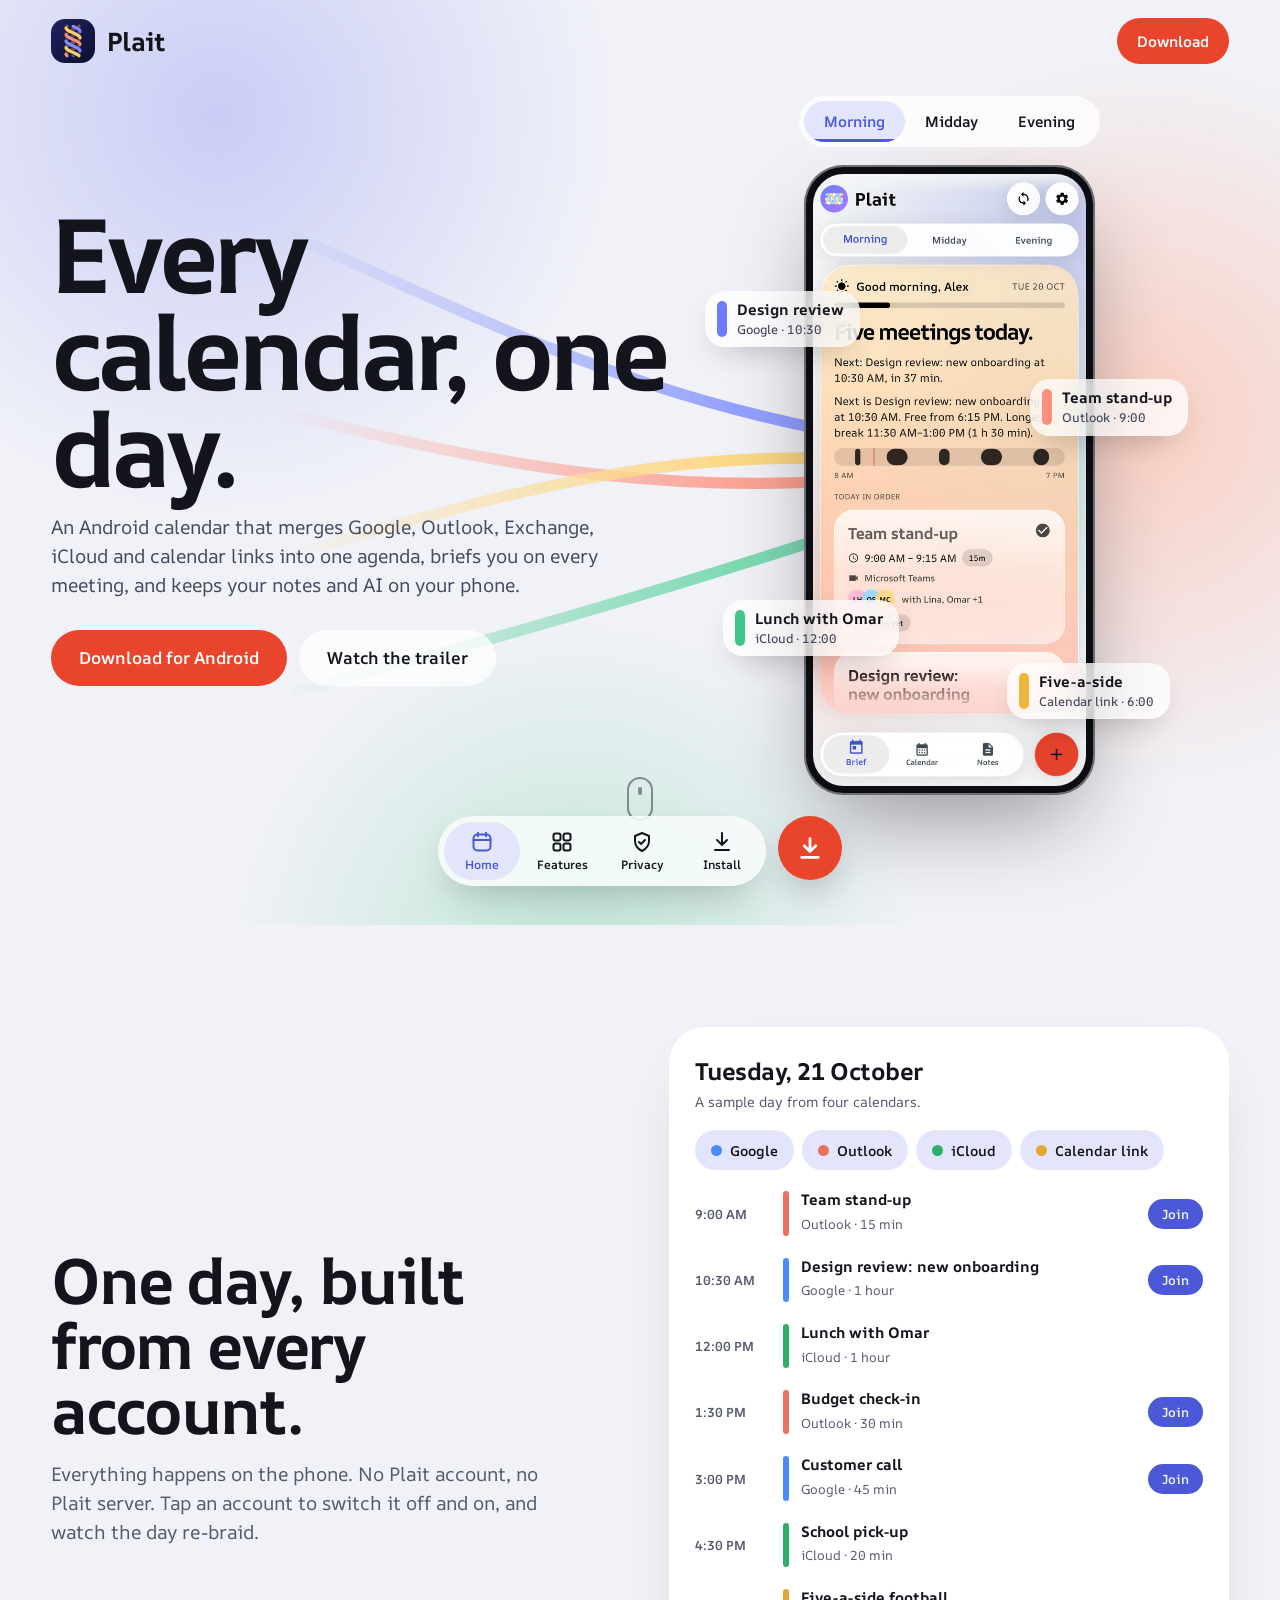
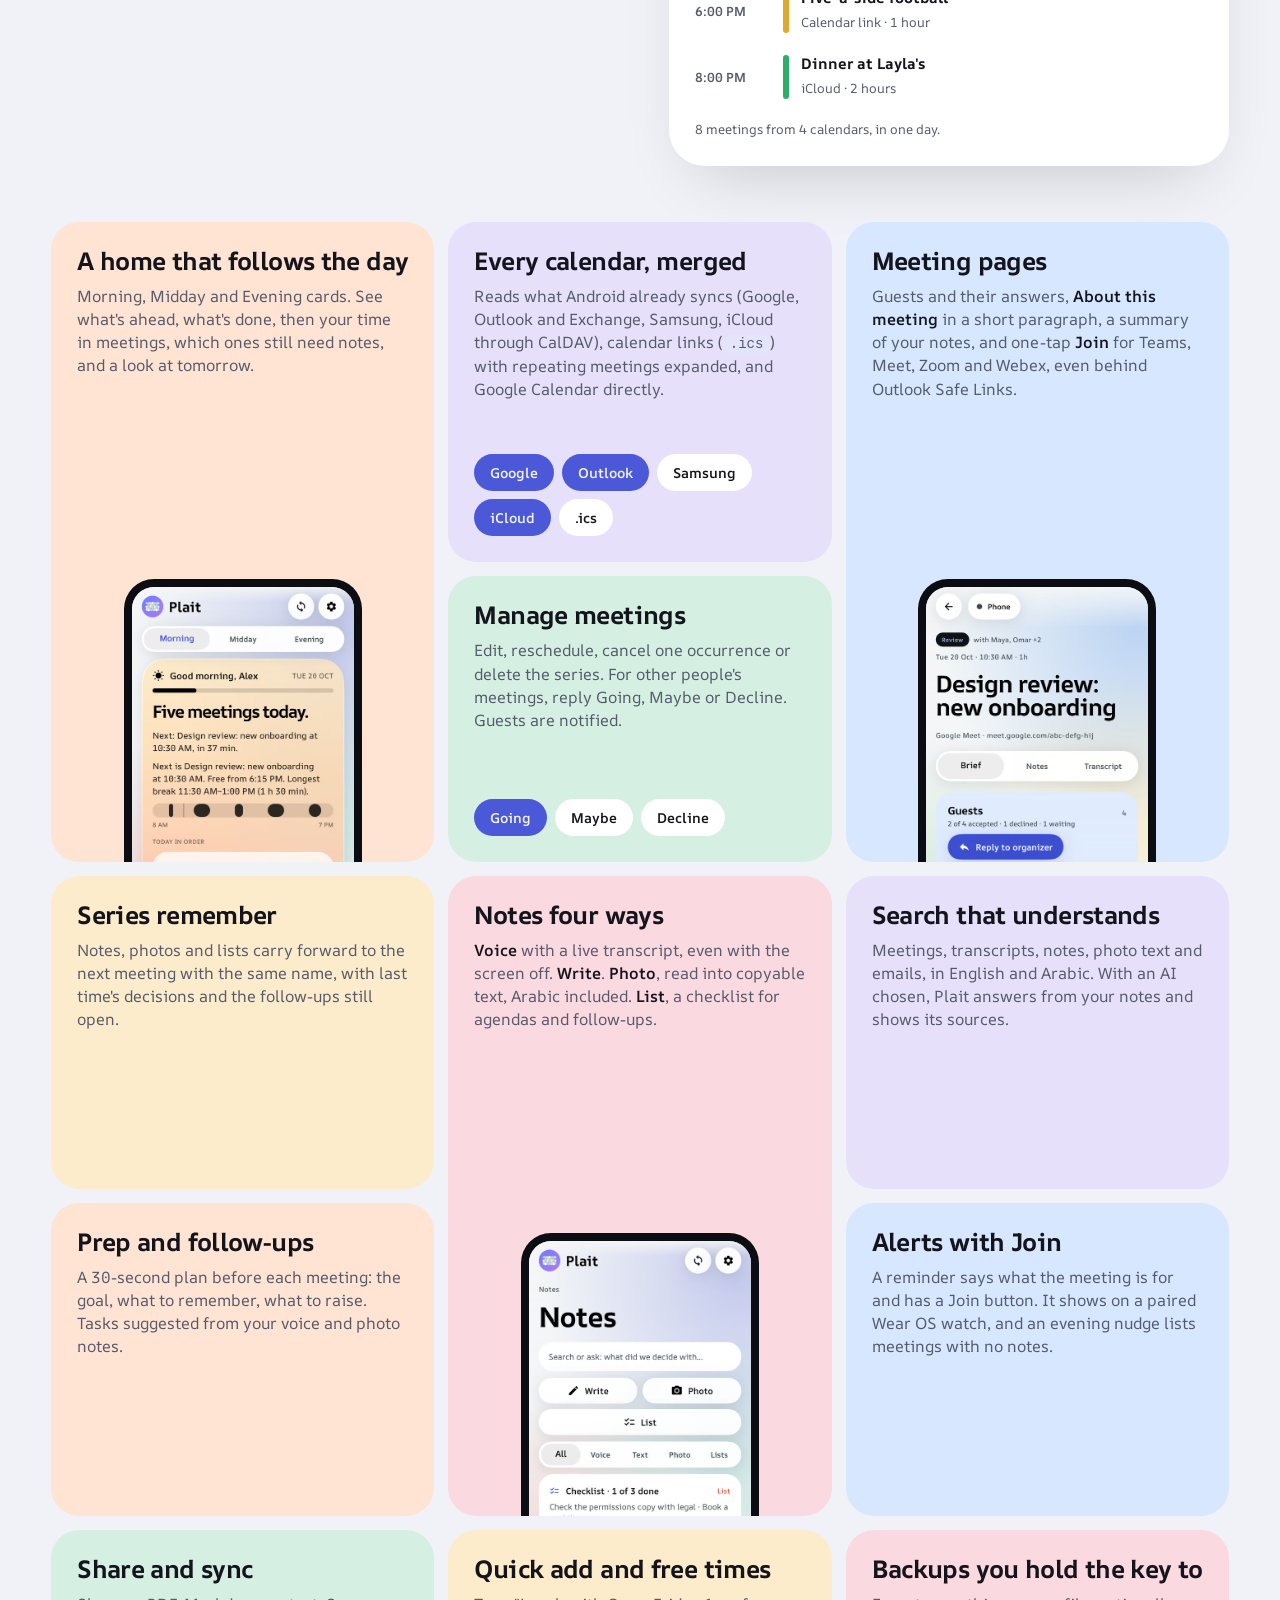
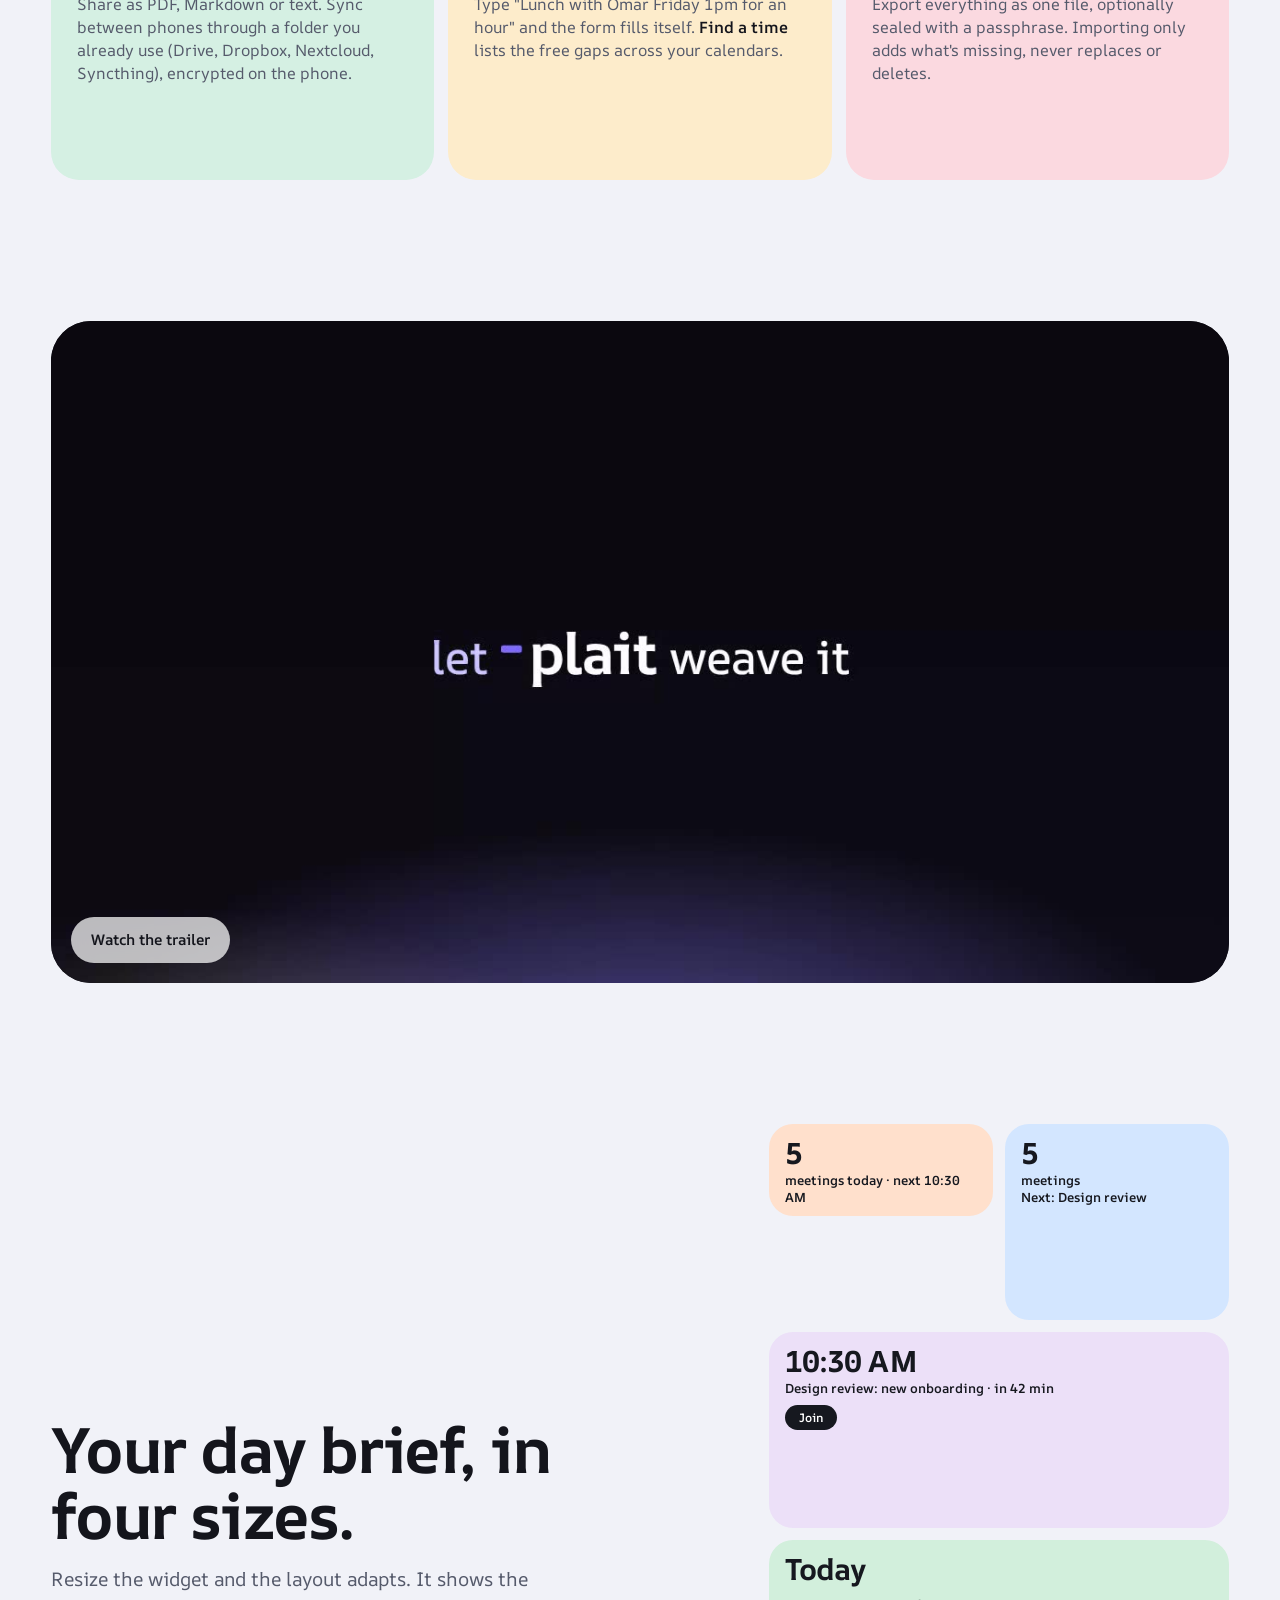
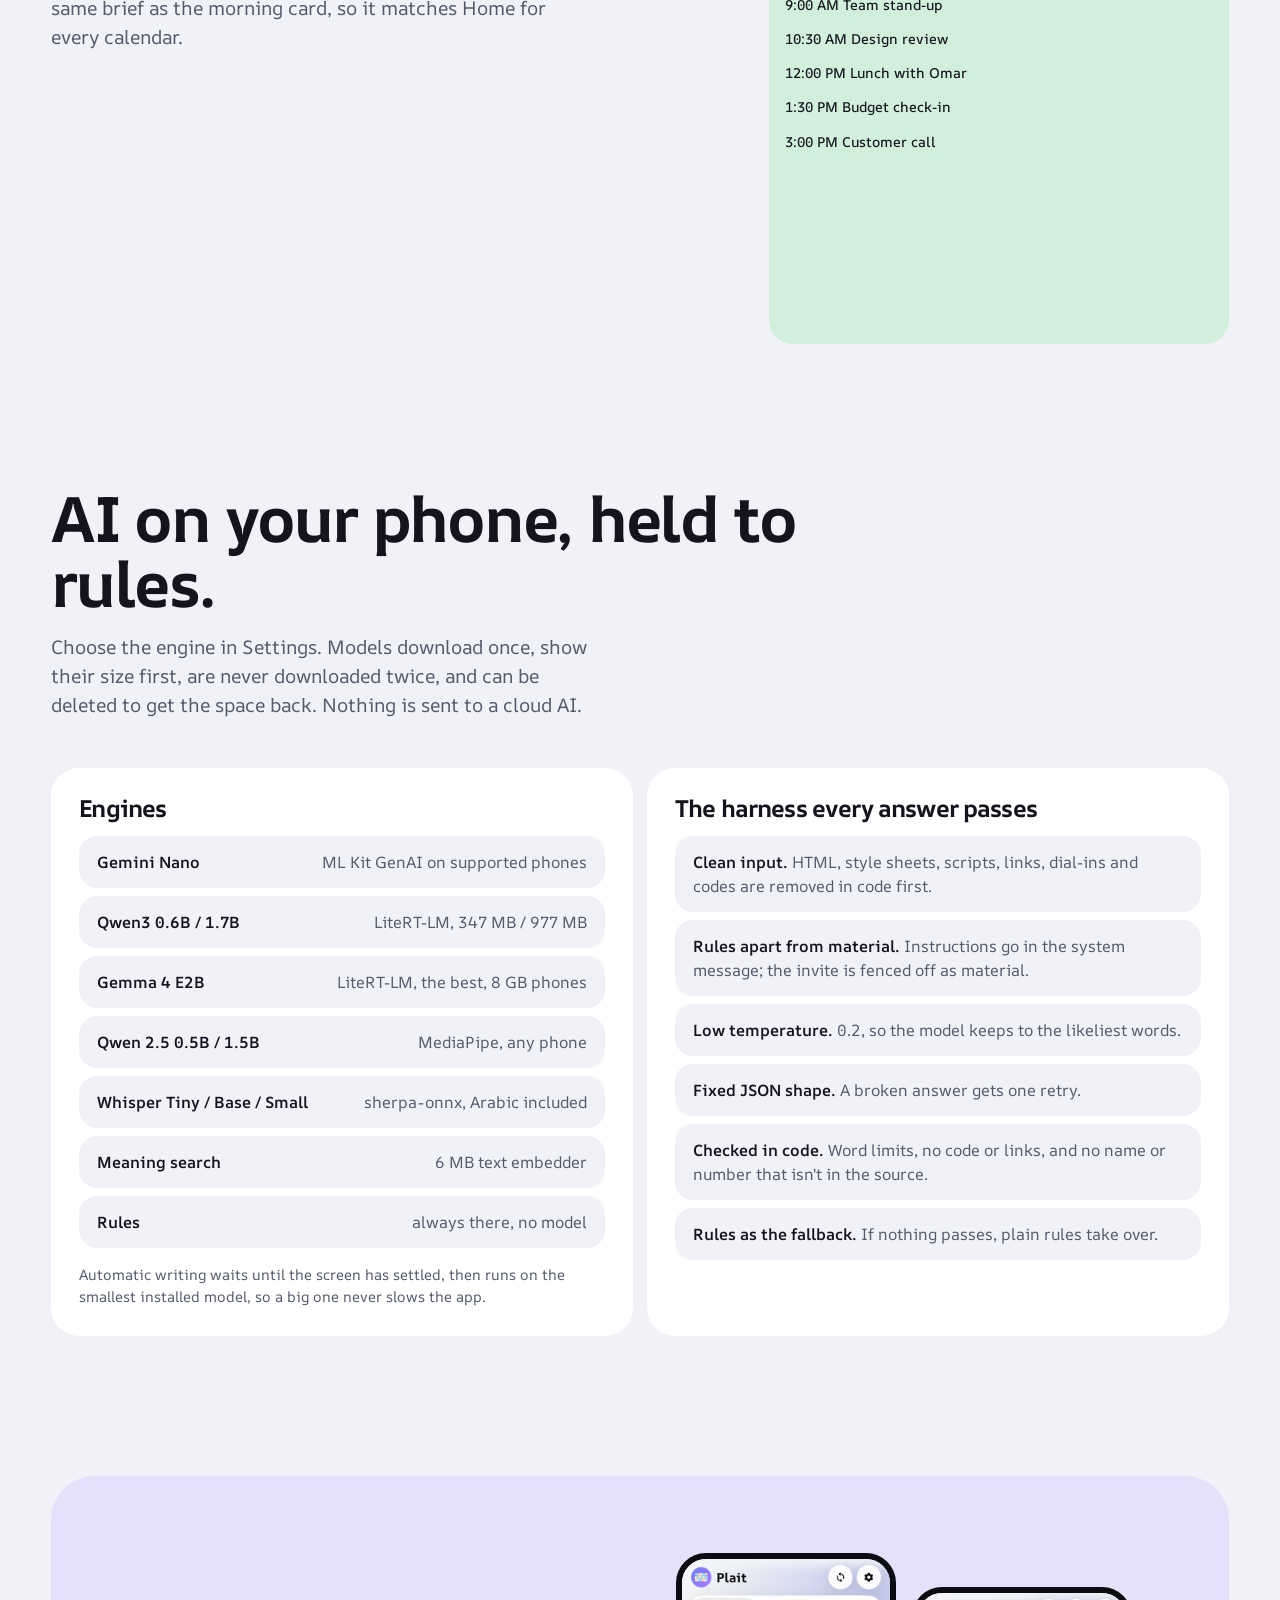
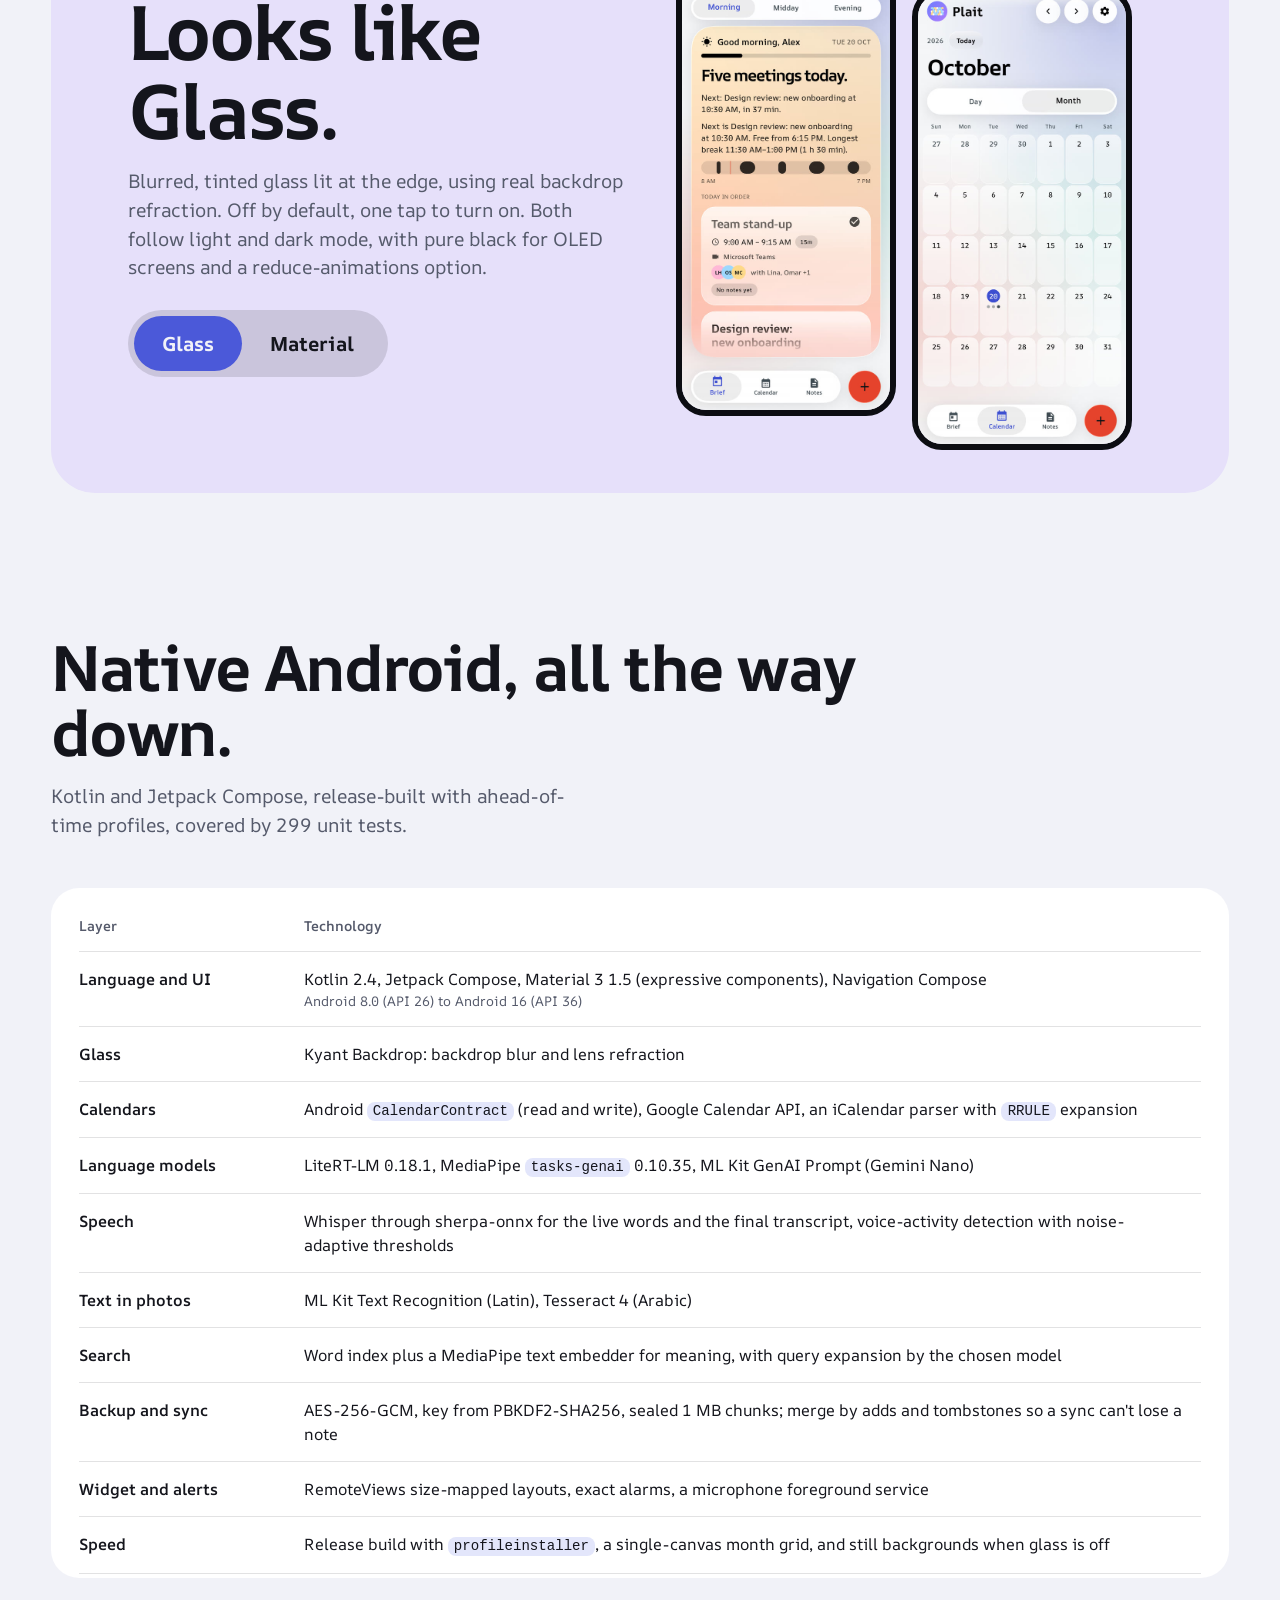
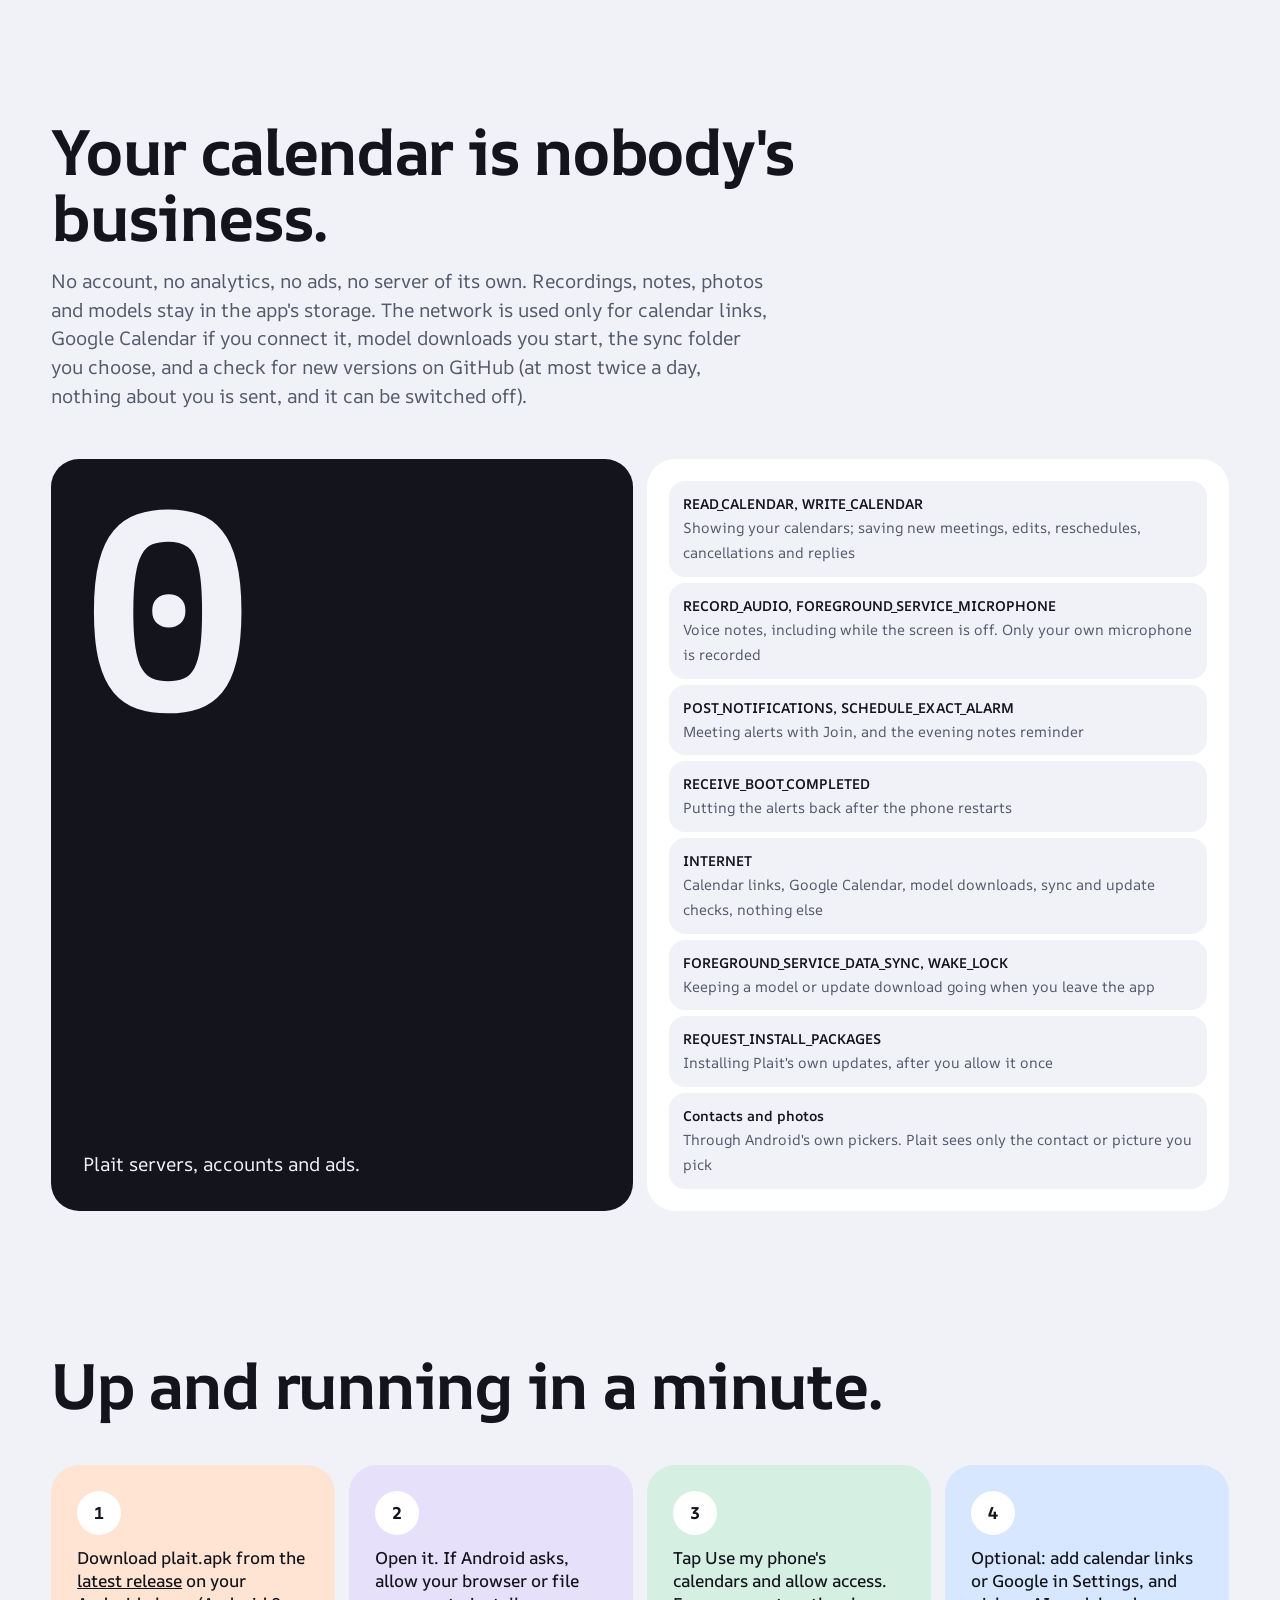
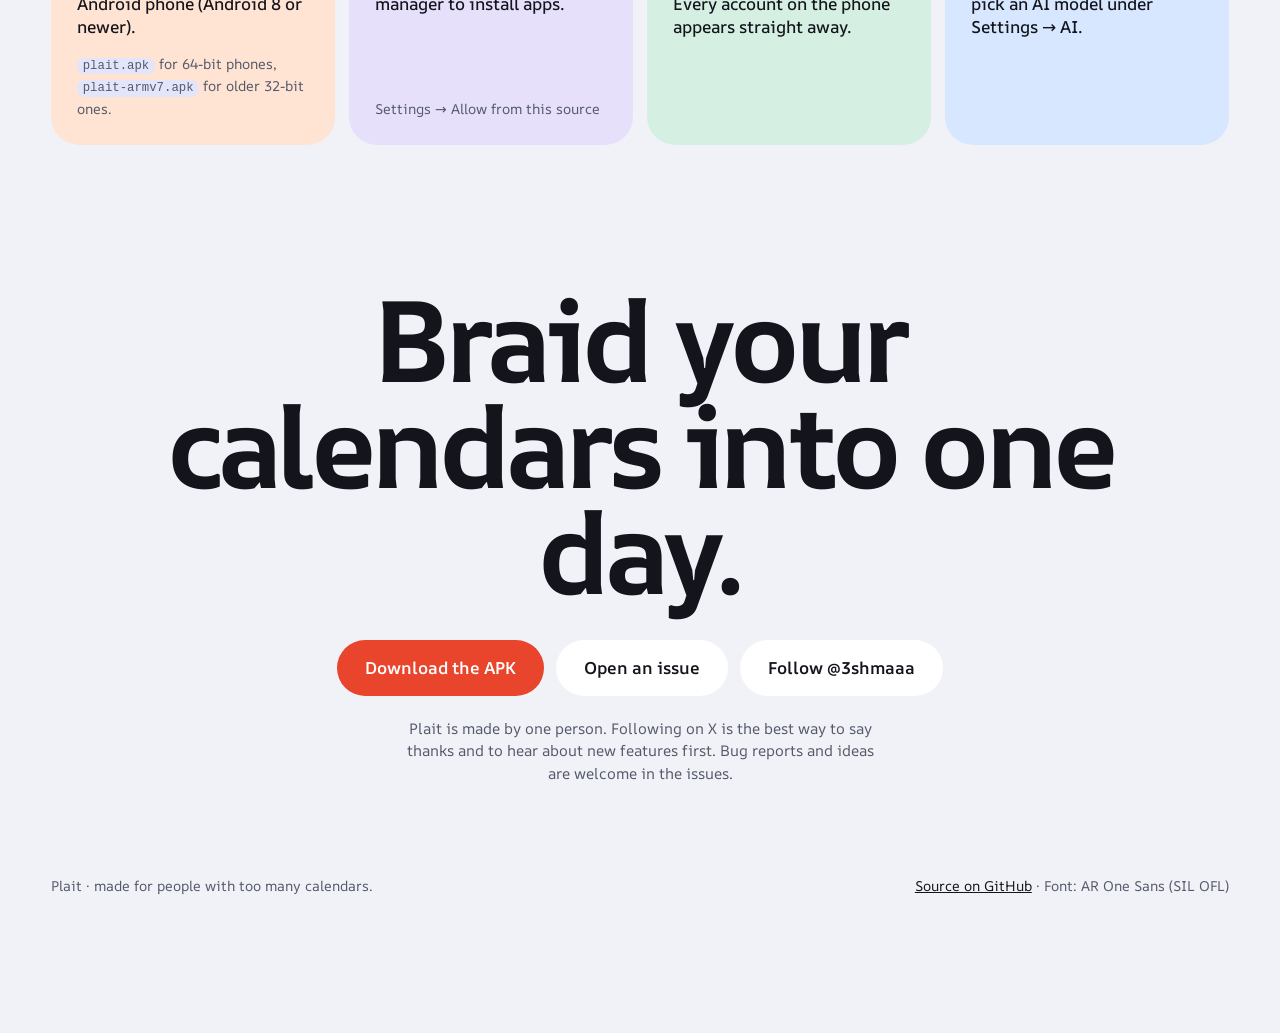
==== docs/index.html @ 9e6f489f "Website: calmer mobile hero, compact dock, Material screenshot swap Co-Authored-By: Claude Sonnet 5." ====
<!doctype html>
<html lang="en">
<head>
<meta charset="utf-8">
<link rel="icon" type="image/svg+xml" href="favicon.svg">
<meta name="viewport" content="width=device-width, initial-scale=1, viewport-fit=cover">
<meta name="theme-color" content="#eef0fa">
<title>Plait · Every calendar, one day</title>
<meta name="description" content="Plait is an Android calendar that merges every account into one day, with voice, written, photo and checklist notes, meeting management, a day-brief widget and AI that runs on the phone.">
<script>document.documentElement.classList.add('js')</script>
<link rel="preconnect" href="https://fonts.googleapis.com">
<link rel="preconnect" href="https://fonts.gstatic.com" crossorigin>
<link href="https://fonts.googleapis.com/css2?family=AR+One+Sans:wght@400;500;600;700&display=swap" rel="stylesheet">
<style>
:root{
  --bg:#f1f2f8; --card:#ffffff; --ink:#14151c; --muted:#555a6b; --indigo:#4b59d9; --indigo-soft:#e3e6fb; --fab:#e8452c; --fab-ink:#fff;
  --c1:#ffe3d3; --c2:#e6e0fa; --c3:#d5f0e3; --c4:#d6e7ff; --c5:#fdeccb; --c6:#fbd9e0;
  --b1:#c9cdf5; --b2:#f9cfc2; --b3:#bfe6d6;
  --glass:rgba(255,255,255,.72);
  --m:clamp(16px,4vw,56px); --r:28px;
  --f:"AR One Sans",system-ui,-apple-system,"Segoe UI",sans-serif;
}
@media (prefers-color-scheme:dark){:root:not([data-theme="light"]){
  --bg:#0d0e13; --card:#181a22; --ink:#eef0f6; --muted:#bcc1d1; --indigo:#aab4ff; --indigo-soft:#2a2f55; --fab:#ff7a63; --fab-ink:#14151c;
  --c1:#3a2a26; --c2:#2c2845; --c3:#1f3329; --c4:#1f2f4a; --c5:#3a3220; --c6:#3d2630;
  --b1:#2b3070; --b2:#5a2e26; --b3:#1d4a3a; --glass:rgba(24,26,34,.72);
}}
*{box-sizing:border-box;margin:0;padding:0}
html{scroll-behavior:smooth;scroll-padding-top:24px}
body{background:var(--bg);color:var(--ink);font-family:var(--f);font-size:17px;line-height:1.5;overflow-x:hidden;padding-bottom:120px;-webkit-font-smoothing:antialiased}
a{color:inherit} img,video{display:block;max-width:100%}
code{font-family:ui-monospace,Consolas,monospace;font-size:.88em;background:var(--indigo-soft);padding:.1em .45em;border-radius:8px}
h1,h2,h3{font-weight:700;letter-spacing:-.035em;line-height:1.02}
h2{font-size:clamp(34px,5vw,68px);max-width:14em}
.lead{font-size:clamp(17px,1.5vw,21px);color:var(--muted);max-width:46ch;margin-top:18px}
:focus-visible{outline:3px solid var(--indigo);outline-offset:3px}

.btn{display:inline-flex;align-items:center;justify-content:center;gap:10px;min-height:56px;padding:0 28px;border-radius:999px;border:0;font:600 17px var(--f);text-decoration:none;cursor:pointer;background:var(--ink);color:var(--bg);transition:transform .25s cubic-bezier(.2,.8,.2,1)}
.btn:hover{transform:translateY(-2px)} .btn:active{transform:scale(.97)}
.btn.fab{background:var(--fab);color:var(--fab-ink)}
.btn.soft{background:var(--glass);color:var(--ink)}

/* ---------- welcome screen ---------- */
.welcome{position:relative;min-height:100svh;overflow:hidden;display:grid;grid-template-columns:1.05fr .95fr;align-items:center;padding:96px var(--m) 130px;isolation:isolate}
.sky{position:absolute;inset:0;z-index:-2;transition:opacity 1.2s}
.blob{position:absolute;border-radius:50%;will-change:transform;transition:background 1.4s}
.blob.a{width:62vmax;height:62vmax;left:-14vmax;top:-22vmax;background:radial-gradient(closest-side,var(--wa),transparent);animation:drift1 16s ease-in-out infinite alternate}
.blob.b{width:58vmax;height:58vmax;right:-18vmax;top:4vmax;background:radial-gradient(closest-side,var(--wb),transparent);animation:drift2 19s ease-in-out infinite alternate}
.blob.c{width:54vmax;height:54vmax;left:18vmax;bottom:-30vmax;background:radial-gradient(closest-side,var(--wc),transparent);animation:drift3 22s ease-in-out infinite alternate}
/* the welcome screen has its own sky: light by day, dark in the evening, whatever the system theme */
.welcome{--bg:#f1f2f8;--ink:#14151c;--muted:#454a5c;--glass:rgba(255,255,255,.74);--indigo:#4b59d9;--indigo-soft:#e3e6fb;--wa:#c9cdf5;--wb:#f9cfc2;--wc:#bfe6d6;background:var(--bg);color:var(--ink);transition:background .9s,color .9s}
.welcome[data-mode="1"]{--wa:#bfe0f7;--wb:#fbe3b8;--wc:#d6c9f5}
.welcome[data-mode="2"]{--bg:#0d0e13;--ink:#f4f4fb;--muted:#c8cbe0;--glass:rgba(24,26,34,.74);--indigo:#aab4ff;--indigo-soft:#2a2f55;--wa:#4a3a7a;--wb:#7a3b52;--wc:#1f3d5a}
@keyframes drift1{to{transform:translate(12vmax,10vmax) scale(1.12)}}
@keyframes drift2{to{transform:translate(-10vmax,12vmax) scale(.92)}}
@keyframes drift3{to{transform:translate(-8vmax,-9vmax) scale(1.15)}}
.strands{position:absolute;inset:0;width:100%;height:100%;z-index:-1;pointer-events:none;-webkit-mask-image:linear-gradient(90deg,transparent 22%,#000 58%);mask-image:linear-gradient(90deg,transparent 22%,#000 58%)}
.strands path{fill:none;stroke-width:11;stroke-linecap:round;stroke-dasharray:1;stroke-dashoffset:1;opacity:.8;animation:draw 2.4s cubic-bezier(.6,0,.2,1) forwards,sway 7s ease-in-out 2.4s infinite alternate}
.strands path:nth-child(2){animation-delay:.18s,2.4s;animation-duration:2.4s,8s}
.strands path:nth-child(3){animation-delay:.36s,2.4s;animation-duration:2.4s,9s}
.strands path:nth-child(4){animation-delay:.54s,2.4s;animation-duration:2.4s,10s}
@keyframes draw{to{stroke-dashoffset:0}}
@keyframes sway{to{transform:translateY(22px)}}

.wtop{position:absolute;top:0;left:0;right:0;display:flex;align-items:center;justify-content:space-between;padding:18px var(--m)}
.wlogo{display:flex;align-items:center;gap:12px;font-weight:700;font-size:26px;letter-spacing:-.03em;text-decoration:none;transition:color .8s}
.wlogo img{width:44px;height:44px;border-radius:14px}
.wtop .btn{min-height:46px;padding:0 20px;font-size:15px}
.wcopy{position:relative;z-index:2;transition:color .8s;max-width:640px}
.wcopy h1{font-size:clamp(52px,8.2vw,128px);line-height:.92;letter-spacing:-.05em}
.wcopy h1 span{display:inline-block;opacity:0;transform:translateY(60%) rotate(4deg);animation:word .9s cubic-bezier(.2,.8,.2,1) forwards;animation-delay:calc(.5s + var(--w) * .12s)}
@keyframes word{to{opacity:1;transform:none}}
.wcopy .lead{opacity:0;animation:fade .9s 1.3s forwards;color:var(--muted)}
.wcta{display:flex;gap:12px;flex-wrap:wrap;margin-top:30px;opacity:0;animation:fade .9s 1.5s forwards}
@keyframes fade{from{transform:translateY(16px)}to{opacity:1;transform:none}}

.stage{position:relative;justify-self:center;display:flex;flex-direction:column;align-items:center;gap:18px;opacity:0;animation:rise 1.2s .7s cubic-bezier(.2,.8,.2,1) forwards}
@keyframes rise{from{transform:translateY(14vh) scale(.94)}to{opacity:1;transform:none}}
.seg{display:flex;padding:5px;border-radius:999px;background:var(--glass);backdrop-filter:blur(18px);-webkit-backdrop-filter:blur(18px);position:relative;z-index:3}
.seg button{border:0;background:transparent;color:var(--ink);font:600 15px var(--f);padding:10px 20px;border-radius:999px;cursor:pointer;position:relative;overflow:hidden;transition:background .3s,color .3s}
.seg button[aria-pressed="true"]{background:var(--indigo-soft);color:var(--indigo)}
.seg button i{position:absolute;left:0;bottom:0;height:3px;width:100%;background:var(--indigo);transform:scaleX(0);transform-origin:left}
.seg button[aria-pressed="true"] i{animation:prog var(--dur,4.6s) linear forwards}
.paused .seg button i{animation:none!important;transform:scaleX(0)}
@keyframes prog{to{transform:scaleX(1)}}
.phone{position:relative;height:min(70svh,700px);aspect-ratio:540/1171;border-radius:clamp(34px,4.4svh,48px);padding:9px;background:#0c0d12;box-shadow:0 40px 90px -20px rgba(0,0,0,.4),0 0 0 2px rgba(255,255,255,.4) inset;animation:bob 6s ease-in-out infinite alternate;animation-delay:2s}
@keyframes bob{to{transform:translateY(-12px) rotate(-.6deg)}}
.phone .scr{position:relative;width:100%;height:100%;border-radius:calc(clamp(34px,4.4svh,48px) - 9px);overflow:hidden}
.phone img{position:absolute;inset:0;width:100%;height:100%;object-fit:cover;opacity:0;transform:scale(1.04);transition:opacity .9s,transform 1.2s}
.phone img.on{opacity:1;transform:none}
.chip{position:absolute;z-index:3;display:flex;align-items:center;gap:10px;padding:10px 16px 10px 12px;border-radius:20px;background:var(--glass);backdrop-filter:blur(16px);-webkit-backdrop-filter:blur(16px);font:600 14px/1.25 var(--f);white-space:nowrap;color:var(--ink);animation:float 5s ease-in-out infinite alternate;box-shadow:0 14px 34px -14px rgba(0,0,0,.28)}
.chip b{display:block;font-size:15px} .chip small{color:var(--muted);font-weight:500;font-size:12.5px}
.chip i{width:10px;height:36px;border-radius:5px;background:var(--cc)}
.chip.k1{--cc:#6c7cff;left:-34%;top:20%;animation-delay:-1s}
.chip.k2{--cc:#ff8f7a;right:-32%;top:34%;animation-delay:-2.5s}
.chip.k3{--cc:#3fc489;left:-28%;bottom:22%;animation-delay:-3.5s}
.chip.k4{--cc:#f0b43a;right:-26%;bottom:12%;animation-delay:-.5s}
@keyframes float{to{transform:translate(8px,-14px)}}
.lead .short{display:none}
.scrollhint{position:absolute;left:50%;bottom:104px;width:26px;height:44px;margin-left:-13px;border-radius:14px;border:2px solid currentColor;opacity:.45;color:var(--ink)}
.scrollhint::after{content:"";position:absolute;left:50%;top:8px;width:4px;height:8px;margin-left:-2px;border-radius:2px;background:currentColor;animation:wheel 1.8s infinite}
@keyframes wheel{0%{transform:translateY(0);opacity:1}100%{transform:translateY(16px);opacity:0}}

/* ---------- sections ---------- */
section{padding:clamp(80px,11vw,170px) var(--m) 0}
.card{background:var(--card);border-radius:var(--r)}

.demo{display:grid;grid-template-columns:5fr 6fr;gap:clamp(28px,5vw,80px);align-items:center}
.agenda{background:var(--card);border-radius:36px;padding:26px;max-width:560px;justify-self:end;width:100%;box-shadow:0 30px 70px -30px rgba(0,0,0,.2)}
.agenda .ttl{font-weight:700;font-size:24px;letter-spacing:-.02em}
.agenda .sub{color:var(--muted);font-size:14px;margin-top:2px}
.chips{display:flex;flex-wrap:wrap;gap:8px;margin:18px 0 10px}
.acc{display:inline-flex;align-items:center;gap:8px;height:40px;padding:0 16px;border-radius:999px;border:0;background:var(--indigo-soft);color:var(--ink);font:600 14px var(--f);cursor:pointer;transition:background .25s,opacity .25s,transform .2s}
.acc i{width:11px;height:11px;border-radius:50%;background:var(--c)}
.acc[aria-pressed="false"]{background:transparent;opacity:.55;text-decoration:line-through}
.acc:active{transform:scale(.95)}
.rows{list-style:none}
.row{display:grid;grid-template-columns:76px 6px 1fr auto;gap:0 12px;align-items:center;padding:11px 0;max-height:78px;overflow:hidden;transition:max-height .4s ease,opacity .3s,padding .4s}
.row.off{max-height:0;opacity:0;padding-top:0;padding-bottom:0}
.row time{font:600 13px var(--f);color:var(--muted);font-variant-numeric:tabular-nums}
.row .bar{align-self:stretch;width:6px;border-radius:3px;background:var(--c)}
.row b{display:block;font-size:15px;line-height:1.25} .row span{font-size:13px;color:var(--muted)}
.row .join{height:30px;padding:0 14px;border-radius:999px;background:var(--indigo);color:var(--bg);font:600 13px/30px var(--f)}
.count{margin-top:10px;font-size:13px;color:var(--muted)}
.gc{--c:#4a8cf7}.oc{--c:#e8725f}.ic{--c:#2fae6a}.lc{--c:#e0a82e}

.bento{display:grid;grid-template-columns:repeat(3,1fr);grid-auto-flow:dense;gap:14px;margin-top:56px}
.tile{border-radius:var(--r);padding:26px;display:flex;flex-direction:column;gap:10px;overflow:hidden;position:relative;min-height:250px}
.tile h3{font-size:25px;letter-spacing:-.025em;line-height:1.08}
.tile p{font-size:16px;color:var(--muted);line-height:1.45}
.tile p b{color:var(--ink);font-weight:600}
.tile.tall{grid-row:span 2;min-height:640px}
.tile .shot{margin:auto -6px -26px;align-self:center;width:72%;border-radius:30px 30px 0 0;border:8px solid #0c0d12;border-bottom:0;aspect-ratio:540/640;object-fit:cover;object-position:top;margin-top:auto}
.tile.wide{grid-column:span 2}
.t1{background:var(--c1)}.t2{background:var(--c2)}.t3{background:var(--c3)}.t4{background:var(--c4)}.t5{background:var(--c5)}.t6{background:var(--c6)}
.pills{display:flex;flex-wrap:wrap;gap:8px;margin-top:auto;padding-top:8px}
.pill{padding:9px 16px;border-radius:999px;background:var(--card);font:600 14px var(--f)}
.pill.sel{background:var(--indigo);color:var(--bg)}

.film{margin:clamp(80px,11vw,170px) var(--m) 0;position:relative;border-radius:40px;overflow:hidden;background:#14151c}
.film video{width:100%;aspect-ratio:16/9;object-fit:cover}
.film a.cap{position:absolute;left:20px;bottom:20px;padding:12px 20px;border-radius:999px;background:var(--glass);backdrop-filter:blur(14px);-webkit-backdrop-filter:blur(14px);text-decoration:none;font-weight:600;font-size:15px}

.widgets{display:grid;grid-template-columns:repeat(4,1fr);grid-auto-rows:92px;gap:12px;max-width:460px;justify-self:end;width:100%}
.wd{border-radius:24px;padding:14px 16px;color:#16181f;font:600 13px/1.3 var(--f);overflow:hidden}
.wd b{display:block;font:700 30px/1 var(--f);margin-bottom:4px;letter-spacing:-.03em}
.wd .jn{display:inline-block;margin-top:8px;padding:5px 14px;border-radius:999px;background:#16181f;color:#fff;font-size:12px}
.w1{grid-column:span 2;background:#ffe0cc}.w2{grid-column:span 2;grid-row:span 2;background:#d3e6ff}.w3{grid-column:span 4;grid-row:span 2;background:#ece0f8}.w4{grid-column:span 4;grid-row:span 4;background:#d2efdc}
.w4 .r{padding:8px 0;font-weight:500;font-size:14px}

.split{display:grid;grid-template-columns:1fr 1fr;gap:14px;margin-top:48px}
.panel{background:var(--card);border-radius:var(--r);padding:28px}
.panel h3{font-size:24px;margin-bottom:16px}
.eng{display:flex;justify-content:space-between;gap:16px;padding:14px 18px;border-radius:18px;background:var(--bg);margin-top:8px;font-size:16px}
.eng b{font-weight:600}.eng span{color:var(--muted);text-align:right}
ol.harness{list-style:none;display:grid;gap:8px}
ol.harness li{padding:14px 18px;border-radius:18px;background:var(--bg);font-size:16px;color:var(--muted)}
ol.harness li b{color:var(--ink);font-weight:600}

.looks{margin:clamp(80px,11vw,170px) var(--m) 0;border-radius:44px;padding:clamp(36px,6vw,84px);display:grid;grid-template-columns:1fr 1fr;gap:32px;align-items:center;background:var(--c2);transition:background .6s,color .6s}
.looks.material{background:#2d3a8c;color:#eef0ff}.looks.material .lead{color:#c9d0ff}
.looks h2{font-size:clamp(38px,6vw,84px)}
.toggle{display:inline-flex;padding:6px;border-radius:999px;background:rgba(0,0,0,.12);margin-top:28px}
.toggle button{border:0;background:transparent;color:inherit;font:700 20px var(--f);padding:14px 28px;border-radius:999px;cursor:pointer;transition:background .35s,color .35s}
.toggle button[aria-pressed="true"]{background:var(--indigo);color:var(--bg)}
.looks.material .toggle button[aria-pressed="true"]{background:#fff;color:#2d3a8c}
.looks .pic{justify-self:center;display:flex;gap:16px}
.looks .pic img{width:min(220px,40vw);border-radius:30px;border:6px solid #0c0d12;transition:transform .8s cubic-bezier(.2,.8,.2,1),filter .6s}
.looks .pic img:nth-child(2){transform:translateY(34px)}
.looks.material .pic img:first-child{transform:translateY(34px)}.looks.material .pic img:nth-child(2){transform:none}

table{width:100%;border-collapse:collapse;font-size:16px}
th,td{text-align:left;padding:15px 16px 15px 0;vertical-align:top;border-bottom:1px solid color-mix(in srgb,var(--ink) 12%,transparent)}
th{color:var(--muted);font-size:14px;font-weight:600} td:first-child{font-weight:600;width:20%}
td small{display:block;color:var(--muted);font-size:13.5px}
.tbl{margin-top:48px;padding:12px 28px 4px;overflow-x:auto}

.priv{display:grid;grid-template-columns:1fr 1fr;gap:14px;margin-top:48px;align-items:stretch}
.zero{background:var(--ink);color:var(--bg);border-radius:var(--r);padding:32px;display:flex;flex-direction:column;justify-content:space-between;min-height:420px}
.zero .n{font-size:clamp(180px,22vw,340px);line-height:.8;letter-spacing:-.06em;font-weight:700}
.zero p{font-size:19px;max-width:30ch}
.perm{display:grid;gap:6px;padding:22px}
.perm div{padding:12px 14px;border-radius:16px;background:var(--bg)}
.perm b{font-weight:600;font-size:14px;display:block}.perm span{color:var(--muted);font-size:14.5px}

.steps{display:grid;grid-template-columns:repeat(4,1fr);gap:14px;margin-top:48px}
.step{border-radius:var(--r);padding:26px;display:flex;flex-direction:column;gap:12px;min-height:280px}
.step .n{width:44px;height:44px;border-radius:50%;background:var(--card);display:grid;place-items:center;font-weight:700}
.step p{font-size:17px;font-weight:500;line-height:1.35}.step small{color:var(--muted);font-size:14px;margin-top:auto}

.close{text-align:center}
.close p.big{font-size:clamp(46px,9vw,150px);line-height:.92;letter-spacing:-.05em;font-weight:700;margin:0 auto;max-width:9em}
.close .row2{display:flex;gap:12px;flex-wrap:wrap;margin-top:36px;align-items:center;justify-content:center}
.close .small{max-width:52ch;margin:22px auto 0;color:var(--muted);font-size:15px}
footer{margin-top:90px;padding:0 var(--m) 20px;display:flex;justify-content:space-between;gap:16px;flex-wrap:wrap;font-size:14px;color:var(--muted)}
footer a{color:var(--ink)}

/* ---------- app dock ---------- */
.dockwrap{position:fixed;z-index:50;left:0;right:0;bottom:max(14px,env(safe-area-inset-bottom));display:flex;justify-content:center;gap:12px;padding:0 14px;pointer-events:none}
.dock{pointer-events:auto;display:flex;gap:4px;padding:6px;border-radius:999px;background:var(--glass);backdrop-filter:blur(22px) saturate(1.4);-webkit-backdrop-filter:blur(22px) saturate(1.4);box-shadow:0 16px 40px -14px rgba(0,0,0,.28)}
.dock a{display:flex;flex-direction:column;align-items:center;gap:2px;min-width:76px;padding:8px 12px 7px;border-radius:999px;text-decoration:none;font:600 12px var(--f);color:var(--ink);transition:background .3s,color .3s}
.dock a svg{width:24px;height:24px;fill:none;stroke:currentColor;stroke-width:2;stroke-linecap:round;stroke-linejoin:round}
.dock a.on{background:var(--indigo-soft);color:var(--indigo)}
.fabbtn{pointer-events:auto;width:64px;height:64px;border-radius:50%;background:var(--fab);color:var(--fab-ink);display:grid;place-items:center;box-shadow:0 16px 36px -10px rgba(0,0,0,.3);transition:transform .25s}
.fabbtn:hover{transform:scale(1.07) rotate(8deg)} .fabbtn:active{transform:scale(.94)}
.fabbtn svg{width:28px;height:28px;fill:none;stroke:currentColor;stroke-width:2.4;stroke-linecap:round;stroke-linejoin:round}

.js [data-rise]{opacity:0;transform:translateY(28px);transition:opacity .8s cubic-bezier(.2,.7,.2,1),transform .8s cubic-bezier(.2,.7,.2,1);transition-delay:calc(var(--i,0) * 90ms)}
.js [data-rise].in{opacity:1;transform:none}

@media (max-width:900px){
  .welcome{grid-template-columns:1fr;align-content:start;gap:14px;padding:84px var(--m) 0;height:100svh;min-height:600px;text-align:left}
  .wcopy .lead{font-size:16px;margin-top:12px;max-width:34ch}
  .wcta{margin-top:18px}.wcta .btn.soft{display:none}
  .wcta .btn{min-height:52px}
  .stage{gap:12px}
  .scrollhint{display:none}
 .wcopy h1{font-size:clamp(40px,11.2vw,76px);text-wrap:balance}
  .wcopy .lead .long{display:none}.wcopy .lead .short{display:inline}
  .strands{-webkit-mask-image:linear-gradient(180deg,transparent 52%,#000 74%);mask-image:linear-gradient(180deg,transparent 52%,#000 74%)}
  .chip{display:none}
  .seg button{padding:8px 16px;font-size:14px}
  .phone{height:min(54svh,540px)}
  .toggle button{font-size:16px;padding:10px 22px}
  .dock{background:color-mix(in srgb,var(--card) 94%,transparent);padding:5px;gap:2px}
  .dock a{min-width:54px;padding:7px 8px 6px;font-size:11px;gap:1px}.dock a svg{width:22px;height:22px}
  .fabbtn{width:56px;height:56px}.fabbtn svg{width:24px;height:24px}
  .demo,.split,.priv,.looks{grid-template-columns:1fr}
  .agenda,.widgets{justify-self:stretch;max-width:none}
  .bento{grid-template-columns:1fr}
  .tile.tall{min-height:0;grid-row:auto}.tile.wide{grid-column:auto}
  .tile .shot{width:78%}
  .steps{grid-template-columns:1fr 1fr}
  .film{border-radius:28px}
  .wtop .btn{display:none}
}
@media (max-width:520px){.steps{grid-template-columns:1fr}.dock a span{font-size:11px}}
@media (max-height:700px) and (min-width:901px){.phone{height:66svh}.scrollhint{display:none}}
@media (prefers-reduced-motion:reduce){
  *{animation-duration:.01s!important;animation-delay:0s!important;transition-duration:.01s!important}
  html{scroll-behavior:auto}
  .js [data-rise]{opacity:1;transform:none}
  .strands path{stroke-dashoffset:0}
}
</style>
</head>
<body>

<header class="welcome" id="top" data-mode="0">
  <div class="sky" aria-hidden="true"><i class="blob a"></i><i class="blob b"></i><i class="blob c"></i></div>
  <svg class="strands" viewBox="0 0 1440 900" preserveAspectRatio="xMidYMid slice" aria-hidden="true">
    <path pathLength="1" stroke="#7C8BFF" d="M-60 170C280 60 520 400 1060 440"/>
    <path pathLength="1" stroke="#FF8F7A" d="M-60 360C260 300 560 540 1060 450"/>
    <path pathLength="1" stroke="#FFD166" d="M-60 570C320 660 560 380 1060 460"/>
    <path pathLength="1" stroke="#5FD3A0" d="M-60 770C300 700 620 620 1060 470"/>
  </svg>

  <div class="wtop">
    <a class="wlogo" href="#top"><img src="favicon.svg" alt="">Plait</a>
    <a class="btn fab" id="dl0" href="../../releases/latest/download/plait.apk">Download</a>
  </div>

  <div class="wcopy">
    <h1 aria-label="Every calendar, one day."><span style="--w:0">Every</span> <span style="--w:1">calendar,</span> <span style="--w:2">one</span> <span style="--w:3">day.</span></h1>
    <p class="lead"><span class="long">An Android calendar that merges Google, Outlook, Exchange, iCloud and calendar links into one agenda, briefs you on every meeting, and keeps your notes and AI on your phone.</span><span class="short">Every account in one agenda. Your notes and AI stay on your phone.</span></p>
    <div class="wcta">
      <a class="btn fab" id="dl" href="../../releases/latest/download/plait.apk">Download for Android</a>
      <a class="btn soft" href="trailer.html">Watch the trailer</a>
    </div>
  </div>

  <div class="stage">
    <div class="seg" role="group" aria-label="Preview the day">
      <button aria-pressed="true" data-m="0">Morning<i></i></button>
      <button aria-pressed="false" data-m="1">Midday<i></i></button>
      <button aria-pressed="false" data-m="2">Evening<i></i></button>
    </div>
    <div class="phone">
      <div class="scr">
        <img class="on" src="screenshots/01-home-morning.jpg" alt="The Plait morning card: five meetings today">
        <img src="screenshots/02-home-midday.jpg" alt="The Plait midday card: what is done and what is left">
        <img src="screenshots/03-home-evening-dark.jpg" alt="The Plait evening card in dark mode: time spent in meetings">
      </div>
      <div class="chip k1" aria-hidden="true"><i></i><div><b>Design review</b><small>Google · 10:30</small></div></div>
      <div class="chip k2" aria-hidden="true"><i></i><div><b>Team stand-up</b><small>Outlook · 9:00</small></div></div>
      <div class="chip k3" aria-hidden="true"><i></i><div><b>Lunch with Omar</b><small>iCloud · 12:00</small></div></div>
      <div class="chip k4" aria-hidden="true"><i></i><div><b>Five-a-side</b><small>Calendar link · 6:00</small></div></div>
    </div>
  </div>
  <span class="scrollhint" aria-hidden="true"></span>
</header>

<section id="features" style="padding-top:clamp(60px,8vw,120px)">
  <div class="demo">
    <div>
      <h2 data-rise>One day, built from every account.</h2>
      <p class="lead" data-rise style="--i:1">Everything happens on the phone. No Plait account, no Plait server. Tap an account to switch it off and on, and watch the day re-braid.</p>
    </div>
    <div class="agenda" data-rise>
      <div class="ttl">Tuesday, 21 October</div>
      <div class="sub">A sample day from four calendars.</div>
      <div class="chips" role="group" aria-label="Accounts">
        <button class="acc gc" aria-pressed="true" data-src="gc"><i></i>Google</button>
        <button class="acc oc" aria-pressed="true" data-src="oc"><i></i>Outlook</button>
        <button class="acc ic" aria-pressed="true" data-src="ic"><i></i>iCloud</button>
        <button class="acc lc" aria-pressed="true" data-src="lc"><i></i>Calendar link</button>
      </div>
      <ul class="rows" id="agenda">
        <li class="row oc" data-src="oc"><time>9:00 AM</time><i class="bar"></i><div><b>Team stand-up</b><span>Outlook · 15 min</span></div><span class="join">Join</span></li>
        <li class="row gc" data-src="gc"><time>10:30 AM</time><i class="bar"></i><div><b>Design review: new onboarding</b><span>Google · 1 hour</span></div><span class="join">Join</span></li>
        <li class="row ic" data-src="ic"><time>12:00 PM</time><i class="bar"></i><div><b>Lunch with Omar</b><span>iCloud · 1 hour</span></div></li>
        <li class="row oc" data-src="oc"><time>1:30 PM</time><i class="bar"></i><div><b>Budget check-in</b><span>Outlook · 30 min</span></div><span class="join">Join</span></li>
        <li class="row gc" data-src="gc"><time>3:00 PM</time><i class="bar"></i><div><b>Customer call</b><span>Google · 45 min</span></div><span class="join">Join</span></li>
        <li class="row ic" data-src="ic"><time>4:30 PM</time><i class="bar"></i><div><b>School pick-up</b><span>iCloud · 20 min</span></div></li>
        <li class="row lc" data-src="lc"><time>6:00 PM</time><i class="bar"></i><div><b>Five-a-side football</b><span>Calendar link · 1 hour</span></div></li>
        <li class="row ic" data-src="ic"><time>8:00 PM</time><i class="bar"></i><div><b>Dinner at Layla's</b><span>iCloud · 2 hours</span></div></li>
      </ul>
      <div class="count" id="count" aria-live="polite">8 meetings from 4 calendars, in one day.</div>
    </div>
  </div>

  <div class="bento">
    <article class="tile tall t1" data-rise><h3>A home that follows the day</h3><p>Morning, Midday and Evening cards. See what's ahead, what's done, then your time in meetings, which ones still need notes, and a look at tomorrow.</p><img class="shot" src="screenshots/01-home-morning.jpg" alt="The morning card on the home screen" loading="lazy"></article>
    <article class="tile t2" data-rise><h3>Every calendar, merged</h3><p>Reads what Android already syncs (Google, Outlook and Exchange, Samsung, iCloud through CalDAV), calendar links (<code>.ics</code>) with repeating meetings expanded, and Google Calendar directly.</p><div class="pills"><span class="pill sel">Google</span><span class="pill sel">Outlook</span><span class="pill">Samsung</span><span class="pill sel">iCloud</span><span class="pill">.ics</span></div></article>
    <article class="tile tall t4" data-rise style="--i:1"><h3>Meeting pages</h3><p>Guests and their answers, <b>About this meeting</b> in a short paragraph, a summary of your notes, and one-tap <b>Join</b> for Teams, Meet, Zoom and Webex, even behind Outlook Safe Links.</p><img class="shot" src="screenshots/04-meeting.jpg" alt="A meeting page with guests and a short About paragraph" loading="lazy"></article>
    <article class="tile t3" data-rise><h3>Manage meetings</h3><p>Edit, reschedule, cancel one occurrence or delete the series. For other people's meetings, reply Going, Maybe or Decline. Guests are notified.</p><div class="pills"><span class="pill sel">Going</span><span class="pill">Maybe</span><span class="pill">Decline</span></div></article>
    <article class="tile t5" data-rise><h3>Series remember</h3><p>Notes, photos and lists carry forward to the next meeting with the same name, with last time's decisions and the follow-ups still open.</p></article>
    <article class="tile tall t6" data-rise><h3>Notes four ways</h3><p><b>Voice</b> with a live transcript, even with the screen off. <b>Write</b>. <b>Photo</b>, read into copyable text, Arabic included. <b>List</b>, a checklist for agendas and follow-ups.</p><img class="shot" src="screenshots/07-notes.jpg" alt="The notes library" loading="lazy"></article>
    <article class="tile t2" data-rise><h3>Search that understands</h3><p>Meetings, transcripts, notes, photo text and emails, in English and Arabic. With an AI chosen, Plait answers from your notes and shows its sources.</p></article>
    <article class="tile t1" data-rise><h3>Prep and follow-ups</h3><p>A 30-second plan before each meeting: the goal, what to remember, what to raise. Tasks suggested from your voice and photo notes.</p></article>
    <article class="tile t4" data-rise><h3>Alerts with Join</h3><p>A reminder says what the meeting is for and has a Join button. It shows on a paired Wear OS watch, and an evening nudge lists meetings with no notes.</p></article>
    <article class="tile t3" data-rise><h3>Share and sync</h3><p>Share as PDF, Markdown or text. Sync between phones through a folder you already use (Drive, Dropbox, Nextcloud, Syncthing), encrypted on the phone.</p></article>
    <article class="tile t5" data-rise><h3>Quick add and free times</h3><p>Type "Lunch with Omar Friday 1pm for an hour" and the form fills itself. <b>Find a time</b> lists the free gaps across your calendars.</p></article>
    <article class="tile t6" data-rise><h3>Backups you hold the key to</h3><p>Export everything as one file, optionally sealed with a passphrase. Importing only adds what's missing, never replaces or deletes.</p></article>
  </div>
</section>

<div class="film" data-rise>
  <a href="trailer.html" aria-label="Watch the launch trailer"><video src="plait-trailer.mp4" poster="trailer-poster.jpg" autoplay muted loop playsinline preload="metadata"></video></a>
  <a class="cap" href="trailer.html">Watch the trailer</a>
</div>

<section id="widget">
  <div class="demo">
    <div>
      <h2 data-rise>Your day brief, in four sizes.</h2>
      <p class="lead" data-rise style="--i:1">Resize the widget and the layout adapts. It shows the same brief as the morning card, so it matches Home for every calendar.</p>
    </div>
    <div class="widgets" data-rise aria-label="The widget in four sizes">
      <div class="wd w1"><b>5</b>meetings today · next 10:30 AM</div>
      <div class="wd w2"><b>5</b>meetings<br>Next: Design review</div>
      <div class="wd w3"><b>10:30 AM</b>Design review: new onboarding · in 42 min<br><span class="jn">Join</span></div>
      <div class="wd w4"><b>Today</b><div class="r">9:00 AM Team stand-up</div><div class="r">10:30 AM Design review</div><div class="r">12:00 PM Lunch with Omar</div><div class="r">1:30 PM Budget check-in</div><div class="r">3:00 PM Customer call</div></div>
    </div>
  </div>
</section>

<section id="ai">
  <h2 data-rise>AI on your phone, held to rules.</h2>
  <p class="lead" data-rise style="--i:1">Choose the engine in Settings. Models download once, show their size first, are never downloaded twice, and can be deleted to get the space back. Nothing is sent to a cloud AI.</p>
  <div class="split">
    <div class="panel" data-rise>
      <h3>Engines</h3>
      <div class="eng"><b>Gemini Nano</b><span>ML Kit GenAI on supported phones</span></div>
      <div class="eng"><b>Qwen3 0.6B / 1.7B</b><span>LiteRT-LM, 347 MB / 977 MB</span></div>
      <div class="eng"><b>Gemma 4 E2B</b><span>LiteRT-LM, the best, 8 GB phones</span></div>
      <div class="eng"><b>Qwen 2.5 0.5B / 1.5B</b><span>MediaPipe, any phone</span></div>
      <div class="eng"><b>Whisper Tiny / Base / Small</b><span>sherpa-onnx, Arabic included</span></div>
      <div class="eng"><b>Meaning search</b><span>6 MB text embedder</span></div>
      <div class="eng"><b>Rules</b><span>always there, no model</span></div>
      <p style="margin-top:16px;font-size:14.5px;color:var(--muted)">Automatic writing waits until the screen has settled, then runs on the smallest installed model, so a big one never slows the app.</p>
    </div>
    <div class="panel" data-rise style="--i:1">
      <h3>The harness every answer passes</h3>
      <ol class="harness">
        <li><b>Clean input.</b> HTML, style sheets, scripts, links, dial-ins and codes are removed in code first.</li>
        <li><b>Rules apart from material.</b> Instructions go in the system message; the invite is fenced off as material.</li>
        <li><b>Low temperature.</b> 0.2, so the model keeps to the likeliest words.</li>
        <li><b>Fixed JSON shape.</b> A broken answer gets one retry.</li>
        <li><b>Checked in code.</b> Word limits, no code or links, and no name or number that isn't in the source.</li>
        <li><b>Rules as the fallback.</b> If nothing passes, plain rules take over.</li>
      </ol>
    </div>
  </div>
</section>

<div class="looks" id="looks" data-rise>
  <div>
    <h2 id="looksH">Looks like <span id="word">Glass</span>.</h2>
    <p class="lead" id="looksP"></p>
    <div class="toggle" role="group" aria-label="Choose the look"><button aria-pressed="true" data-look="glass">Glass</button><button aria-pressed="false" data-look="material">Material</button></div>
  </div>
  <div class="pic"><img src="screenshots/01-home-morning.jpg" data-glass="screenshots/01-home-morning.jpg" data-material="screenshots/material-home.jpg" alt="Home in the Glass look" loading="lazy"><img src="screenshots/06-calendar.jpg" data-glass="screenshots/06-calendar.jpg" data-material="screenshots/material-calendar.jpg" alt="The month calendar in the Glass look" loading="lazy"></div>
</div>

<section id="built">
  <h2 data-rise>Native Android, all the way down.</h2>
  <p class="lead" data-rise style="--i:1">Kotlin and Jetpack Compose, release-built with ahead-of-time profiles, covered by 299 unit tests.</p>
  <div class="card tbl" data-rise><table>
    <tr><th>Layer</th><th>Technology</th></tr>
    <tr><td>Language and UI</td><td>Kotlin 2.4, Jetpack Compose, Material 3 1.5 (expressive components), Navigation Compose<small>Android 8.0 (API 26) to Android 16 (API 36)</small></td></tr>
    <tr><td>Glass</td><td>Kyant Backdrop: backdrop blur and lens refraction</td></tr>
    <tr><td>Calendars</td><td>Android <code>CalendarContract</code> (read and write), Google Calendar API, an iCalendar parser with <code>RRULE</code> expansion</td></tr>
    <tr><td>Language models</td><td>LiteRT-LM 0.18.1, MediaPipe <code>tasks-genai</code> 0.10.35, ML Kit GenAI Prompt (Gemini Nano)</td></tr>
    <tr><td>Speech</td><td>Whisper through sherpa-onnx for the live words and the final transcript, voice-activity detection with noise-adaptive thresholds</td></tr>
    <tr><td>Text in photos</td><td>ML Kit Text Recognition (Latin), Tesseract 4 (Arabic)</td></tr>
    <tr><td>Search</td><td>Word index plus a MediaPipe text embedder for meaning, with query expansion by the chosen model</td></tr>
    <tr><td>Backup and sync</td><td>AES-256-GCM, key from PBKDF2-SHA256, sealed 1 MB chunks; merge by adds and tombstones so a sync can't lose a note</td></tr>
    <tr><td>Widget and alerts</td><td>RemoteViews size-mapped layouts, exact alarms, a microphone foreground service</td></tr>
    <tr><td>Speed</td><td>Release build with <code>profileinstaller</code>, a single-canvas month grid, and still backgrounds when glass is off</td></tr>
  </table></div>
</section>

<section id="privacy">
  <h2 data-rise>Your calendar is nobody's business.</h2>
  <p class="lead" data-rise style="--i:1;max-width:60ch">No account, no analytics, no ads, no server of its own. Recordings, notes, photos and models stay in the app's storage. The network is used only for calendar links, Google Calendar if you connect it, model downloads you start, the sync folder you choose, and a check for new versions on GitHub (at most twice a day, nothing about you is sent, and it can be switched off).</p>
  <div class="priv">
    <div class="zero" data-rise><div class="n" aria-label="Zero">0</div><p>Plait servers, accounts and ads.</p></div>
    <div class="card perm" data-rise style="--i:1">
      <div><b>READ_CALENDAR, WRITE_CALENDAR</b><span>Showing your calendars; saving new meetings, edits, reschedules, cancellations and replies</span></div>
      <div><b>RECORD_AUDIO, FOREGROUND_SERVICE_MICROPHONE</b><span>Voice notes, including while the screen is off. Only your own microphone is recorded</span></div>
      <div><b>POST_NOTIFICATIONS, SCHEDULE_EXACT_ALARM</b><span>Meeting alerts with Join, and the evening notes reminder</span></div>
      <div><b>RECEIVE_BOOT_COMPLETED</b><span>Putting the alerts back after the phone restarts</span></div>
      <div><b>INTERNET</b><span>Calendar links, Google Calendar, model downloads, sync and update checks, nothing else</span></div>
      <div><b>FOREGROUND_SERVICE_DATA_SYNC, WAKE_LOCK</b><span>Keeping a model or update download going when you leave the app</span></div>
      <div><b>REQUEST_INSTALL_PACKAGES</b><span>Installing Plait's own updates, after you allow it once</span></div>
      <div><b>Contacts and photos</b><span>Through Android's own pickers. Plait sees only the contact or picture you pick</span></div>
    </div>
  </div>
</section>

<section id="install">
  <h2 data-rise>Up and running in a minute.</h2>
  <div class="steps">
    <div class="step t1" data-rise><span class="n">1</span><p>Download plait.apk from the <a href="../../releases/latest" id="rel">latest release</a> on your Android phone (Android 8 or newer).</p><small><code>plait.apk</code> for 64-bit phones, <code>plait-armv7.apk</code> for older 32-bit ones.</small></div>
    <div class="step t2" data-rise style="--i:1"><span class="n">2</span><p>Open it. If Android asks, allow your browser or file manager to install apps.</p><small>Settings → Allow from this source</small></div>
    <div class="step t3" data-rise style="--i:2"><span class="n">3</span><p>Tap Use my phone's calendars and allow access. Every account on the phone appears straight away.</p></div>
    <div class="step t4" data-rise style="--i:3"><span class="n">4</span><p>Optional: add calendar links or Google in Settings, and pick an AI model under Settings → AI.</p></div>
  </div>
</section>

<section class="close">
  <p class="big" data-rise>Braid your calendars into one day.</p>
  <div class="row2" data-rise style="--i:1">
    <a class="btn fab" id="dl2" href="../../releases/latest/download/plait.apk">Download the APK</a>
    <a class="btn soft" id="iss" href="../../issues" style="background:var(--card)">Open an issue</a>
    <a class="btn soft" href="https://x.com/3shmaaa" style="background:var(--card)">Follow @3shmaaa</a>
  </div>
  <p class="small" data-rise>Plait is made by one person. Following on X is the best way to say thanks and to hear about new features first. Bug reports and ideas are welcome in the issues.</p>
</section>

<footer>
  <span>Plait · made for people with too many calendars.</span>
  <span><a id="src" href="../..">Source on GitHub</a> · Font: AR One Sans (SIL OFL)</span>
</footer>

<nav class="dockwrap" aria-label="Sections">
  <div class="dock">
    <a href="#top" class="on" data-s="top"><svg viewBox="0 0 24 24"><rect x="3.5" y="4.5" width="17" height="16" rx="4"/><path d="M8 2.8v3.4M16 2.8v3.4M3.5 10h17"/></svg><span>Home</span></a>
    <a href="#features" data-s="features"><svg viewBox="0 0 24 24"><rect x="3.5" y="3.5" width="7" height="7" rx="2"/><rect x="13.5" y="3.5" width="7" height="7" rx="2"/><rect x="3.5" y="13.5" width="7" height="7" rx="2"/><rect x="13.5" y="13.5" width="7" height="7" rx="2"/></svg><span>Features</span></a>
    <a href="#privacy" data-s="privacy"><svg viewBox="0 0 24 24"><path d="M12 3l7 3v5c0 4.5-3 8-7 10-4-2-7-5.5-7-10V6z"/><path d="M9 12l2 2 4-4"/></svg><span>Privacy</span></a>
    <a href="#install" data-s="install"><svg viewBox="0 0 24 24"><path d="M12 3v12M7 10l5 5 5-5M5 20h14"/></svg><span>Install</span></a>
  </div>
  <a class="fabbtn" id="dl3" href="../../releases/latest/download/plait.apk" aria-label="Download Plait for Android"><svg viewBox="0 0 24 24"><path d="M12 4v11M7 10l5 5 5-5M5 20h14"/></svg></a>
</nav>

<script>
// Pages lives at <owner>.github.io/<repo>/; release, source and issue links point at github.com/<owner>/<repo>.
(() => {
  const host = location.hostname, path = location.pathname.split('/').filter(Boolean);
  if (!host.endsWith('github.io') || !path.length) return;
  const repo = 'https://github.com/' + host.split('.')[0] + '/' + path[0];
  const set = (id, href) => { const el = document.getElementById(id); if (el) el.href = href; };
  ['dl0','dl','dl2','dl3'].forEach(i => set(i, repo + '/releases/latest/download/plait.apk'));
  set('rel', repo + '/releases/latest'); set('src', repo); set('iss', repo + '/issues');
})();

// Welcome screen: Morning, Midday, Evening play in turn and recolour the sky.
(() => {
  const w = document.querySelector('.welcome'), btns = [...w.querySelectorAll('.seg button')], imgs = [...w.querySelectorAll('.phone img')];
  const DUR = 4600; let cur = 0, timer;
  const go = n => {
    cur = n; w.dataset.mode = n;
    btns.forEach((b, i) => b.setAttribute('aria-pressed', String(i === n)));
    imgs.forEach((im, i) => im.classList.toggle('on', i === n));
  };
  const play = () => { clearTimeout(timer); timer = setTimeout(() => { go((cur + 1) % 3); play(); }, DUR); };
  w.style.setProperty('--dur', DUR + 'ms');
  btns.forEach((b, i) => b.addEventListener('click', () => { go(i); w.classList.add('paused'); clearTimeout(timer); }));
  if (!matchMedia('(prefers-reduced-motion: reduce)').matches) setTimeout(play, 1800); else w.classList.add('paused');
})();

// The sample agenda: switch accounts on and off and the day re-braids.
(() => {
  const rows = [...document.querySelectorAll('#agenda .row')], chips = [...document.querySelectorAll('.acc')], count = document.getElementById('count');
  const update = () => {
    const on = new Set(chips.filter(c => c.getAttribute('aria-pressed') === 'true').map(c => c.dataset.src));
    let n = 0;
    rows.forEach(r => { const show = on.has(r.dataset.src); r.classList.toggle('off', !show); if (show) n++; });
    count.textContent = n === 0 ? 'Nothing to show. Switch an account back on.'
      : n + (n === 1 ? ' meeting' : ' meetings') + ' from ' + on.size + (on.size === 1 ? ' calendar' : ' calendars') + ', in one day.';
  };
  chips.forEach(c => c.addEventListener('click', () => { c.setAttribute('aria-pressed', c.getAttribute('aria-pressed') === 'true' ? 'false' : 'true'); update(); }));
})();

// Glass or Material: one switch recolours the card and swaps the phones.
(() => {
  const sec = document.getElementById('looks'), word = document.getElementById('word'), p = document.getElementById('looksP');
  const text = {
    glass: 'Blurred, tinted glass lit at the edge, using real backdrop refraction. Off by default, one tap to turn on.',
    material: 'Your Material You colours, shape-morphing buttons, spring motion, and the expressive navigation bar and floating action menu.'
  };
  const tail = ' Both follow light and dark mode, with pure black for OLED screens and a reduce-animations option.';
  p.textContent = text.glass + tail;
  // Material screenshots are used only once the files exist, so the toggle never shows a broken image.
  const ok = new Map();
  sec.querySelectorAll('.pic img').forEach(im => { const t = new Image(); t.onload = () => ok.set(im.dataset.material, true); t.src = im.dataset.material; });
  sec.querySelectorAll('[data-look]').forEach(b => b.addEventListener('click', () => {
    sec.querySelectorAll('[data-look]').forEach(x => x.setAttribute('aria-pressed', String(x === b)));
    sec.classList.toggle('material', b.dataset.look === 'material');
    word.textContent = b.dataset.look === 'glass' ? 'Glass' : 'Material';
    p.textContent = text[b.dataset.look] + tail;
    sec.querySelectorAll('.pic img').forEach(im => { im.src = ok.get(im.dataset.material) && b.dataset.look === 'material' ? im.dataset.material : im.dataset.glass; });
  }));
})();

// Dock follows the section in view; entrances rise once.
(() => {
  const links = [...document.querySelectorAll('.dock a')];
  const ids = links.map(a => a.dataset.s);
  const secs = ids.map(i => document.getElementById(i));
  const mark = () => {
    const y = scrollY + innerHeight * .4; let k = 0;
    secs.forEach((s, i) => { if (s && s.offsetTop <= y) k = i; });
    links.forEach((a, i) => a.classList.toggle('on', i === k));
  };
  addEventListener('scroll', mark, { passive: true }); mark();
  const items = document.querySelectorAll('[data-rise]');
  if (!('IntersectionObserver' in window)) { items.forEach(e => e.classList.add('in')); return; }
  const io = new IntersectionObserver(es => es.forEach(e => { if (e.isIntersecting) { e.target.classList.add('in'); io.unobserve(e.target); } }), { threshold: .1, rootMargin: '0px 0px -5% 0px' });
  items.forEach((e, k) => { if (!e.style.getPropertyValue('--i')) e.style.setProperty('--i', k % 3); io.observe(e); });
})();
</script>
</body>
</html>
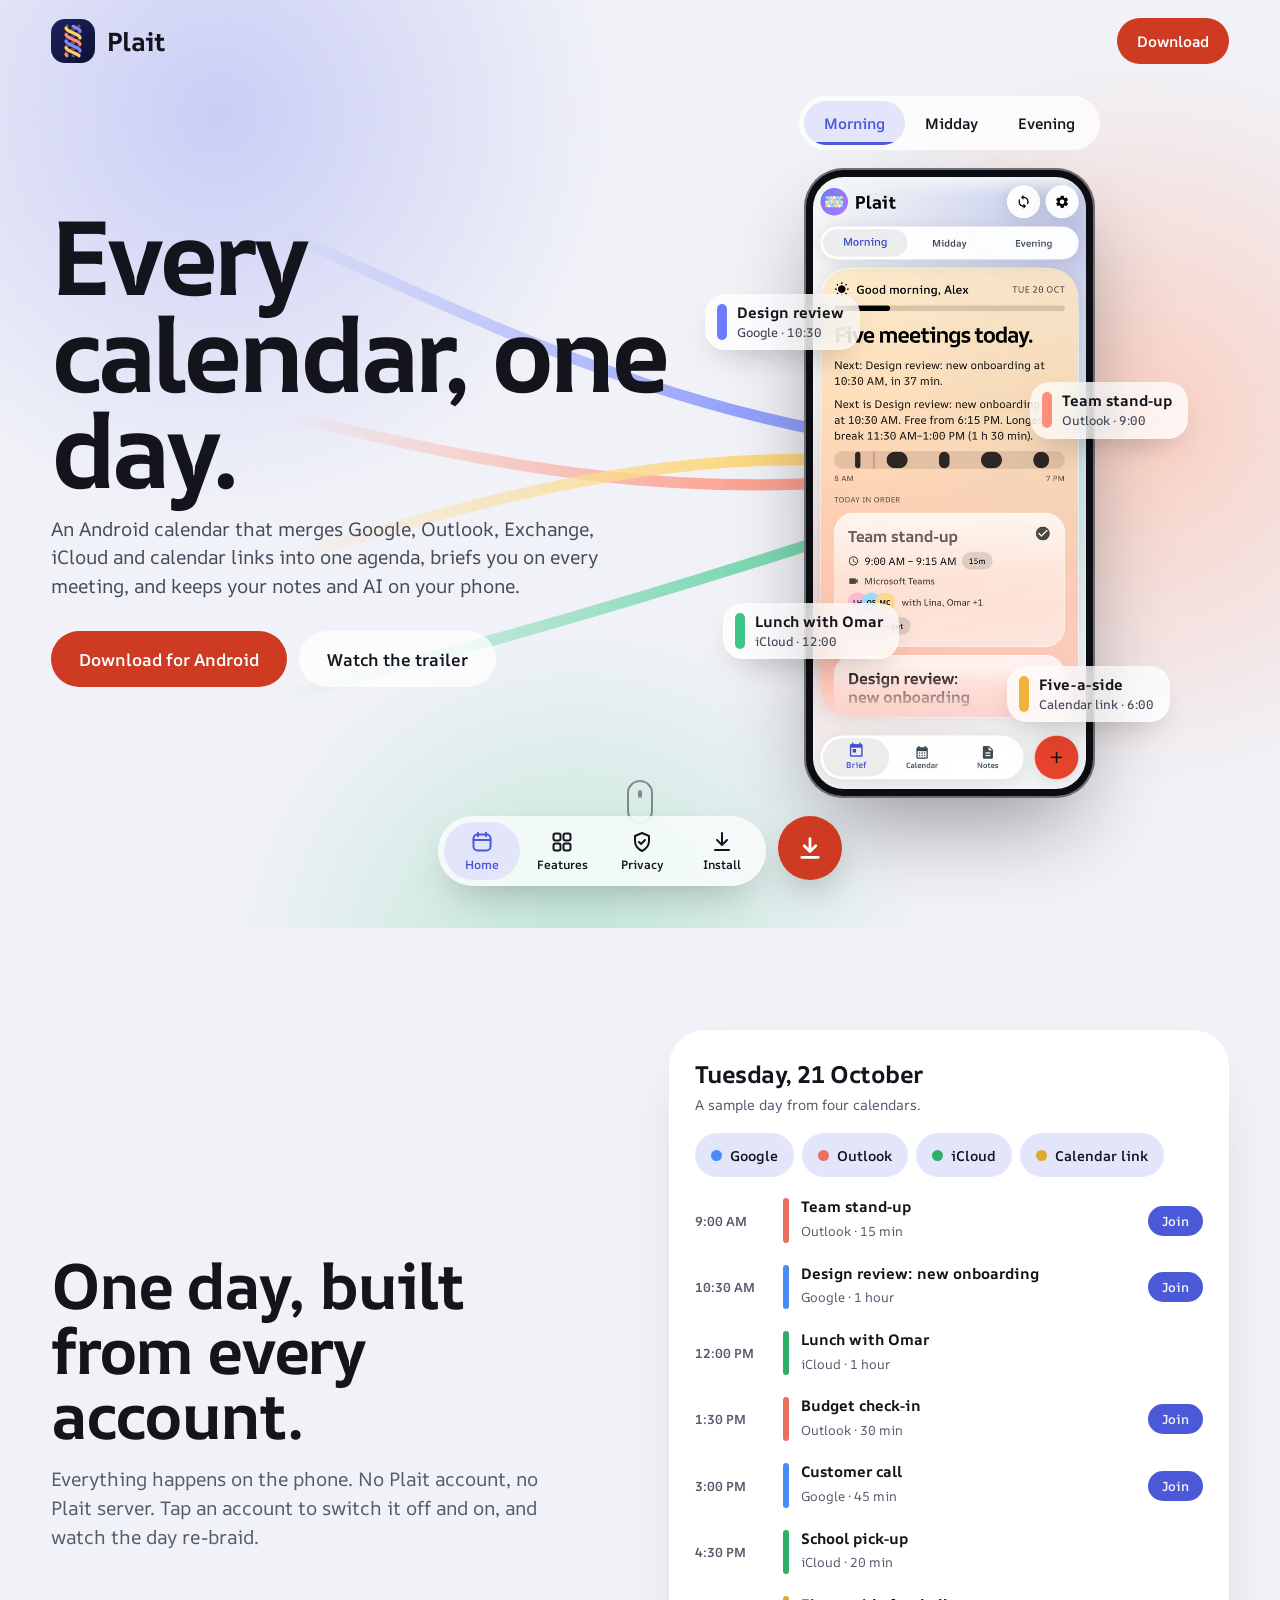
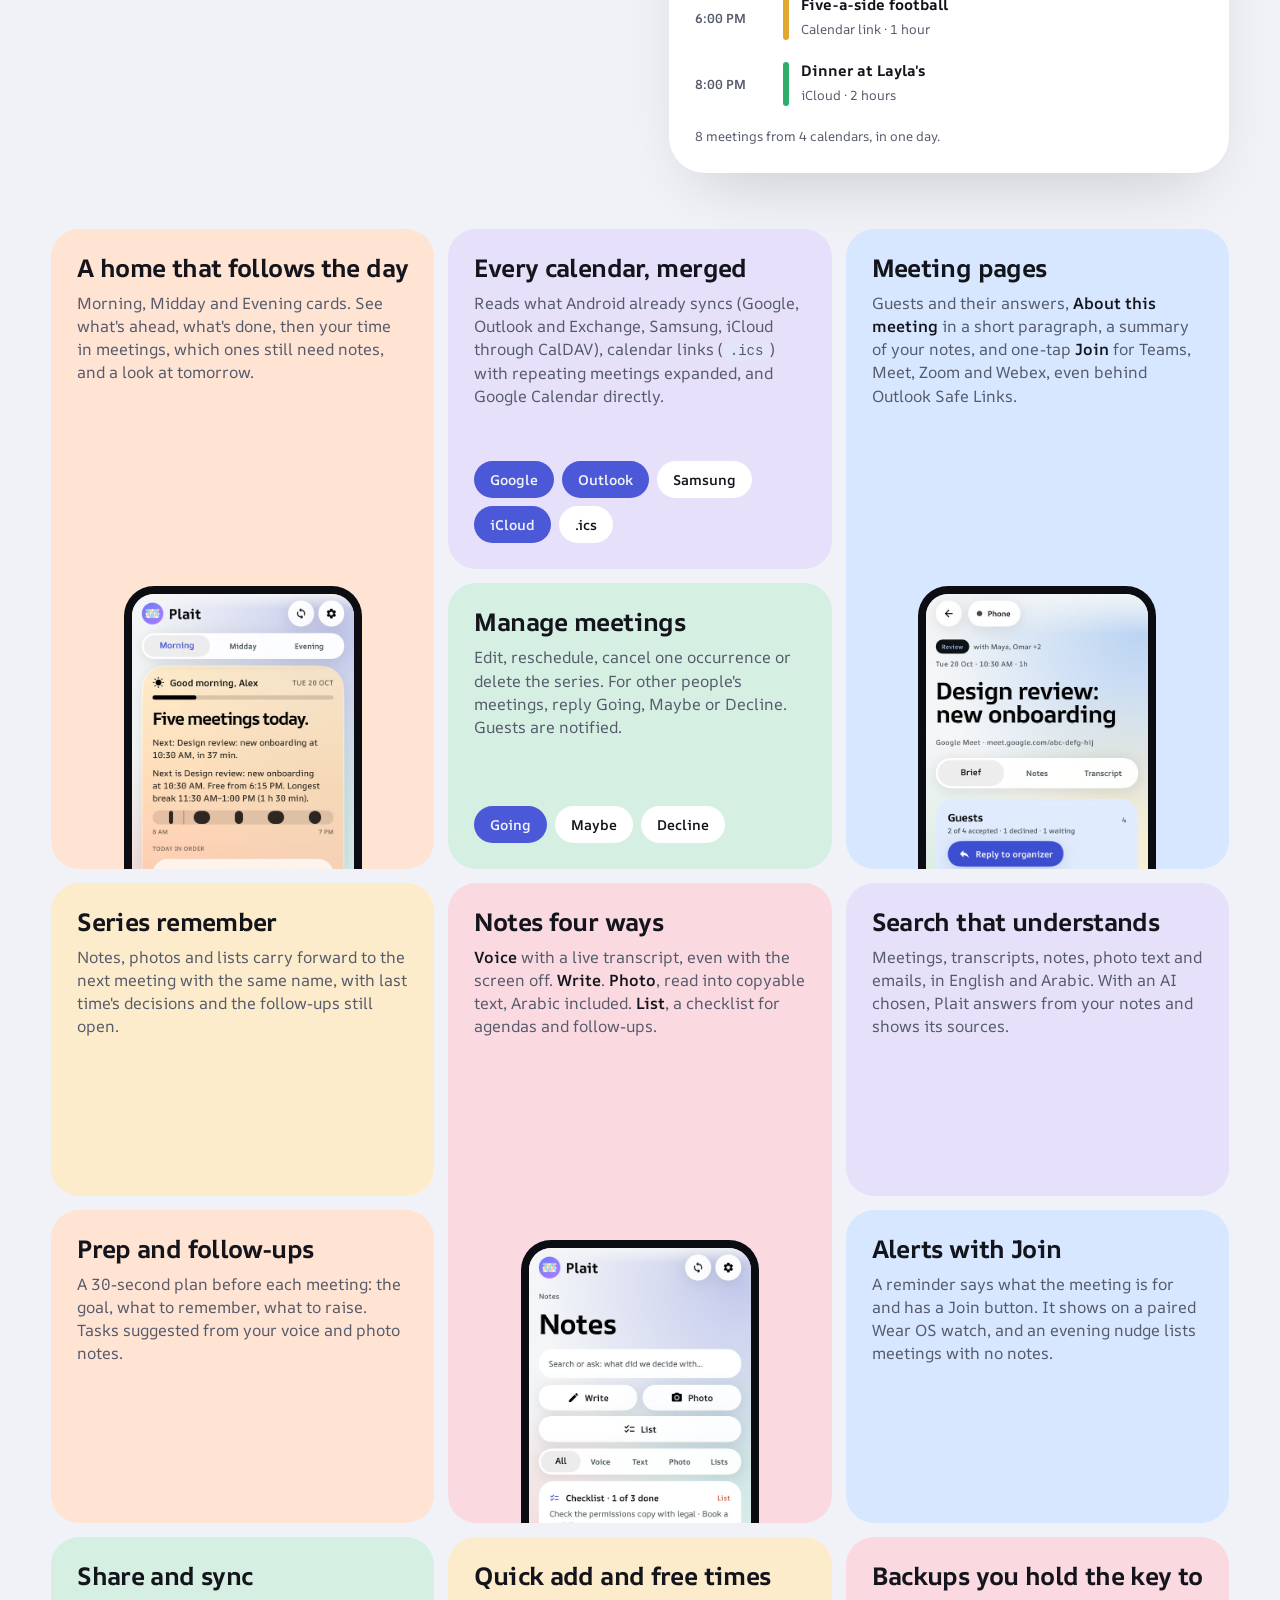
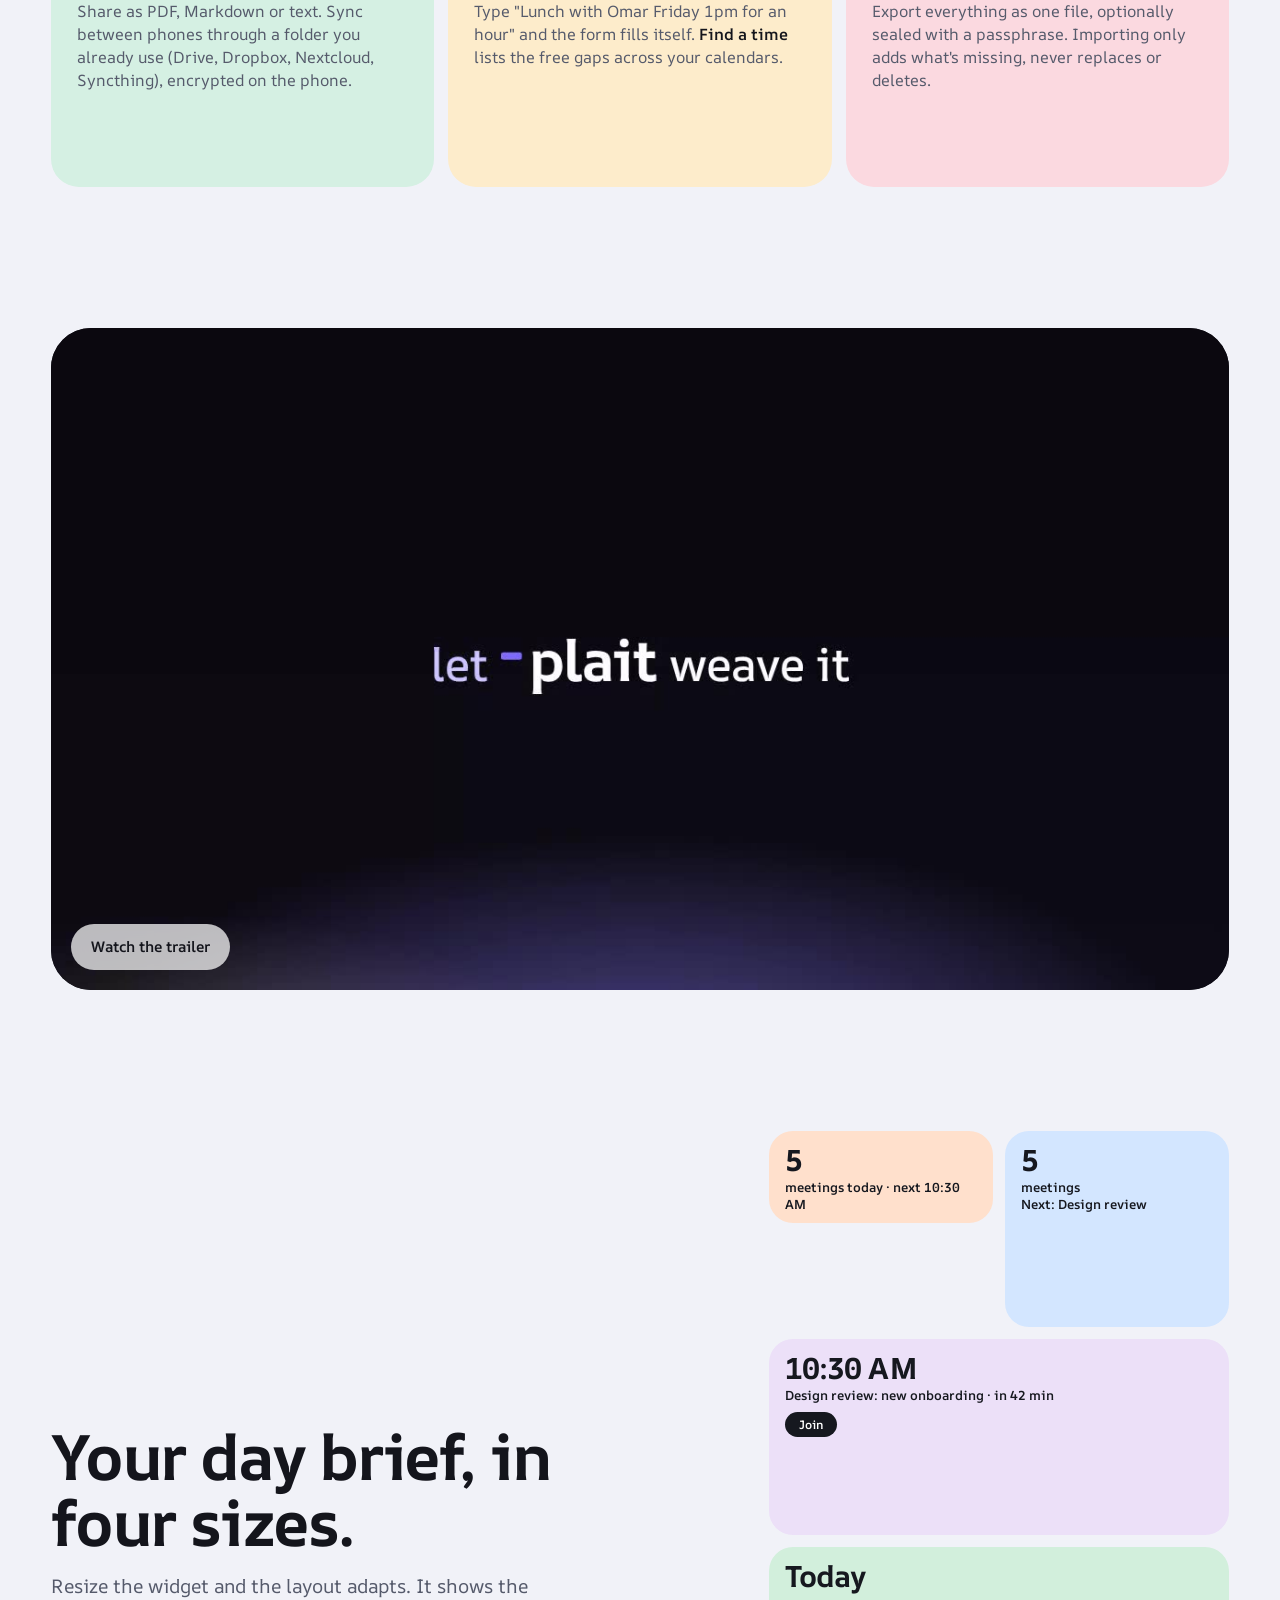
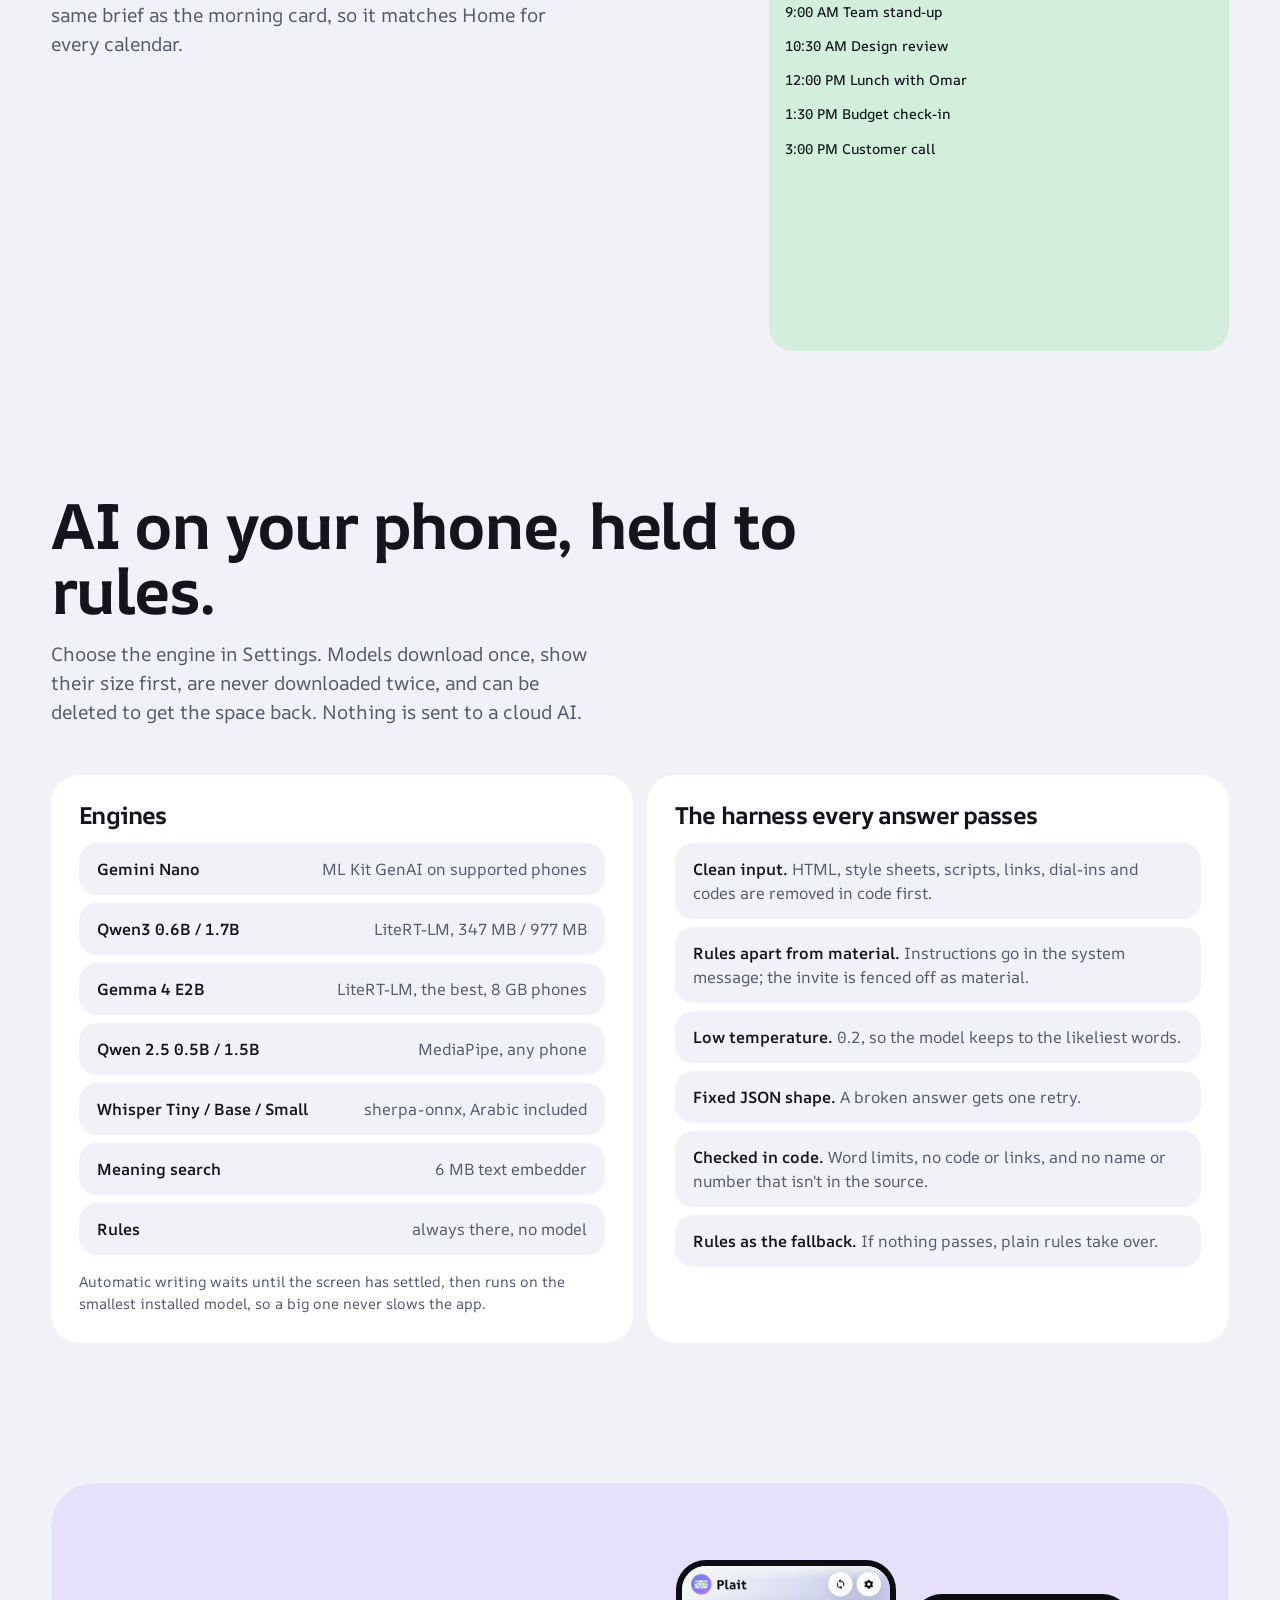
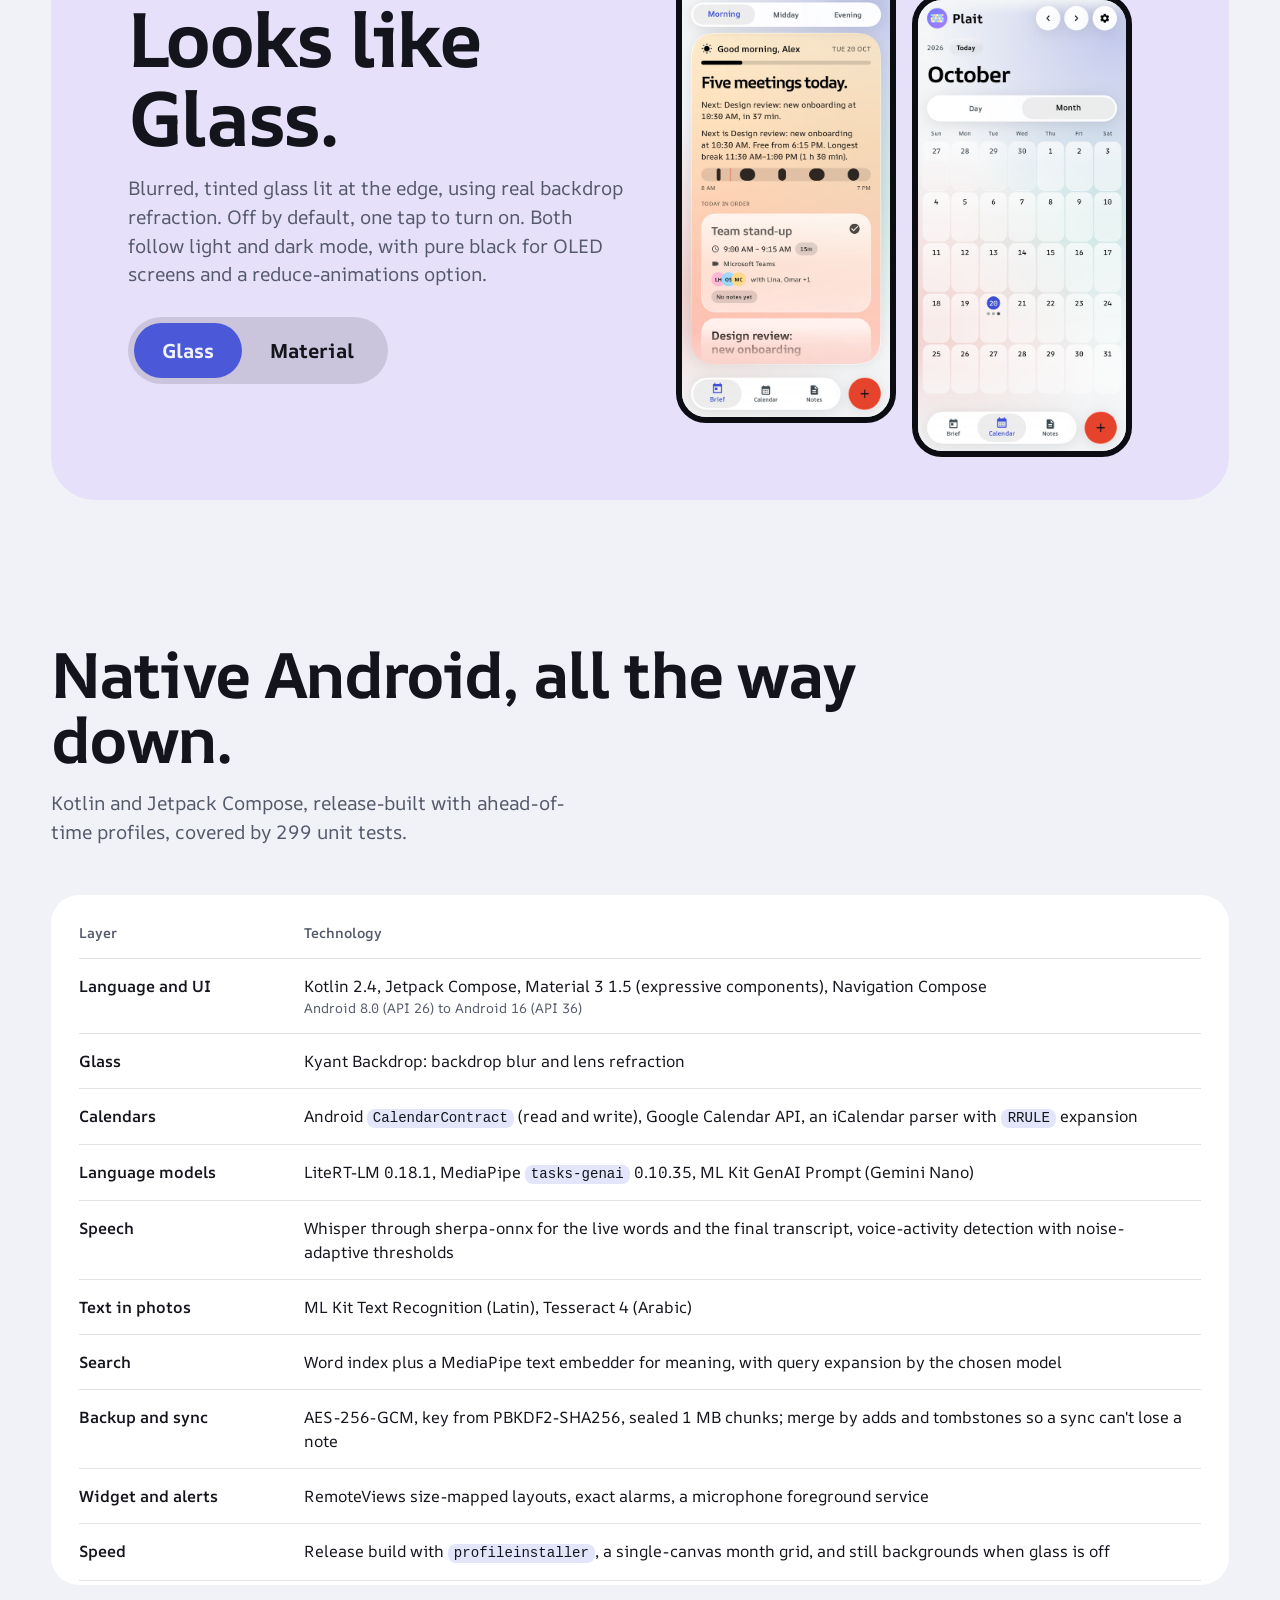
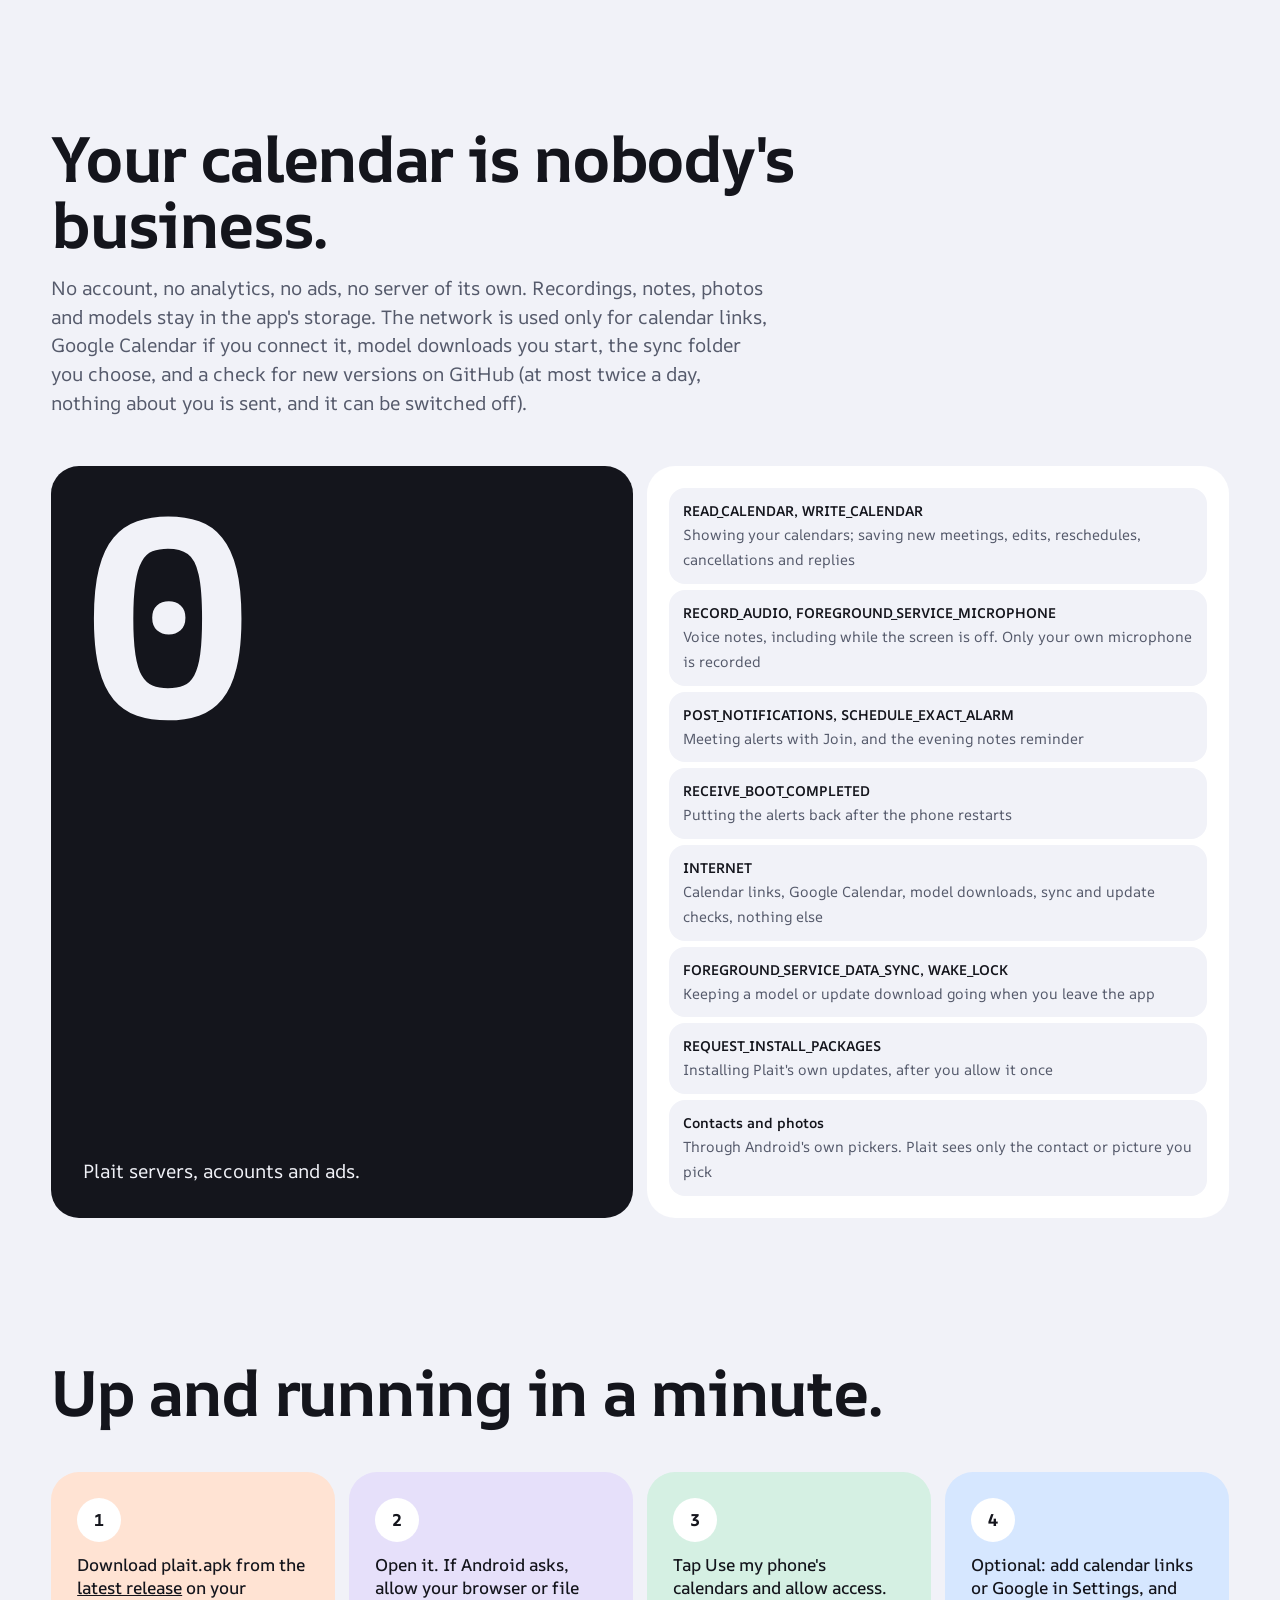
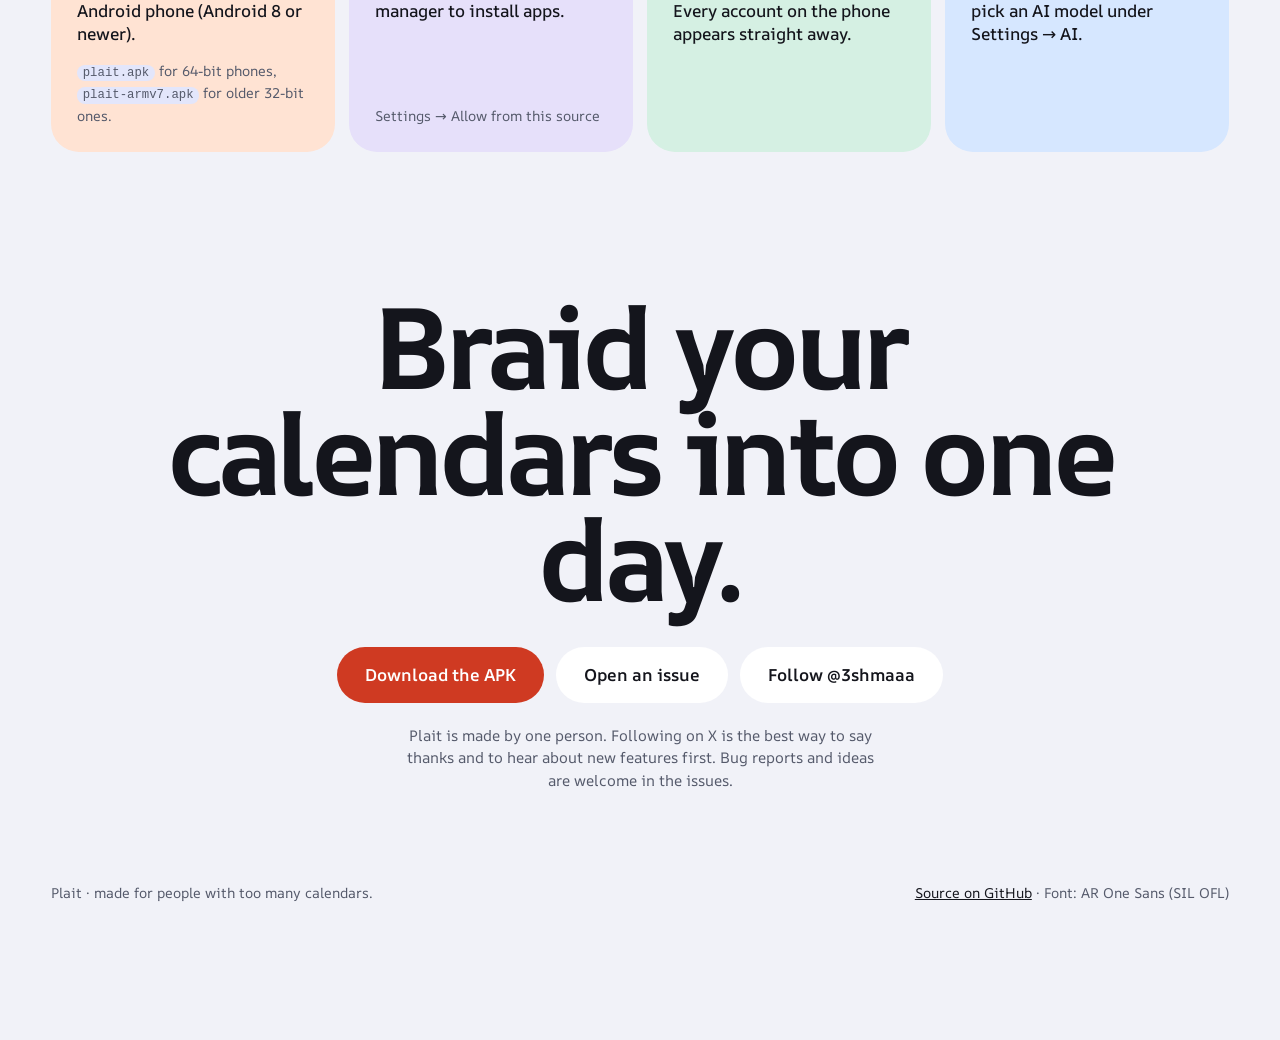
==== commit 136acf6a: "Website: accessibility audit fixes (contrast, touch targets, landmarks, skip link) Co-Authored-By: C" ====
--- a/docs/index.html
+++ b/docs/index.html
@@ -13,7 +13,7 @@
 <link href="https://fonts.googleapis.com/css2?family=AR+One+Sans:wght@400;500;600;700&display=swap" rel="stylesheet">
 <style>
 :root{
-  --bg:#f1f2f8; --card:#ffffff; --ink:#14151c; --muted:#555a6b; --indigo:#4b59d9; --indigo-soft:#e3e6fb; --fab:#e8452c; --fab-ink:#fff;
+  --bg:#f1f2f8; --card:#ffffff; --ink:#14151c; --muted:#555a6b; --indigo:#4b59d9; --indigo-soft:#e3e6fb; --fab:#cf3a22; --fab-ink:#fff;
   --c1:#ffe3d3; --c2:#e6e0fa; --c3:#d5f0e3; --c4:#d6e7ff; --c5:#fdeccb; --c6:#fbd9e0;
   --b1:#c9cdf5; --b2:#f9cfc2; --b3:#bfe6d6;
   --glass:rgba(255,255,255,.72);
@@ -35,6 +35,7 @@
 .lead{font-size:clamp(17px,1.5vw,21px);color:var(--muted);max-width:46ch;margin-top:18px}
 :focus-visible{outline:3px solid var(--indigo);outline-offset:3px}
 
+.skip{position:absolute;left:12px;top:-60px;z-index:99;padding:12px 18px;border-radius:999px;background:var(--ink);color:var(--bg);font-weight:600;text-decoration:none}.skip:focus{top:12px}
 .btn{display:inline-flex;align-items:center;justify-content:center;gap:10px;min-height:56px;padding:0 28px;border-radius:999px;border:0;font:600 17px var(--f);text-decoration:none;cursor:pointer;background:var(--ink);color:var(--bg);transition:transform .25s cubic-bezier(.2,.8,.2,1)}
 .btn:hover{transform:translateY(-2px)} .btn:active{transform:scale(.97)}
 .btn.fab{background:var(--fab);color:var(--fab-ink)}
@@ -77,7 +78,7 @@
 .stage{position:relative;justify-self:center;display:flex;flex-direction:column;align-items:center;gap:18px;opacity:0;animation:rise 1.2s .7s cubic-bezier(.2,.8,.2,1) forwards}
 @keyframes rise{from{transform:translateY(14vh) scale(.94)}to{opacity:1;transform:none}}
 .seg{display:flex;padding:5px;border-radius:999px;background:var(--glass);backdrop-filter:blur(18px);-webkit-backdrop-filter:blur(18px);position:relative;z-index:3}
-.seg button{border:0;background:transparent;color:var(--ink);font:600 15px var(--f);padding:10px 20px;border-radius:999px;cursor:pointer;position:relative;overflow:hidden;transition:background .3s,color .3s}
+.seg button{min-height:44px;border:0;background:transparent;color:var(--ink);font:600 15px var(--f);padding:10px 20px;border-radius:999px;cursor:pointer;position:relative;overflow:hidden;transition:background .3s,color .3s}
 .seg button[aria-pressed="true"]{background:var(--indigo-soft);color:var(--indigo)}
 .seg button i{position:absolute;left:0;bottom:0;height:3px;width:100%;background:var(--indigo);transform:scaleX(0);transform-origin:left}
 .seg button[aria-pressed="true"] i{animation:prog var(--dur,4.6s) linear forwards}
@@ -110,7 +111,7 @@
 .agenda .ttl{font-weight:700;font-size:24px;letter-spacing:-.02em}
 .agenda .sub{color:var(--muted);font-size:14px;margin-top:2px}
 .chips{display:flex;flex-wrap:wrap;gap:8px;margin:18px 0 10px}
-.acc{display:inline-flex;align-items:center;gap:8px;height:40px;padding:0 16px;border-radius:999px;border:0;background:var(--indigo-soft);color:var(--ink);font:600 14px var(--f);cursor:pointer;transition:background .25s,opacity .25s,transform .2s}
+.acc{display:inline-flex;align-items:center;gap:8px;height:44px;padding:0 16px;border-radius:999px;border:0;background:var(--indigo-soft);color:var(--ink);font:600 14px var(--f);cursor:pointer;transition:background .25s,opacity .25s,transform .2s}
 .acc i{width:11px;height:11px;border-radius:50%;background:var(--c)}
 .acc[aria-pressed="false"]{background:transparent;opacity:.55;text-decoration:line-through}
 .acc:active{transform:scale(.95)}
@@ -219,11 +220,11 @@
   .wcopy .lead .long{display:none}.wcopy .lead .short{display:inline}
   .strands{-webkit-mask-image:linear-gradient(180deg,transparent 52%,#000 74%);mask-image:linear-gradient(180deg,transparent 52%,#000 74%)}
   .chip{display:none}
-  .seg button{padding:8px 16px;font-size:14px}
+  .seg button{padding:8px 14px;font-size:14px}
   .phone{height:min(54svh,540px)}
   .toggle button{font-size:16px;padding:10px 22px}
   .dock{background:color-mix(in srgb,var(--card) 94%,transparent);padding:5px;gap:2px}
-  .dock a{min-width:54px;padding:7px 8px 6px;font-size:11px;gap:1px}.dock a svg{width:22px;height:22px}
+  .dock a{min-width:56px;padding:7px 8px 6px;font-size:12px;gap:1px}.dock a svg{width:22px;height:22px}
   .fabbtn{width:56px;height:56px}.fabbtn svg{width:24px;height:24px}
   .demo,.split,.priv,.looks{grid-template-columns:1fr}
   .agenda,.widgets{justify-self:stretch;max-width:none}
@@ -234,7 +235,7 @@
   .film{border-radius:28px}
   .wtop .btn{display:none}
 }
-@media (max-width:520px){.steps{grid-template-columns:1fr}.dock a span{font-size:11px}}
+@media (max-width:520px){.steps{grid-template-columns:1fr}.dock a span{font-size:12px}}
 @media (max-height:700px) and (min-width:901px){.phone{height:66svh}.scrollhint{display:none}}
 @media (prefers-reduced-motion:reduce){
   *{animation-duration:.01s!important;animation-delay:0s!important;transition-duration:.01s!important}
@@ -245,6 +246,7 @@
 </style>
 </head>
 <body>
+<a class="skip" href="#features">Skip to content</a>
 
 <header class="welcome" id="top" data-mode="0">
   <div class="sky" aria-hidden="true"><i class="blob a"></i><i class="blob b"></i><i class="blob c"></i></div>
@@ -290,6 +292,7 @@
   <span class="scrollhint" aria-hidden="true"></span>
 </header>
 
+<main>
 <section id="features" style="padding-top:clamp(60px,8vw,120px)">
   <div class="demo">
     <div>
@@ -449,6 +452,8 @@
   <p class="small" data-rise>Plait is made by one person. Following on X is the best way to say thanks and to hear about new features first. Bug reports and ideas are welcome in the issues.</p>
 </section>
 
+</main>
+
 <footer>
   <span>Plait · made for people with too many calendars.</span>
   <span><a id="src" href="../..">Source on GitHub</a> · Font: AR One Sans (SIL OFL)</span>
@@ -482,10 +487,13 @@
   const go = n => {
     cur = n; w.dataset.mode = n;
     btns.forEach((b, i) => b.setAttribute('aria-pressed', String(i === n)));
-    imgs.forEach((im, i) => im.classList.toggle('on', i === n));
+    imgs.forEach((im, i) => { im.classList.toggle('on', i === n); im.setAttribute('aria-hidden', String(i !== n)); });
   };
   const play = () => { clearTimeout(timer); timer = setTimeout(() => { go((cur + 1) % 3); play(); }, DUR); };
   w.style.setProperty('--dur', DUR + 'ms');
+  w.addEventListener('mouseenter', () => clearTimeout(timer));
+  w.addEventListener('mouseleave', () => { if (!w.classList.contains('paused') && !matchMedia('(prefers-reduced-motion: reduce)').matches) play(); });
+  w.addEventListener('focusin', () => clearTimeout(timer));
   btns.forEach((b, i) => b.addEventListener('click', () => { go(i); w.classList.add('paused'); clearTimeout(timer); }));
   if (!matchMedia('(prefers-reduced-motion: reduce)').matches) setTimeout(play, 1800); else w.classList.add('paused');
 })();
@@ -532,7 +540,7 @@
   const mark = () => {
     const y = scrollY + innerHeight * .4; let k = 0;
     secs.forEach((s, i) => { if (s && s.offsetTop <= y) k = i; });
-    links.forEach((a, i) => a.classList.toggle('on', i === k));
+    links.forEach((a, i) => { a.classList.toggle('on', i === k); if (i === k) a.setAttribute('aria-current', 'true'); else a.removeAttribute('aria-current'); });
   };
   addEventListener('scroll', mark, { passive: true }); mark();
   const items = document.querySelectorAll('[data-rise]');
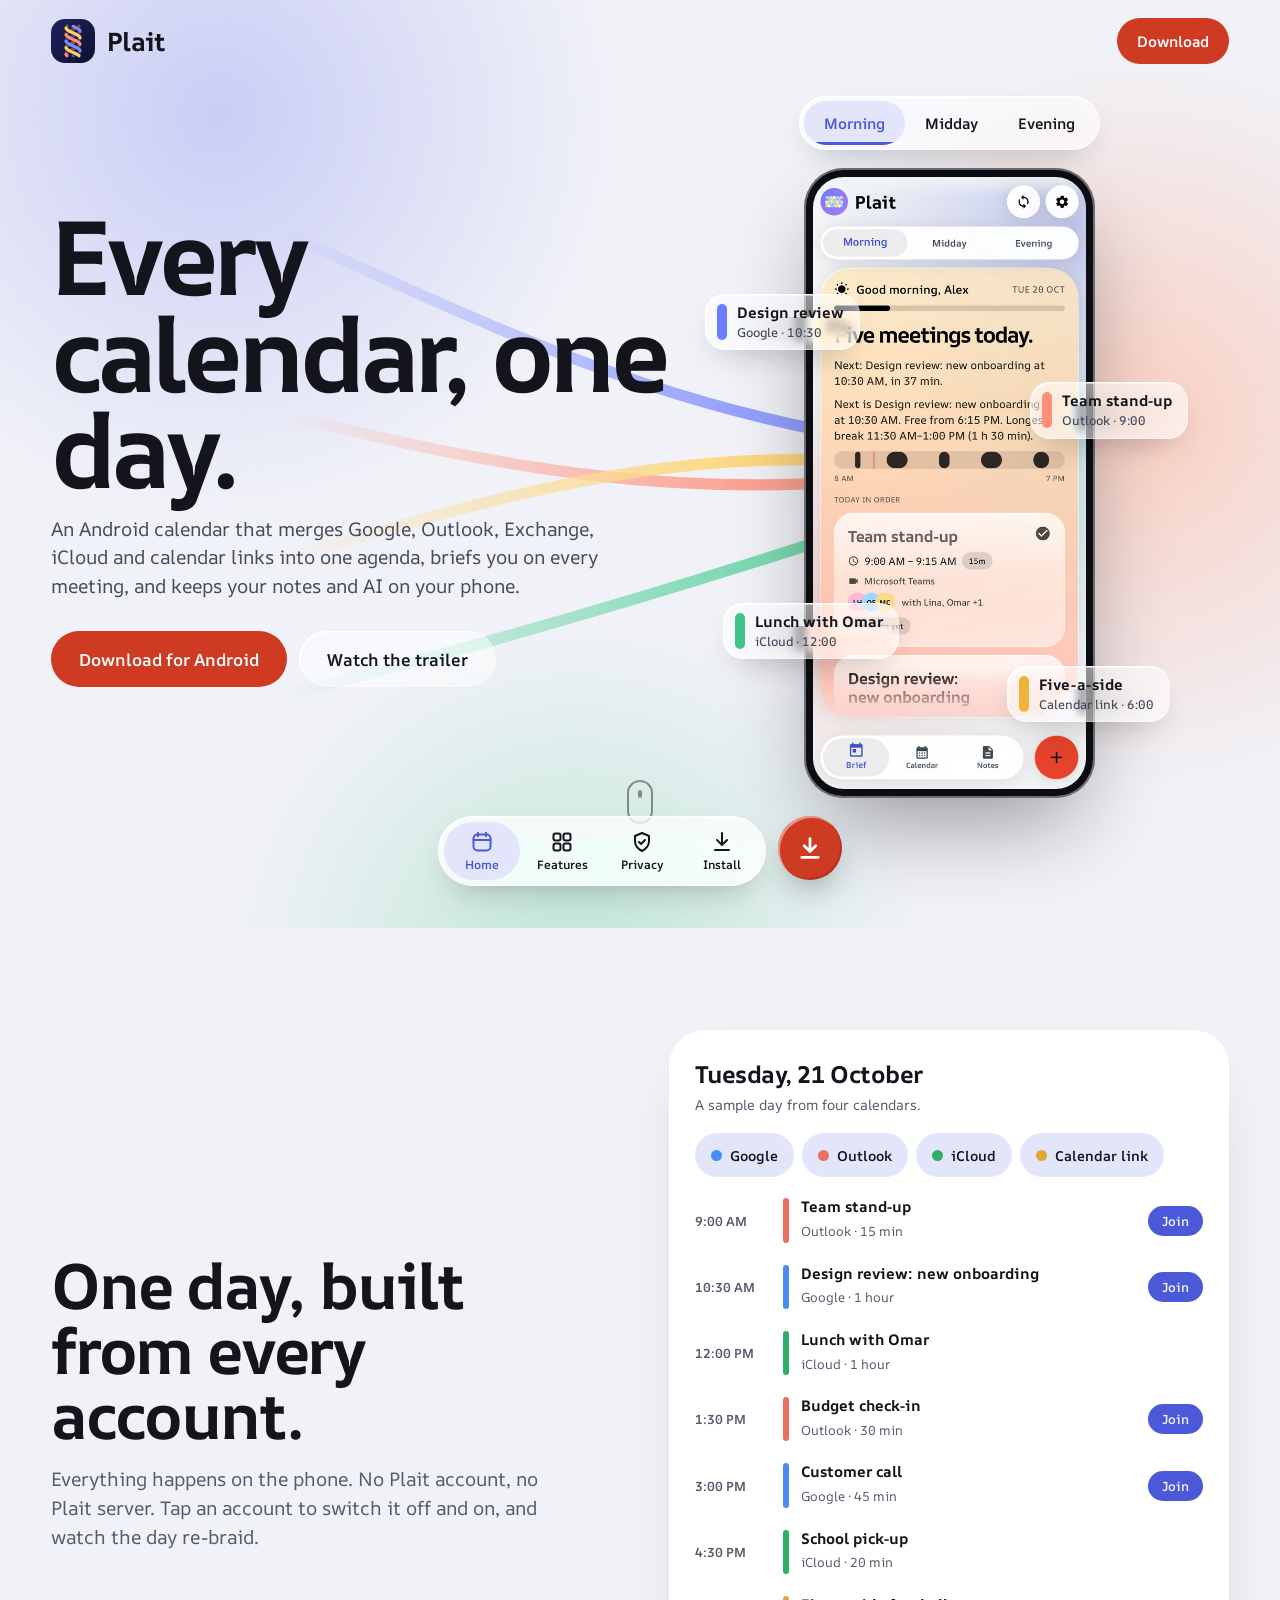
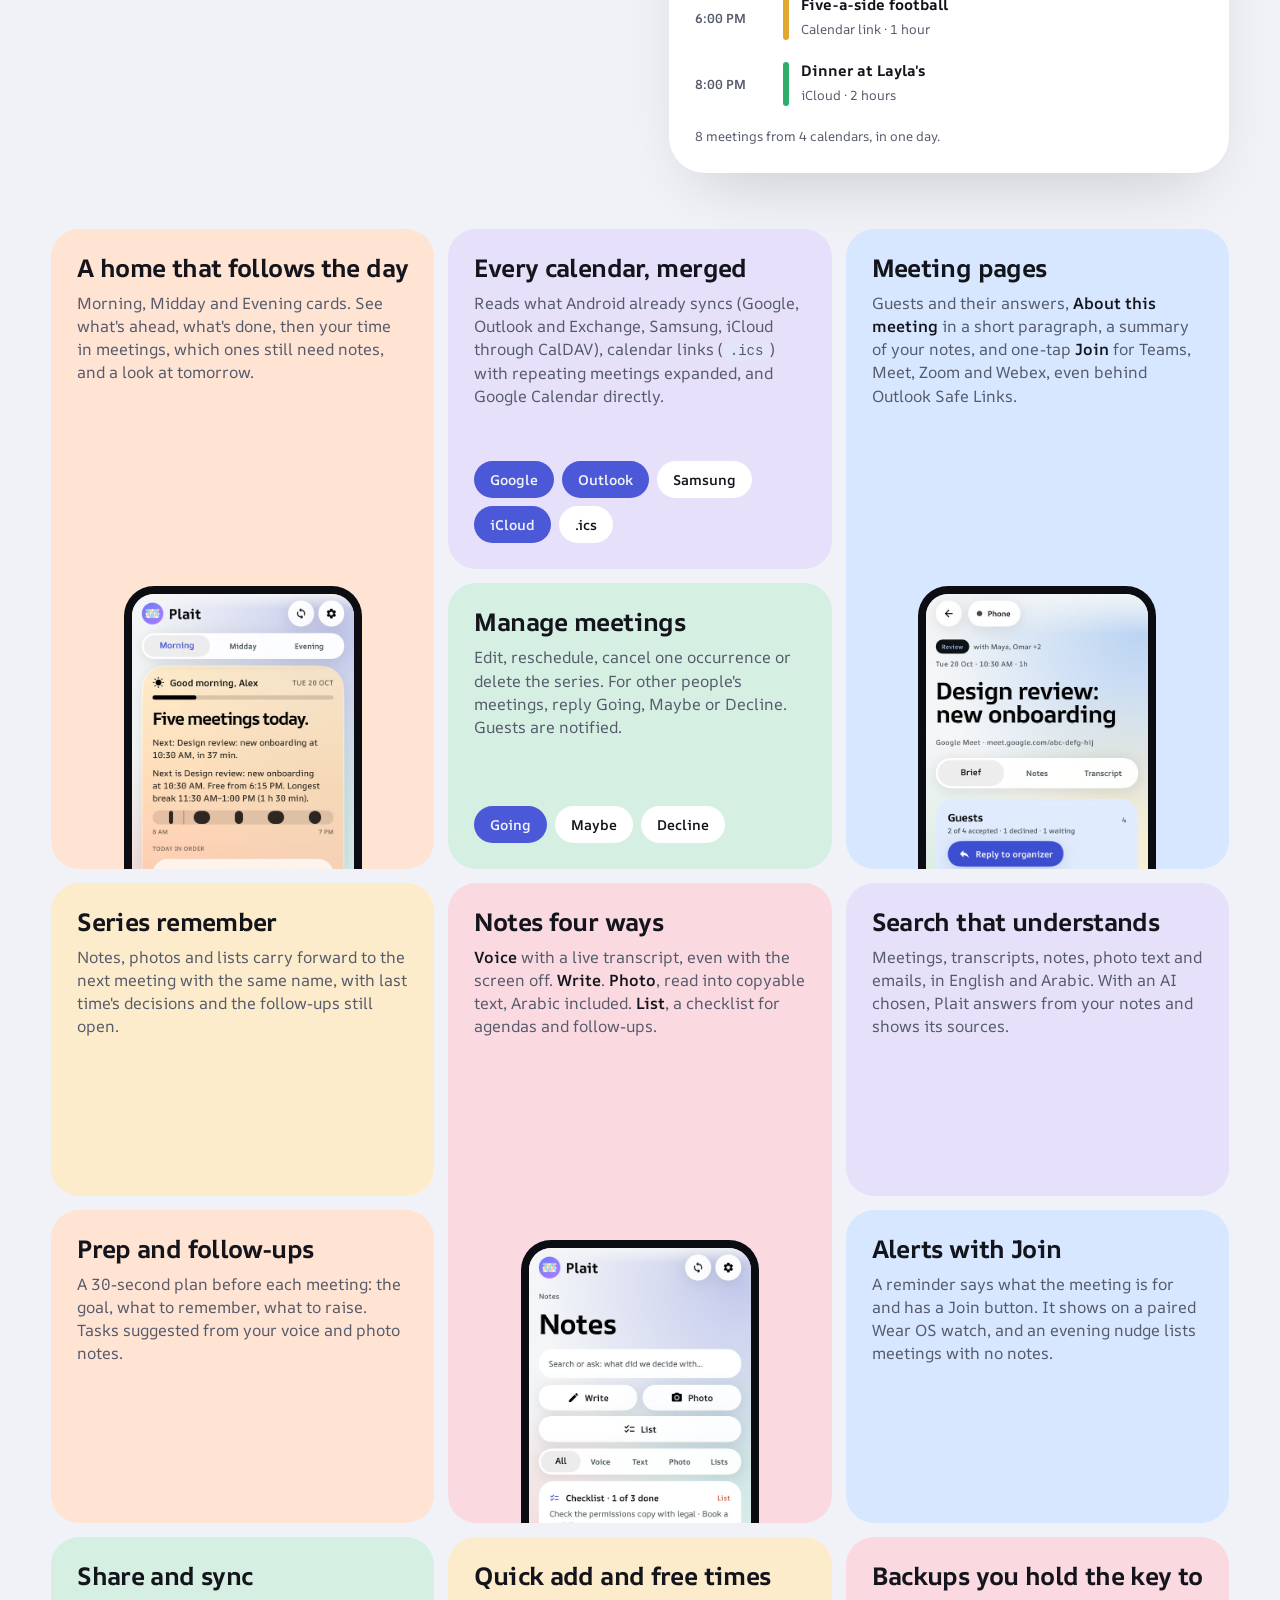
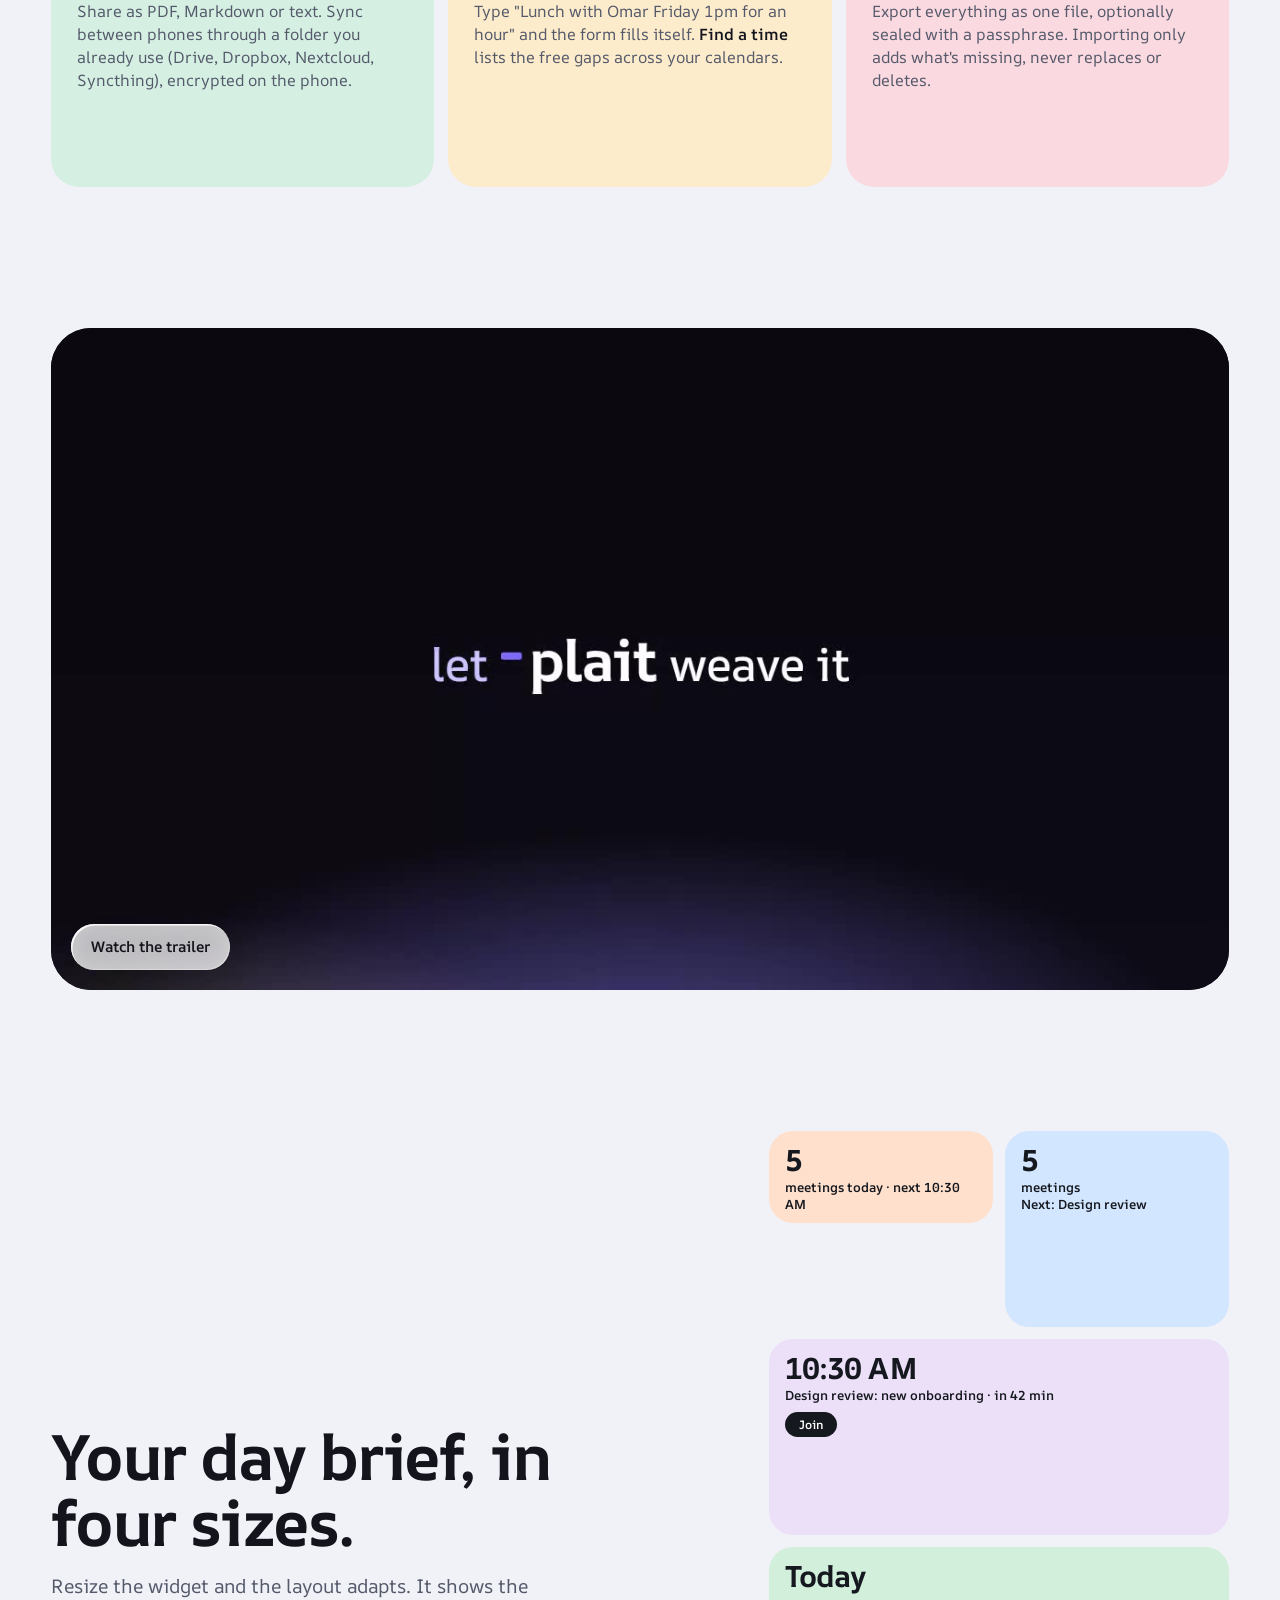
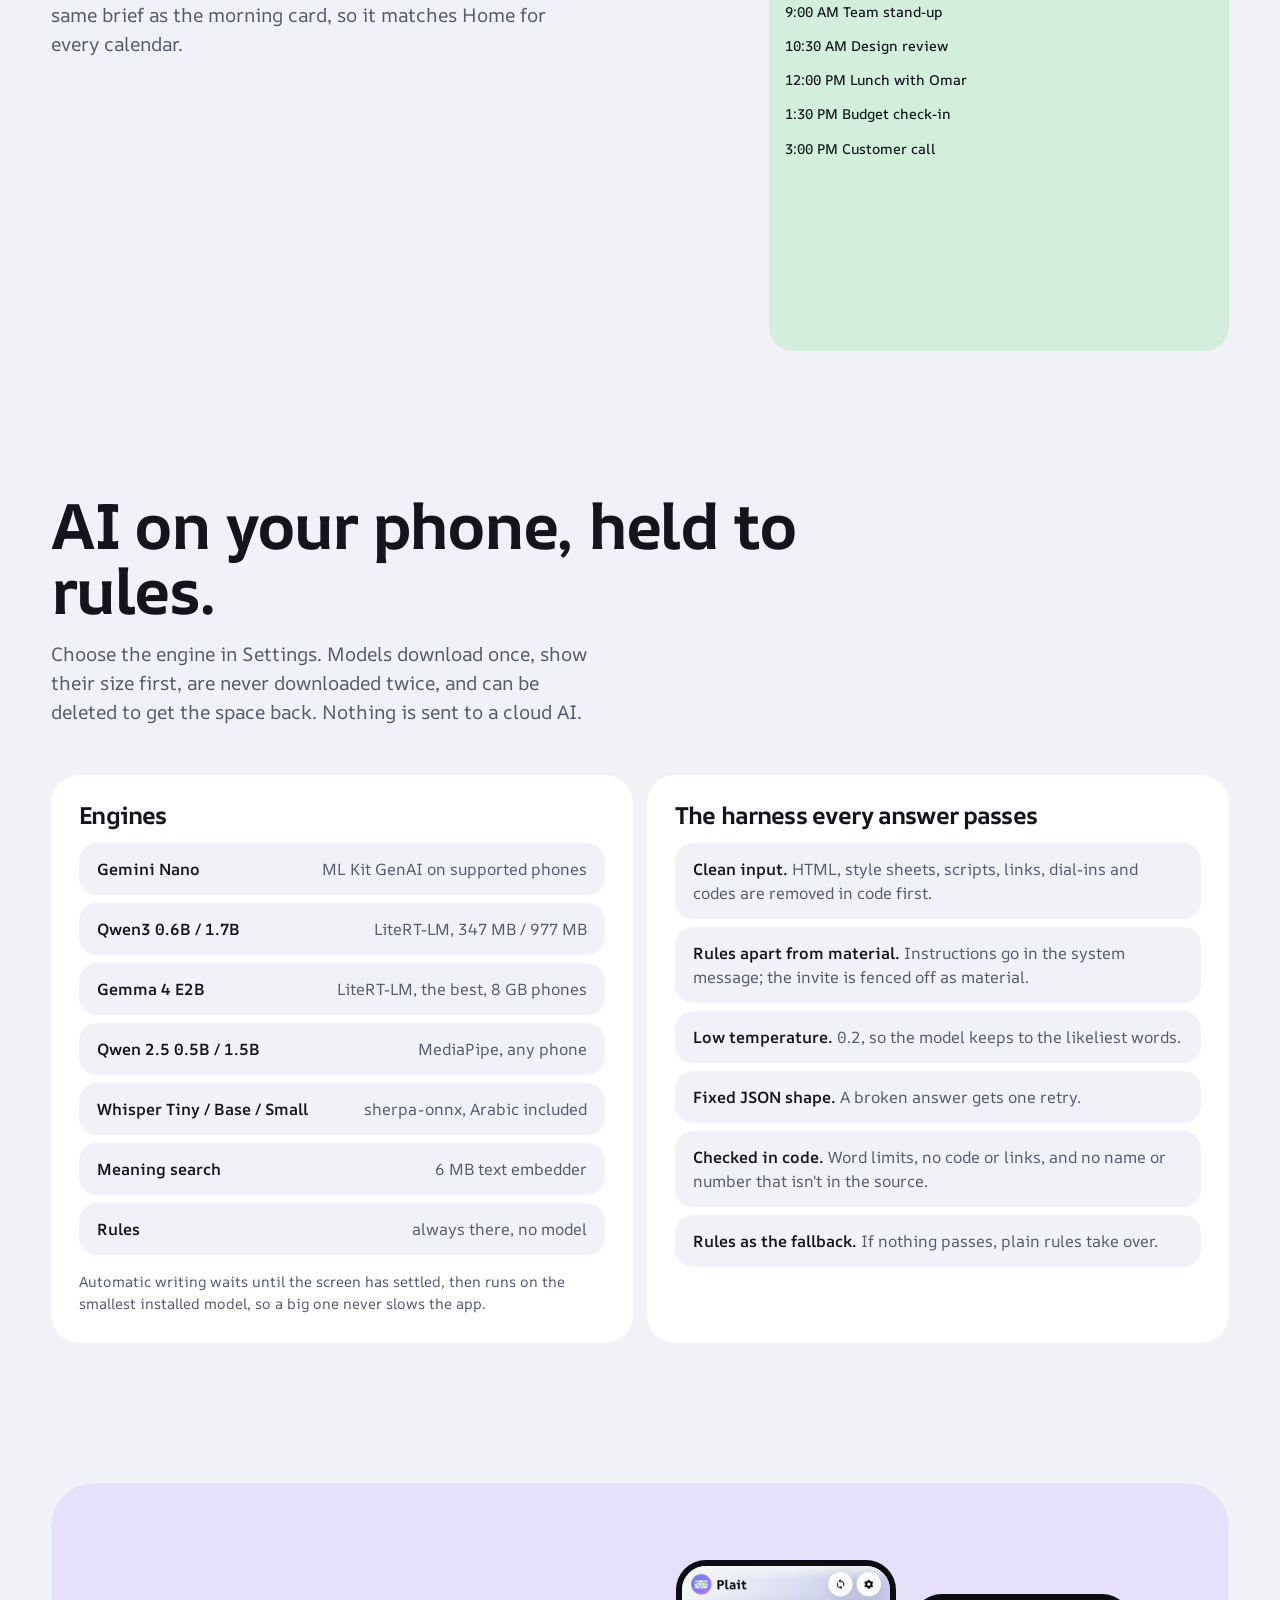
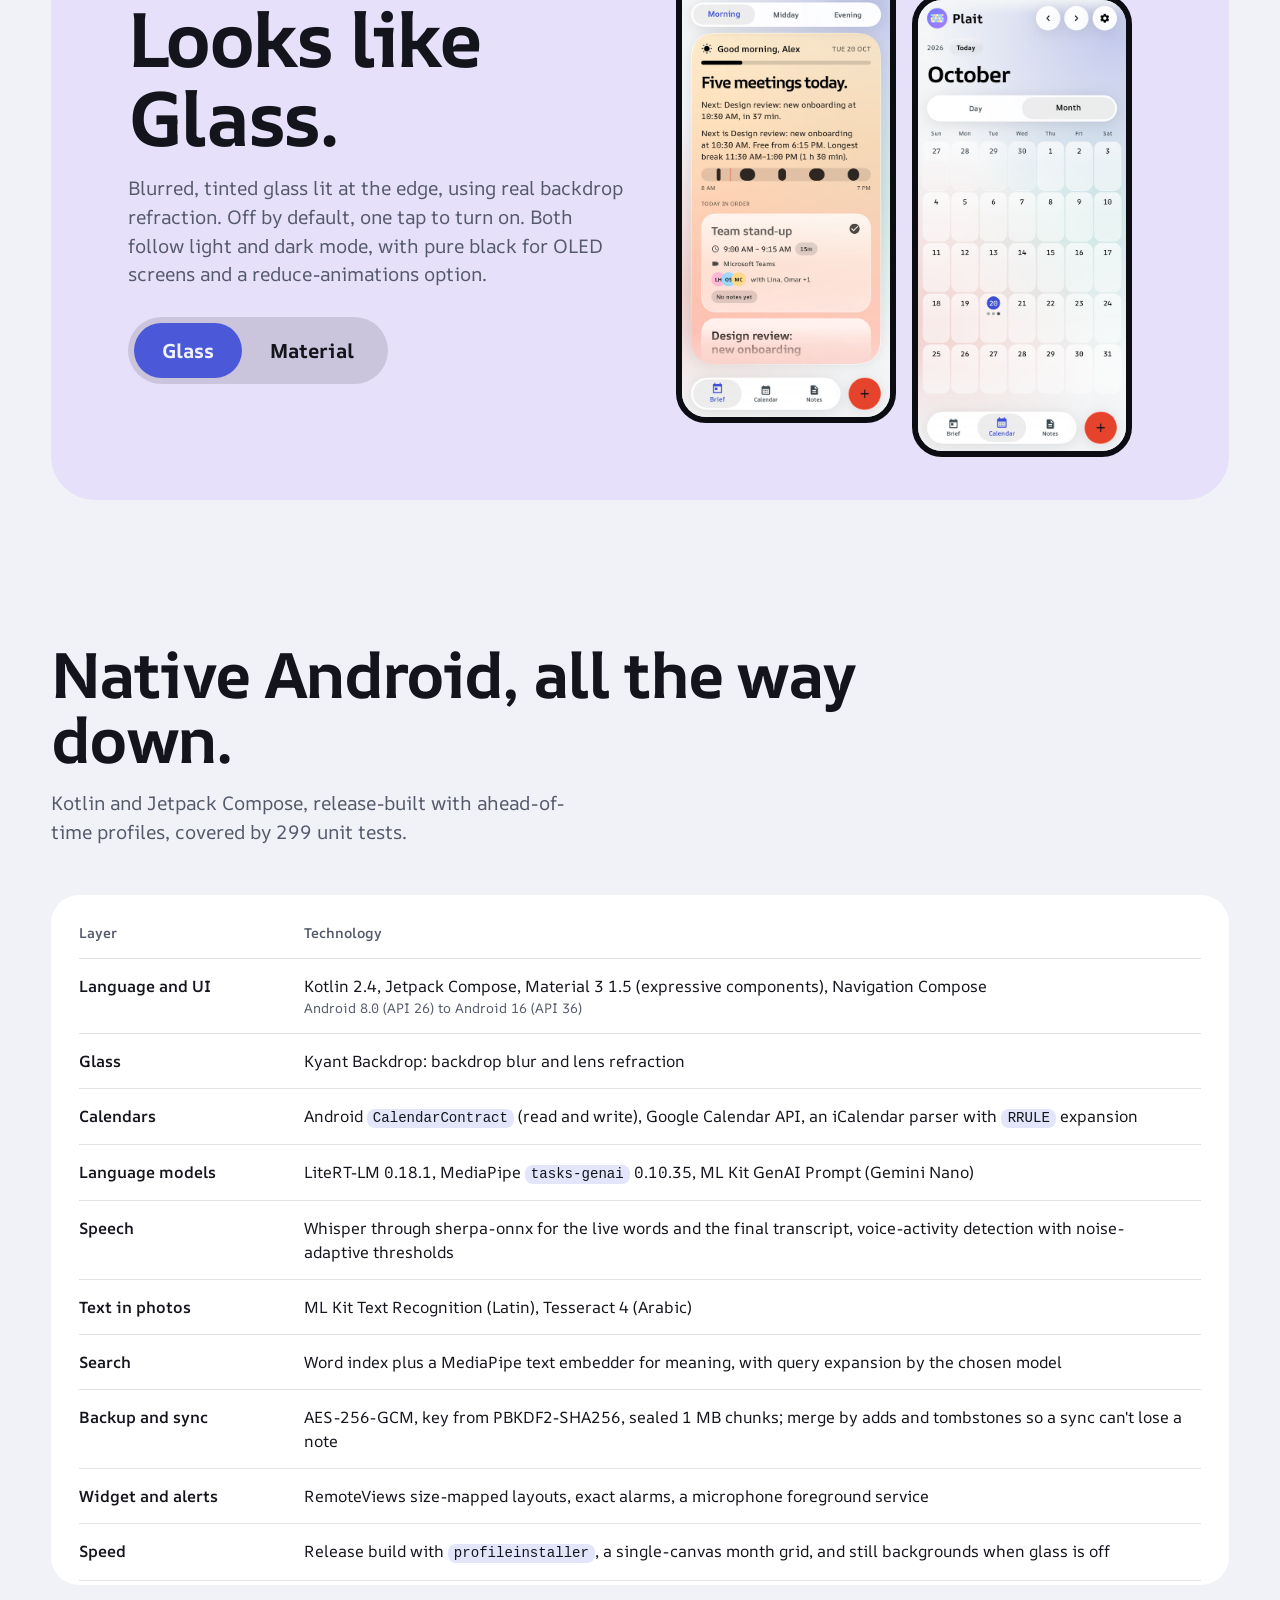
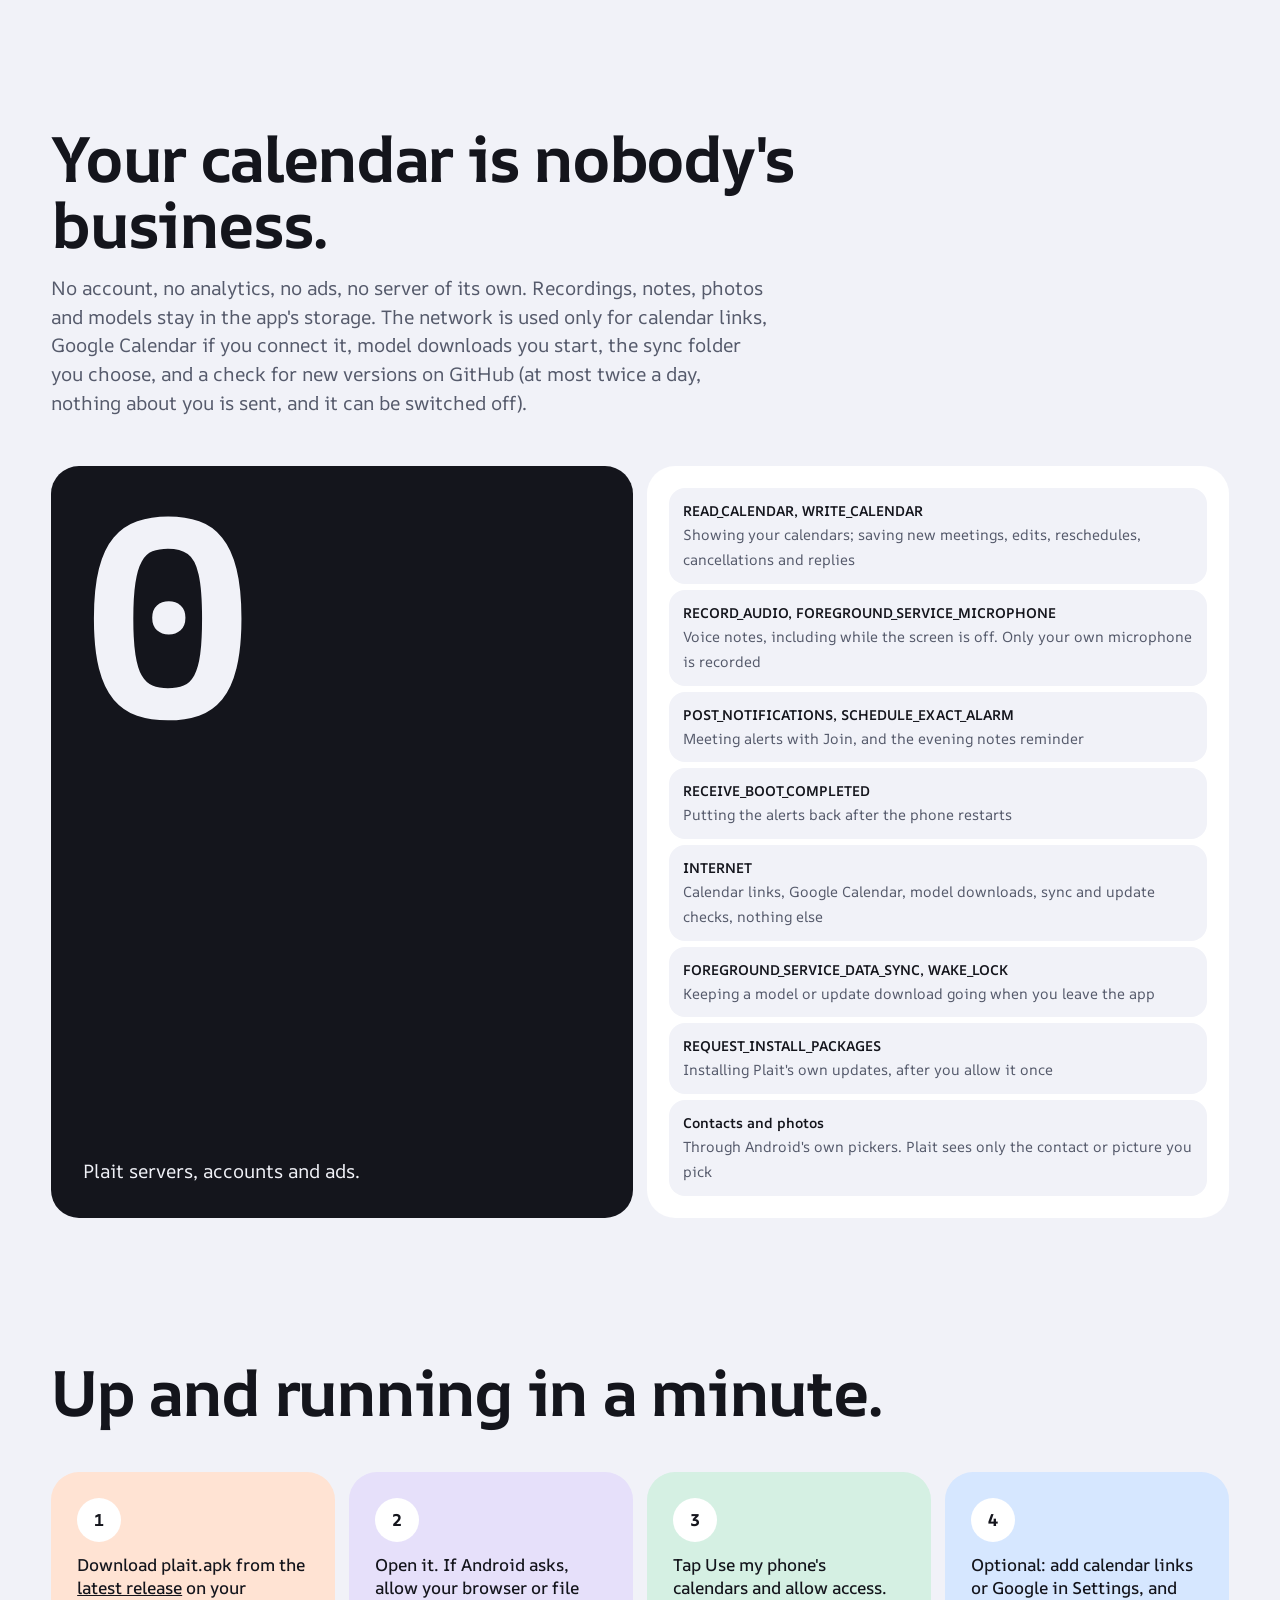
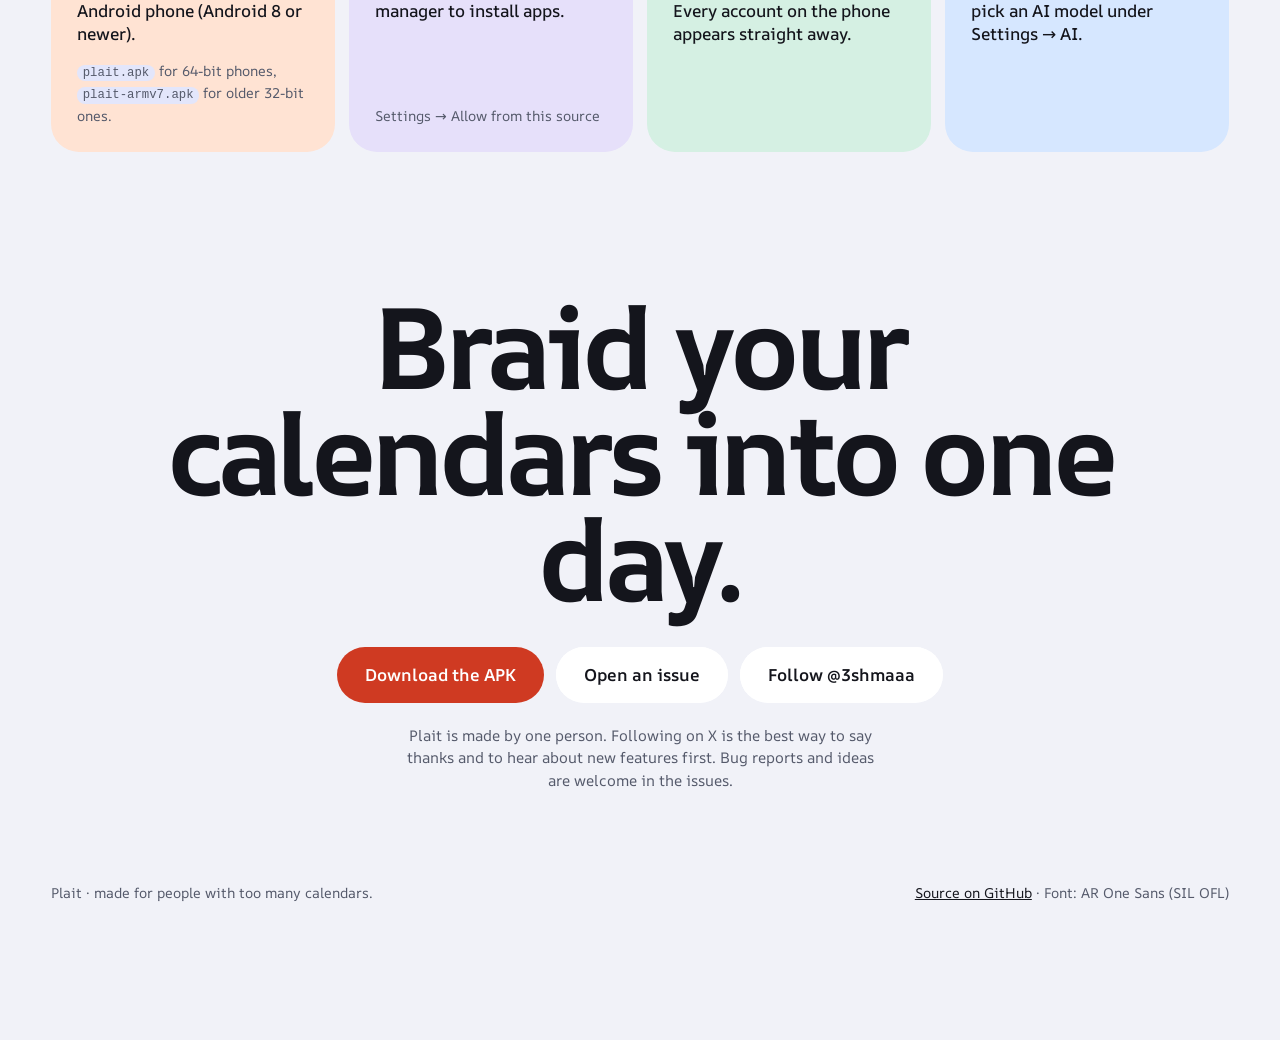
==== commit e5e2b7ce: "Website: liquid glass surfaces with lens refraction Co-Authored-By: Claude Sonnet 5.5 <noreply@anthr" ====
--- a/docs/index.html
+++ b/docs/index.html
@@ -7,7 +7,7 @@
 <meta name="theme-color" content="#eef0fa">
 <title>Plait · Every calendar, one day</title>
 <meta name="description" content="Plait is an Android calendar that merges every account into one day, with voice, written, photo and checklist notes, meeting management, a day-brief widget and AI that runs on the phone.">
-<script>document.documentElement.classList.add('js')</script>
+<script>document.documentElement.classList.add('js');if(window.chrome||(navigator.userAgentData&&navigator.userAgentData.brands.some(b=>/Chrom/.test(b.brand))))document.documentElement.classList.add('lens')</script>
 <link rel="preconnect" href="https://fonts.googleapis.com">
 <link rel="preconnect" href="https://fonts.gstatic.com" crossorigin>
 <link href="https://fonts.googleapis.com/css2?family=AR+One+Sans:wght@400;500;600;700&display=swap" rel="stylesheet">
@@ -17,13 +17,14 @@
   --c1:#ffe3d3; --c2:#e6e0fa; --c3:#d5f0e3; --c4:#d6e7ff; --c5:#fdeccb; --c6:#fbd9e0;
   --b1:#c9cdf5; --b2:#f9cfc2; --b3:#bfe6d6;
   --glass:rgba(255,255,255,.72);
+  --edge:rgba(255,255,255,.85); --edge2:rgba(255,255,255,.3); --gblur:blur(16px) saturate(1.7) brightness(1.04);
   --m:clamp(16px,4vw,56px); --r:28px;
   --f:"AR One Sans",system-ui,-apple-system,"Segoe UI",sans-serif;
 }
 @media (prefers-color-scheme:dark){:root:not([data-theme="light"]){
   --bg:#0d0e13; --card:#181a22; --ink:#eef0f6; --muted:#bcc1d1; --indigo:#aab4ff; --indigo-soft:#2a2f55; --fab:#ff7a63; --fab-ink:#14151c;
   --c1:#3a2a26; --c2:#2c2845; --c3:#1f3329; --c4:#1f2f4a; --c5:#3a3220; --c6:#3d2630;
-  --b1:#2b3070; --b2:#5a2e26; --b3:#1d4a3a; --glass:rgba(24,26,34,.72);
+  --b1:#2b3070; --b2:#5a2e26; --b3:#1d4a3a; --glass:rgba(24,26,34,.6); --edge:rgba(255,255,255,.28); --edge2:rgba(255,255,255,.08);
 }}
 *{box-sizing:border-box;margin:0;padding:0}
 html{scroll-behavior:smooth;scroll-padding-top:24px}
@@ -49,9 +50,9 @@
 .blob.b{width:58vmax;height:58vmax;right:-18vmax;top:4vmax;background:radial-gradient(closest-side,var(--wb),transparent);animation:drift2 19s ease-in-out infinite alternate}
 .blob.c{width:54vmax;height:54vmax;left:18vmax;bottom:-30vmax;background:radial-gradient(closest-side,var(--wc),transparent);animation:drift3 22s ease-in-out infinite alternate}
 /* the welcome screen has its own sky: light by day, dark in the evening, whatever the system theme */
-.welcome{--bg:#f1f2f8;--ink:#14151c;--muted:#454a5c;--glass:rgba(255,255,255,.74);--indigo:#4b59d9;--indigo-soft:#e3e6fb;--wa:#c9cdf5;--wb:#f9cfc2;--wc:#bfe6d6;background:var(--bg);color:var(--ink);transition:background .9s,color .9s}
+.welcome{--bg:#f1f2f8;--ink:#14151c;--muted:#454a5c;--glass:rgba(255,255,255,.5);--edge:rgba(255,255,255,.9);--edge2:rgba(255,255,255,.35);--indigo:#4b59d9;--indigo-soft:#e3e6fb;--wa:#c9cdf5;--wb:#f9cfc2;--wc:#bfe6d6;background:var(--bg);color:var(--ink);transition:background .9s,color .9s}
 .welcome[data-mode="1"]{--wa:#bfe0f7;--wb:#fbe3b8;--wc:#d6c9f5}
-.welcome[data-mode="2"]{--bg:#0d0e13;--ink:#f4f4fb;--muted:#c8cbe0;--glass:rgba(24,26,34,.74);--indigo:#aab4ff;--indigo-soft:#2a2f55;--wa:#4a3a7a;--wb:#7a3b52;--wc:#1f3d5a}
+.welcome[data-mode="2"]{--bg:#0d0e13;--ink:#f4f4fb;--muted:#c8cbe0;--glass:rgba(24,26,34,.5);--edge:rgba(255,255,255,.3);--edge2:rgba(255,255,255,.08);--indigo:#aab4ff;--indigo-soft:#2a2f55;--wa:#4a3a7a;--wb:#7a3b52;--wc:#1f3d5a}
 @keyframes drift1{to{transform:translate(12vmax,10vmax) scale(1.12)}}
 @keyframes drift2{to{transform:translate(-10vmax,12vmax) scale(.92)}}
 @keyframes drift3{to{transform:translate(-8vmax,-9vmax) scale(1.15)}}
@@ -77,7 +78,7 @@
 
 .stage{position:relative;justify-self:center;display:flex;flex-direction:column;align-items:center;gap:18px;opacity:0;animation:rise 1.2s .7s cubic-bezier(.2,.8,.2,1) forwards}
 @keyframes rise{from{transform:translateY(14vh) scale(.94)}to{opacity:1;transform:none}}
-.seg{display:flex;padding:5px;border-radius:999px;background:var(--glass);backdrop-filter:blur(18px);-webkit-backdrop-filter:blur(18px);position:relative;z-index:3}
+.seg{display:flex;padding:5px;border-radius:999px;background:var(--glass);position:relative;z-index:3}
 .seg button{min-height:44px;border:0;background:transparent;color:var(--ink);font:600 15px var(--f);padding:10px 20px;border-radius:999px;cursor:pointer;position:relative;overflow:hidden;transition:background .3s,color .3s}
 .seg button[aria-pressed="true"]{background:var(--indigo-soft);color:var(--indigo)}
 .seg button i{position:absolute;left:0;bottom:0;height:3px;width:100%;background:var(--indigo);transform:scaleX(0);transform-origin:left}
@@ -89,7 +90,7 @@
 .phone .scr{position:relative;width:100%;height:100%;border-radius:calc(clamp(34px,4.4svh,48px) - 9px);overflow:hidden}
 .phone img{position:absolute;inset:0;width:100%;height:100%;object-fit:cover;opacity:0;transform:scale(1.04);transition:opacity .9s,transform 1.2s}
 .phone img.on{opacity:1;transform:none}
-.chip{position:absolute;z-index:3;display:flex;align-items:center;gap:10px;padding:10px 16px 10px 12px;border-radius:20px;background:var(--glass);backdrop-filter:blur(16px);-webkit-backdrop-filter:blur(16px);font:600 14px/1.25 var(--f);white-space:nowrap;color:var(--ink);animation:float 5s ease-in-out infinite alternate;box-shadow:0 14px 34px -14px rgba(0,0,0,.28)}
+.chip{position:absolute;z-index:3;display:flex;align-items:center;gap:10px;padding:10px 16px 10px 12px;border-radius:20px;background:var(--glass);font:600 14px/1.25 var(--f);white-space:nowrap;color:var(--ink);animation:float 5s ease-in-out infinite alternate}
 .chip b{display:block;font-size:15px} .chip small{color:var(--muted);font-weight:500;font-size:12.5px}
 .chip i{width:10px;height:36px;border-radius:5px;background:var(--cc)}
 .chip.k1{--cc:#6c7cff;left:-34%;top:20%;animation-delay:-1s}
@@ -140,7 +141,7 @@
 
 .film{margin:clamp(80px,11vw,170px) var(--m) 0;position:relative;border-radius:40px;overflow:hidden;background:#14151c}
 .film video{width:100%;aspect-ratio:16/9;object-fit:cover}
-.film a.cap{position:absolute;left:20px;bottom:20px;padding:12px 20px;border-radius:999px;background:var(--glass);backdrop-filter:blur(14px);-webkit-backdrop-filter:blur(14px);text-decoration:none;font-weight:600;font-size:15px}
+.film a.cap{position:absolute;left:20px;bottom:20px;padding:12px 20px;border-radius:999px;text-decoration:none;font-weight:600;font-size:15px}
 
 .widgets{display:grid;grid-template-columns:repeat(4,1fr);grid-auto-rows:92px;gap:12px;max-width:460px;justify-self:end;width:100%}
 .wd{border-radius:24px;padding:14px 16px;color:#16181f;font:600 13px/1.3 var(--f);overflow:hidden}
@@ -196,13 +197,25 @@
 footer{margin-top:90px;padding:0 var(--m) 20px;display:flex;justify-content:space-between;gap:16px;flex-wrap:wrap;font-size:14px;color:var(--muted)}
 footer a{color:var(--ink)}
 
+
+/* ---------- liquid glass: blur, a lit rim, and (Chrome/Edge) a lens that bends what is behind ---------- */
+.seg,.chip,.dock,.film a.cap{
+  background:var(--glass);
+  -webkit-backdrop-filter:var(--gblur);backdrop-filter:var(--gblur);
+  box-shadow:inset 1.5px 1.5px 0 var(--edge),inset -1px -1px 0 var(--edge2),inset 0 0 22px var(--edge2),0 14px 34px -14px rgba(0,0,0,.28);
+}
+.lens .seg,.lens .chip,.lens .dock,.lens .film a.cap{-webkit-backdrop-filter:blur(5px) url(#lens) saturate(1.7) brightness(1.04);backdrop-filter:blur(5px) url(#lens) saturate(1.7) brightness(1.04)}
+.agenda,.panel,.perm{position:relative}
+.fabbtn{box-shadow:inset 2px 2px 0 rgba(255,255,255,.45),inset -2px -2px 0 rgba(0,0,0,.12),0 16px 32px -10px rgba(0,0,0,.35)}
+.btn.soft{-webkit-backdrop-filter:var(--gblur);backdrop-filter:var(--gblur);box-shadow:inset 1.5px 1.5px 0 var(--edge),inset -1px -1px 0 var(--edge2)}
+
 /* ---------- app dock ---------- */
 .dockwrap{position:fixed;z-index:50;left:0;right:0;bottom:max(14px,env(safe-area-inset-bottom));display:flex;justify-content:center;gap:12px;padding:0 14px;pointer-events:none}
-.dock{pointer-events:auto;display:flex;gap:4px;padding:6px;border-radius:999px;background:var(--glass);backdrop-filter:blur(22px) saturate(1.4);-webkit-backdrop-filter:blur(22px) saturate(1.4);box-shadow:0 16px 40px -14px rgba(0,0,0,.28)}
+.dock{pointer-events:auto;display:flex;gap:4px;padding:6px;border-radius:999px;}
 .dock a{display:flex;flex-direction:column;align-items:center;gap:2px;min-width:76px;padding:8px 12px 7px;border-radius:999px;text-decoration:none;font:600 12px var(--f);color:var(--ink);transition:background .3s,color .3s}
 .dock a svg{width:24px;height:24px;fill:none;stroke:currentColor;stroke-width:2;stroke-linecap:round;stroke-linejoin:round}
 .dock a.on{background:var(--indigo-soft);color:var(--indigo)}
-.fabbtn{pointer-events:auto;width:64px;height:64px;border-radius:50%;background:var(--fab);color:var(--fab-ink);display:grid;place-items:center;box-shadow:0 16px 36px -10px rgba(0,0,0,.3);transition:transform .25s}
+.fabbtn{pointer-events:auto;width:64px;height:64px;border-radius:50%;background:var(--fab);color:var(--fab-ink);display:grid;place-items:center;transition:transform .25s}
 .fabbtn:hover{transform:scale(1.07) rotate(8deg)} .fabbtn:active{transform:scale(.94)}
 .fabbtn svg{width:28px;height:28px;fill:none;stroke:currentColor;stroke-width:2.4;stroke-linecap:round;stroke-linejoin:round}
 
@@ -223,7 +236,7 @@
   .seg button{padding:8px 14px;font-size:14px}
   .phone{height:min(54svh,540px)}
   .toggle button{font-size:16px;padding:10px 22px}
-  .dock{background:color-mix(in srgb,var(--card) 94%,transparent);padding:5px;gap:2px}
+  .dock{padding:5px;gap:2px}
   .dock a{min-width:56px;padding:7px 8px 6px;font-size:12px;gap:1px}.dock a svg{width:22px;height:22px}
   .fabbtn{width:56px;height:56px}.fabbtn svg{width:24px;height:24px}
   .demo,.split,.priv,.looks{grid-template-columns:1fr}
@@ -246,6 +259,12 @@
 </style>
 </head>
 <body>
+<svg width="0" height="0" style="position:absolute" aria-hidden="true" focusable="false"><defs>
+  <filter id="lens" x="0" y="0" width="100%" height="100%" color-interpolation-filters="sRGB">
+    <feImage id="mapx" href="data:image/svg+xml,%3Csvg xmlns='http://www.w3.org/2000/svg' width='200' height='80' preserveAspectRatio='none'%3E%3Cdefs%3E%3ClinearGradient id='g'%3E%3Cstop offset='0' stop-color='%23ff8080'/%3E%3Cstop offset='.2' stop-color='%23808080'/%3E%3Cstop offset='.8' stop-color='%23808080'/%3E%3Cstop offset='1' stop-color='%2300ff80' stop-opacity='0'/%3E%3C/linearGradient%3E%3C/defs%3E%3Crect width='200' height='80' fill='%23808080'/%3E%3Crect width='200' height='80' fill='url(%23g)'/%3E%3C/svg%3E" x="0" y="0" width="100%" height="100%" preserveAspectRatio="none" result="m"/>
+    <feDisplacementMap in="SourceGraphic" in2="m" scale="16" xChannelSelector="R" yChannelSelector="B"/>
+  </filter>
+</defs></svg>
 <a class="skip" href="#features">Skip to content</a>
 
 <header class="welcome" id="top" data-mode="0">
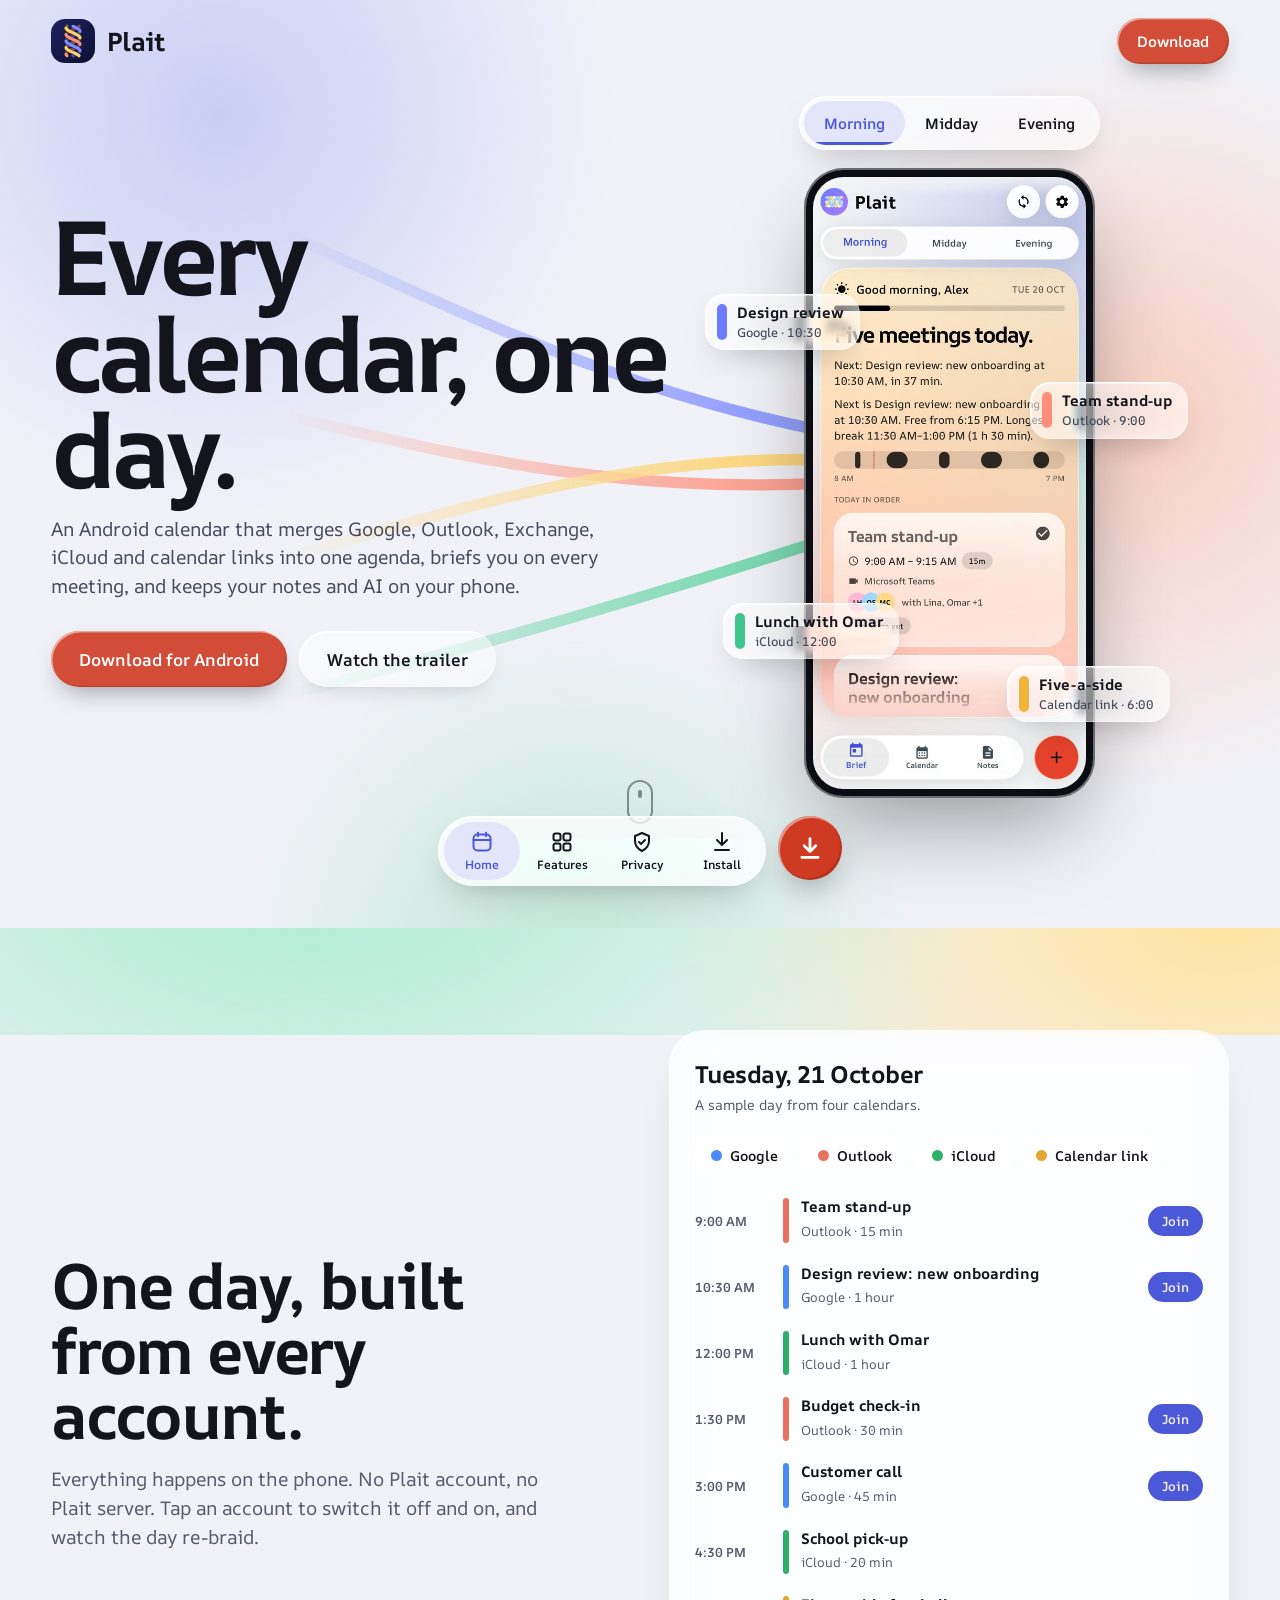
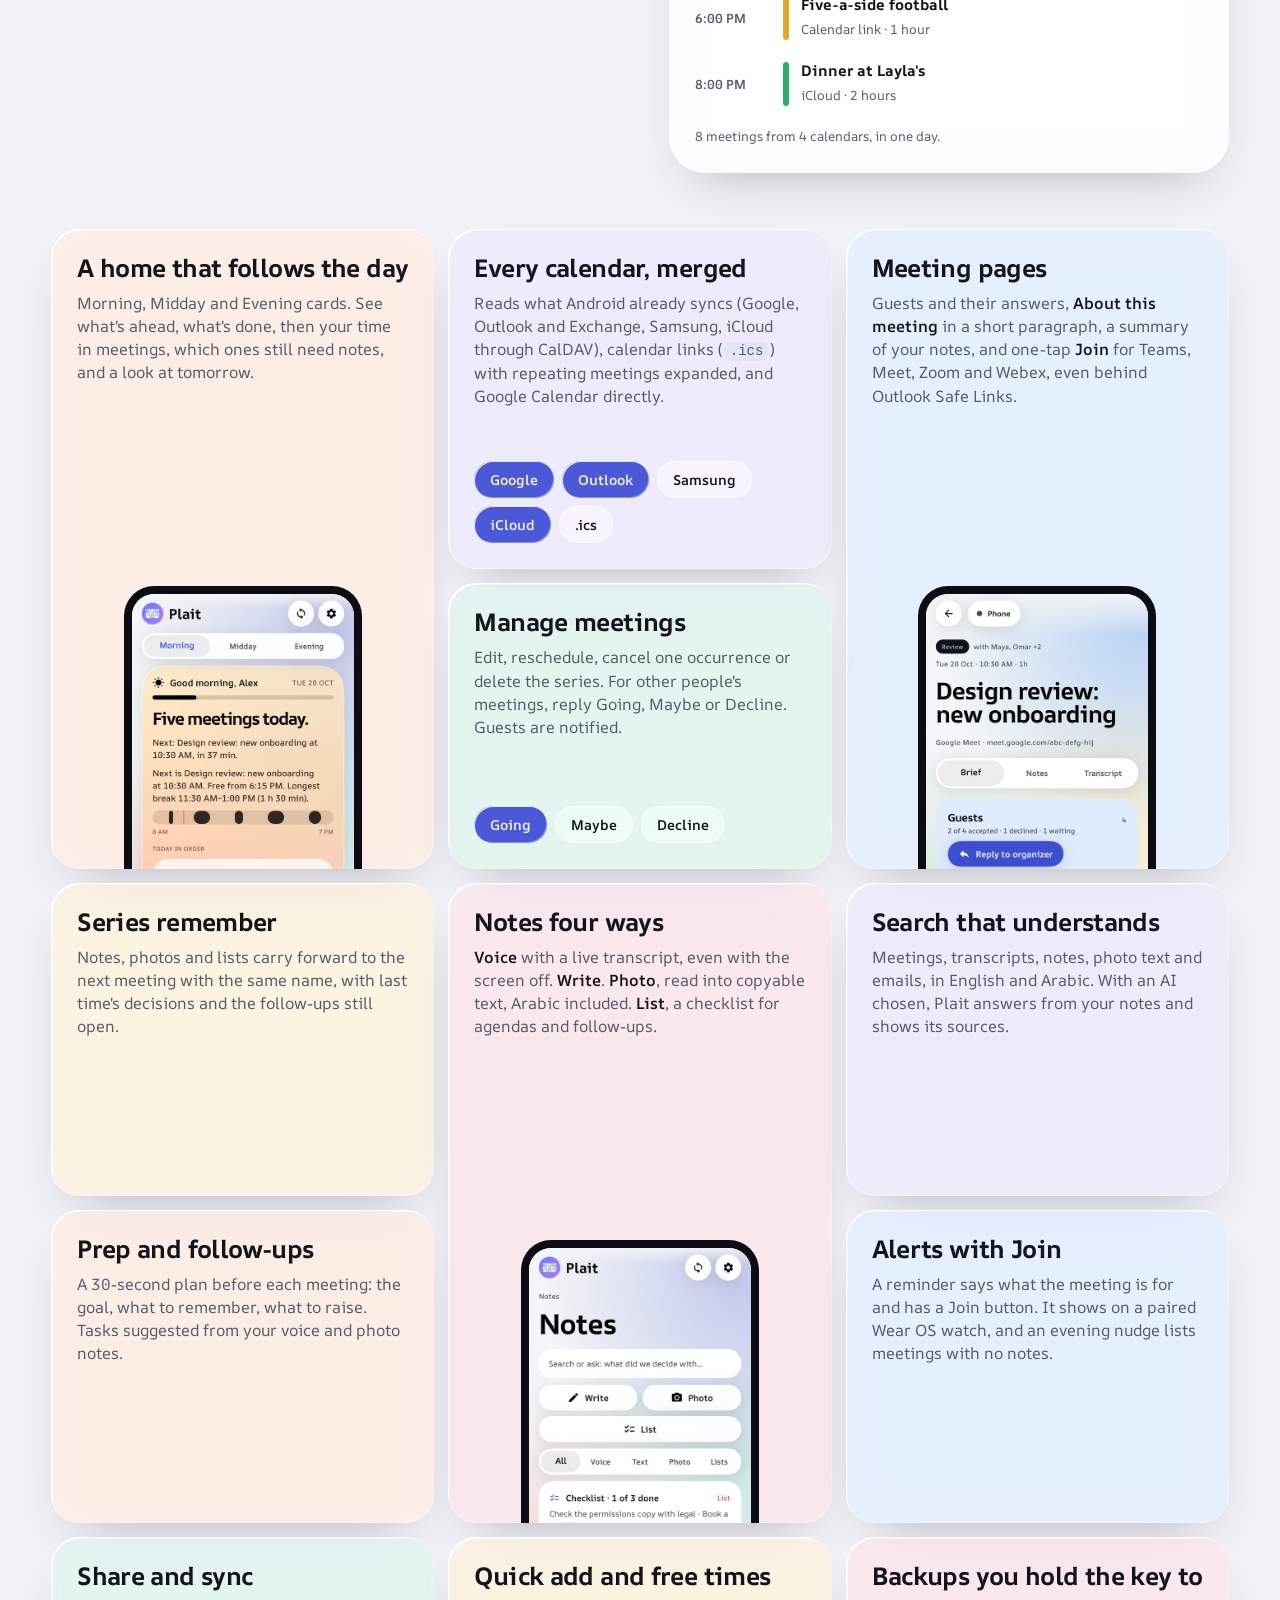
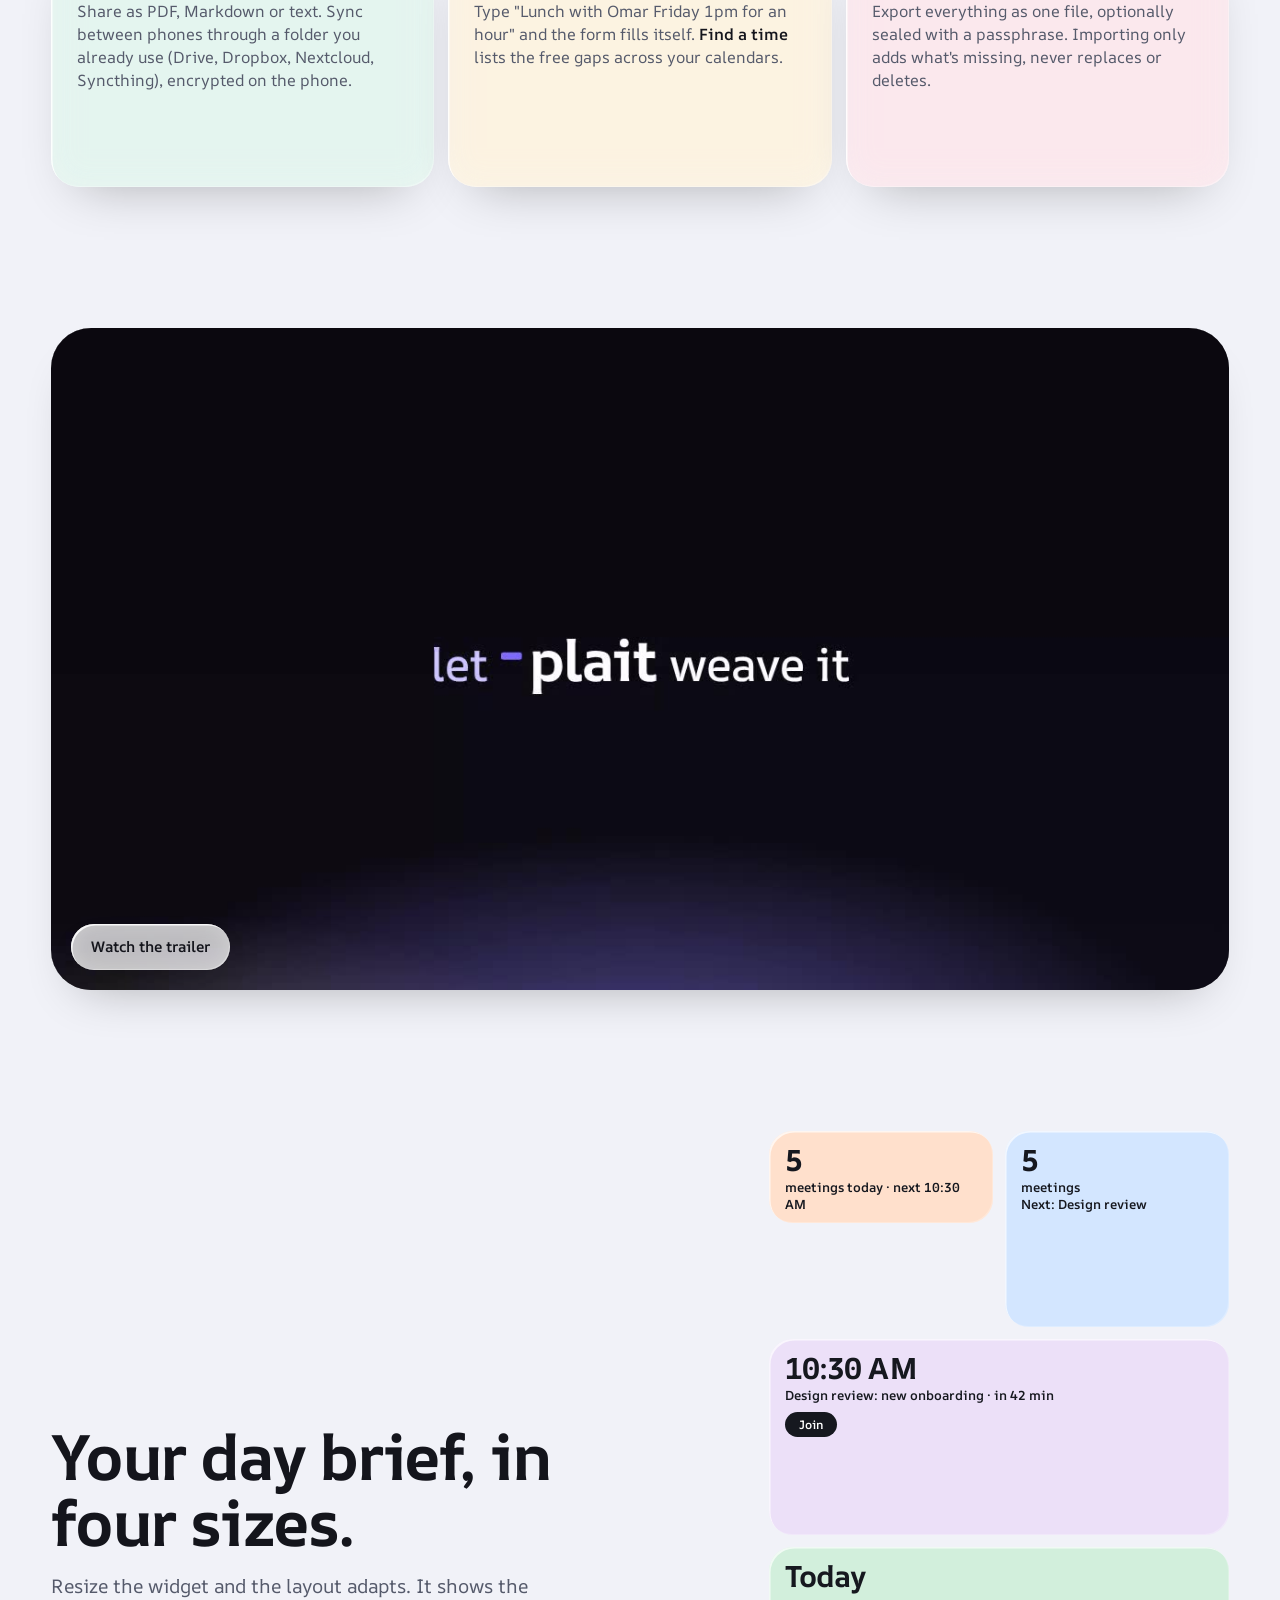
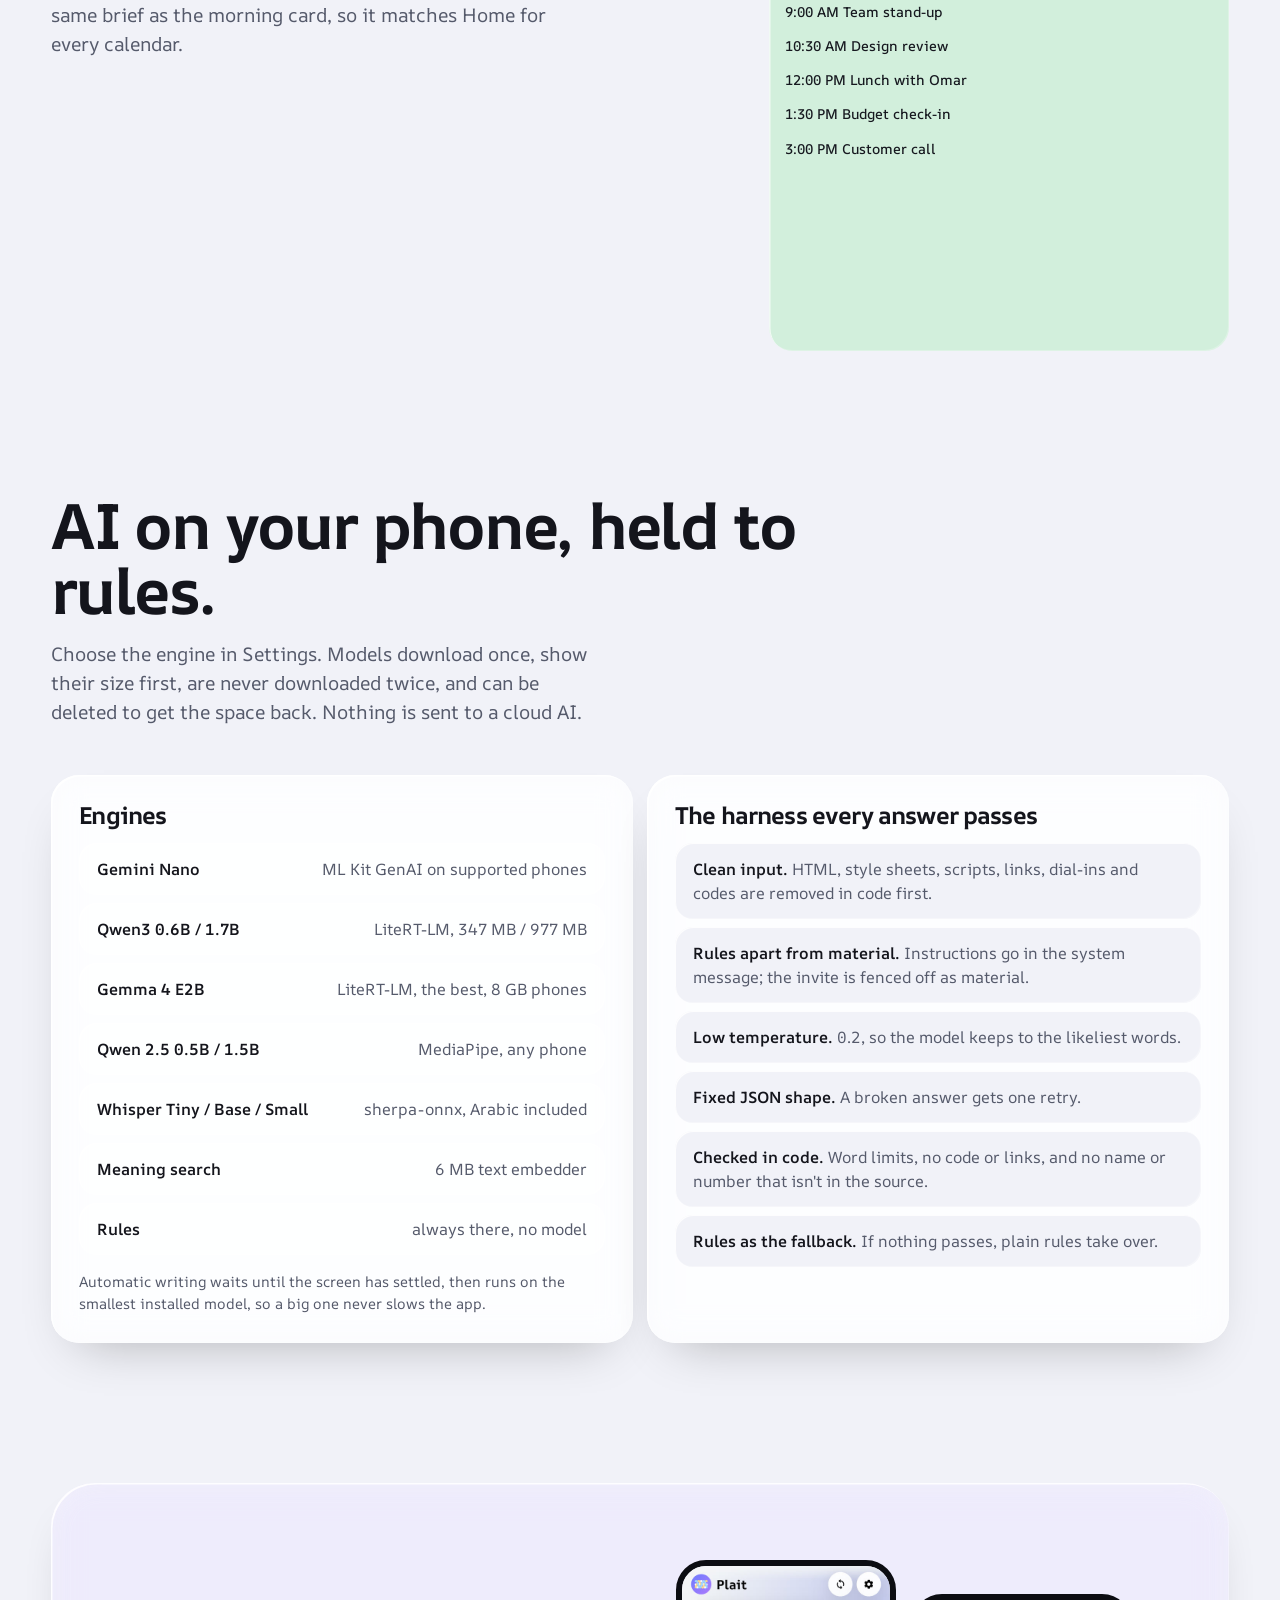
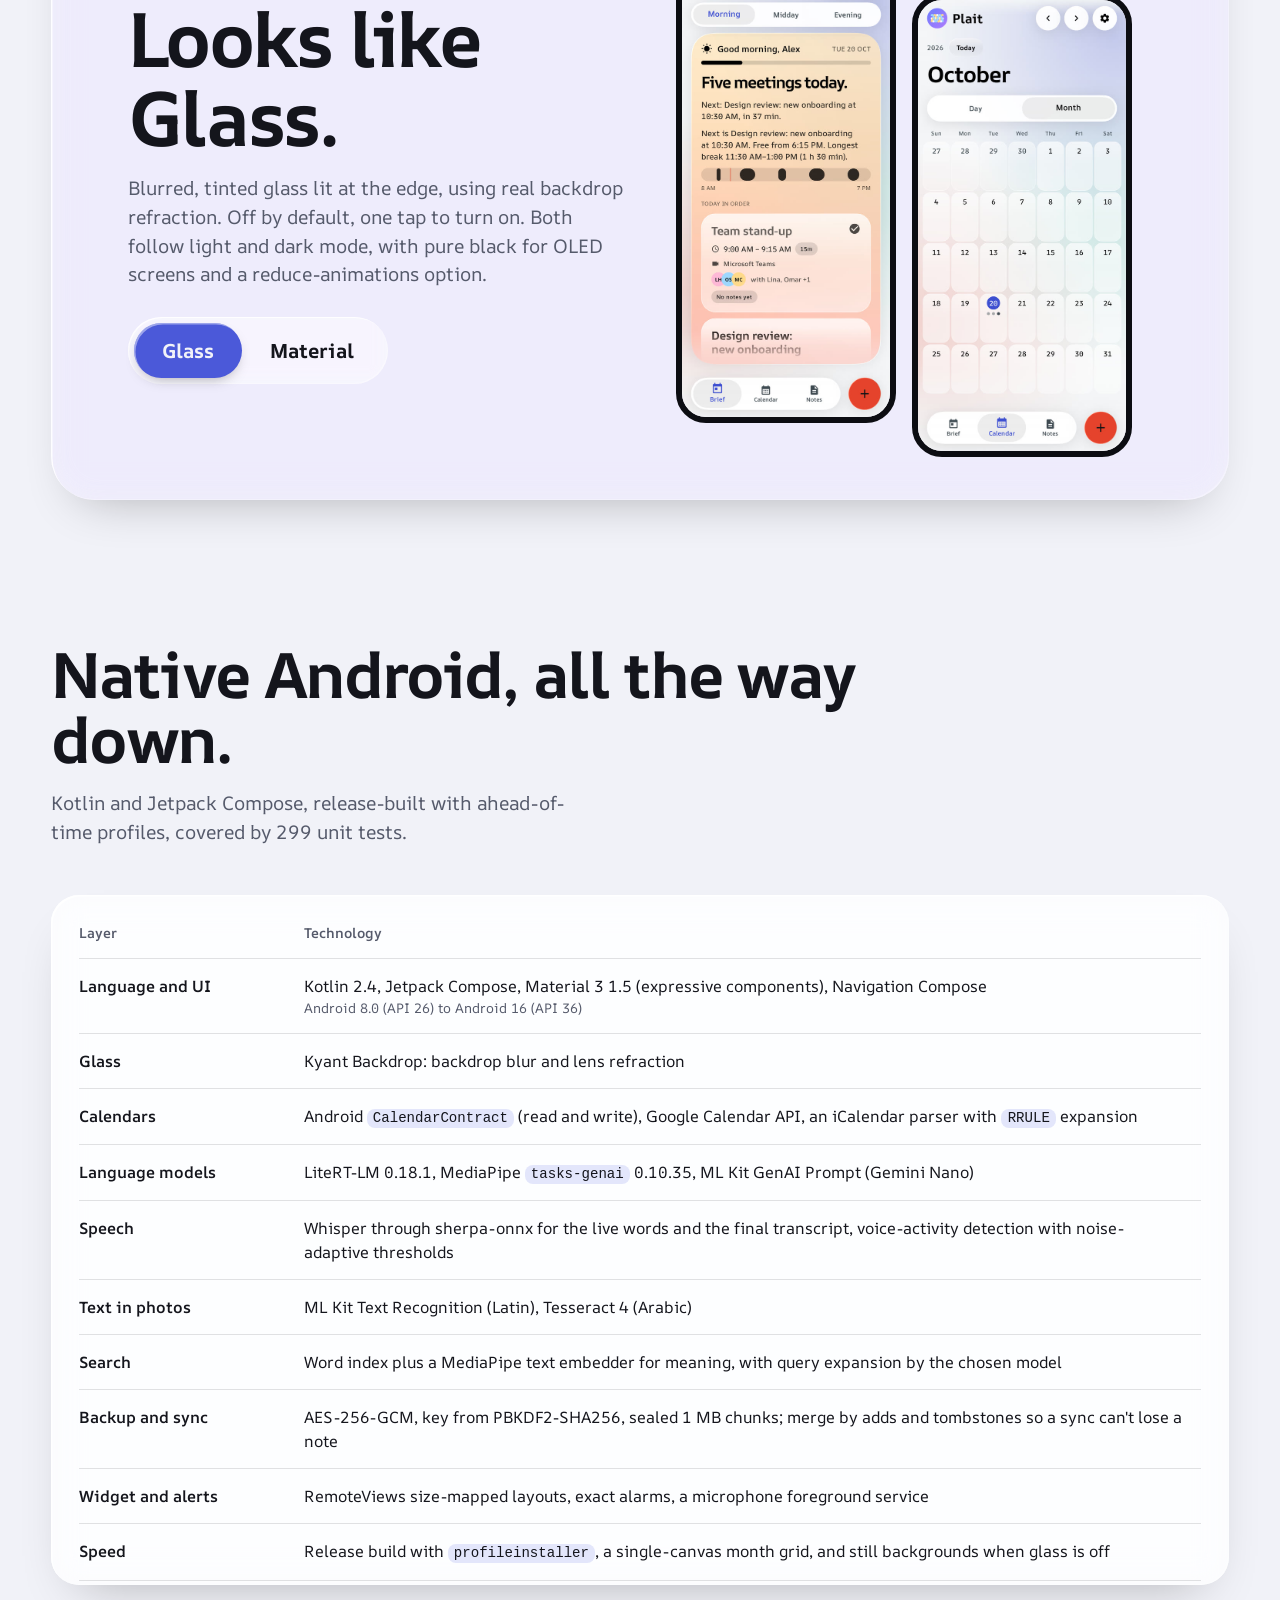
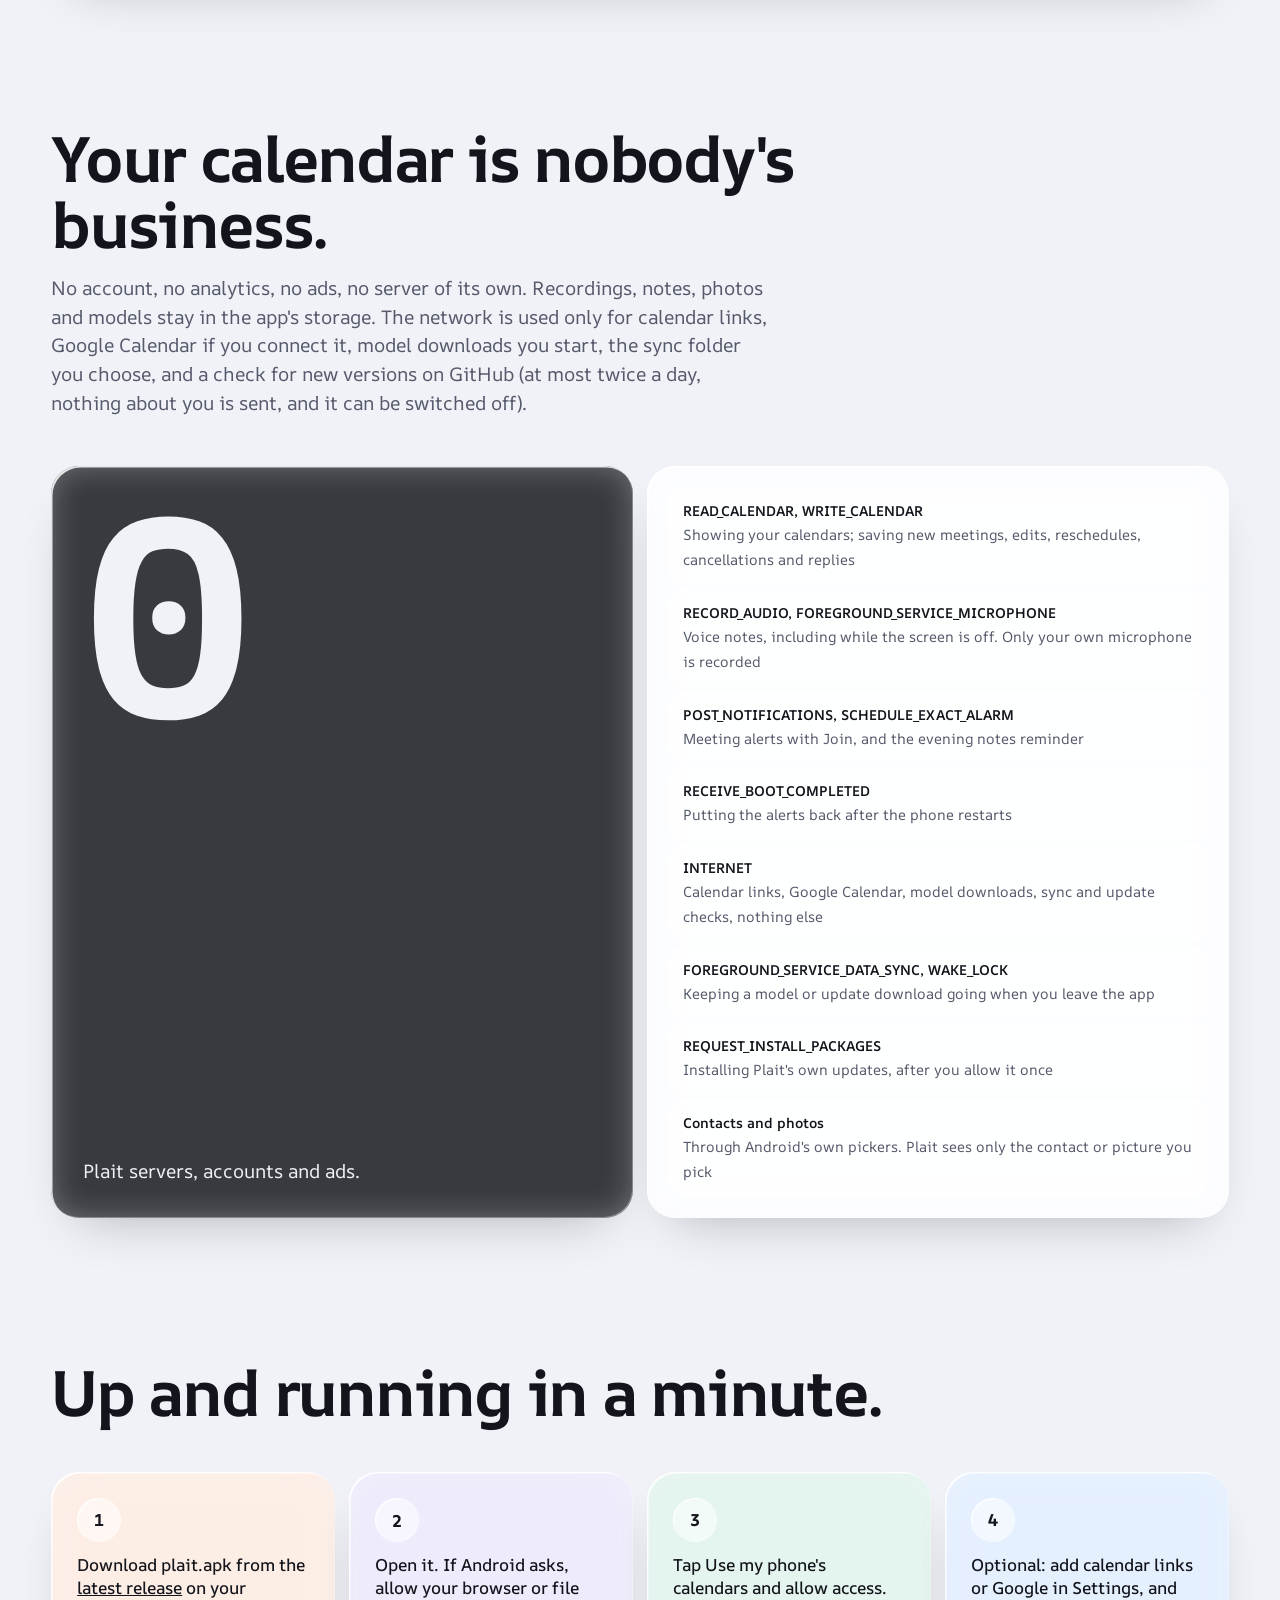
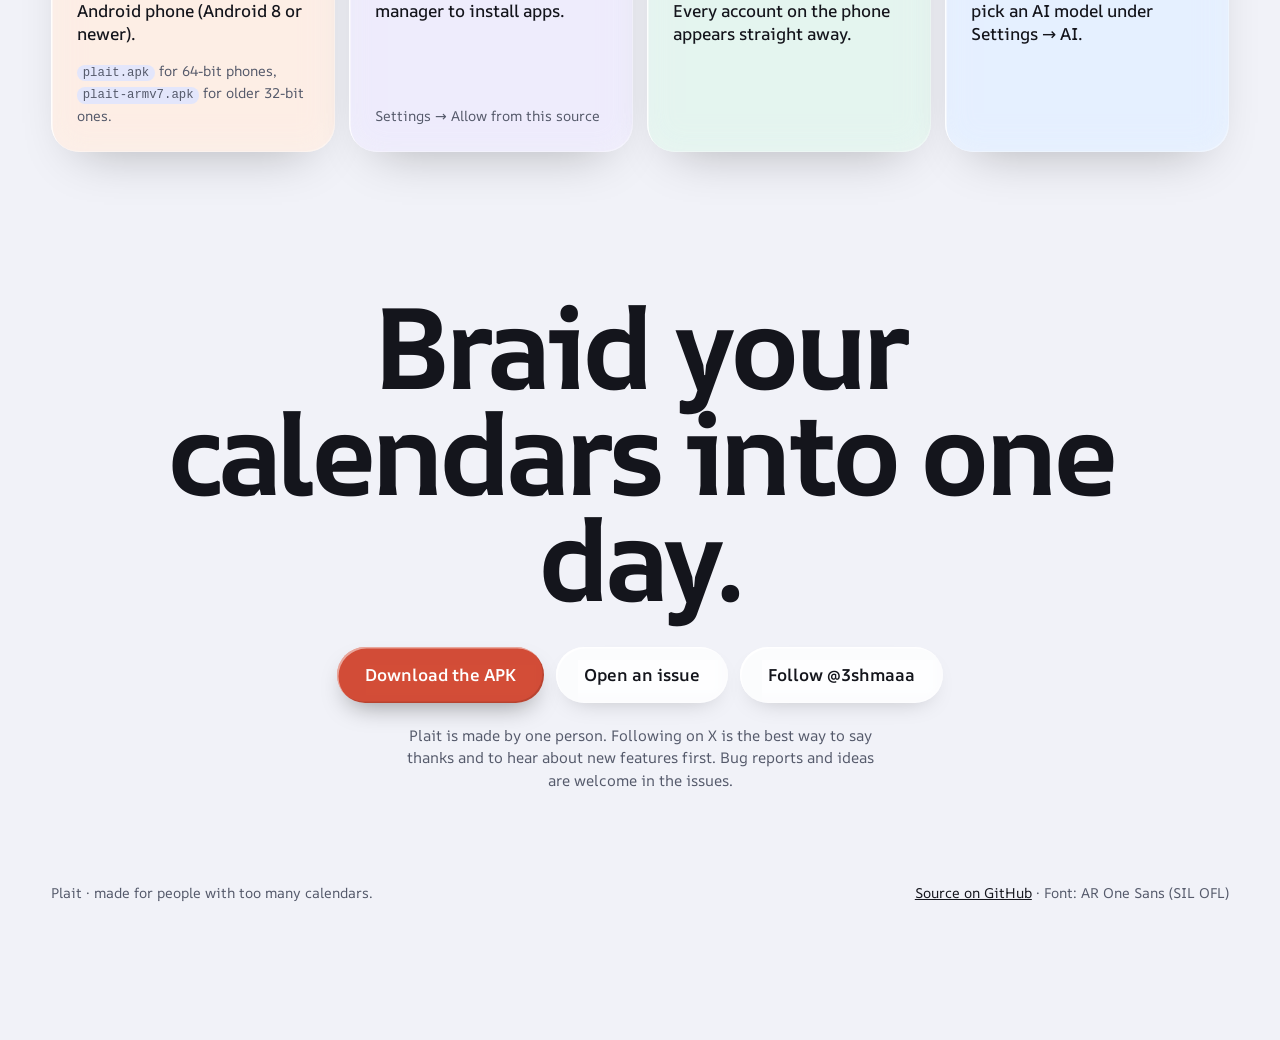
==== commit b80b6eaf: "Website: liquid glass across boxes, buttons and toggles Co-Authored-By: Claude Sonnet 5.5 <noreply@a" ====
--- a/docs/index.html
+++ b/docs/index.html
@@ -17,6 +17,7 @@
   --c1:#ffe3d3; --c2:#e6e0fa; --c3:#d5f0e3; --c4:#d6e7ff; --c5:#fdeccb; --c6:#fbd9e0;
   --b1:#c9cdf5; --b2:#f9cfc2; --b3:#bfe6d6;
   --glass:rgba(255,255,255,.72);
+  --inner:rgba(255,255,255,.5); --k1:#b9c1ff; --k2:#ffc2ae; --k3:#a9ecd0; --k4:#ffe3a0;
   --edge:rgba(255,255,255,.85); --edge2:rgba(255,255,255,.3); --gblur:blur(16px) saturate(1.7) brightness(1.04);
   --m:clamp(16px,4vw,56px); --r:28px;
   --f:"AR One Sans",system-ui,-apple-system,"Segoe UI",sans-serif;
@@ -24,7 +25,7 @@
 @media (prefers-color-scheme:dark){:root:not([data-theme="light"]){
   --bg:#0d0e13; --card:#181a22; --ink:#eef0f6; --muted:#bcc1d1; --indigo:#aab4ff; --indigo-soft:#2a2f55; --fab:#ff7a63; --fab-ink:#14151c;
   --c1:#3a2a26; --c2:#2c2845; --c3:#1f3329; --c4:#1f2f4a; --c5:#3a3220; --c6:#3d2630;
-  --b1:#2b3070; --b2:#5a2e26; --b3:#1d4a3a; --glass:rgba(24,26,34,.6); --edge:rgba(255,255,255,.28); --edge2:rgba(255,255,255,.08);
+  --b1:#2b3070; --b2:#5a2e26; --b3:#1d4a3a; --glass:rgba(24,26,34,.6); --inner:rgba(255,255,255,.07); --k1:#3a3f9a; --k2:#8a3d2e; --k3:#1f6b52; --k4:#6b5a1f; --edge:rgba(255,255,255,.28); --edge2:rgba(255,255,255,.08);
 }}
 *{box-sizing:border-box;margin:0;padding:0}
 html{scroll-behavior:smooth;scroll-padding-top:24px}
@@ -208,6 +209,28 @@
 .agenda,.panel,.perm{position:relative}
 .fabbtn{box-shadow:inset 2px 2px 0 rgba(255,255,255,.45),inset -2px -2px 0 rgba(0,0,0,.12),0 16px 32px -10px rgba(0,0,0,.35)}
 .btn.soft{-webkit-backdrop-filter:var(--gblur);backdrop-filter:var(--gblur);box-shadow:inset 1.5px 1.5px 0 var(--edge),inset -1px -1px 0 var(--edge2)}
+
+
+/* ---------- glass everywhere: boxes, buttons, toggles ---------- */
+body::before{content:"";position:fixed;inset:-15%;z-index:-1;pointer-events:none;background:radial-gradient(40% 35% at 12% 18%,var(--k1),transparent),radial-gradient(38% 34% at 88% 30%,var(--k2),transparent),radial-gradient(42% 36% at 30% 85%,var(--k3),transparent),radial-gradient(34% 30% at 85% 90%,var(--k4),transparent);animation:bgdrift 26s ease-in-out infinite alternate}
+@keyframes bgdrift{to{transform:translate(4%,3%) scale(1.07) rotate(2deg)}}
+.t1{background:color-mix(in srgb,var(--c1) 58%,transparent)}.t2{background:color-mix(in srgb,var(--c2) 58%,transparent)}.t3{background:color-mix(in srgb,var(--c3) 58%,transparent)}
+.t4{background:color-mix(in srgb,var(--c4) 58%,transparent)}.t5{background:color-mix(in srgb,var(--c5) 58%,transparent)}.t6{background:color-mix(in srgb,var(--c6) 58%,transparent)}
+.card,.panel,.agenda,.perm,.tbl{background:color-mix(in srgb,var(--card) 56%,transparent)}
+.looks{background:color-mix(in srgb,var(--c2) 58%,transparent)}.looks.material{background:rgba(45,58,140,.72)}
+.zero{background:color-mix(in srgb,var(--ink) 84%,transparent)}
+.tile,.panel,.agenda,.perm,.tbl,.step,.looks,.zero,.film{
+  -webkit-backdrop-filter:var(--gblur);backdrop-filter:var(--gblur);
+  box-shadow:inset 1.5px 1.5px 0 var(--edge),inset -1px -1px 0 var(--edge2),inset 0 0 30px var(--edge2),0 24px 50px -28px rgba(0,0,0,.3)}
+.eng,.harness li,.perm div,.step .n,.pill,.acc,.toggle{background:var(--inner);box-shadow:inset 1px 1px 0 var(--edge),inset -1px -1px 0 var(--edge2)}
+.pill.sel{background:var(--indigo)}.acc[aria-pressed="false"]{background:transparent;box-shadow:none}
+.acc,.pill,.toggle,.btn{-webkit-backdrop-filter:var(--gblur);backdrop-filter:var(--gblur)}
+.btn{background:color-mix(in srgb,var(--ink) 80%,transparent);box-shadow:inset 1.5px 1.5px 0 rgba(255,255,255,.35),inset -1px -1px 0 rgba(255,255,255,.1),0 10px 24px -12px rgba(0,0,0,.4)}
+.btn.fab{background:color-mix(in srgb,var(--fab) 90%,transparent);box-shadow:inset 1.5px 1.5px 0 rgba(255,255,255,.5),inset -1.5px -1.5px 0 rgba(0,0,0,.12),0 12px 26px -10px rgba(0,0,0,.4)}
+.btn.soft{background:var(--glass);box-shadow:inset 1.5px 1.5px 0 var(--edge),inset -1px -1px 0 var(--edge2),0 10px 24px -14px rgba(0,0,0,.25)}
+.wd{box-shadow:inset 1.5px 1.5px 0 rgba(255,255,255,.7),inset -1px -1px 0 rgba(255,255,255,.25)}
+.toggle button[aria-pressed="true"]{box-shadow:inset 1.5px 1.5px 0 rgba(255,255,255,.45),0 6px 14px -6px rgba(0,0,0,.35)}
+.lens .btn,.lens .acc,.lens .pill,.lens .toggle{-webkit-backdrop-filter:blur(5px) url(#lens) saturate(1.7) brightness(1.04);backdrop-filter:blur(5px) url(#lens) saturate(1.7) brightness(1.04)}
 
 /* ---------- app dock ---------- */
 .dockwrap{position:fixed;z-index:50;left:0;right:0;bottom:max(14px,env(safe-area-inset-bottom));display:flex;justify-content:center;gap:12px;padding:0 14px;pointer-events:none}
@@ -465,8 +488,8 @@
   <p class="big" data-rise>Braid your calendars into one day.</p>
   <div class="row2" data-rise style="--i:1">
     <a class="btn fab" id="dl2" href="../../releases/latest/download/plait.apk">Download the APK</a>
-    <a class="btn soft" id="iss" href="../../issues" style="background:var(--card)">Open an issue</a>
-    <a class="btn soft" href="https://x.com/3shmaaa" style="background:var(--card)">Follow @3shmaaa</a>
+    <a class="btn soft" id="iss" href="../../issues">Open an issue</a>
+    <a class="btn soft" href="https://x.com/3shmaaa">Follow @3shmaaa</a>
   </div>
   <p class="small" data-rise>Plait is made by one person. Following on X is the best way to say thanks and to hear about new features first. Bug reports and ideas are welcome in the issues.</p>
 </section>
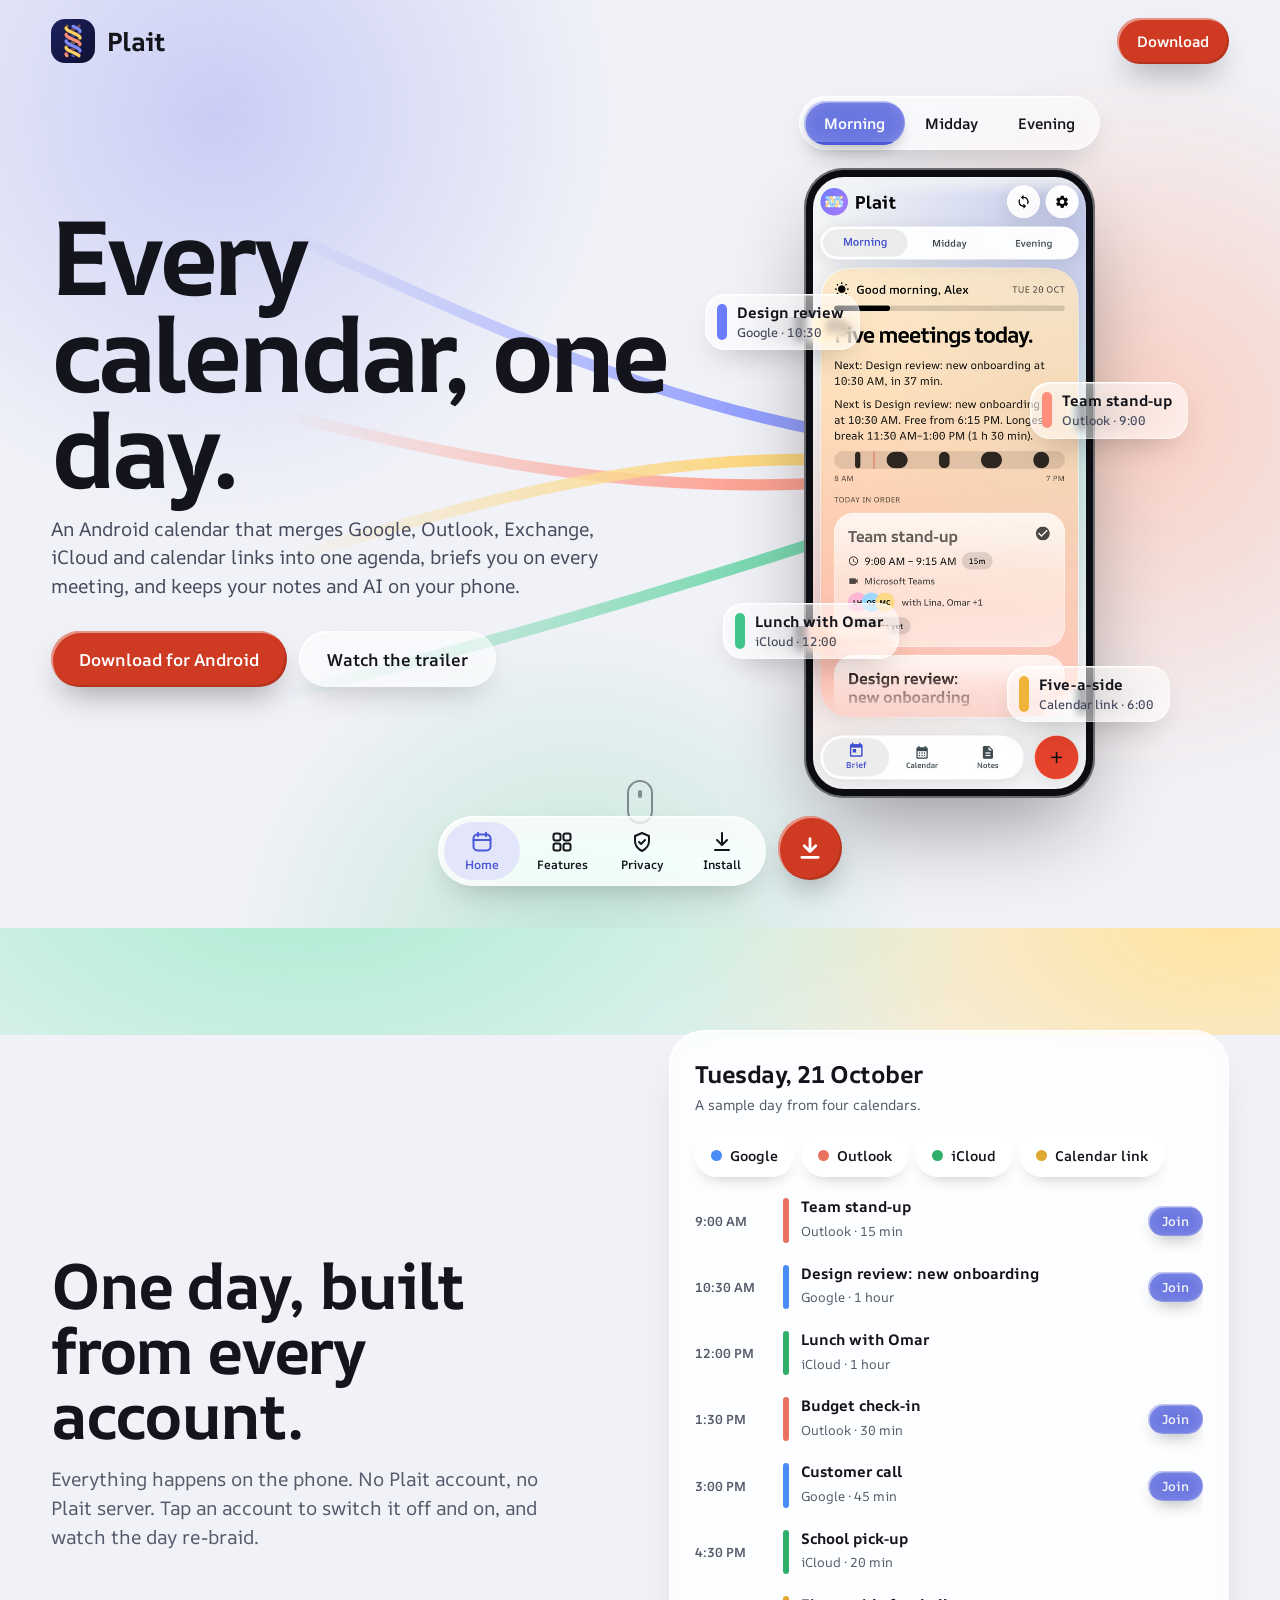
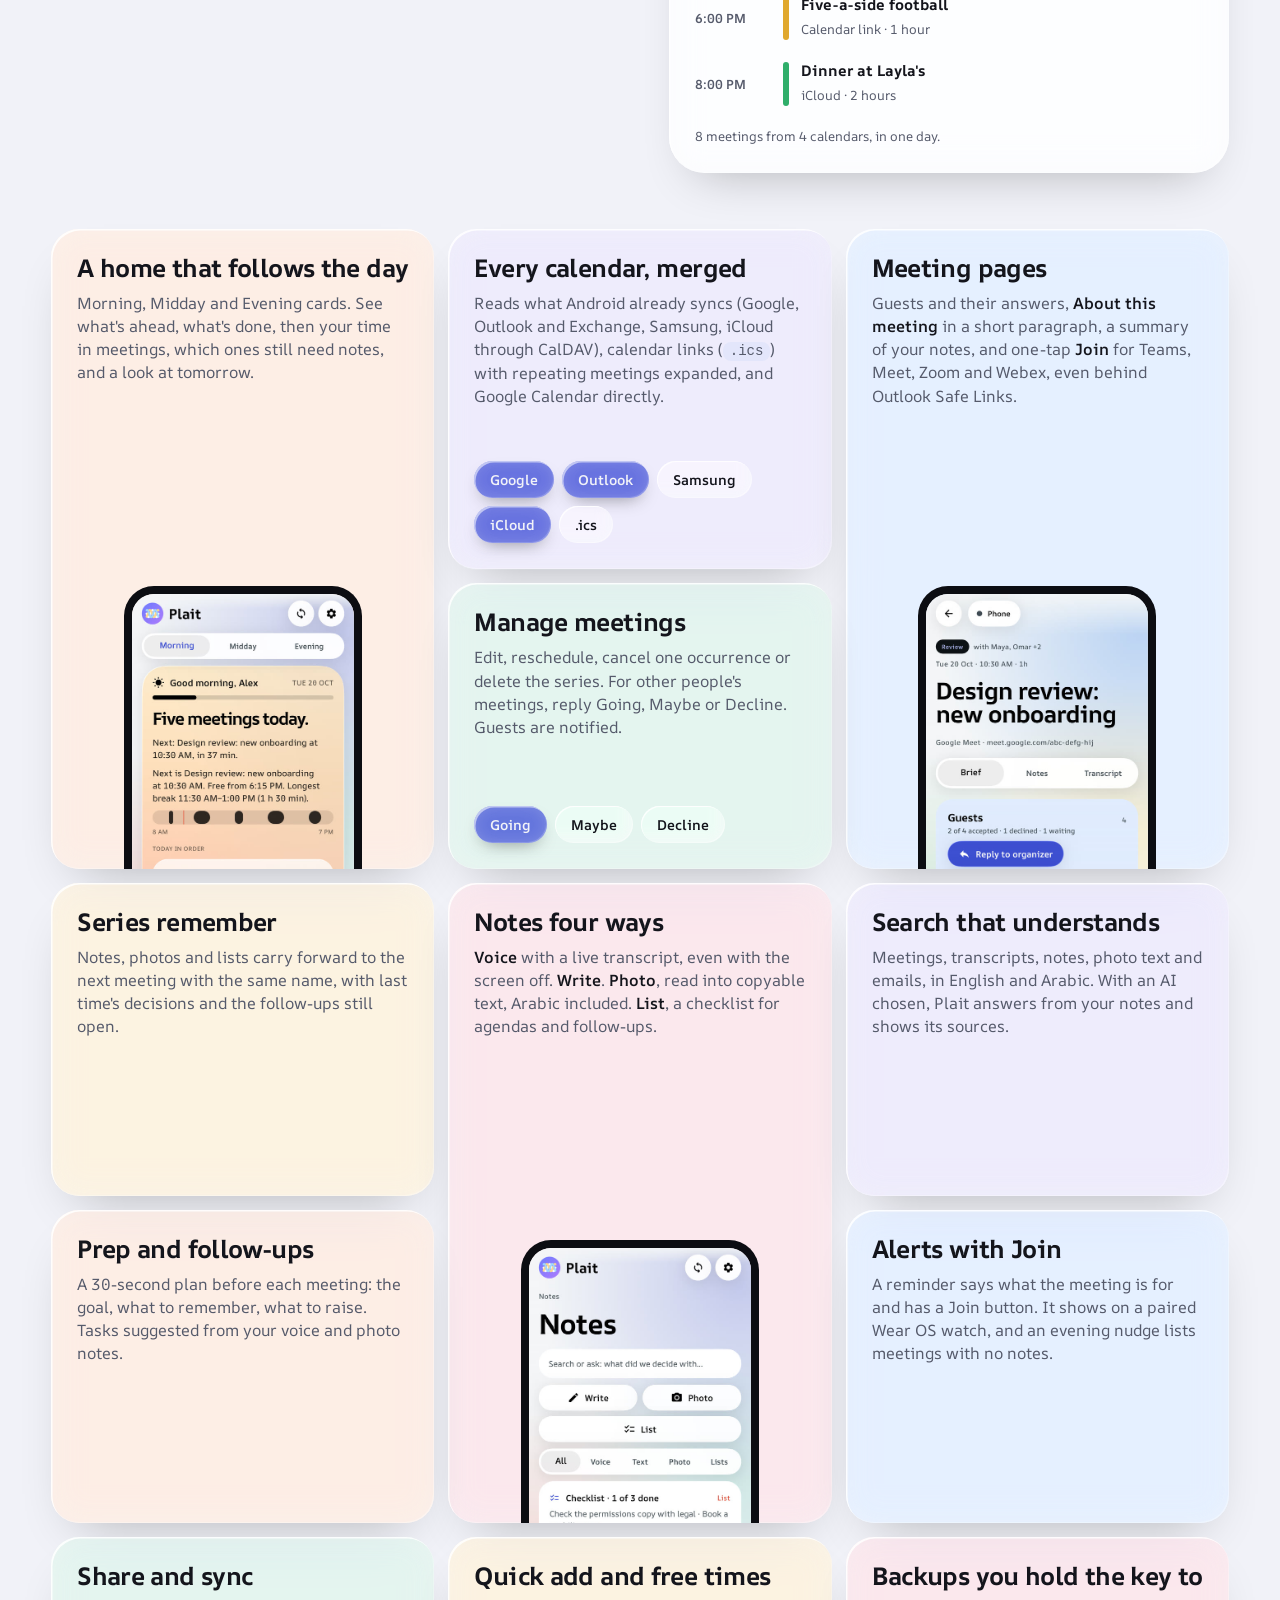
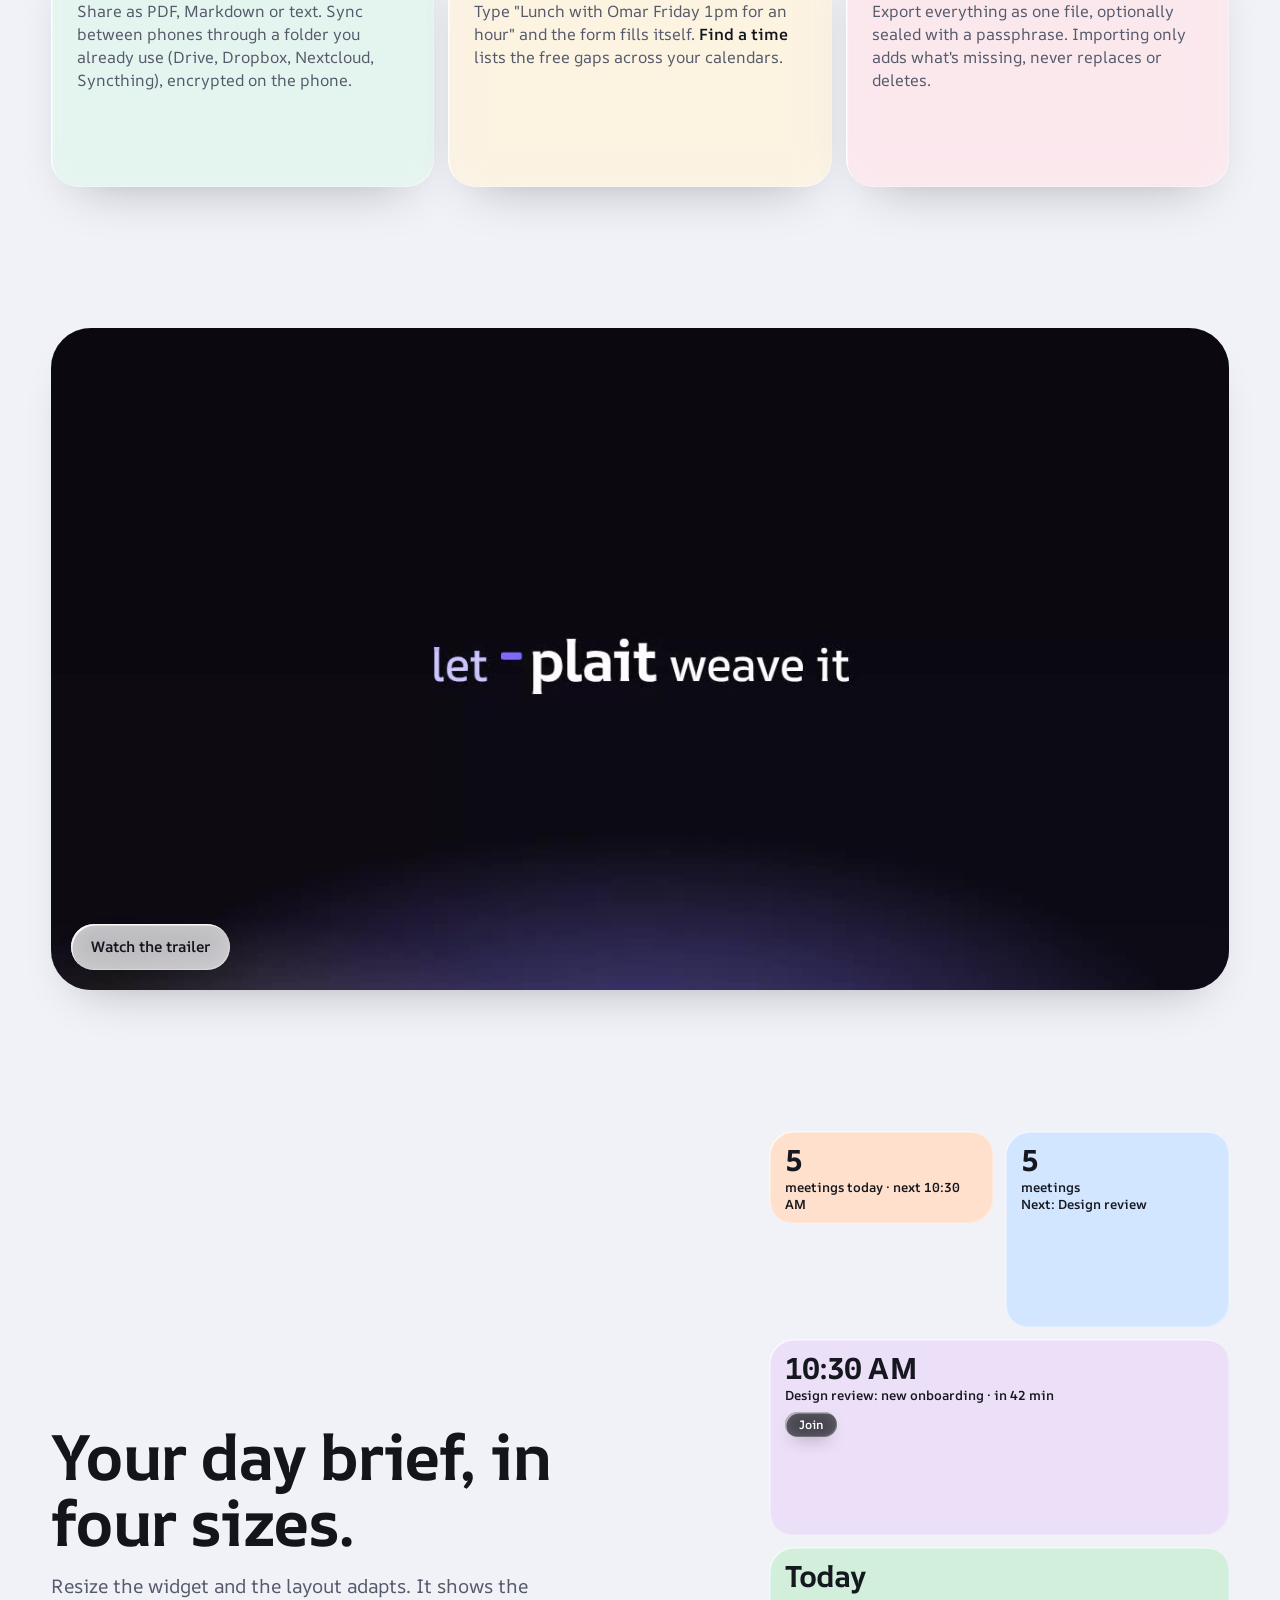
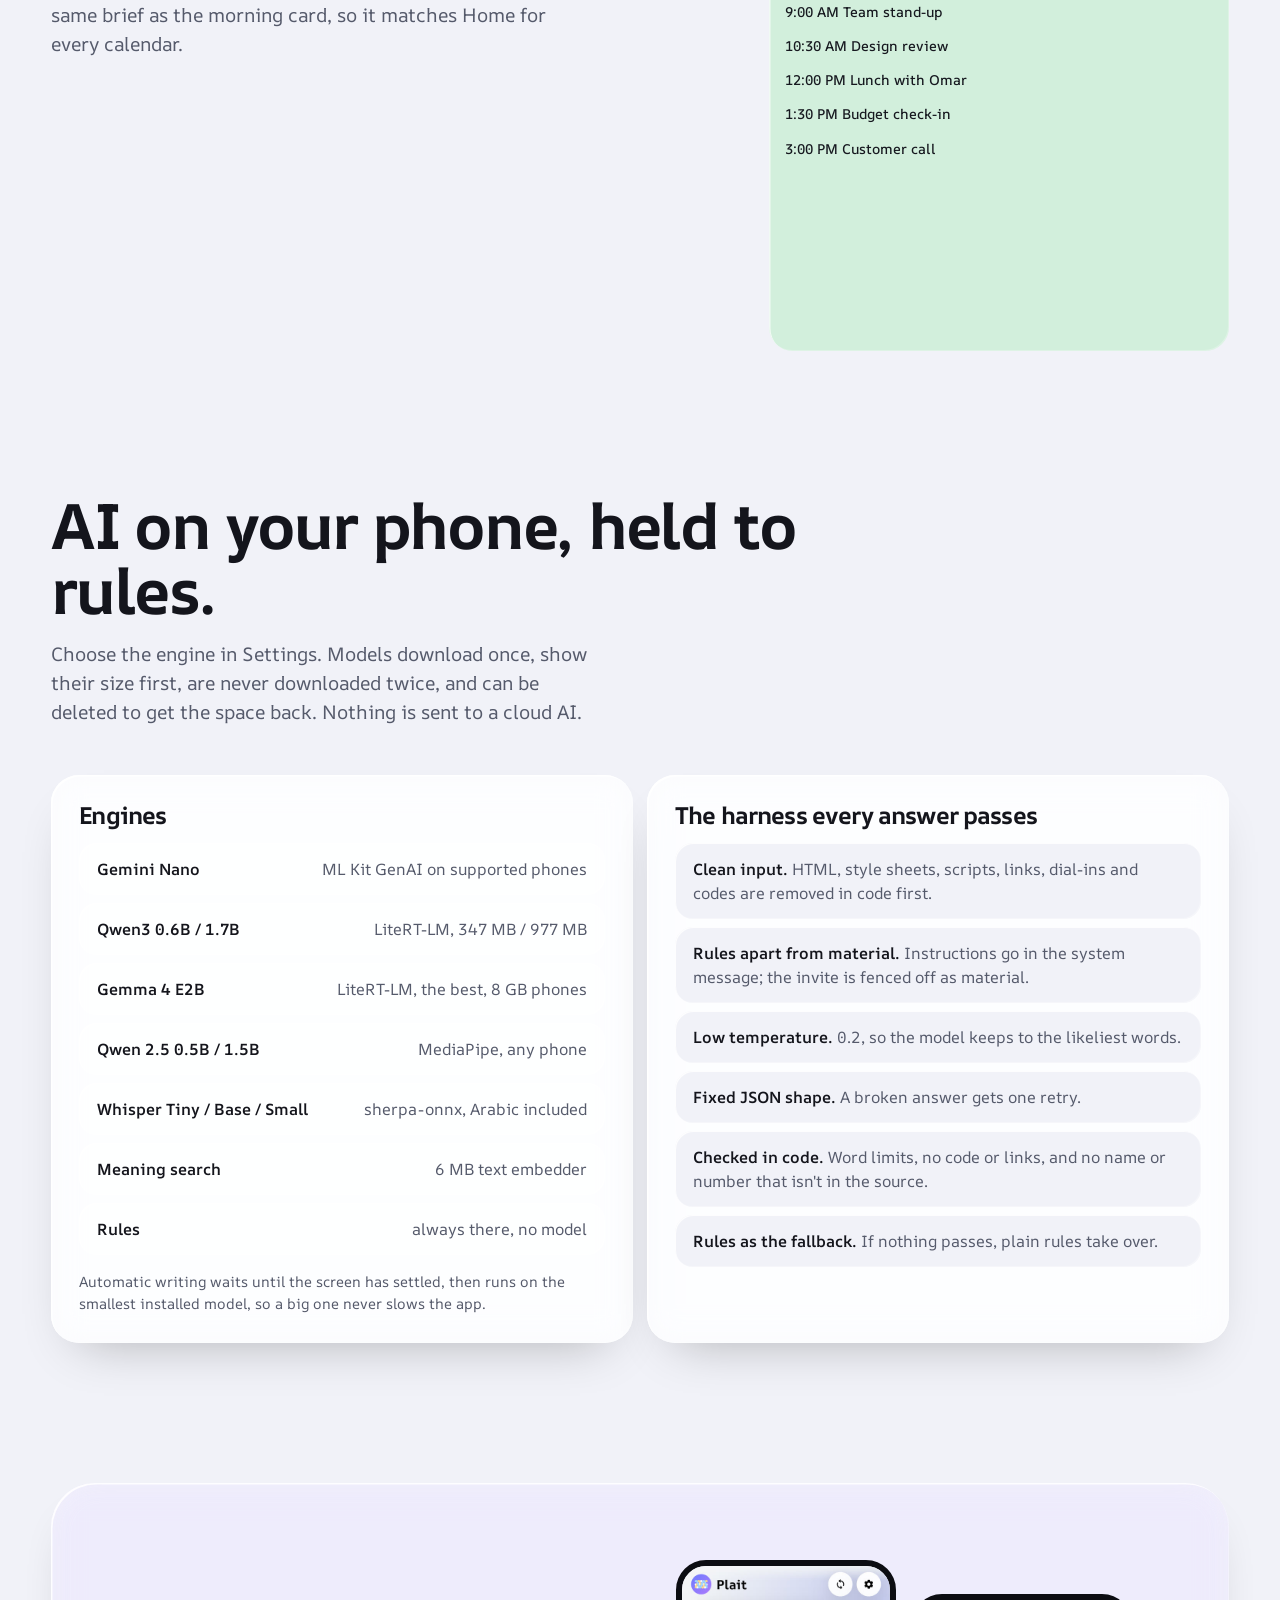
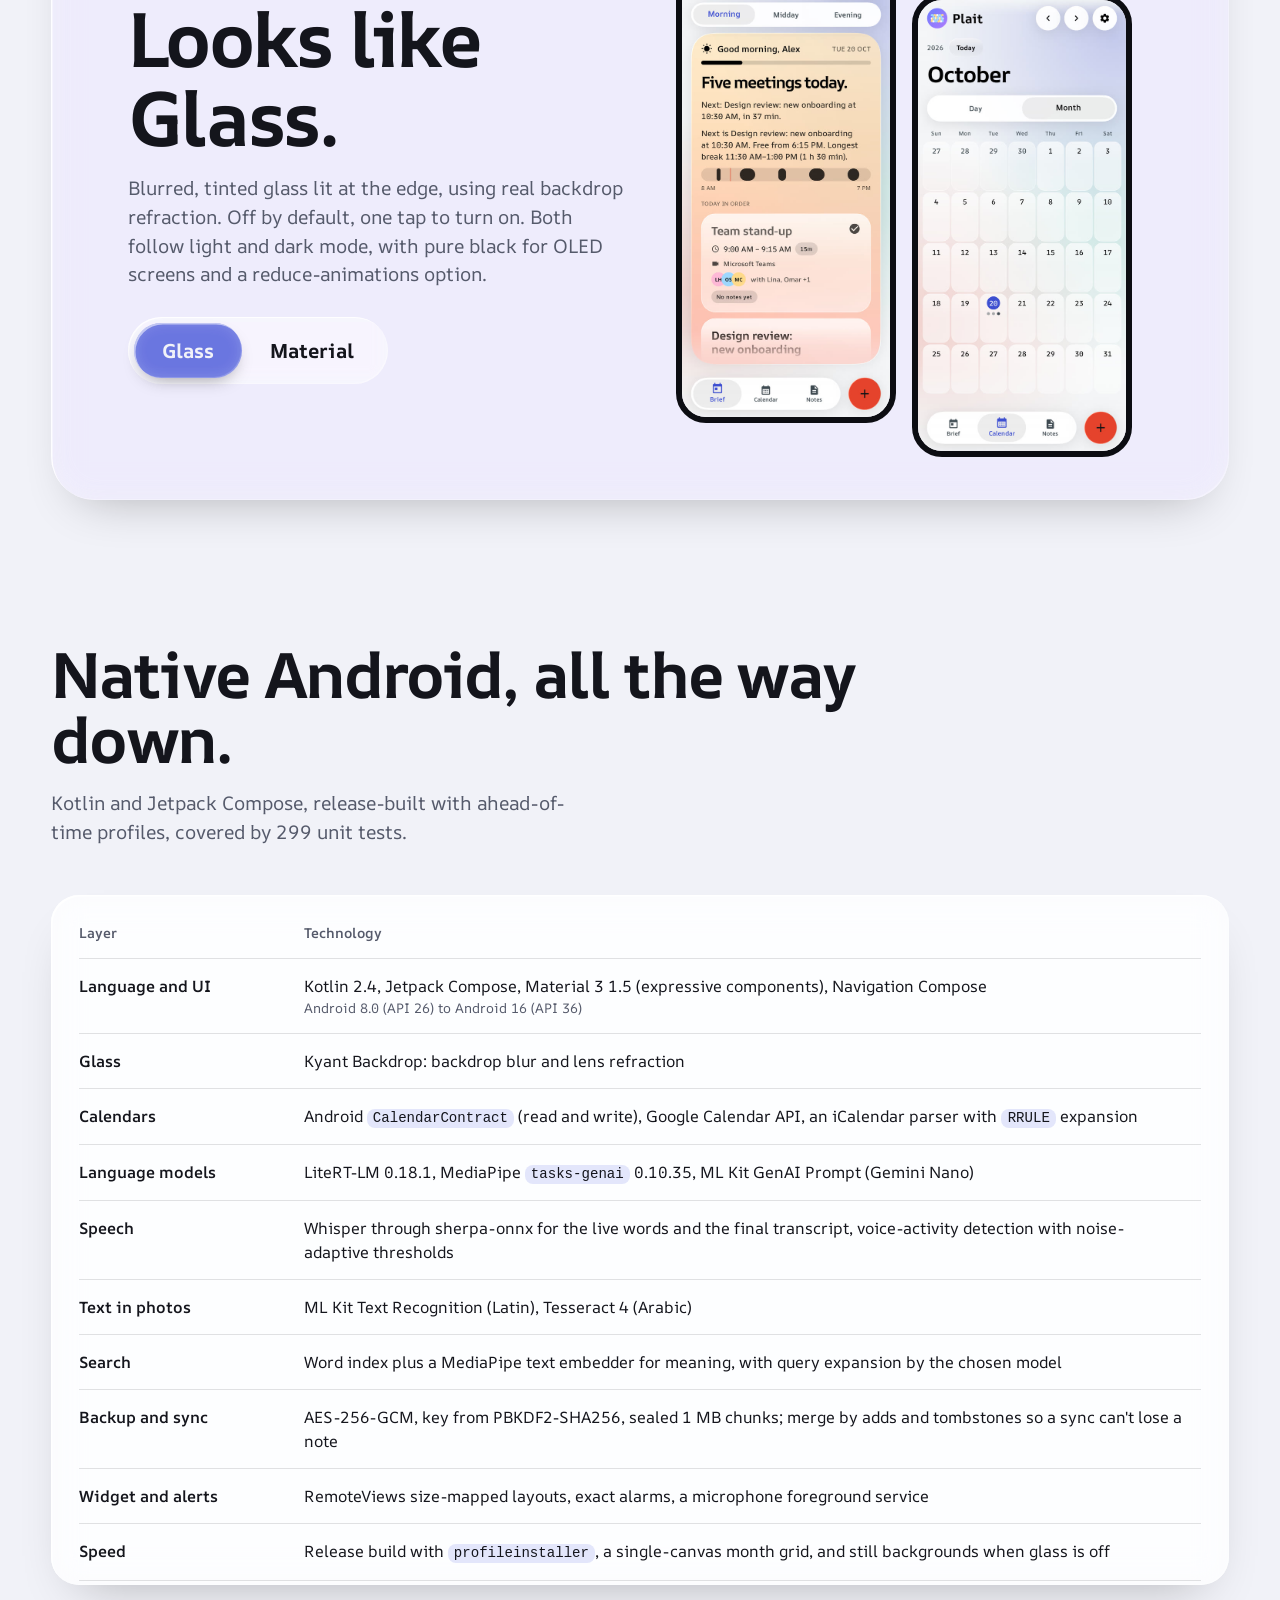
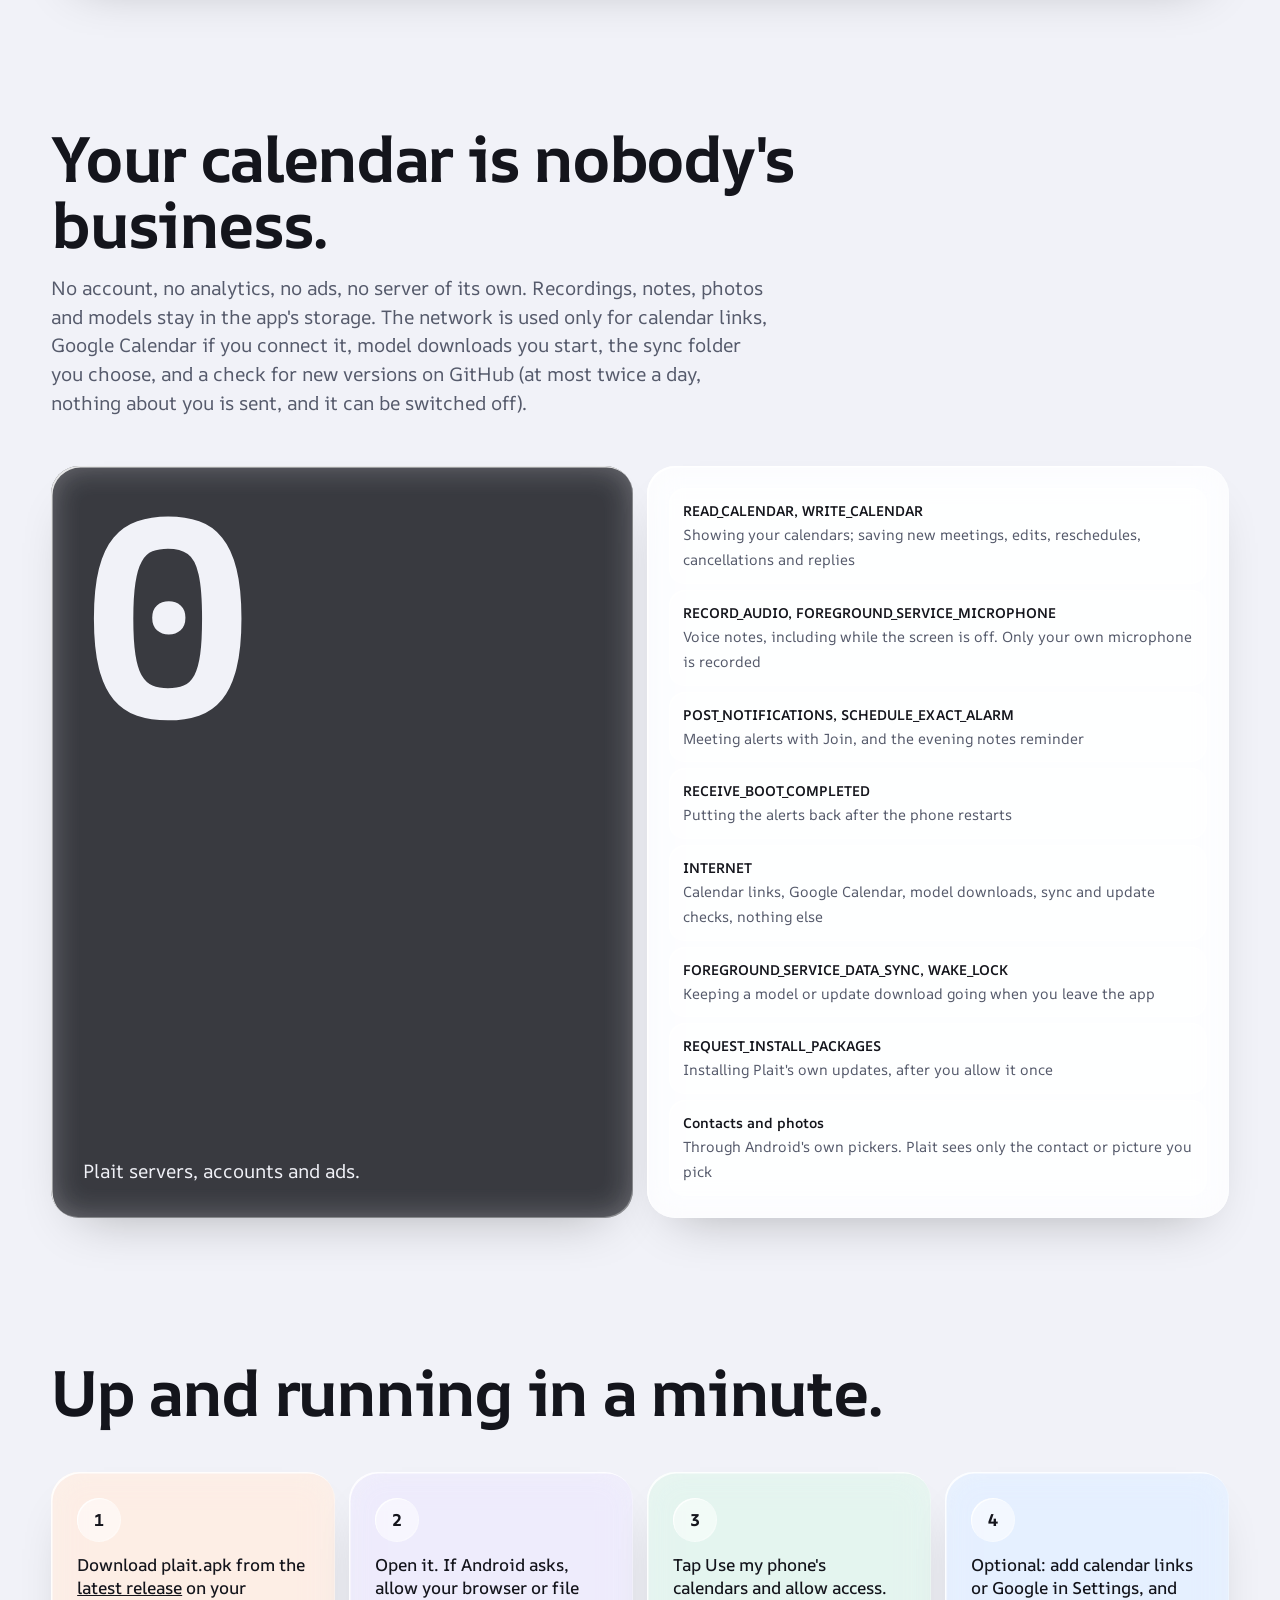
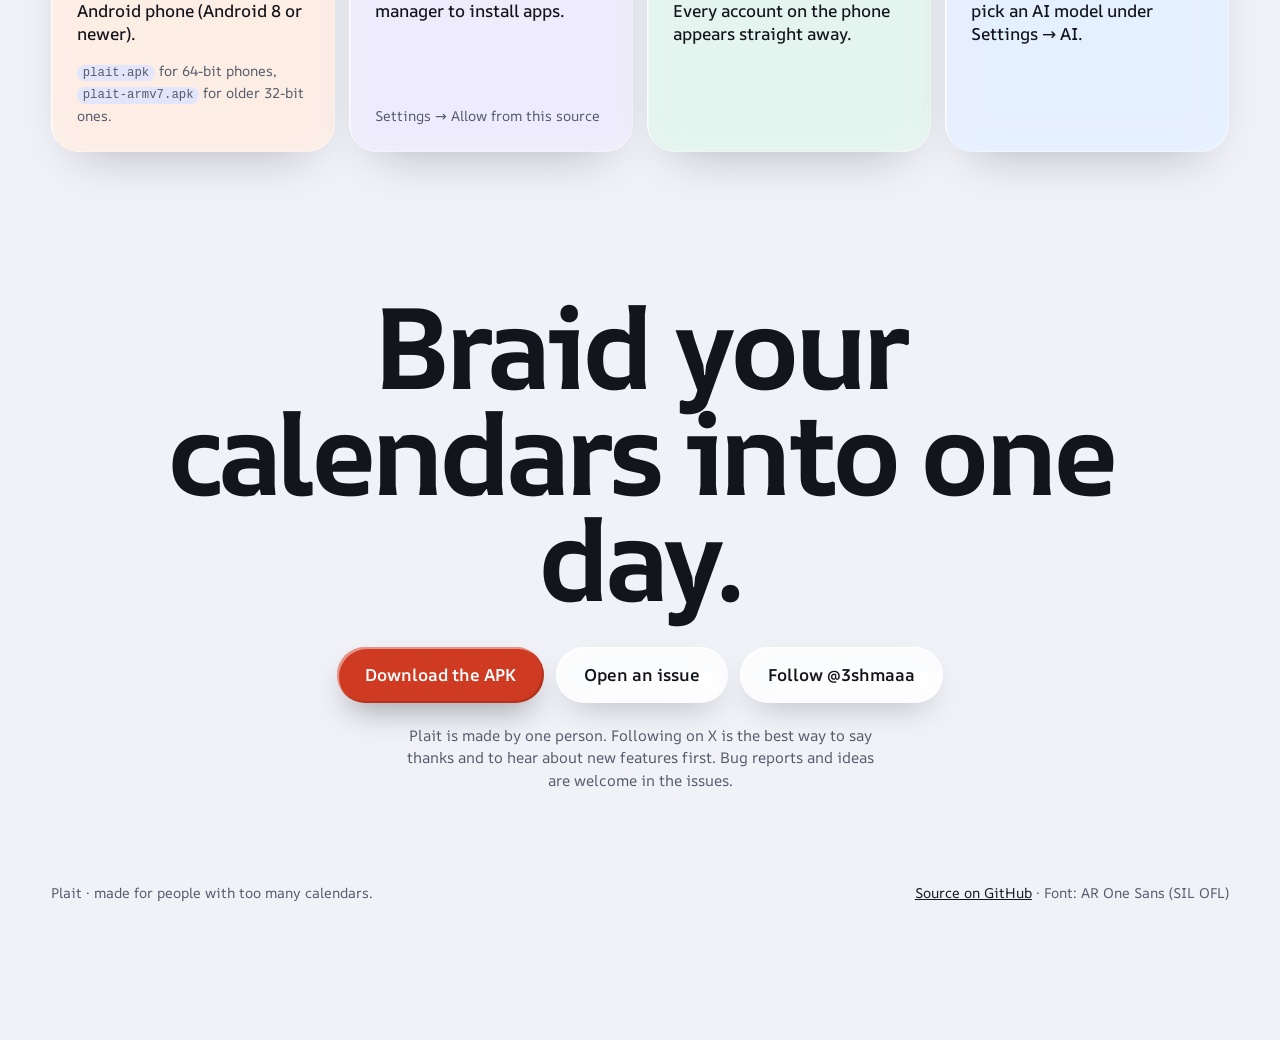
==== commit 2f39b453: "Website: dock-style liquid glass on every button Co-Authored-By: Claude Sonnet 5.5 <noreply@anthropi" ====
--- a/docs/index.html
+++ b/docs/index.html
@@ -231,6 +231,23 @@
 .wd{box-shadow:inset 1.5px 1.5px 0 rgba(255,255,255,.7),inset -1px -1px 0 rgba(255,255,255,.25)}
 .toggle button[aria-pressed="true"]{box-shadow:inset 1.5px 1.5px 0 rgba(255,255,255,.45),0 6px 14px -6px rgba(0,0,0,.35)}
 .lens .btn,.lens .acc,.lens .pill,.lens .toggle{-webkit-backdrop-filter:blur(5px) url(#lens) saturate(1.7) brightness(1.04);backdrop-filter:blur(5px) url(#lens) saturate(1.7) brightness(1.04)}
+
+
+/* ---------- every button gets the dock / download-arrow treatment ---------- */
+.btn.fab{background:var(--fab);box-shadow:inset 2px 2px 0 rgba(255,255,255,.45),inset -2px -2px 0 rgba(0,0,0,.12),0 16px 32px -10px rgba(0,0,0,.35);-webkit-backdrop-filter:none;backdrop-filter:none}
+.btn.soft{background:var(--glass);color:var(--ink);box-shadow:inset 1.5px 1.5px 0 var(--edge),inset -1px -1px 0 var(--edge2),inset 0 0 22px var(--edge2),0 14px 34px -14px rgba(0,0,0,.28)}
+.row .join,.wd .jn,.pill.sel,.toggle button[aria-pressed="true"],.looks.material .toggle button[aria-pressed="true"],.seg button[aria-pressed="true"]{
+  background:color-mix(in srgb,var(--indigo) 82%,transparent);color:var(--bg);
+  -webkit-backdrop-filter:var(--gblur);backdrop-filter:var(--gblur);
+  box-shadow:inset 1.5px 1.5px 0 rgba(255,255,255,.55),inset -1px -1px 0 rgba(255,255,255,.18),inset 0 0 14px rgba(255,255,255,.18),0 8px 18px -8px rgba(0,0,0,.4)}
+.seg button[aria-pressed="true"]{color:#fff}
+.welcome[data-mode="2"] .seg button[aria-pressed="true"]{color:#0d0e13}
+.looks.material .toggle button[aria-pressed="true"]{background:rgba(255,255,255,.88);color:#2d3a8c}
+.wd .jn{background:rgba(22,24,31,.78);color:#fff}
+.acc,.pill,.toggle button,.seg button{transition:transform .2s,background .3s,box-shadow .3s}
+.acc:hover,.pill:hover,.btn.soft:hover{transform:translateY(-1px)}
+.acc[aria-pressed="true"]{box-shadow:inset 1.5px 1.5px 0 var(--edge),inset -1px -1px 0 var(--edge2),inset 0 0 14px var(--edge2),0 8px 18px -10px rgba(0,0,0,.3)}
+.lens .row .join,.lens .wd .jn,.lens .seg button[aria-pressed="true"]{-webkit-backdrop-filter:blur(3px) url(#lens) saturate(1.7);backdrop-filter:blur(3px) url(#lens) saturate(1.7)}
 
 /* ---------- app dock ---------- */
 .dockwrap{position:fixed;z-index:50;left:0;right:0;bottom:max(14px,env(safe-area-inset-bottom));display:flex;justify-content:center;gap:12px;padding:0 14px;pointer-events:none}
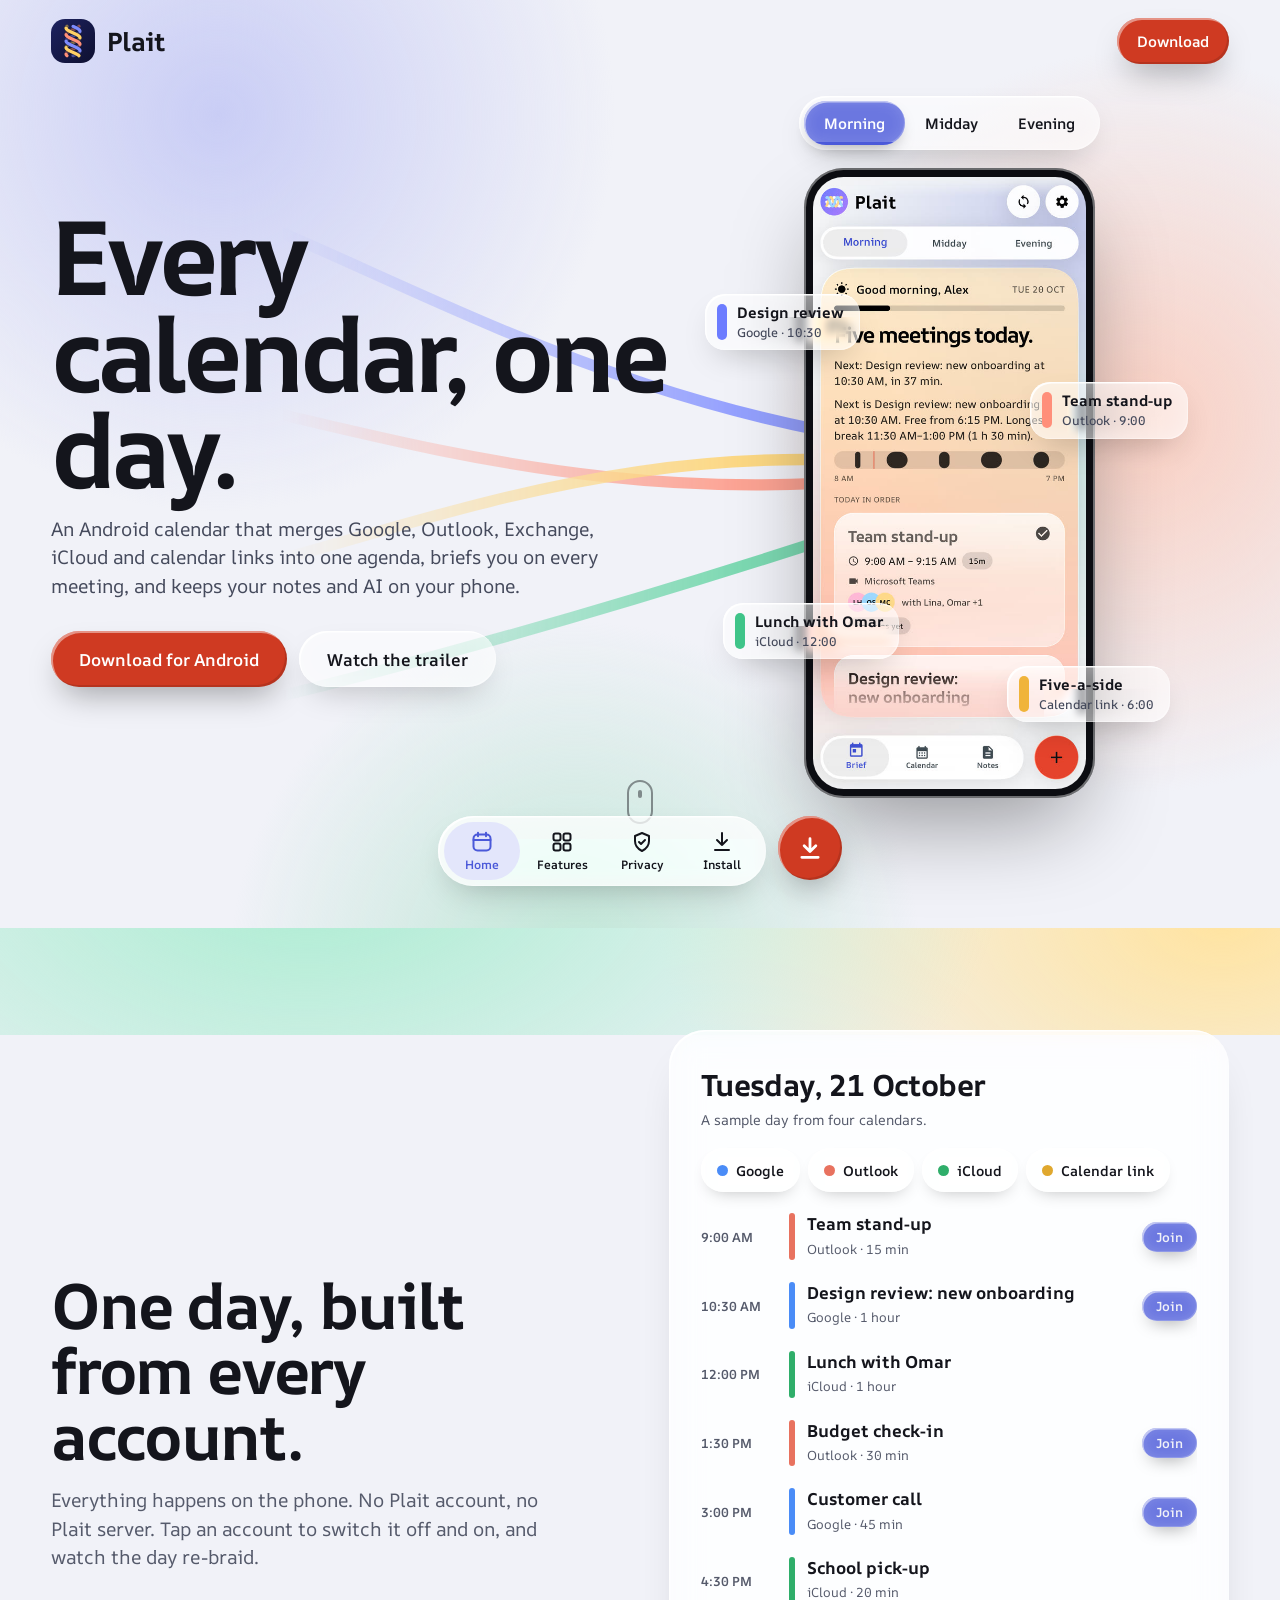
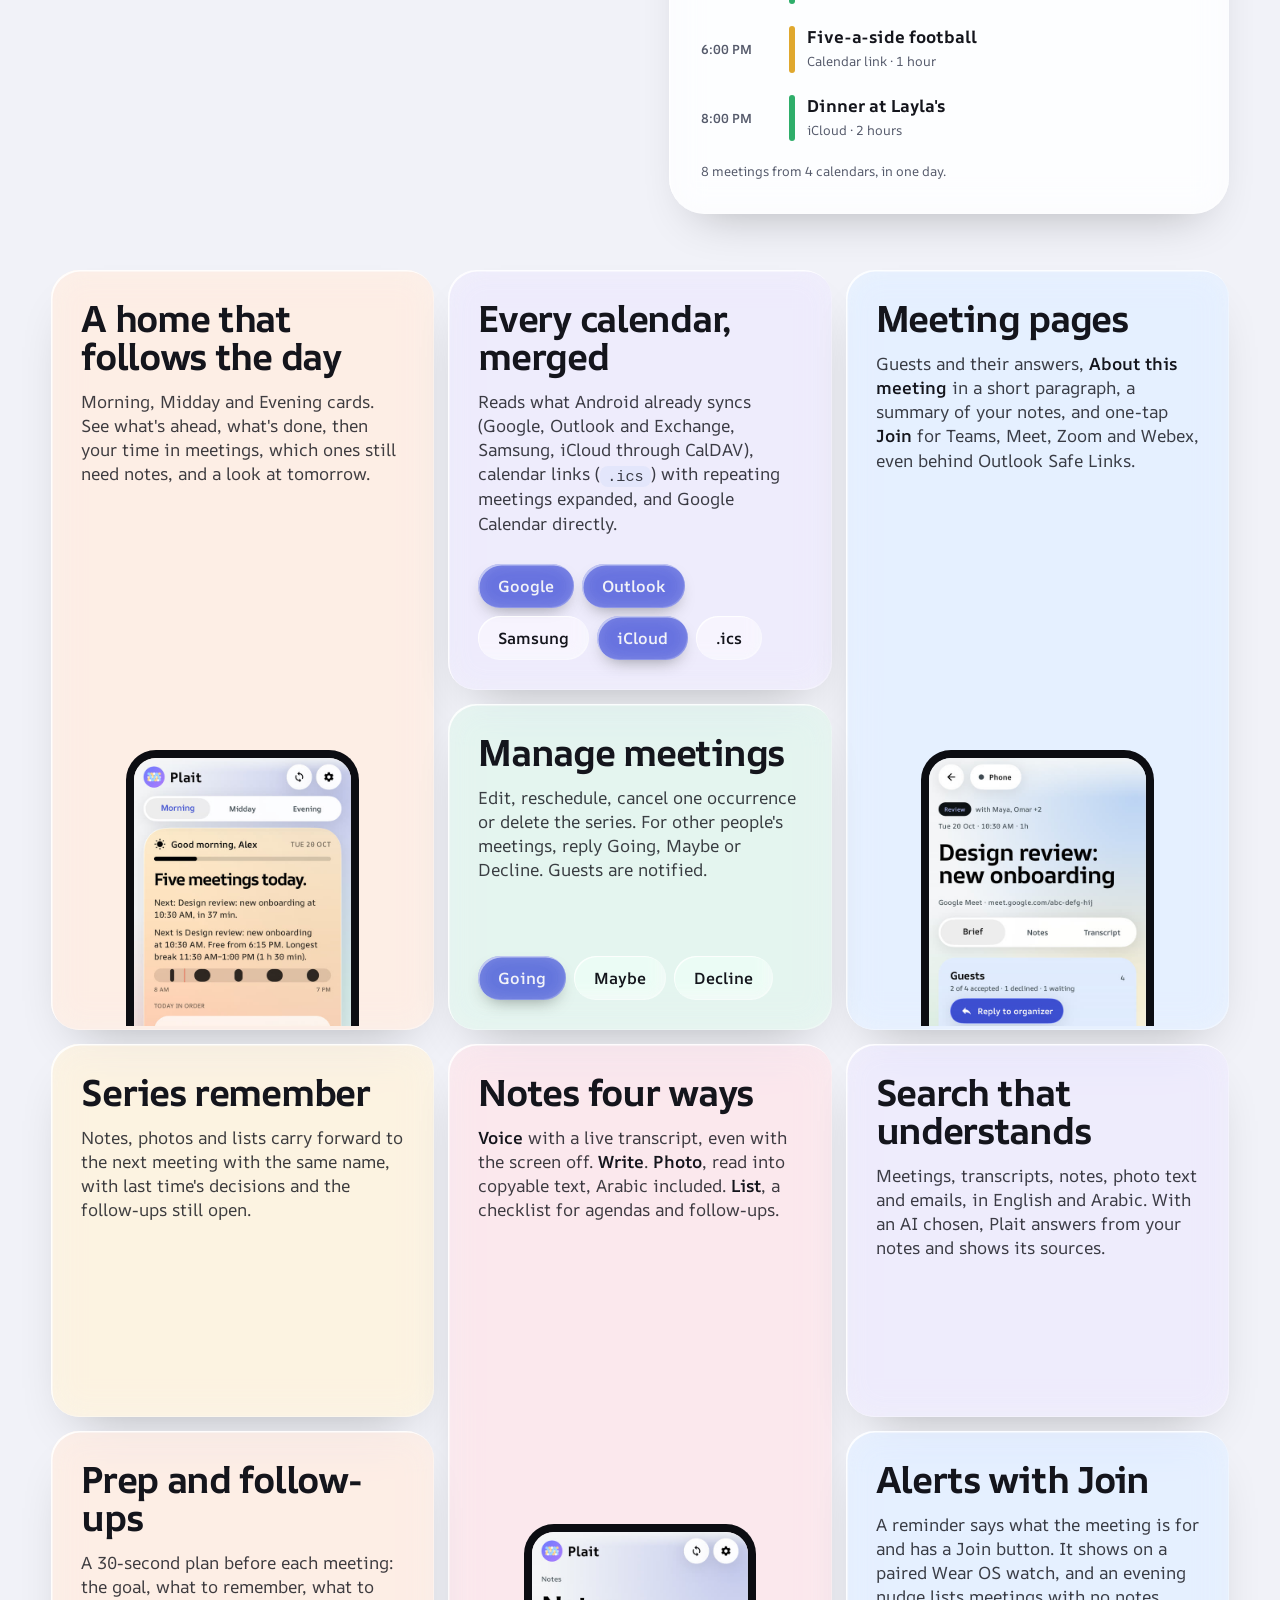
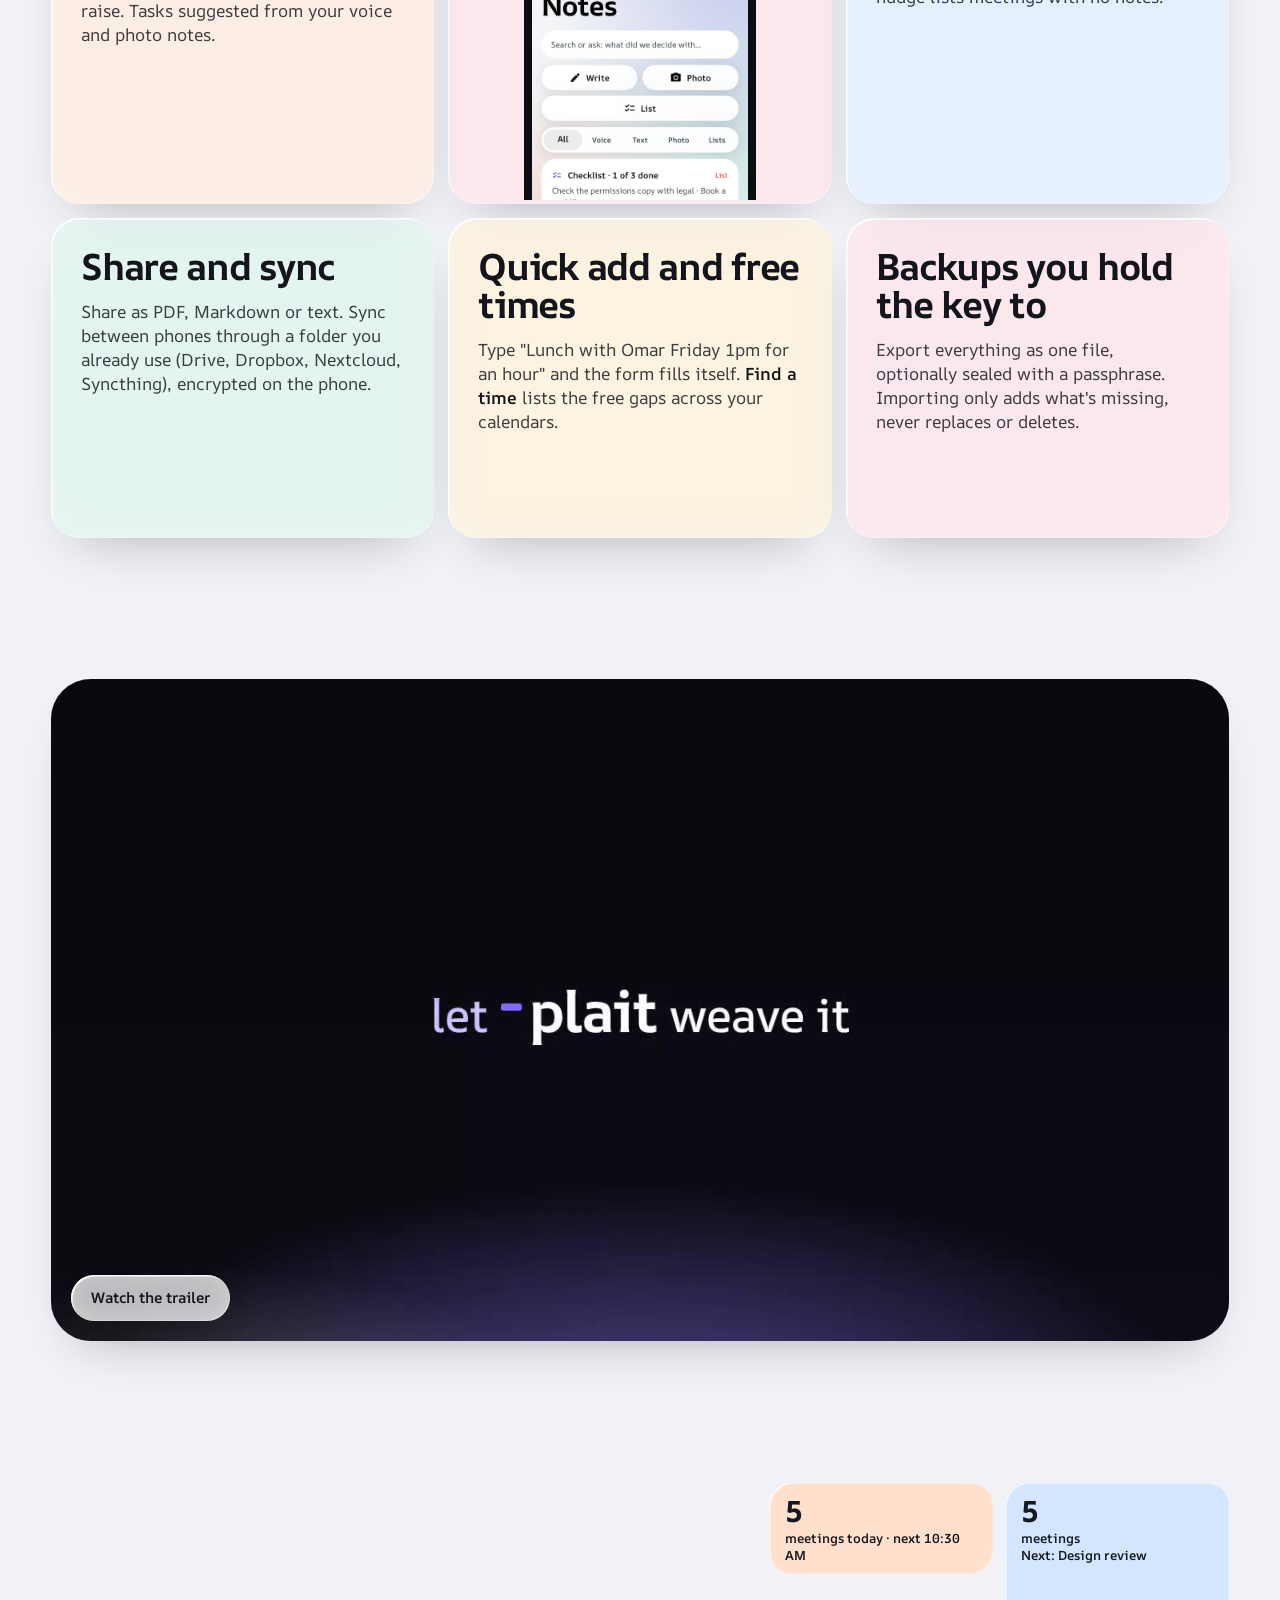
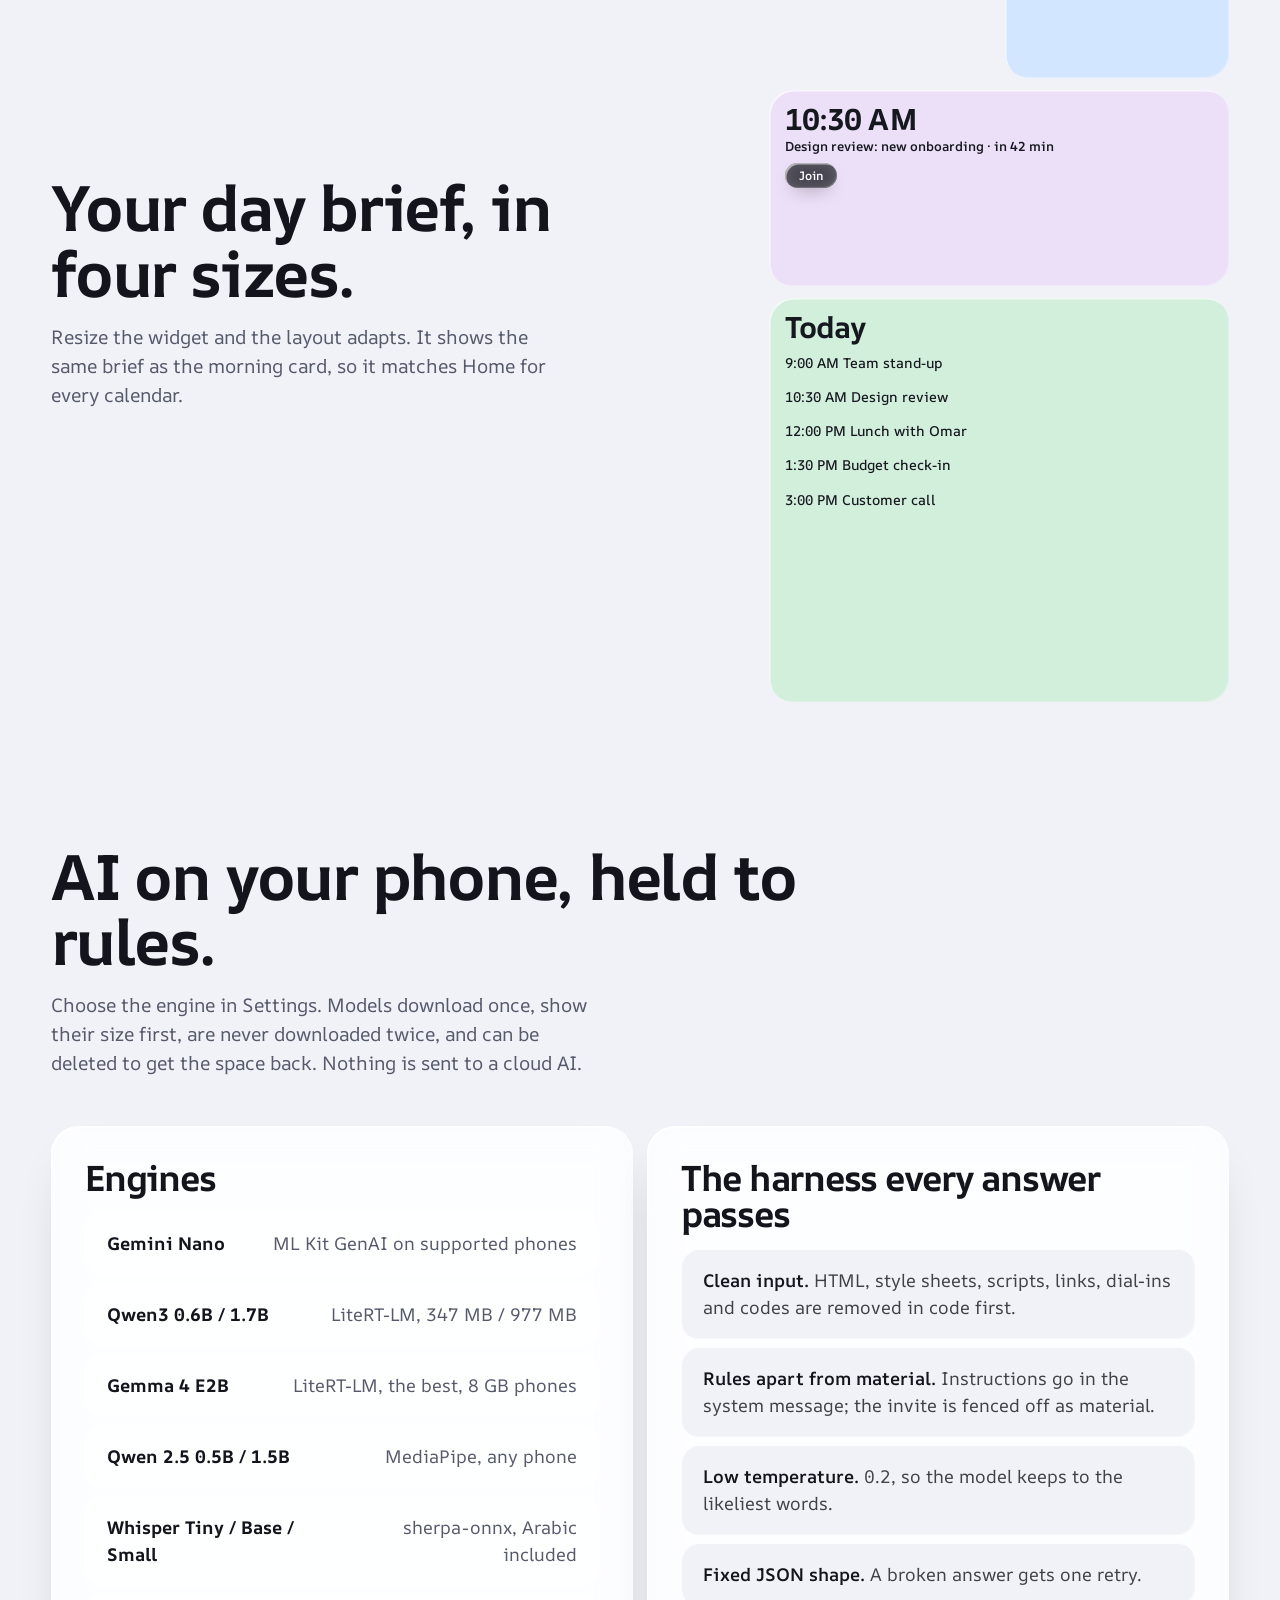
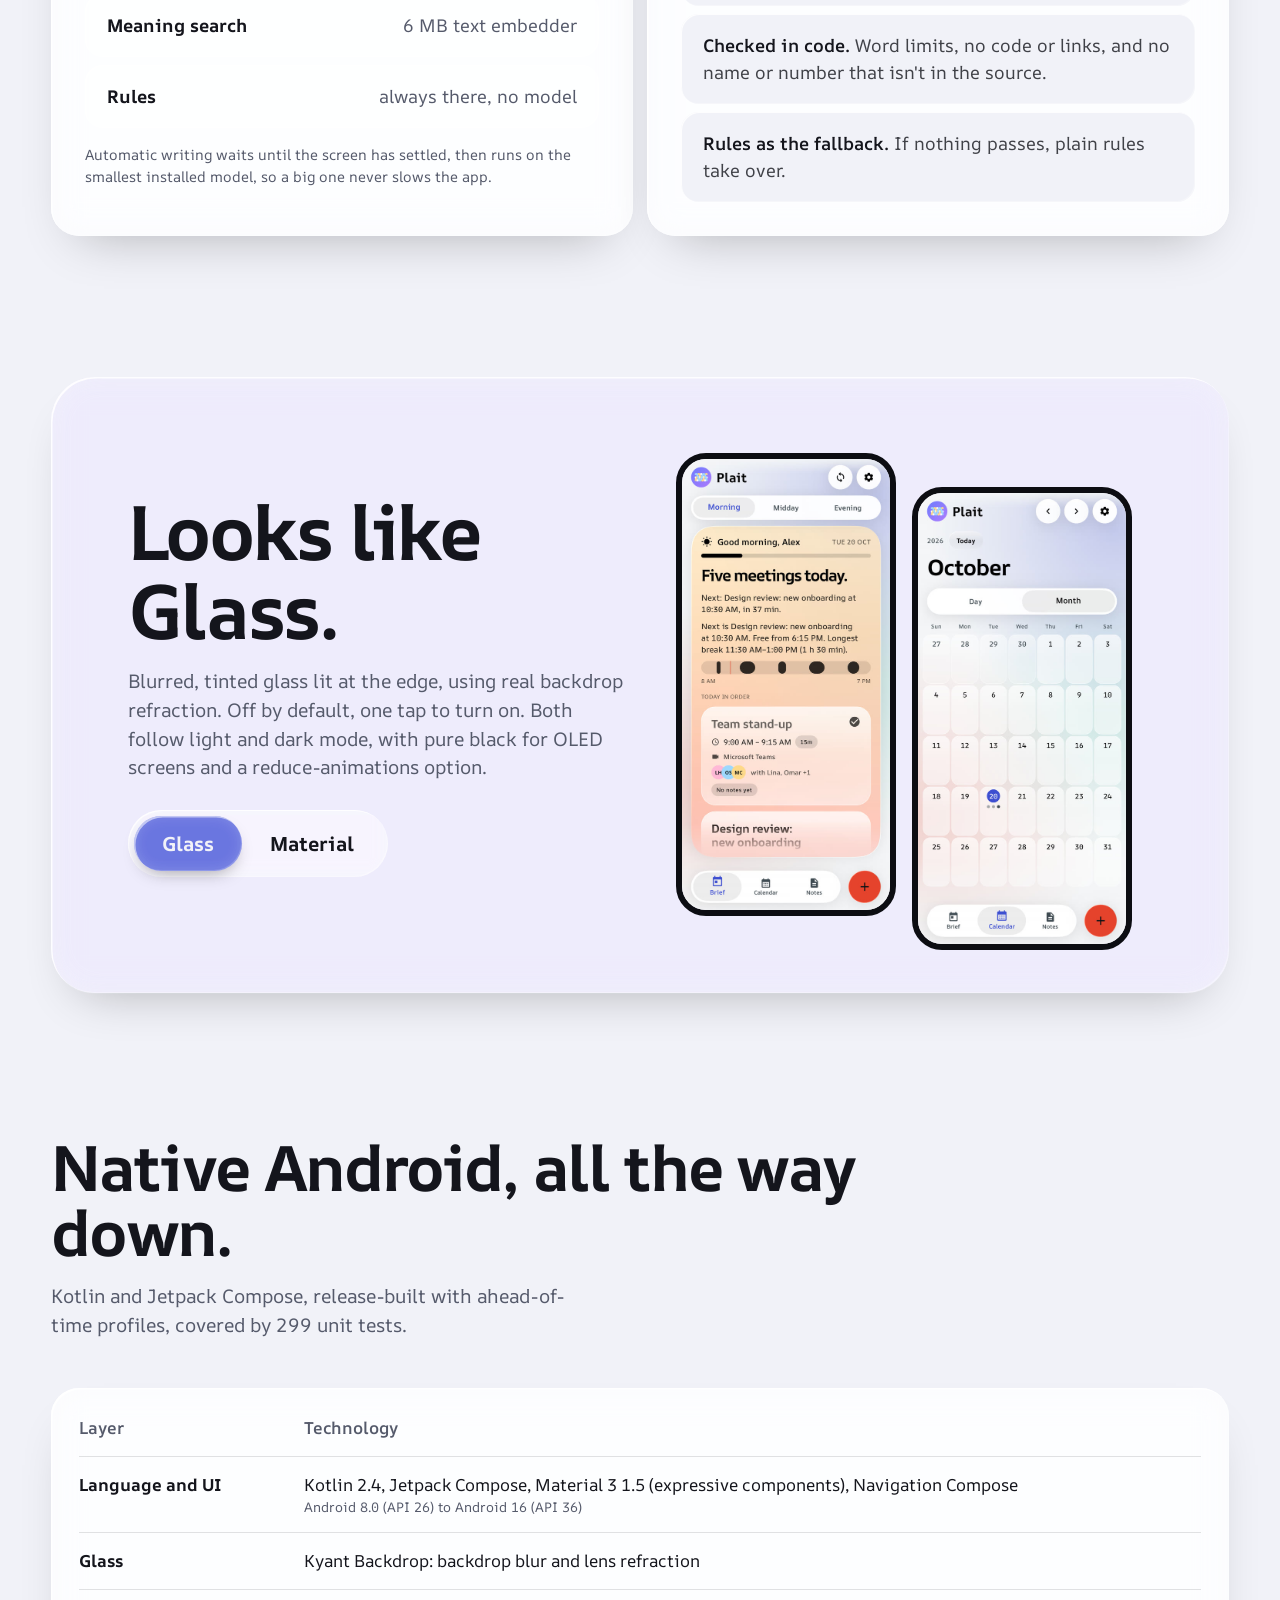
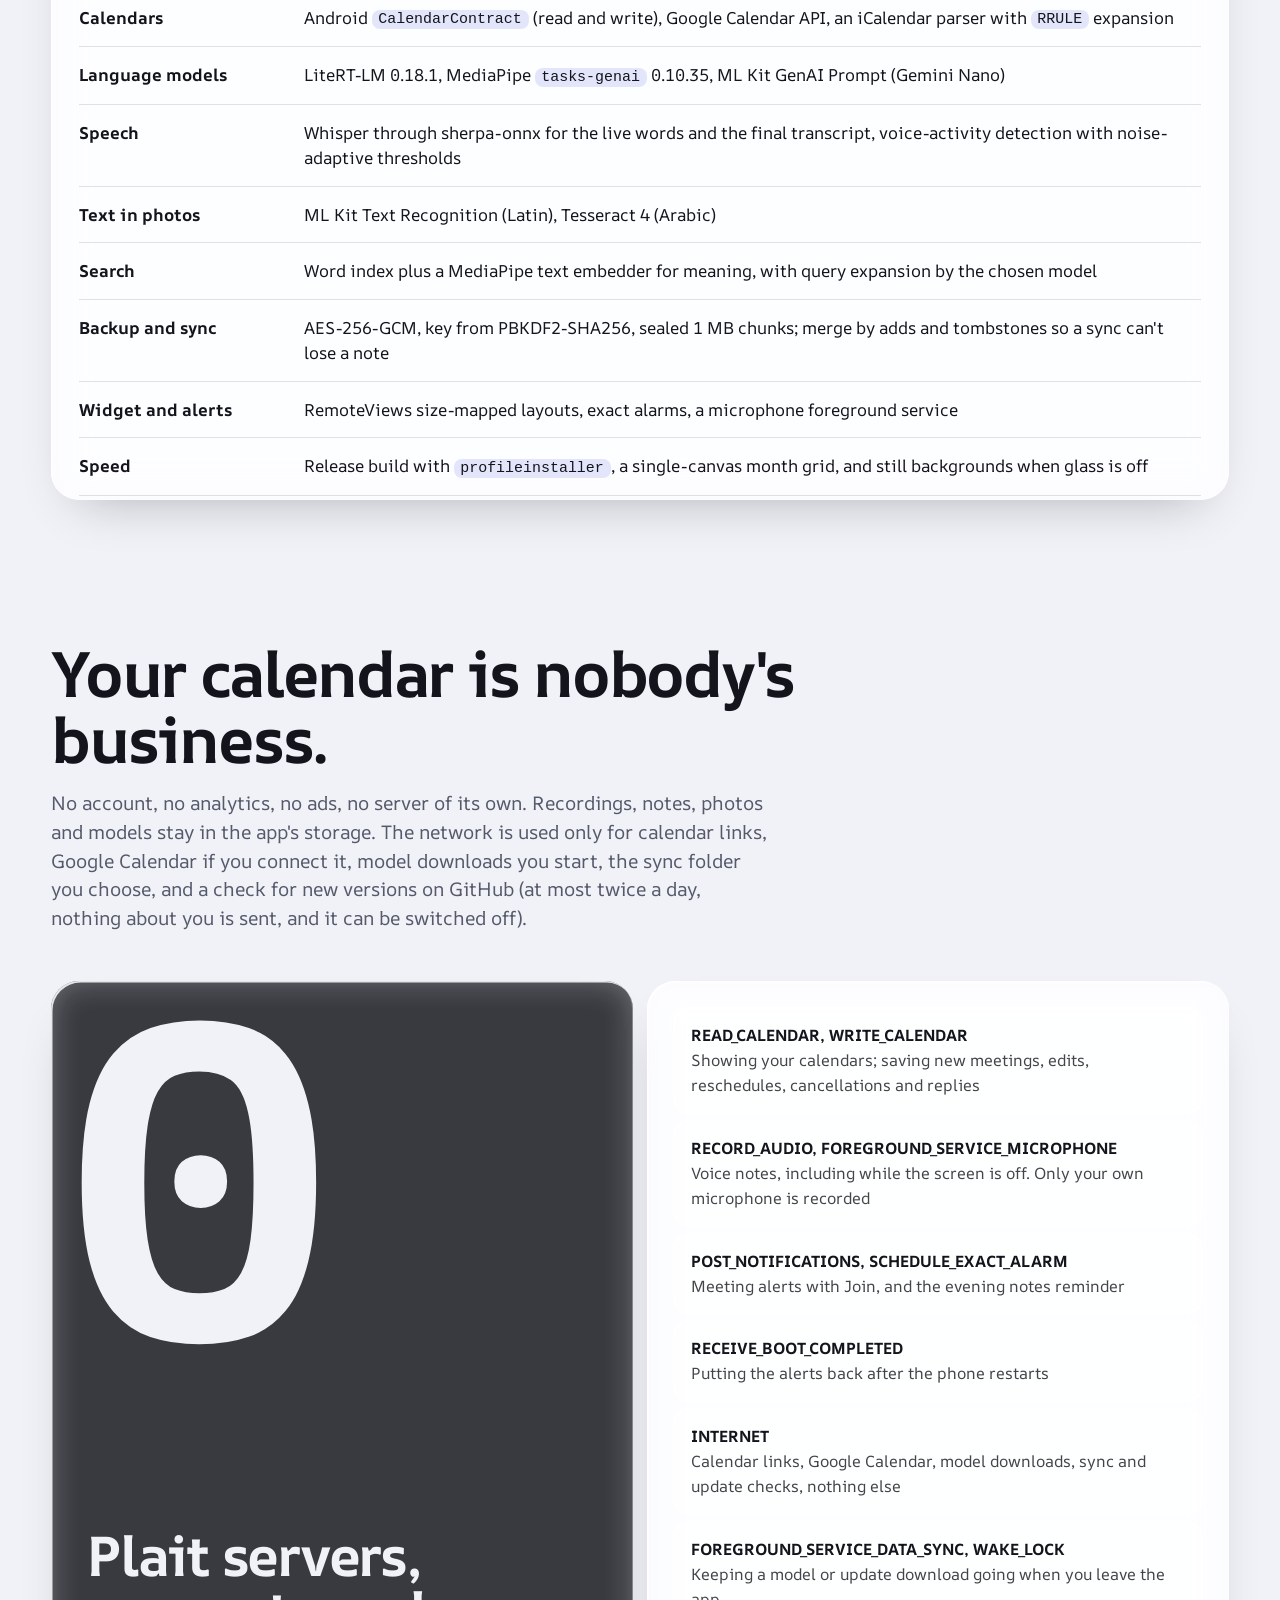
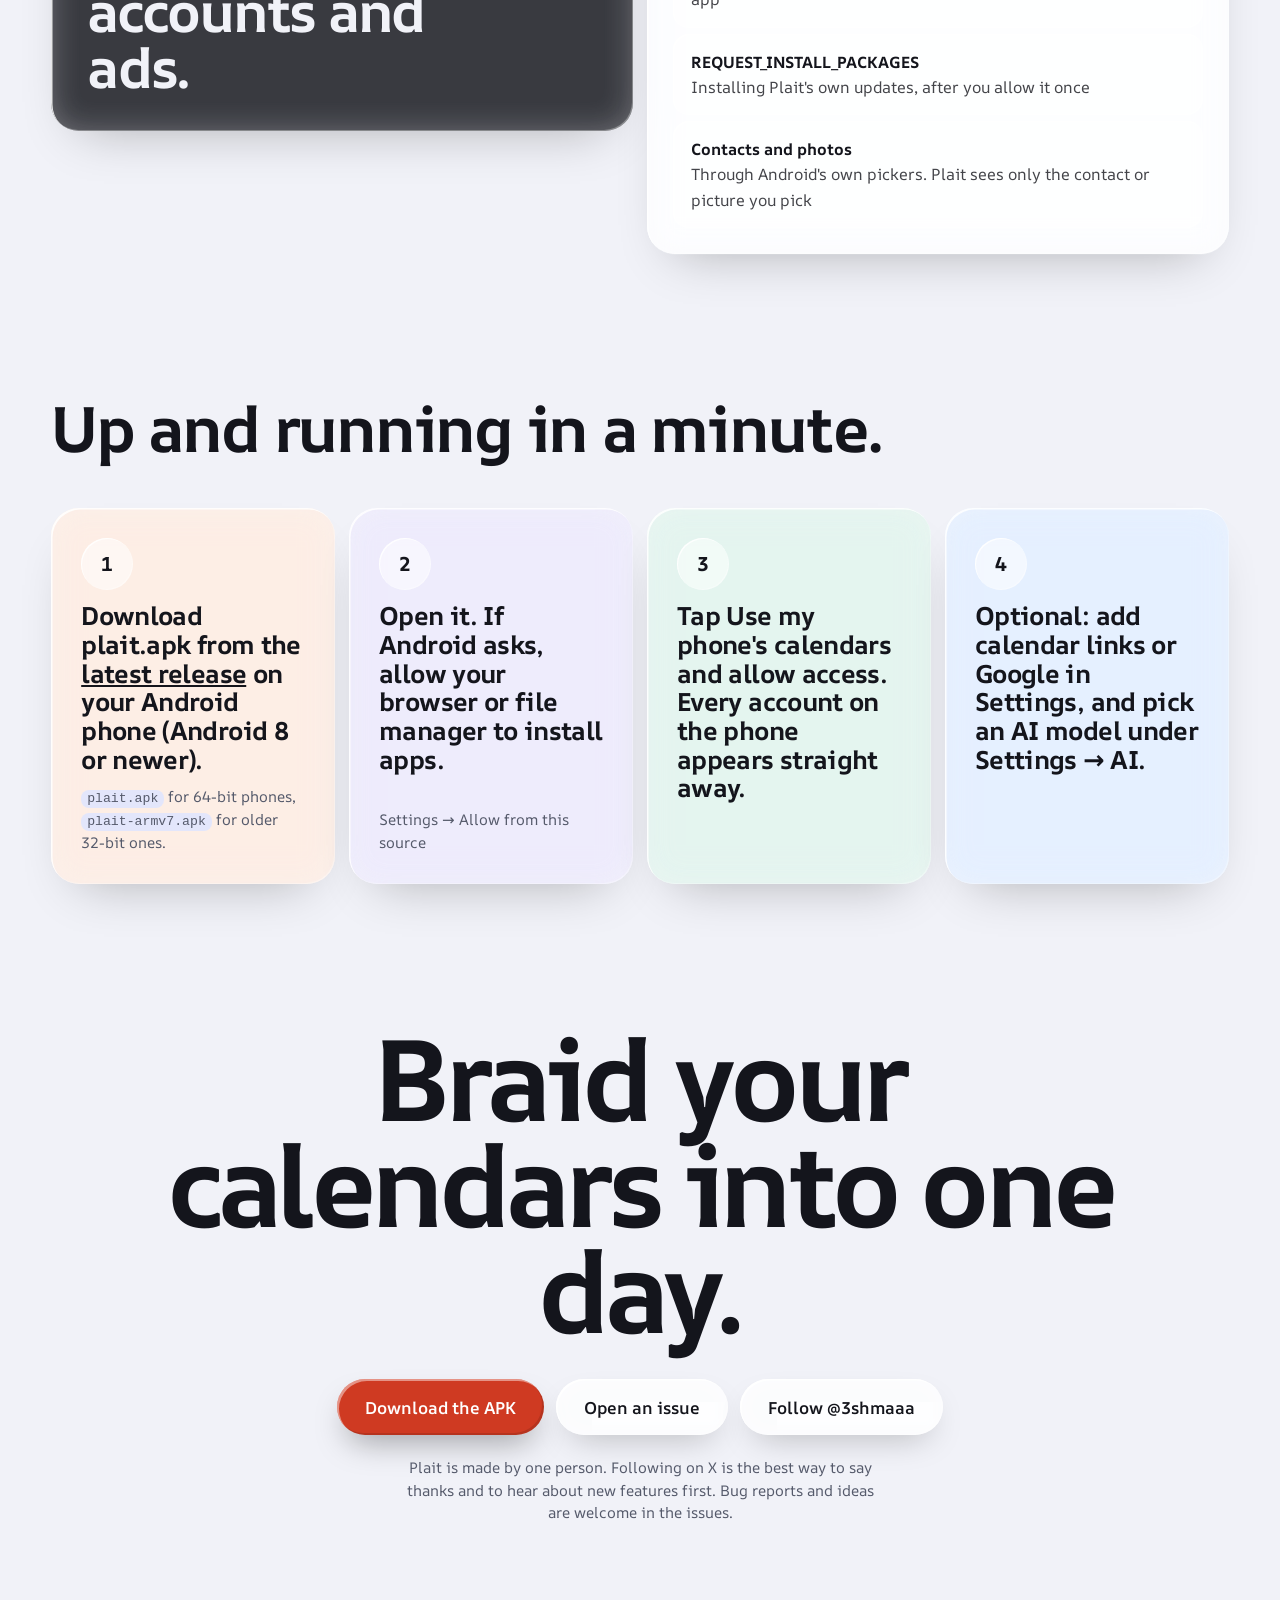
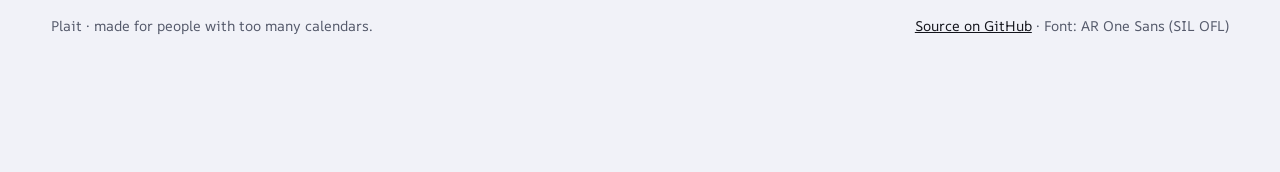
==== commit e3fec320: "Website: bolder, fuller cards and a big 0 privacy card Co-Authored-By: Claude Sonnet 5.5 <noreply@an" ====
--- a/docs/index.html
+++ b/docs/index.html
@@ -248,6 +248,29 @@
 .acc:hover,.pill:hover,.btn.soft:hover{transform:translateY(-1px)}
 .acc[aria-pressed="true"]{box-shadow:inset 1.5px 1.5px 0 var(--edge),inset -1px -1px 0 var(--edge2),inset 0 0 14px var(--edge2),0 8px 18px -10px rgba(0,0,0,.3)}
 .lens .row .join,.lens .wd .jn,.lens .seg button[aria-pressed="true"]{-webkit-backdrop-filter:blur(3px) url(#lens) saturate(1.7);backdrop-filter:blur(3px) url(#lens) saturate(1.7)}
+
+
+/* ---------- bold, big cards that fill their space ---------- */
+.zero{min-height:600px;padding:36px;justify-content:space-between}
+.zero{container-type:size;align-self:start;position:sticky;top:24px;height:min(calc(100svh - 150px),760px);min-height:460px}
+.zero .n{font-size:min(150cqw,66cqh);line-height:.72;letter-spacing:-.07em;margin:-.02em 0 0 -.05em}
+.zero p{font-size:clamp(34px,11cqw,60px);line-height:1;font-weight:700;letter-spacing:-.04em;max-width:10ch}
+.tile{min-height:320px;padding:30px;gap:14px}
+.tile h3{font-size:clamp(30px,2.9vw,42px);font-weight:700;letter-spacing:-.035em;line-height:1.02}
+.tile p{font-size:clamp(17px,1.35vw,20px);line-height:1.4;color:color-mix(in srgb,var(--ink) 82%,transparent)}
+.tile.tall{min-height:760px}
+.pill{font-size:16px;padding:11px 20px}
+.panel{padding:34px}.panel h3{font-size:clamp(30px,2.8vw,40px);font-weight:700;letter-spacing:-.035em}
+.eng{font-size:18px;padding:18px 22px}.eng b{font-weight:700}
+ol.harness li{font-size:18px;padding:18px 22px;color:color-mix(in srgb,var(--ink) 80%,transparent)}
+.perm{padding:26px}.perm div{padding:16px 18px}.perm b{font-size:16px;font-weight:700}.perm span{font-size:16px;color:color-mix(in srgb,var(--ink) 80%,transparent)}
+.step{min-height:360px;padding:30px}.step p{font-size:clamp(22px,2vw,28px);font-weight:700;letter-spacing:-.025em;line-height:1.12}.step small{font-size:15px}.step .n{width:52px;height:52px;font-size:20px}
+.agenda{padding:32px}.agenda .ttl{font-size:30px;font-weight:700}.row b{font-size:17px}
+.tbl td,.tbl th{font-size:17px}.tbl td:first-child{font-weight:700}
+@media (max-width:900px){
+  .zero{container-type:normal;position:static;height:auto;min-height:480px}.zero .n{font-size:min(62vw,300px)}.zero p{font-size:clamp(28px,8vw,44px)}
+  .tile.tall{min-height:0}.tile{min-height:0}
+}
 
 /* ---------- app dock ---------- */
 .dockwrap{position:fixed;z-index:50;left:0;right:0;bottom:max(14px,env(safe-area-inset-bottom));display:flex;justify-content:center;gap:12px;padding:0 14px;pointer-events:none}
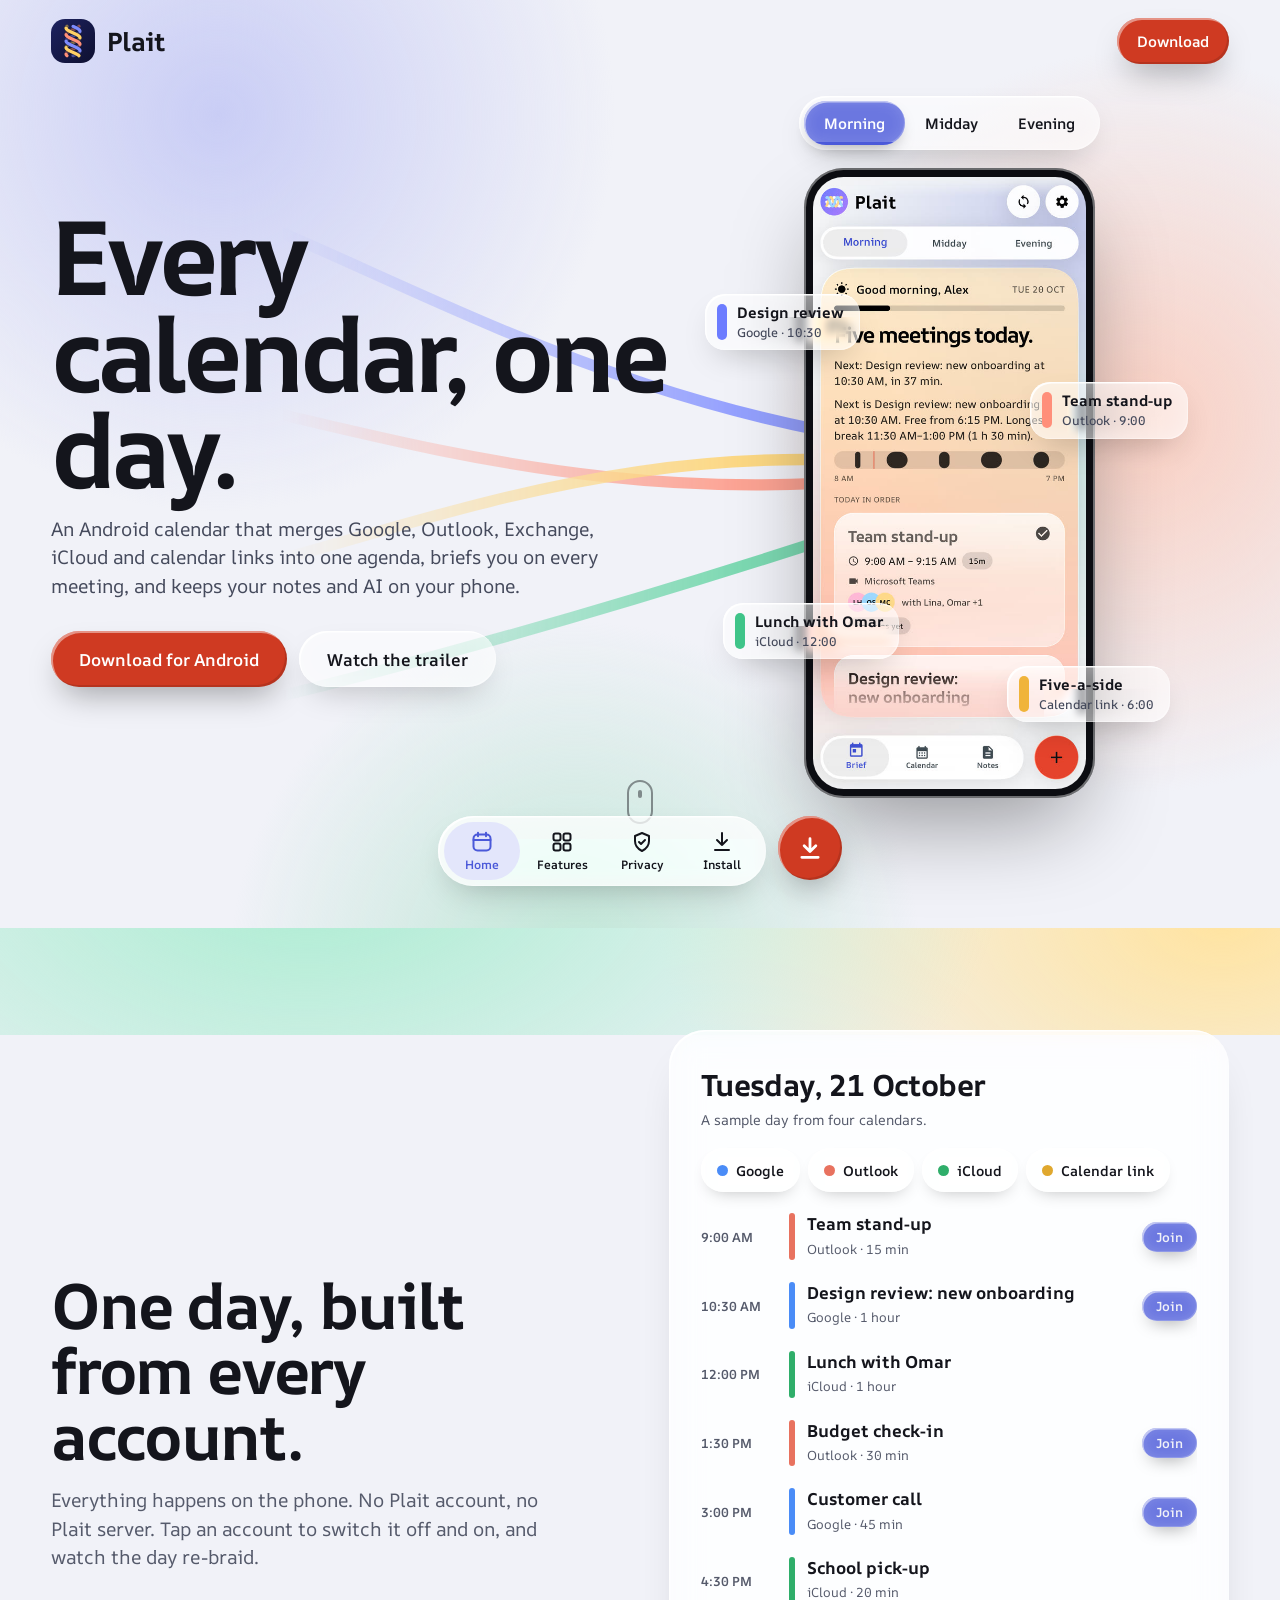
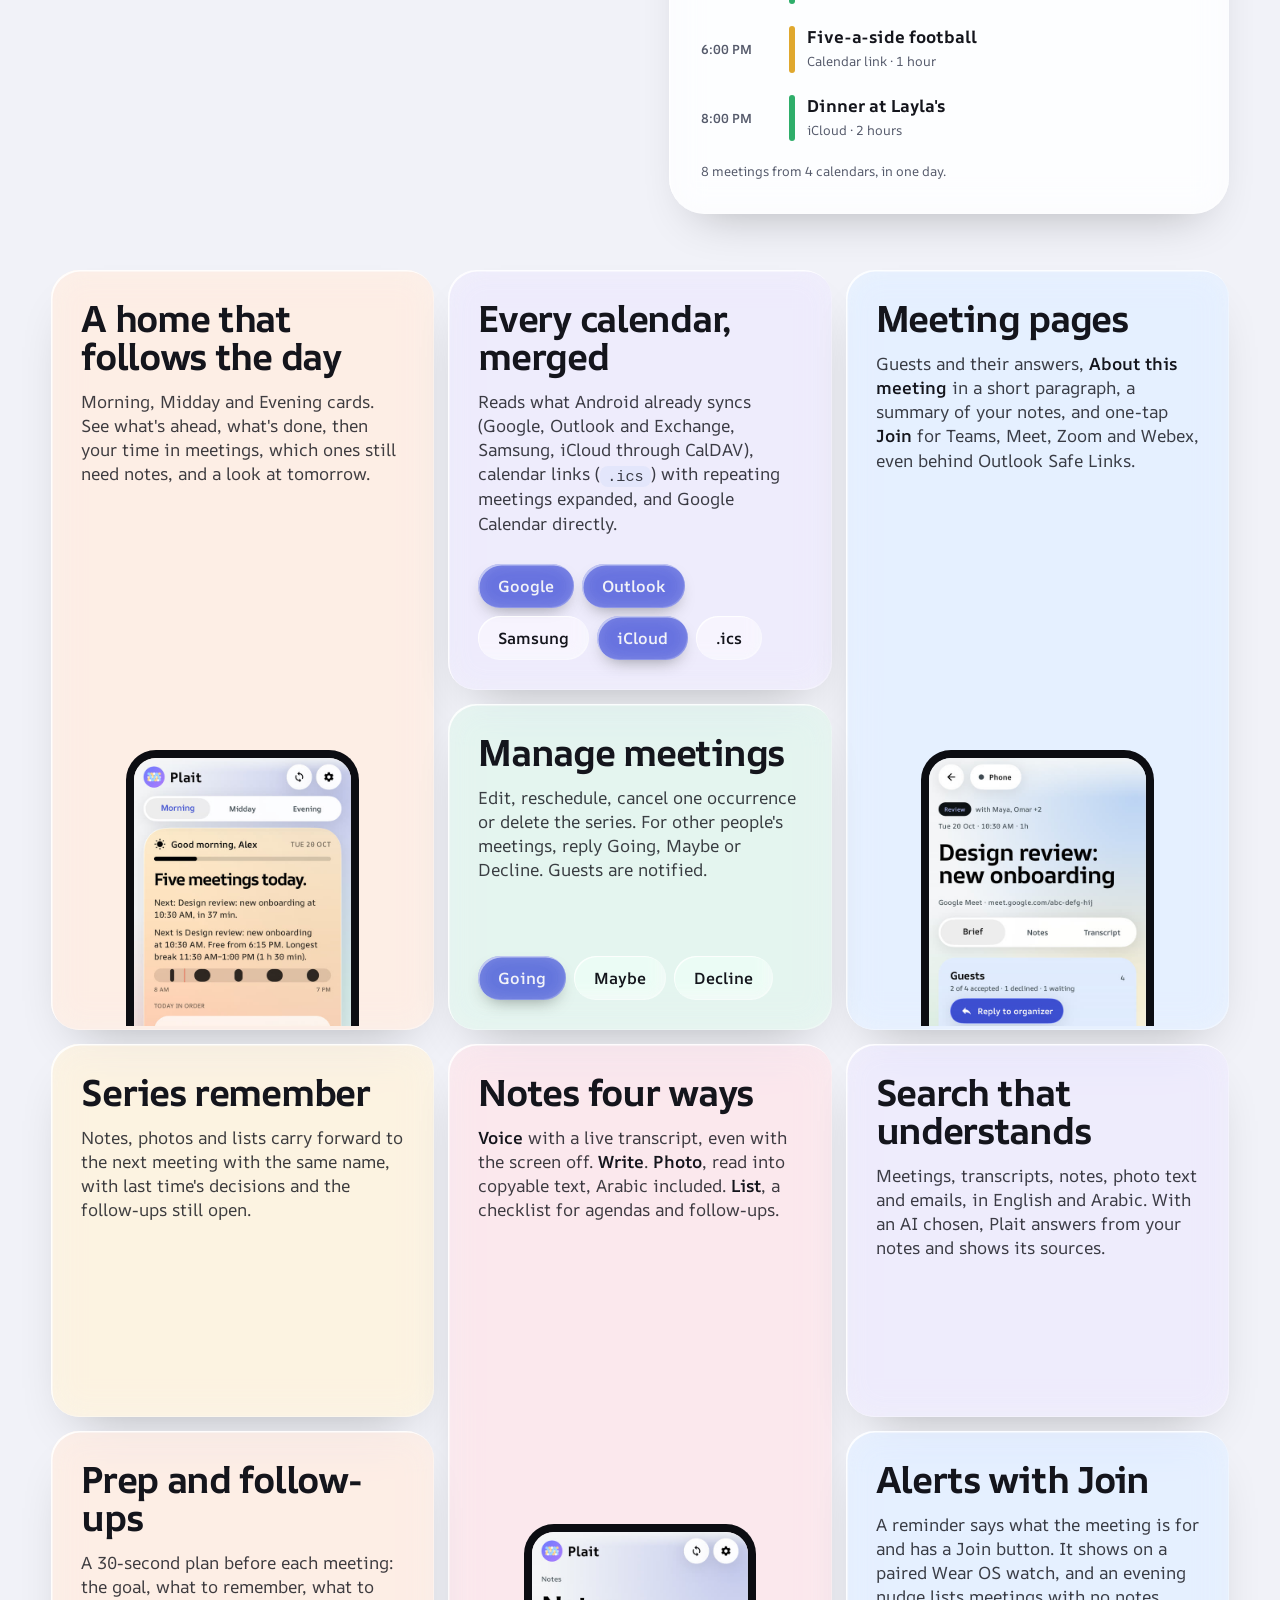
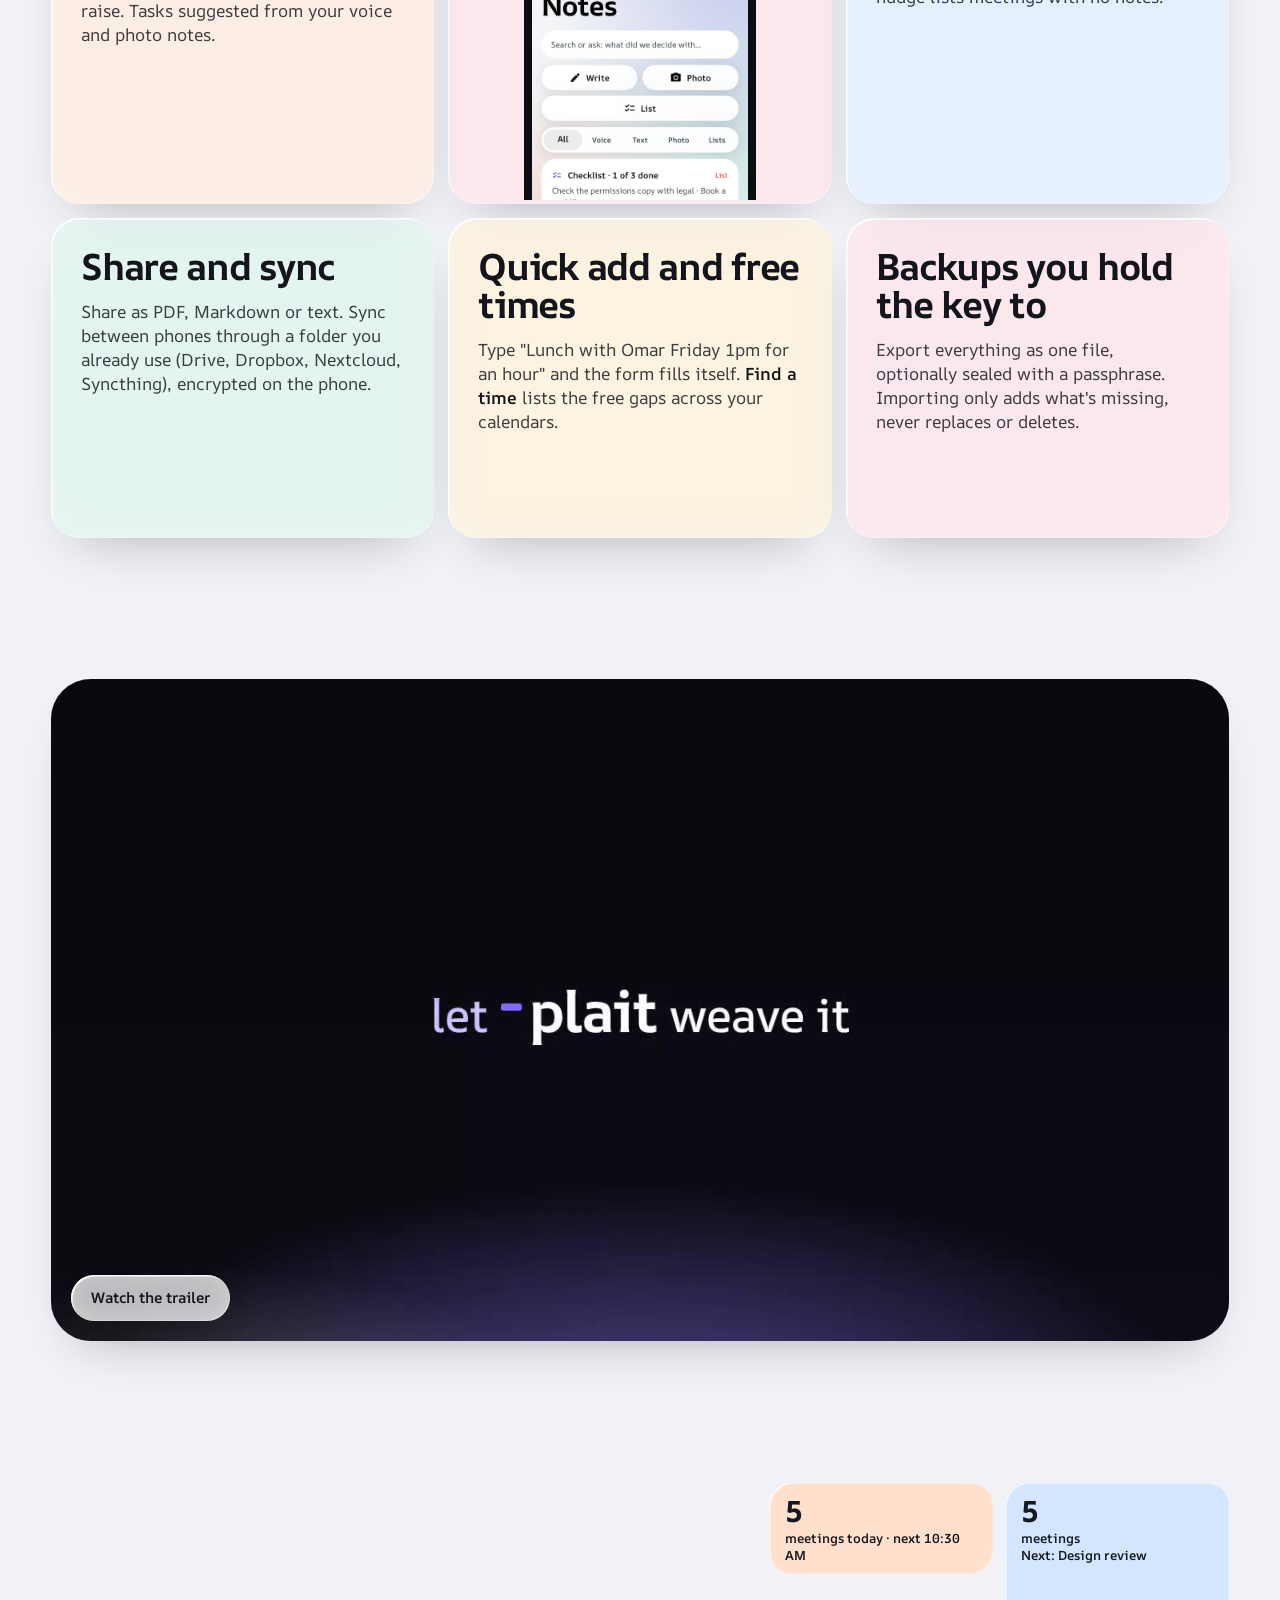
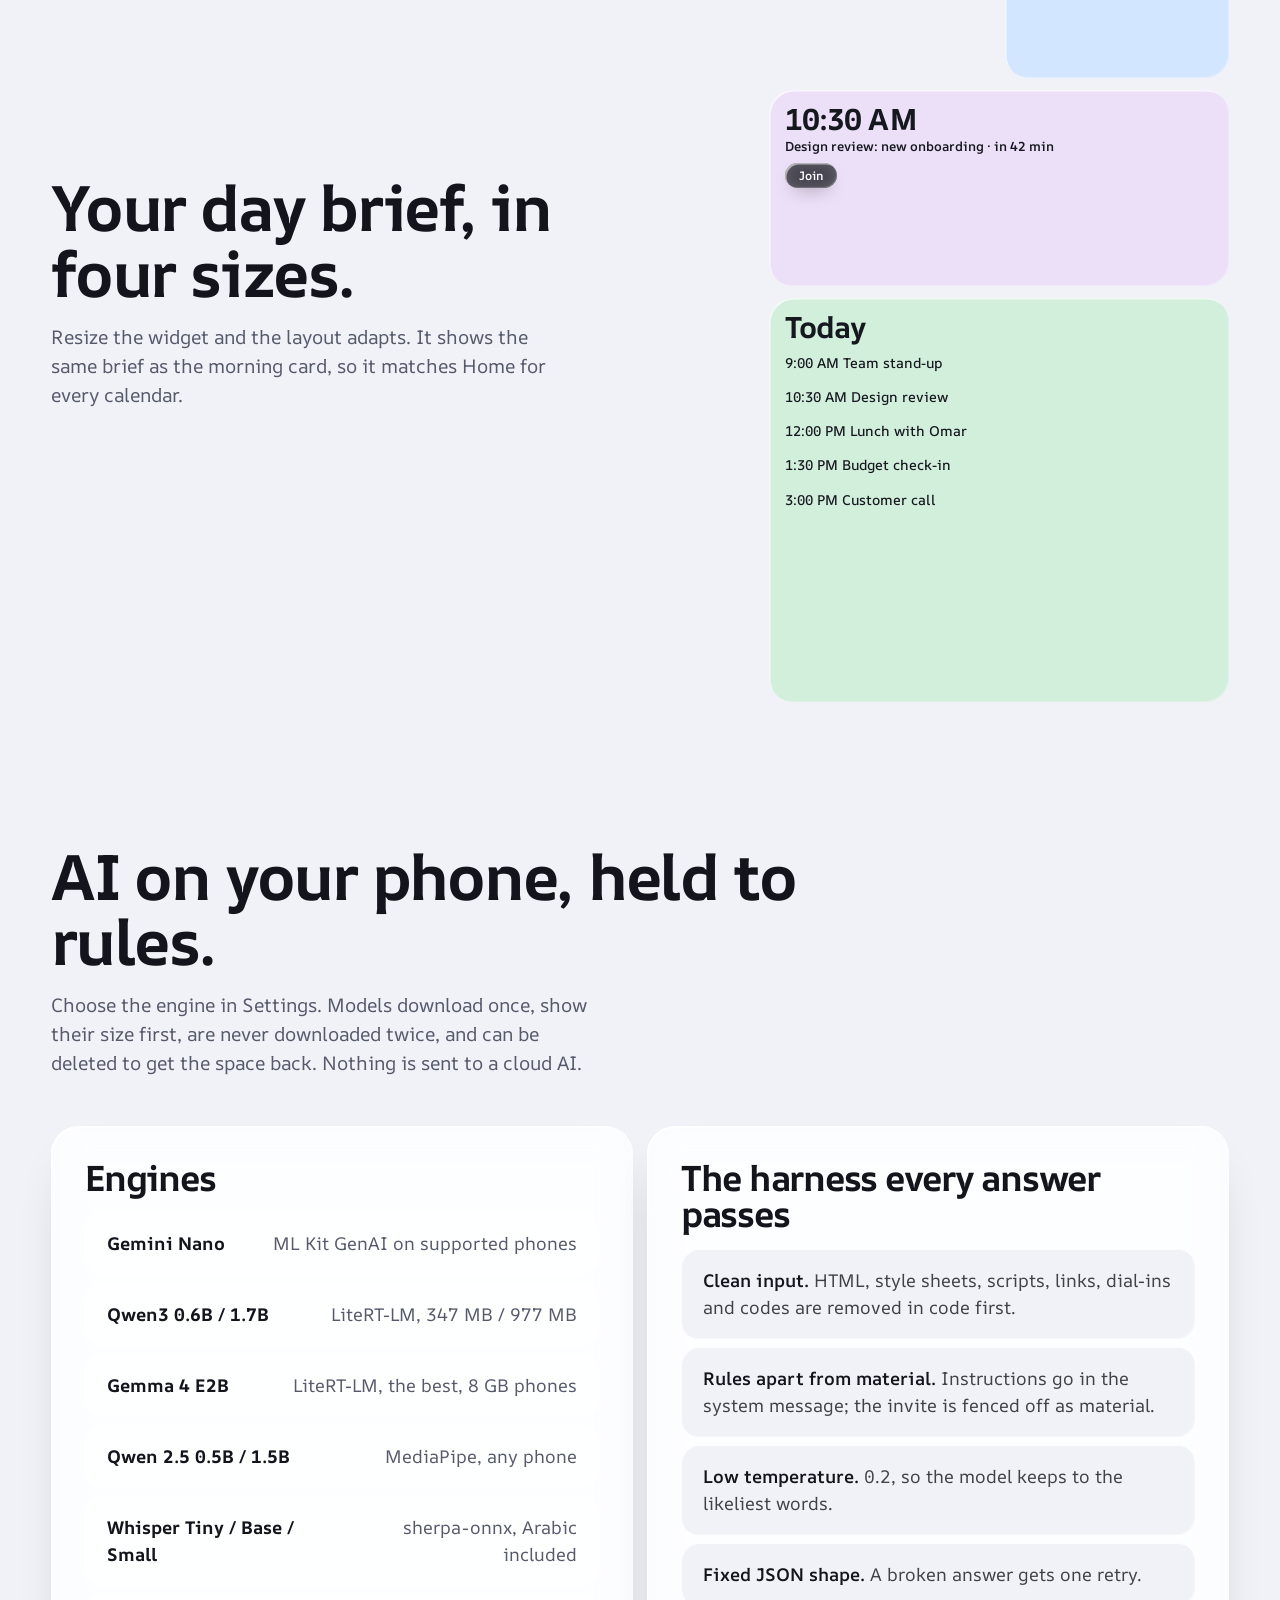
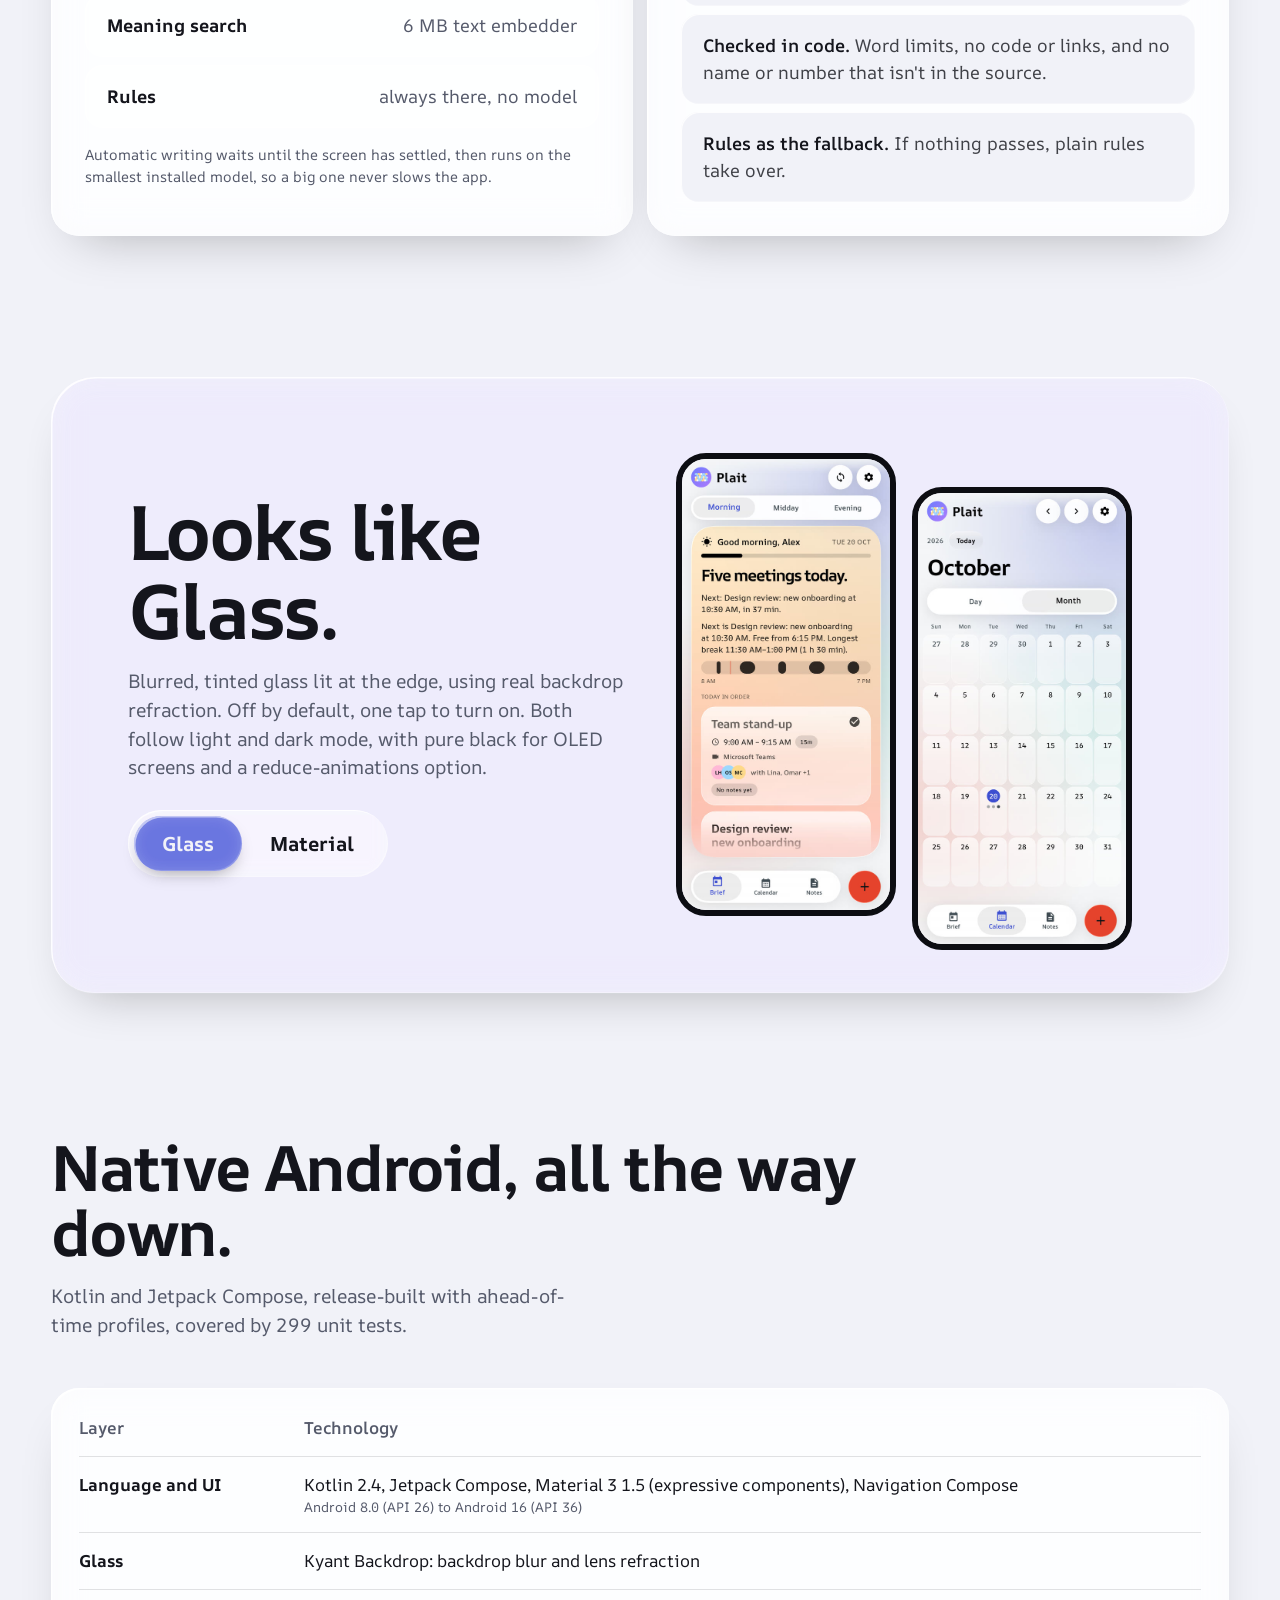
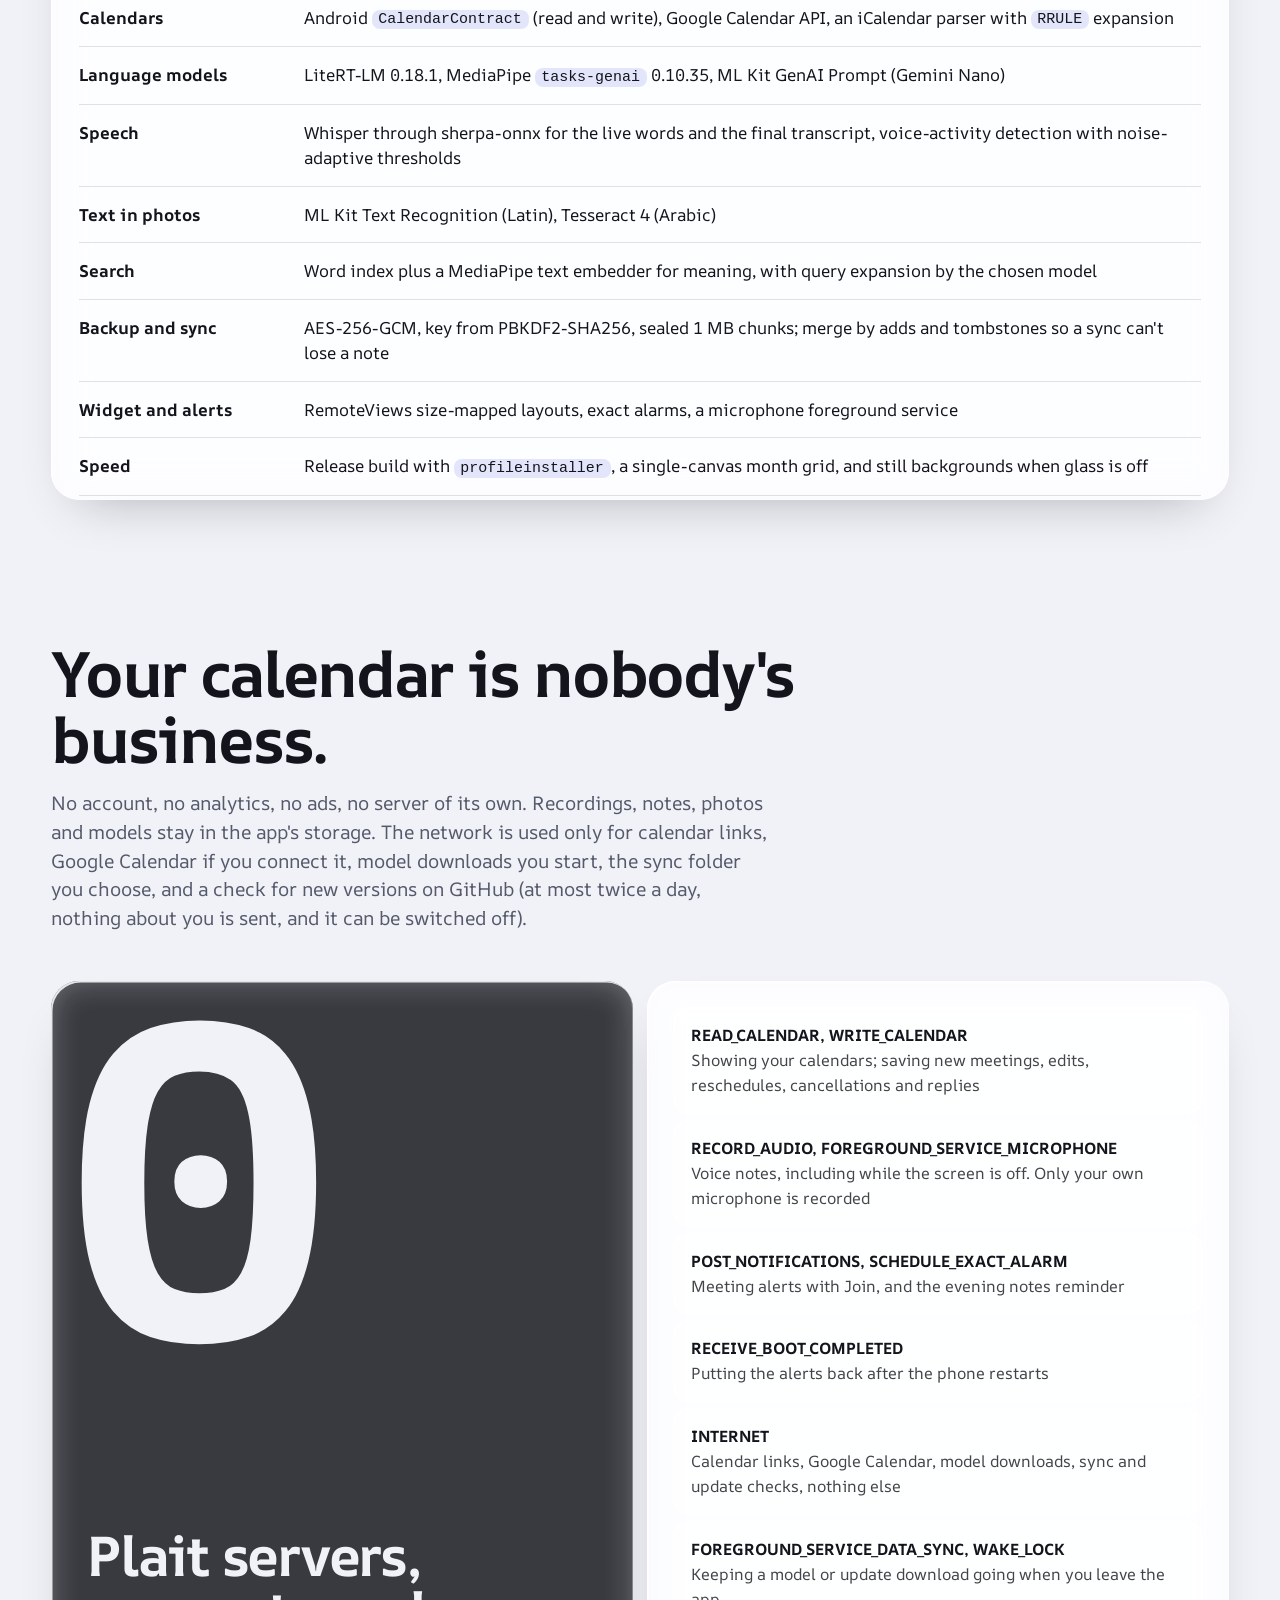
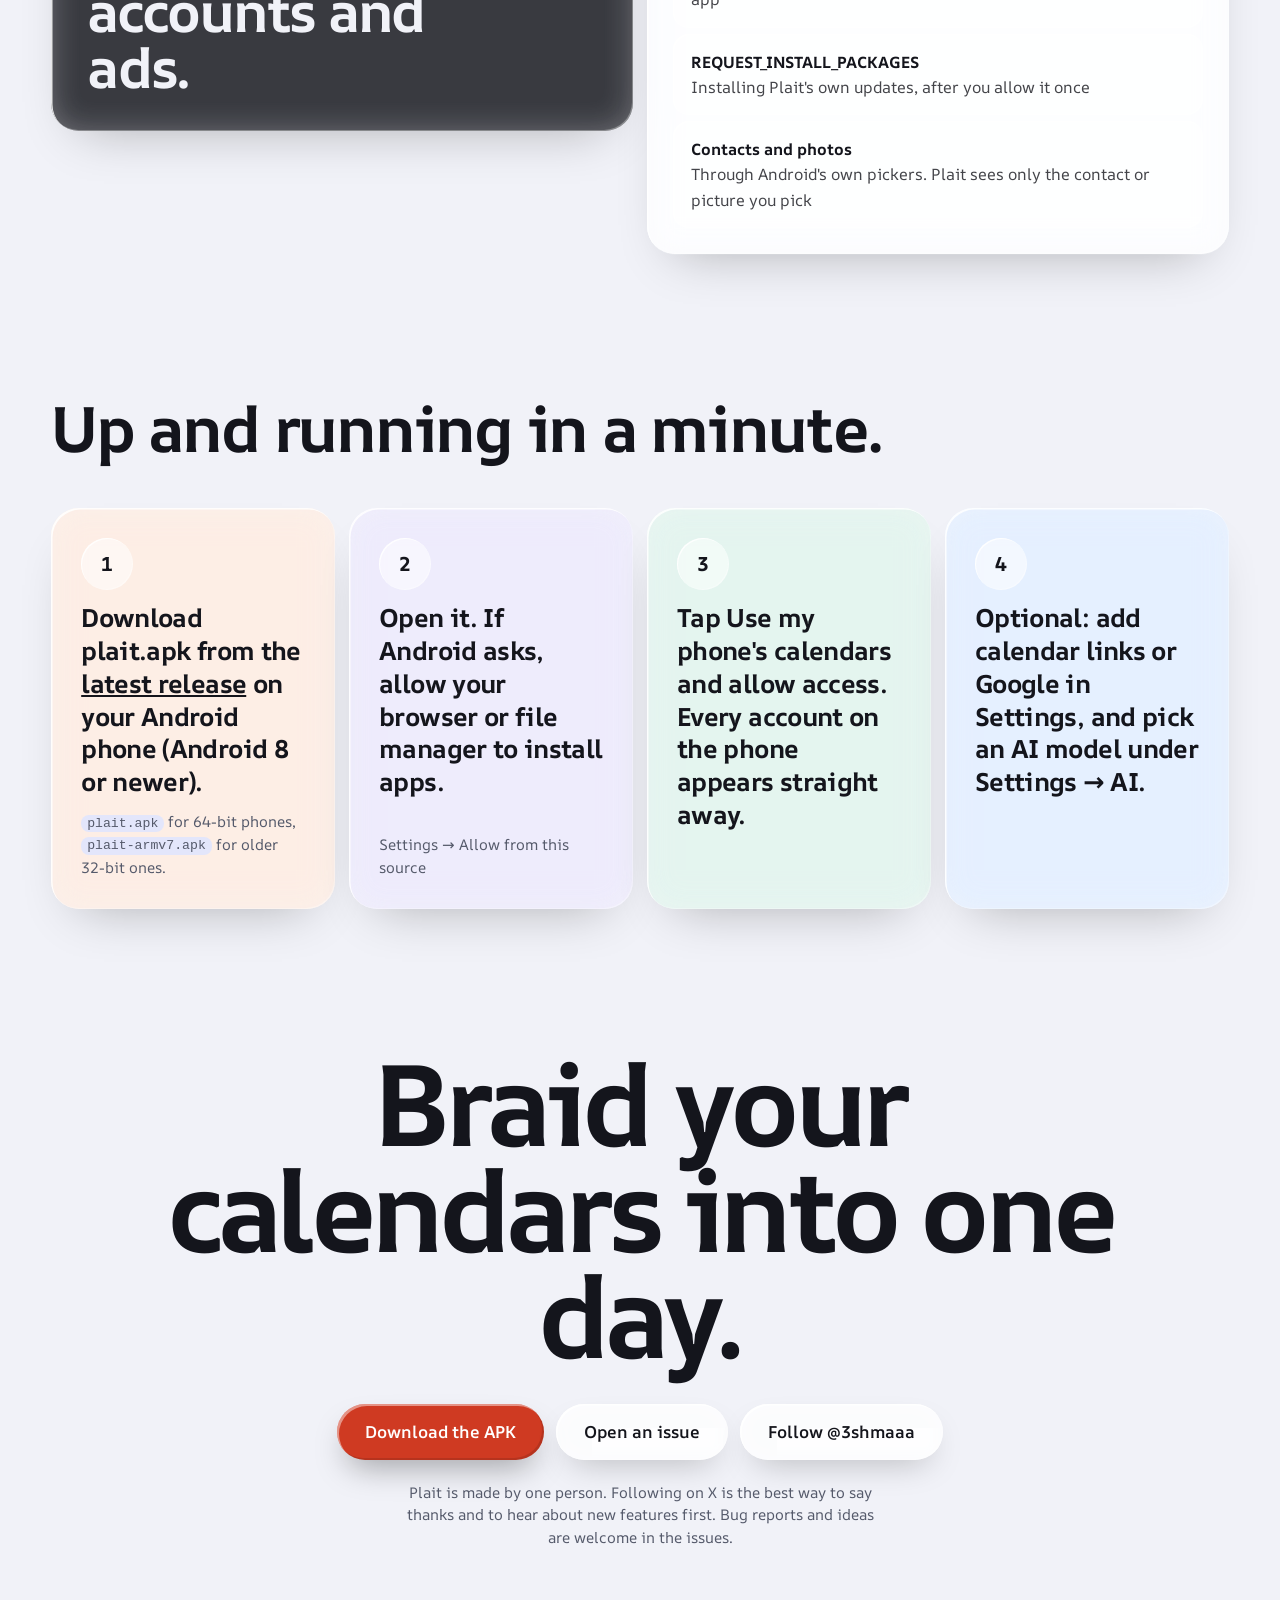
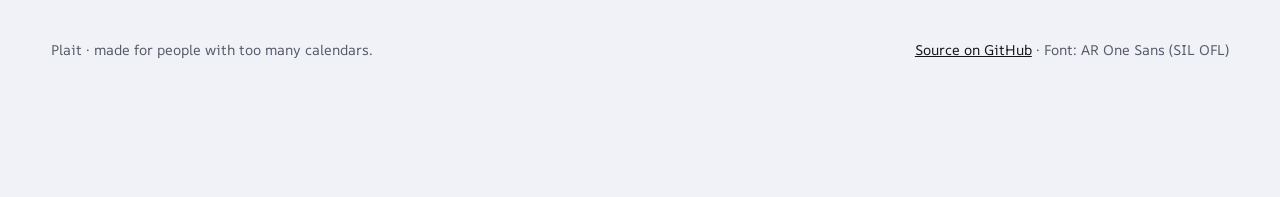
==== commit 4af8399d: "Website: roomier line height in install steps Co-Authored-By: Claude Sonnet 5.5 <noreply@anthropic.c" ====
--- a/docs/index.html
+++ b/docs/index.html
@@ -264,7 +264,7 @@
 .eng{font-size:18px;padding:18px 22px}.eng b{font-weight:700}
 ol.harness li{font-size:18px;padding:18px 22px;color:color-mix(in srgb,var(--ink) 80%,transparent)}
 .perm{padding:26px}.perm div{padding:16px 18px}.perm b{font-size:16px;font-weight:700}.perm span{font-size:16px;color:color-mix(in srgb,var(--ink) 80%,transparent)}
-.step{min-height:360px;padding:30px}.step p{font-size:clamp(22px,2vw,28px);font-weight:700;letter-spacing:-.025em;line-height:1.12}.step small{font-size:15px}.step .n{width:52px;height:52px;font-size:20px}
+.step{min-height:360px;padding:30px}.step p{font-size:clamp(22px,2vw,28px);font-weight:700;letter-spacing:-.025em;line-height:1.28}.step small{font-size:15px}.step .n{width:52px;height:52px;font-size:20px}
 .agenda{padding:32px}.agenda .ttl{font-size:30px;font-weight:700}.row b{font-size:17px}
 .tbl td,.tbl th{font-size:17px}.tbl td:first-child{font-weight:700}
 @media (max-width:900px){
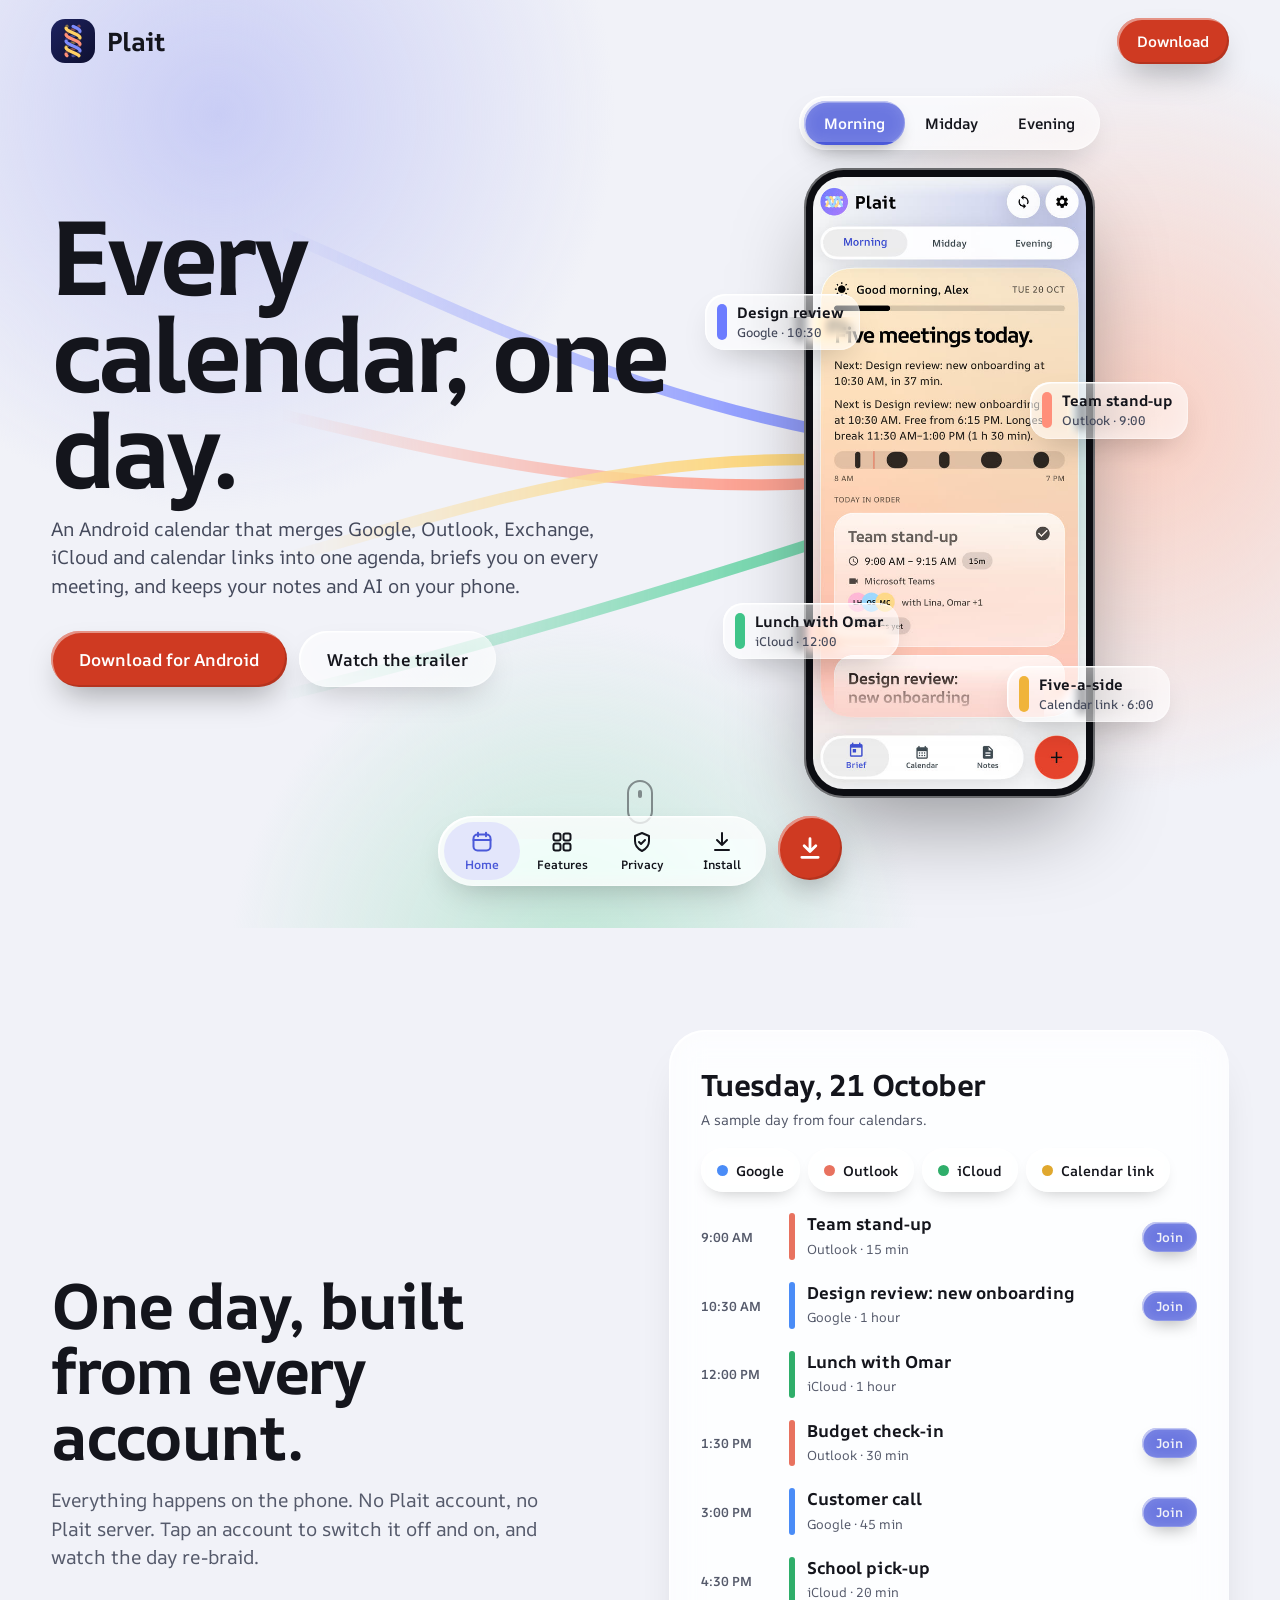
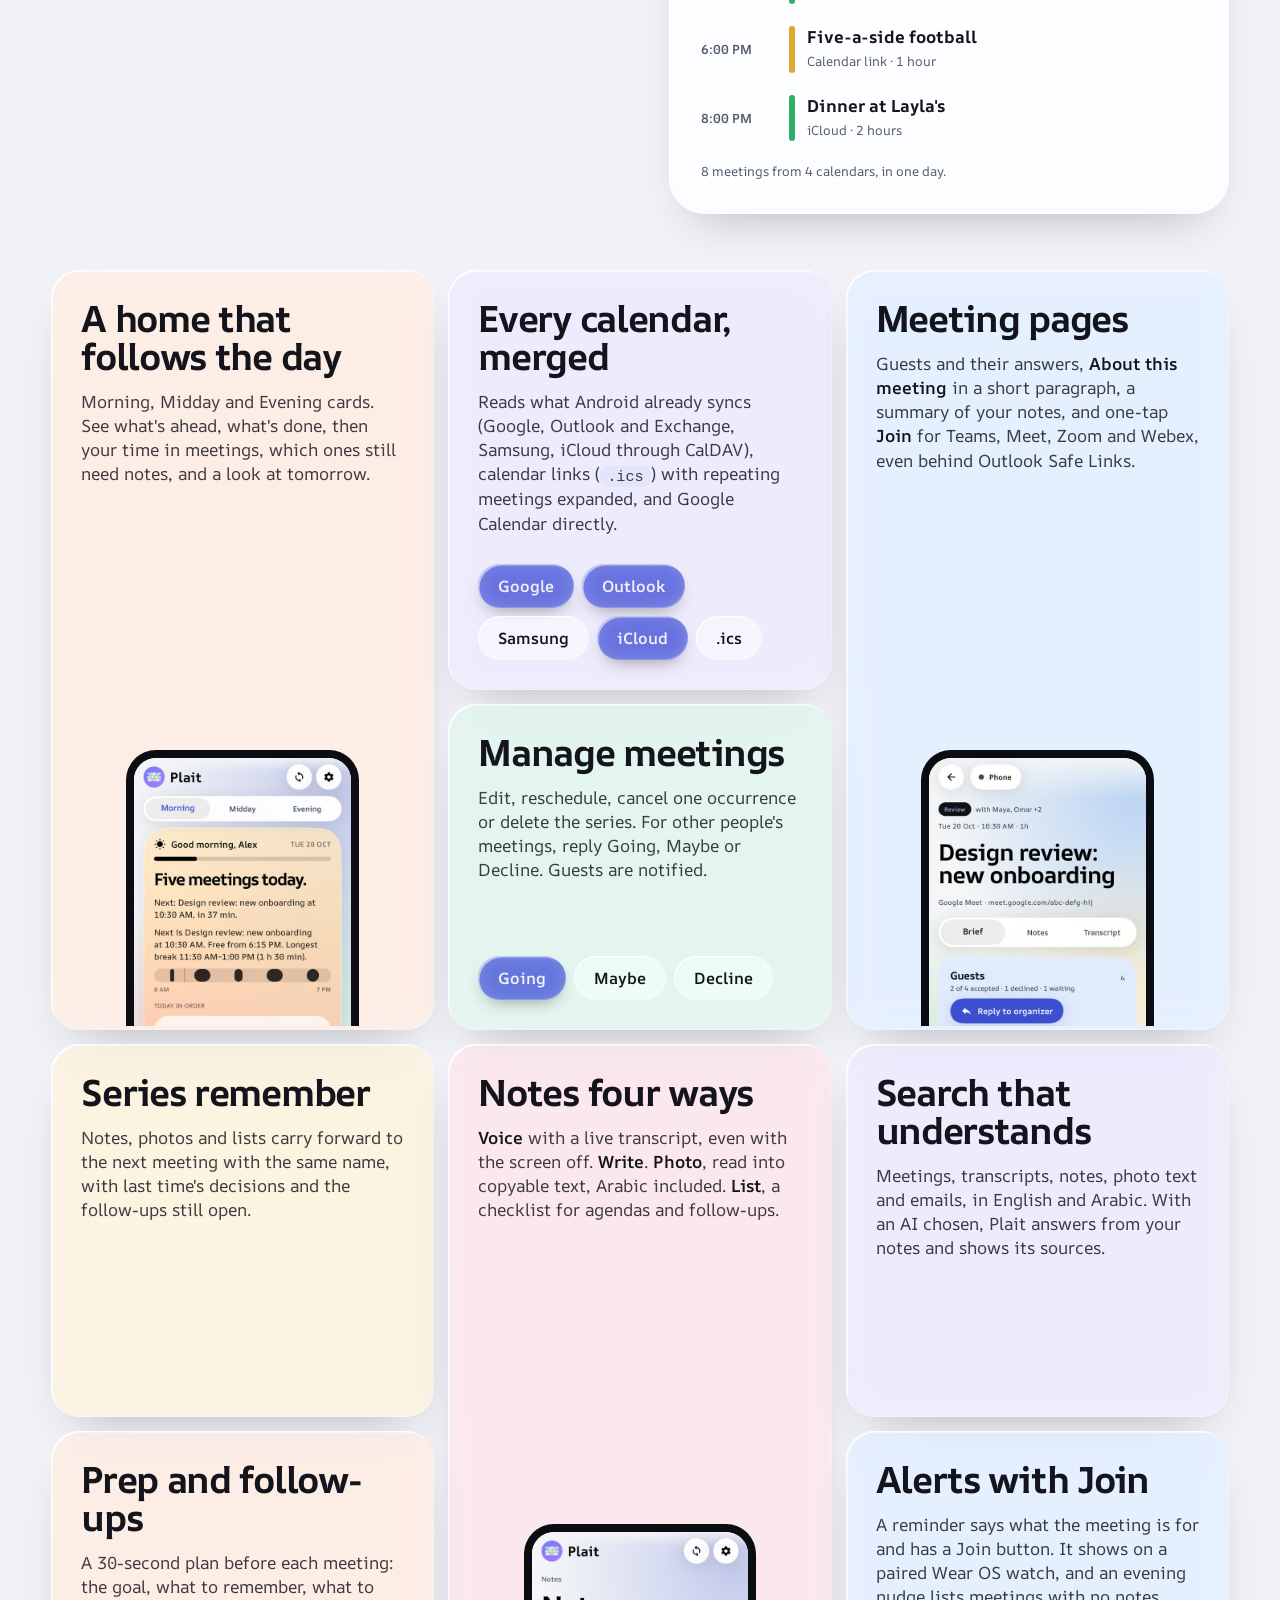
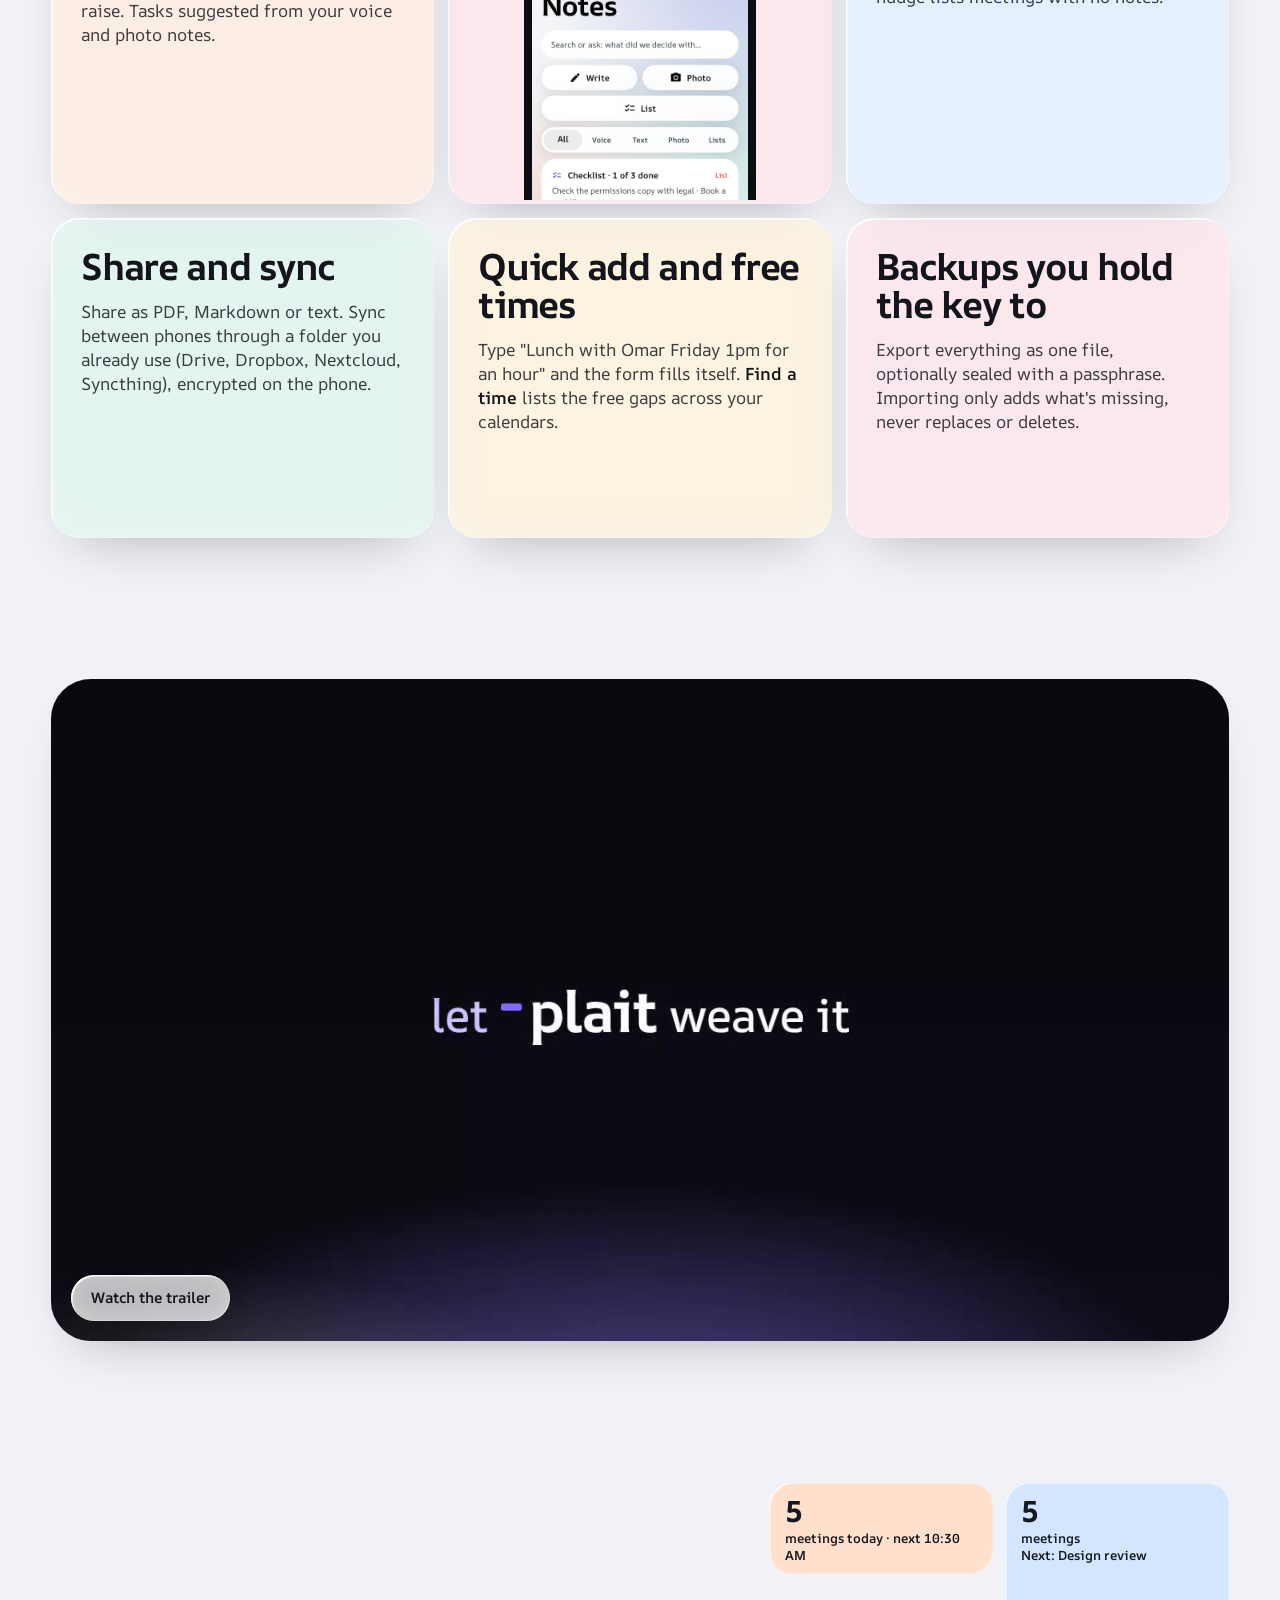
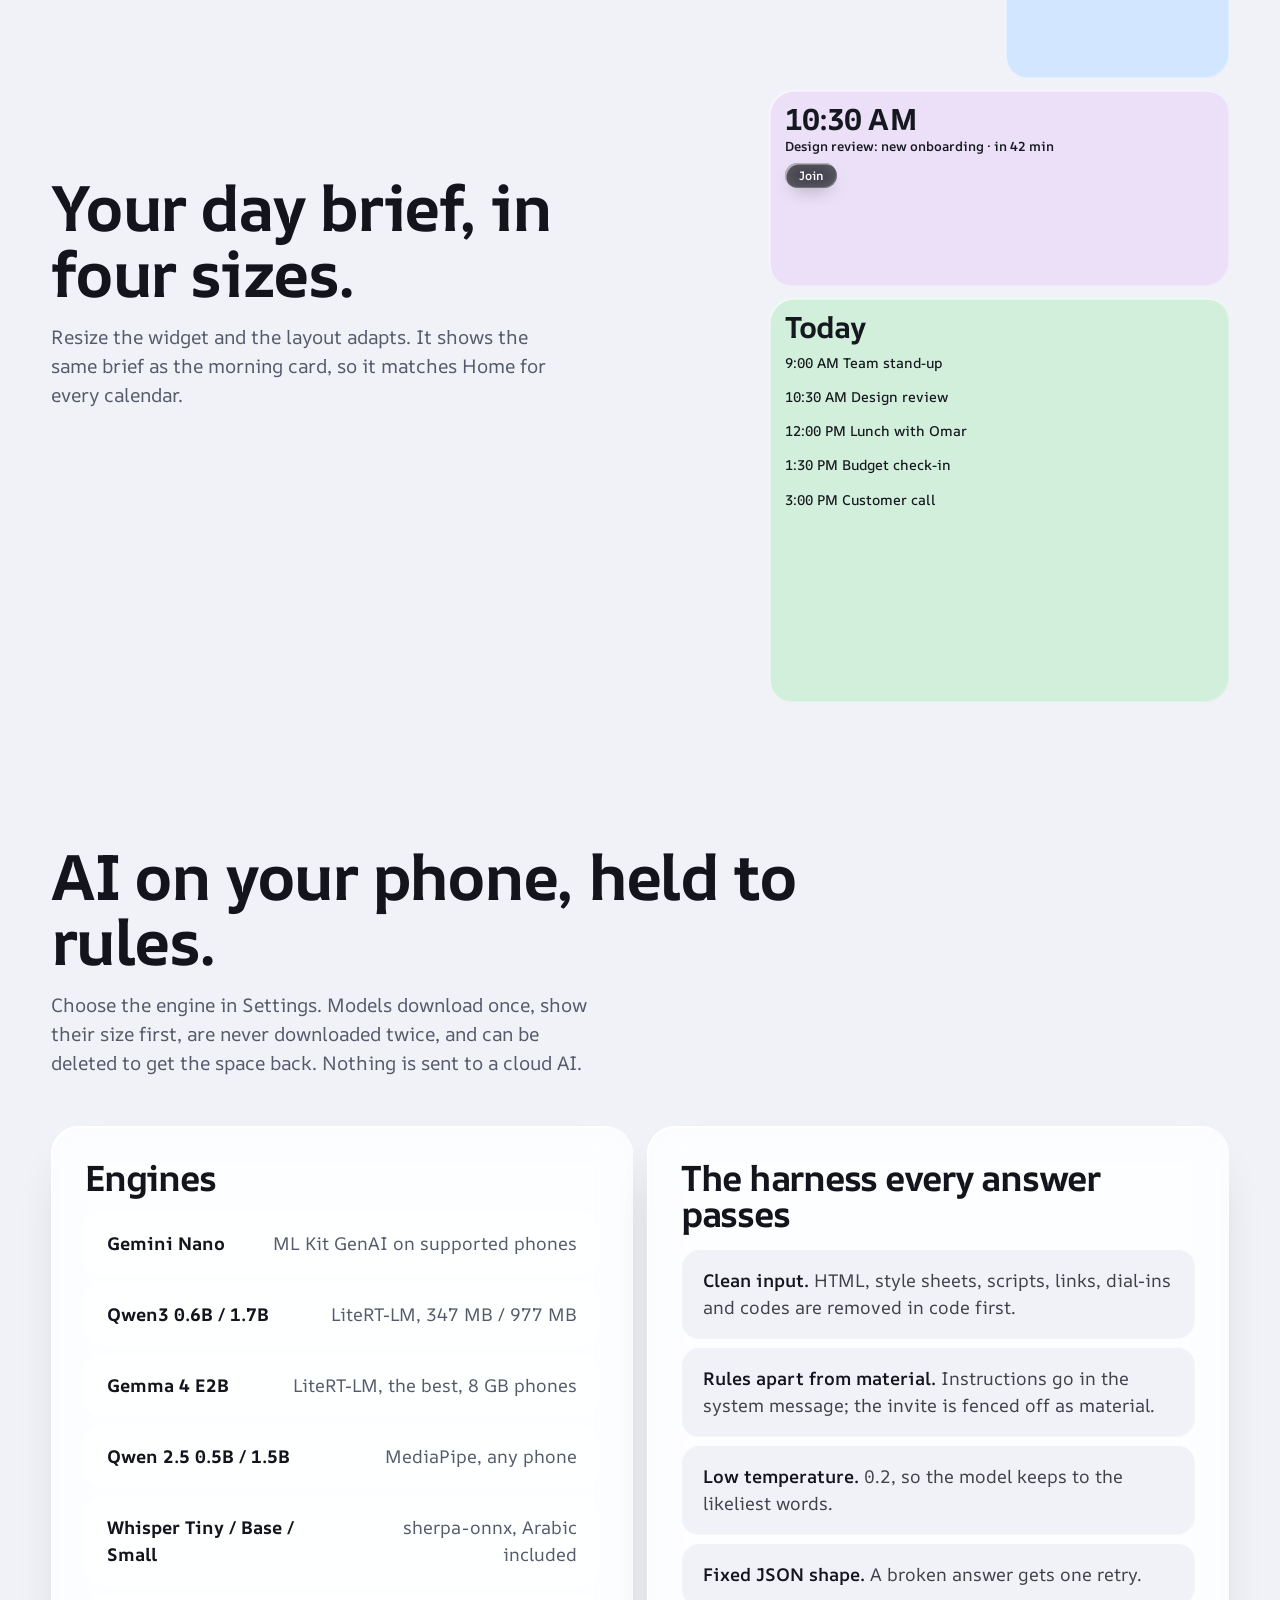
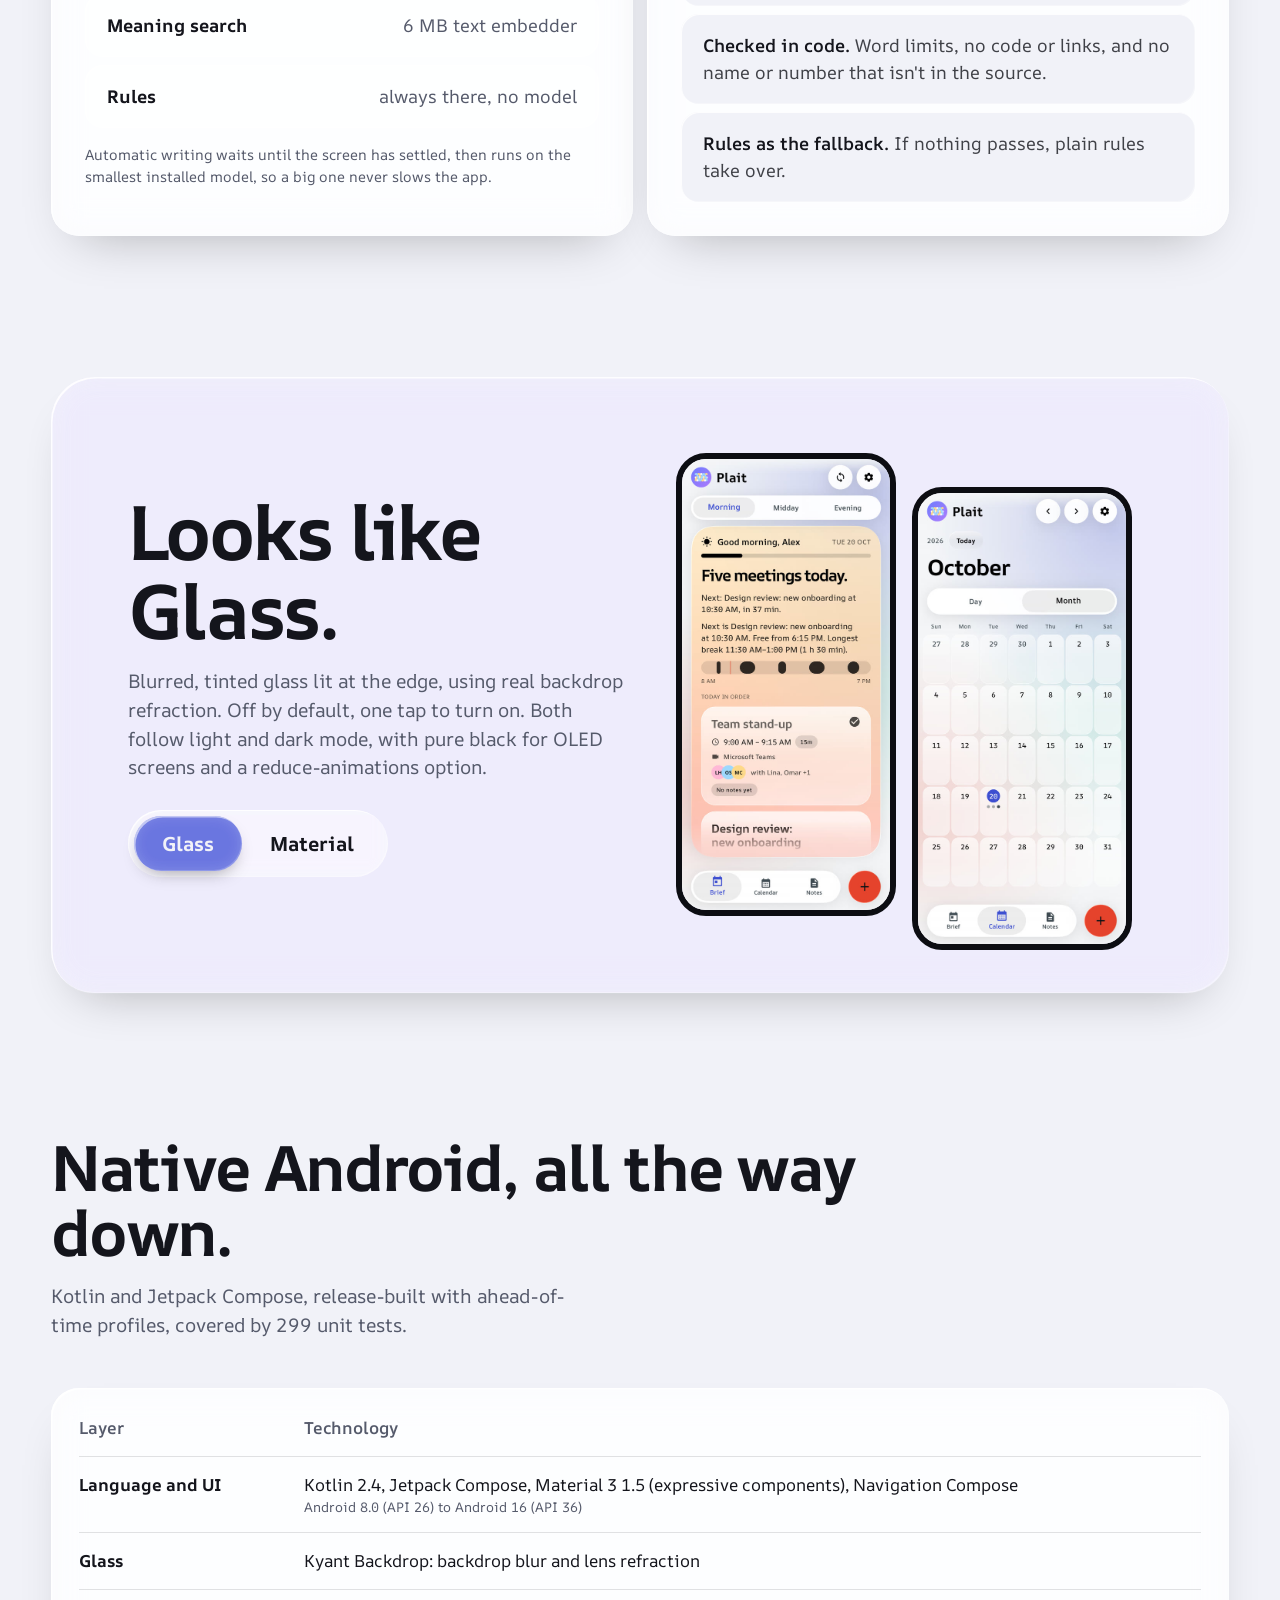
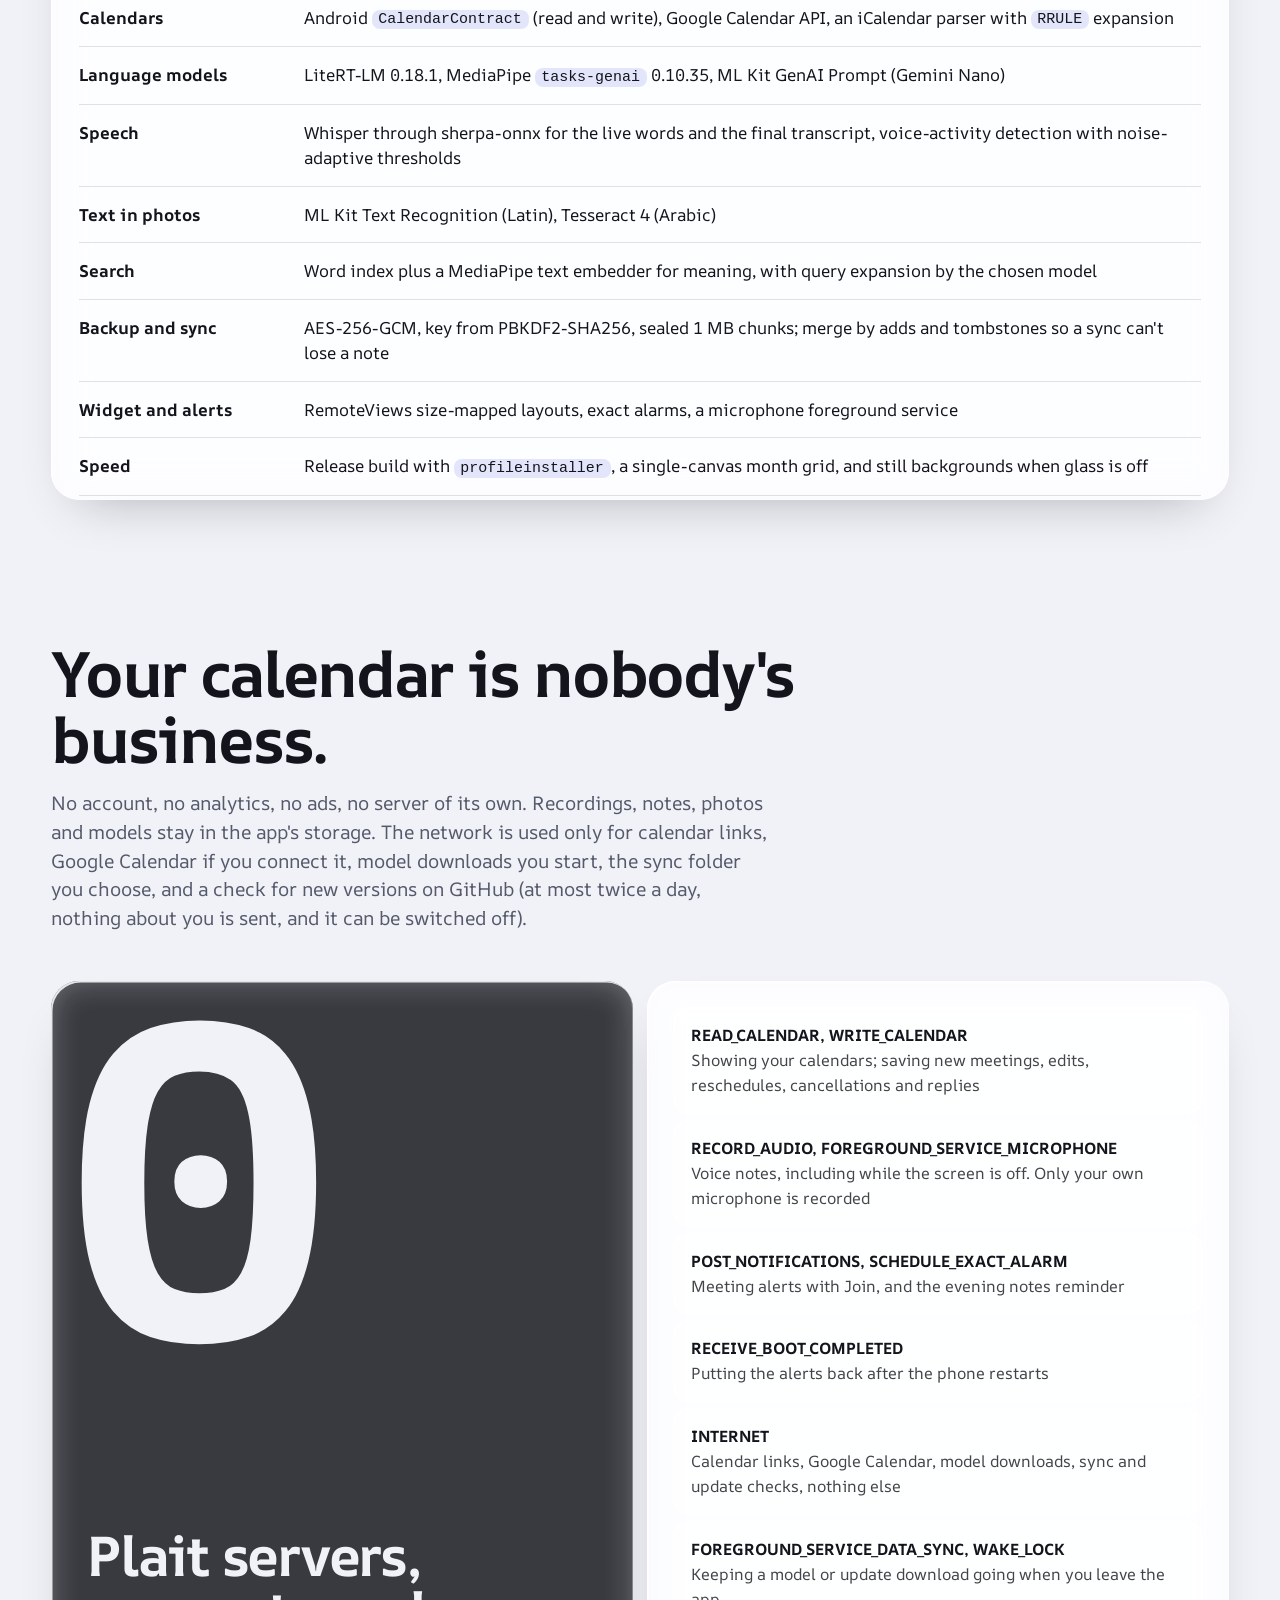
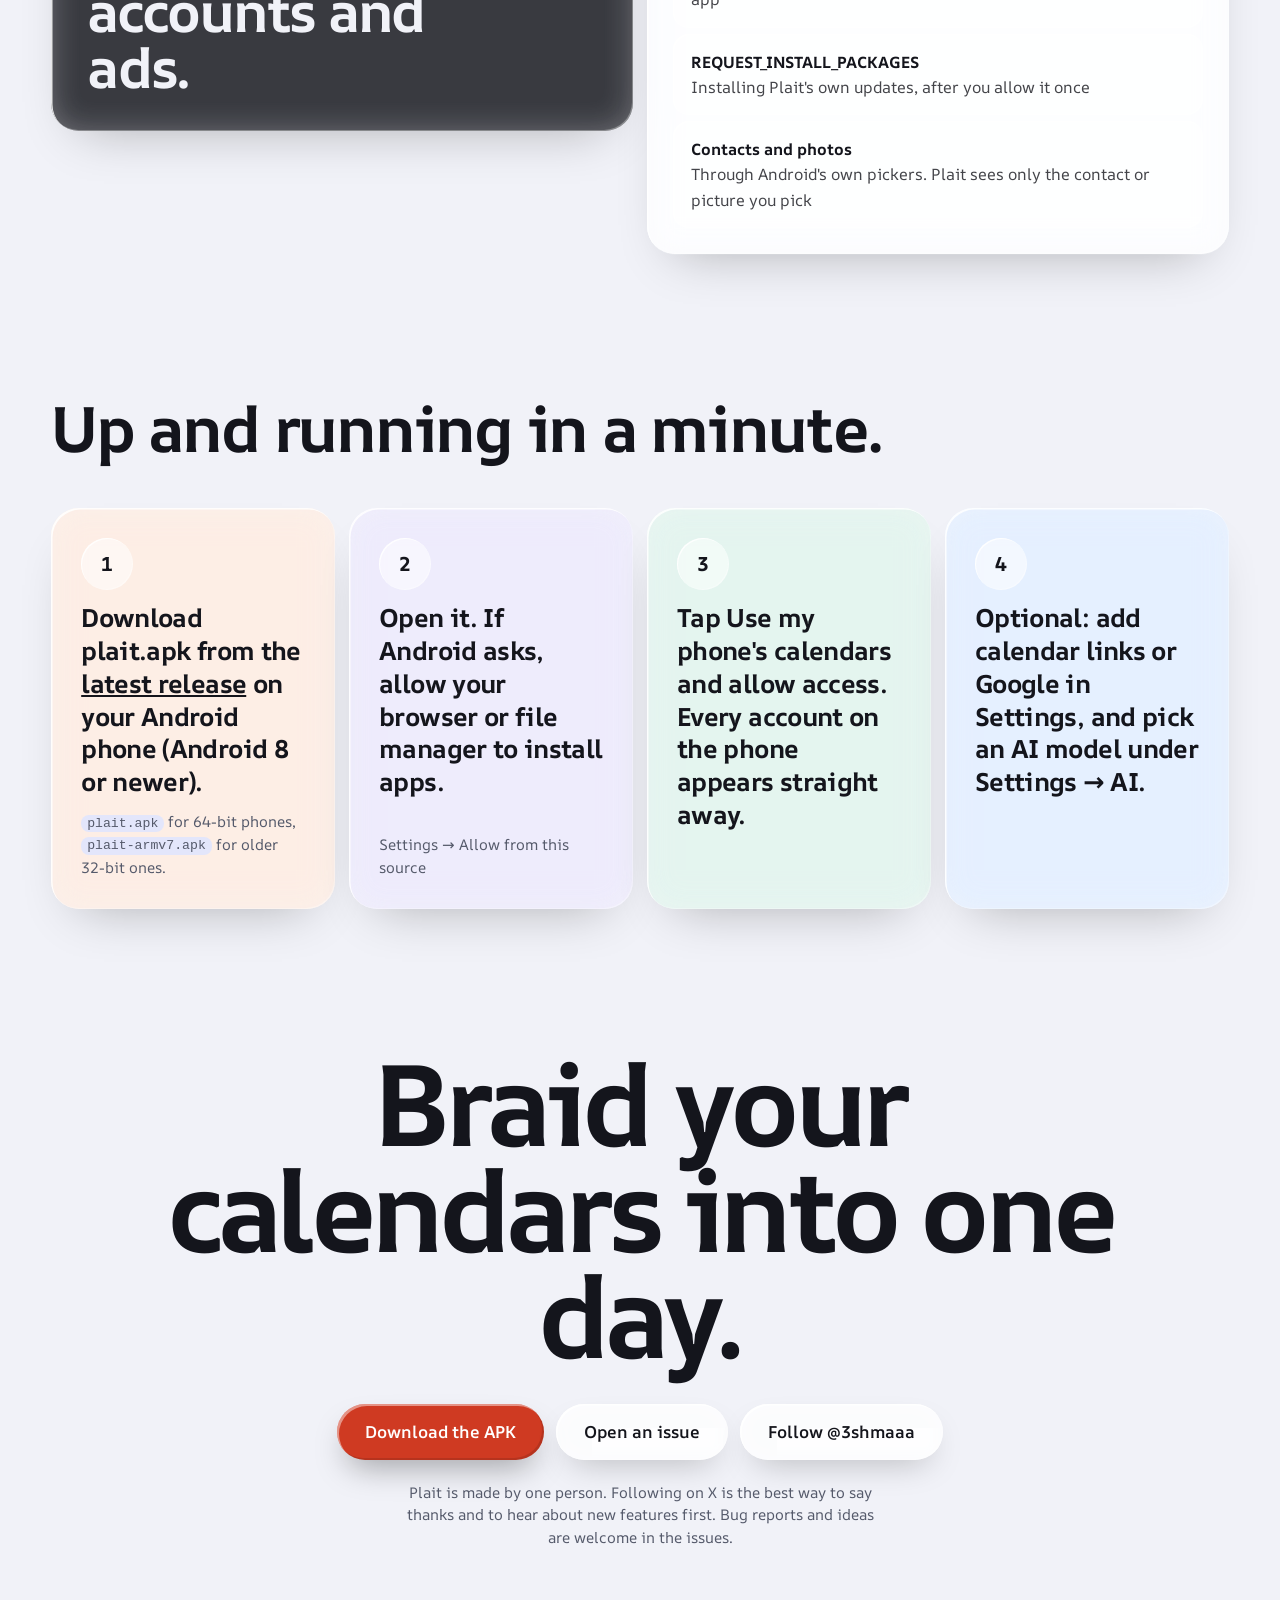
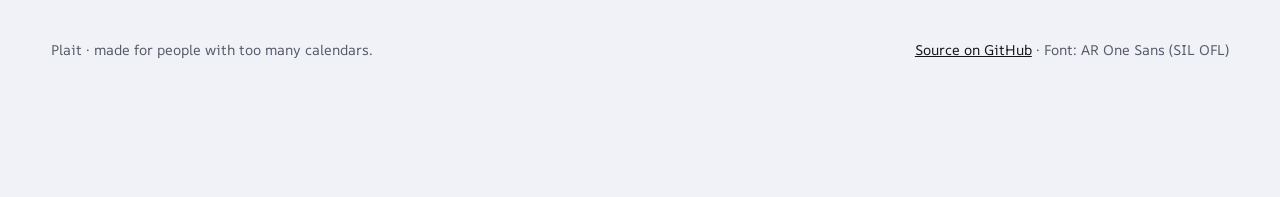
==== commit 25ef710e: "Website: fix sideways overflow on phones from the fixed backdrop Co-Authored-By: Claude Sonnet 5.5 <" ====
--- a/docs/index.html
+++ b/docs/index.html
@@ -28,8 +28,8 @@
   --b1:#2b3070; --b2:#5a2e26; --b3:#1d4a3a; --glass:rgba(24,26,34,.6); --inner:rgba(255,255,255,.07); --k1:#3a3f9a; --k2:#8a3d2e; --k3:#1f6b52; --k4:#6b5a1f; --edge:rgba(255,255,255,.28); --edge2:rgba(255,255,255,.08);
 }}
 *{box-sizing:border-box;margin:0;padding:0}
-html{scroll-behavior:smooth;scroll-padding-top:24px}
-body{background:var(--bg);color:var(--ink);font-family:var(--f);font-size:17px;line-height:1.5;overflow-x:hidden;padding-bottom:120px;-webkit-font-smoothing:antialiased}
+html{scroll-behavior:smooth;scroll-padding-top:24px;overflow-x:clip}
+body{background:var(--bg);color:var(--ink);font-family:var(--f);font-size:17px;line-height:1.5;overflow-x:clip;max-width:100vw;padding-bottom:120px;-webkit-font-smoothing:antialiased}
 a{color:inherit} img,video{display:block;max-width:100%}
 code{font-family:ui-monospace,Consolas,monospace;font-size:.88em;background:var(--indigo-soft);padding:.1em .45em;border-radius:8px}
 h1,h2,h3{font-weight:700;letter-spacing:-.035em;line-height:1.02}
@@ -212,8 +212,8 @@
 
 
 /* ---------- glass everywhere: boxes, buttons, toggles ---------- */
-body::before{content:"";position:fixed;inset:-15%;z-index:-1;pointer-events:none;background:radial-gradient(40% 35% at 12% 18%,var(--k1),transparent),radial-gradient(38% 34% at 88% 30%,var(--k2),transparent),radial-gradient(42% 36% at 30% 85%,var(--k3),transparent),radial-gradient(34% 30% at 85% 90%,var(--k4),transparent);animation:bgdrift 26s ease-in-out infinite alternate}
-@keyframes bgdrift{to{transform:translate(4%,3%) scale(1.07) rotate(2deg)}}
+body::before{content:"";position:fixed;inset:0;z-index:-1;pointer-events:none;background:radial-gradient(40% 35% at 12% 18%,var(--k1),transparent),radial-gradient(38% 34% at 88% 30%,var(--k2),transparent),radial-gradient(42% 36% at 30% 85%,var(--k3),transparent),radial-gradient(34% 30% at 85% 90%,var(--k4),transparent);animation:bgdrift 26s ease-in-out infinite alternate}
+@keyframes bgdrift{from{transform:scale(1.12)}to{transform:translate(2%,2%) scale(1.2) rotate(2deg)}}
 .t1{background:color-mix(in srgb,var(--c1) 58%,transparent)}.t2{background:color-mix(in srgb,var(--c2) 58%,transparent)}.t3{background:color-mix(in srgb,var(--c3) 58%,transparent)}
 .t4{background:color-mix(in srgb,var(--c4) 58%,transparent)}.t5{background:color-mix(in srgb,var(--c5) 58%,transparent)}.t6{background:color-mix(in srgb,var(--c6) 58%,transparent)}
 .card,.panel,.agenda,.perm,.tbl{background:color-mix(in srgb,var(--card) 56%,transparent)}
